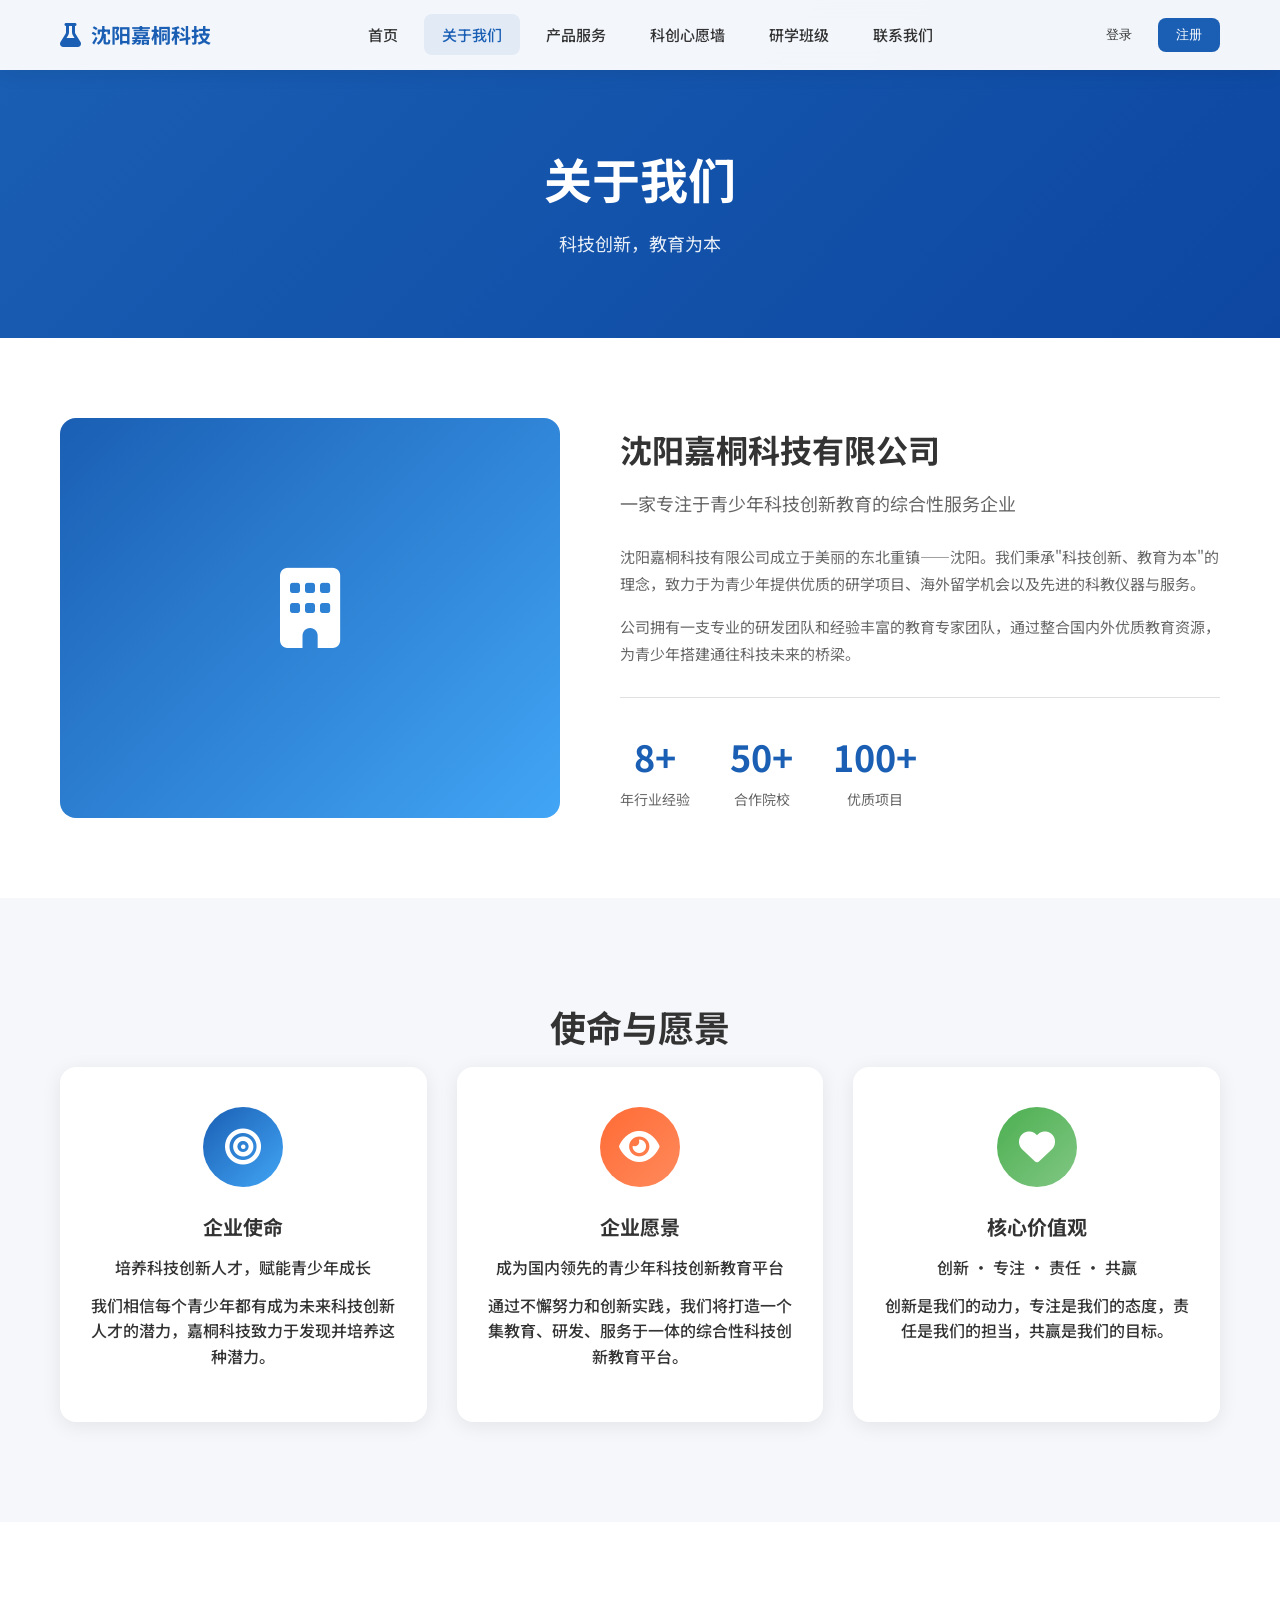
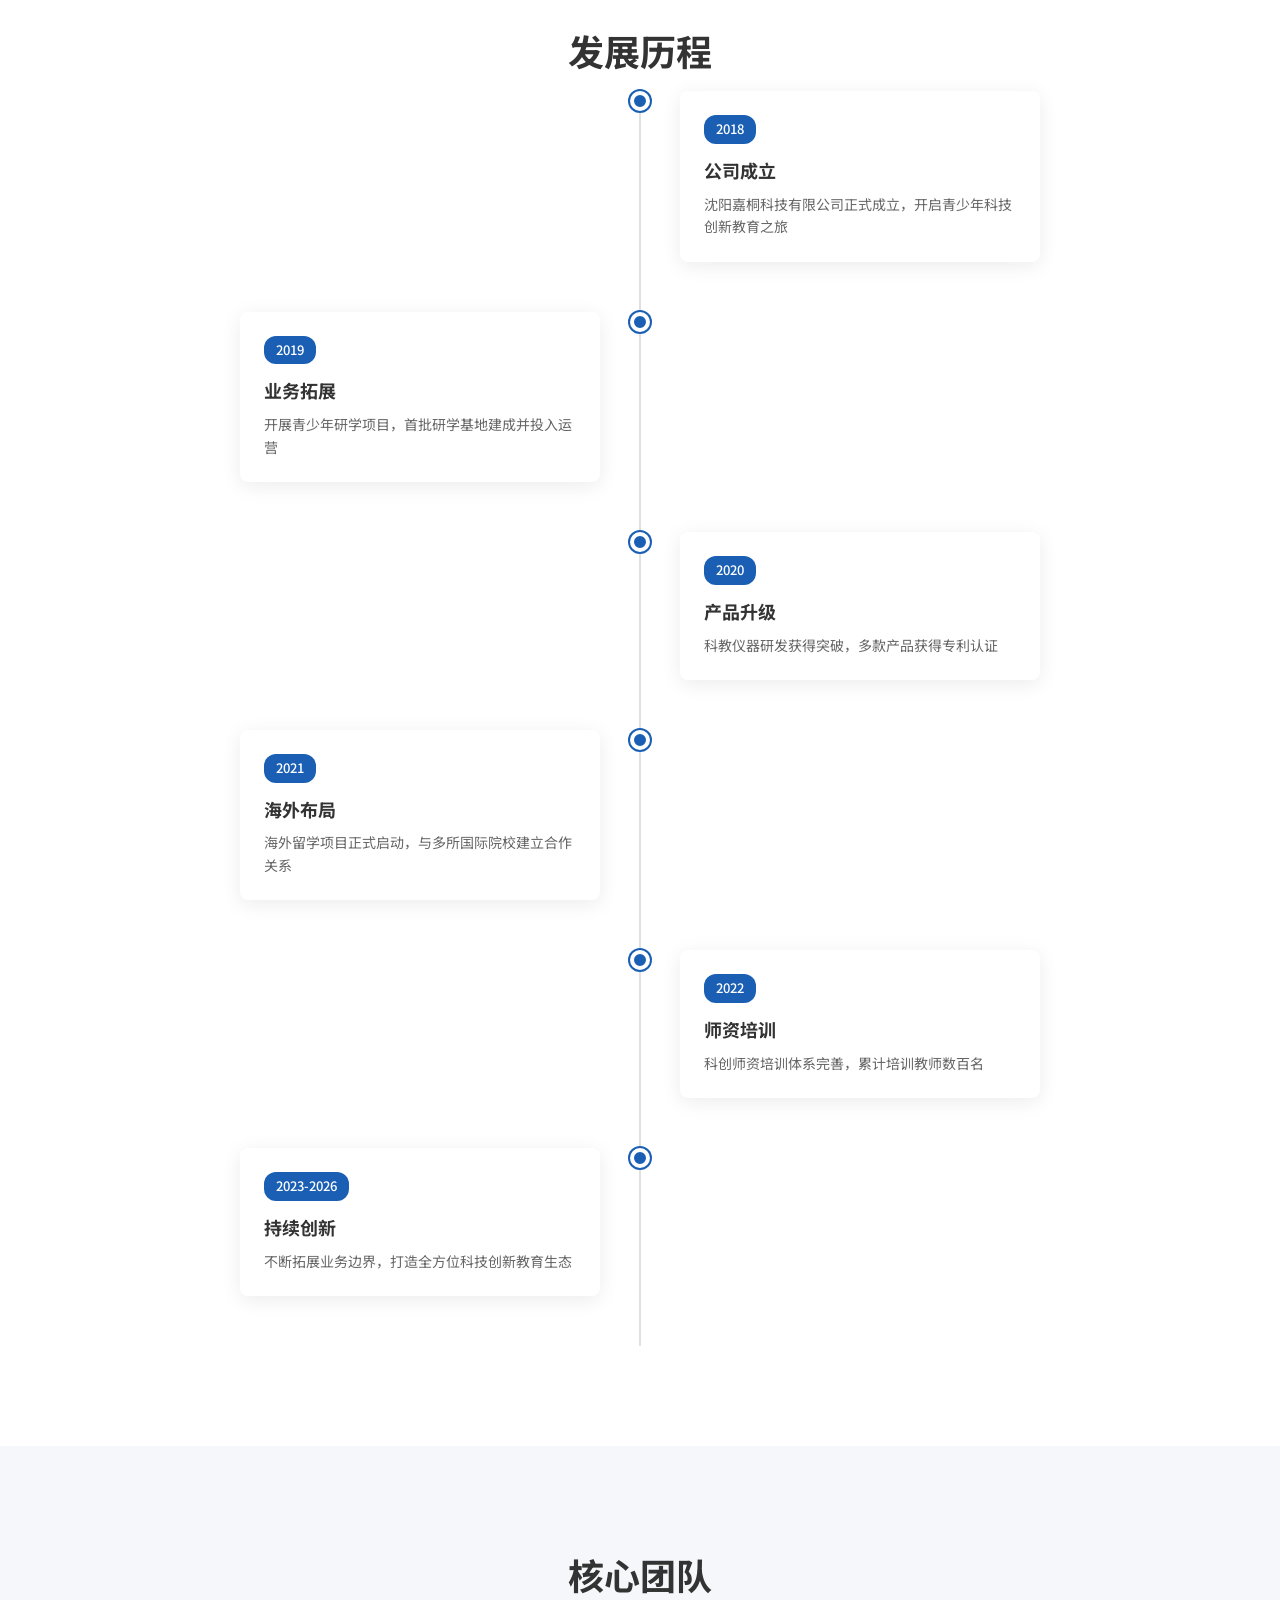
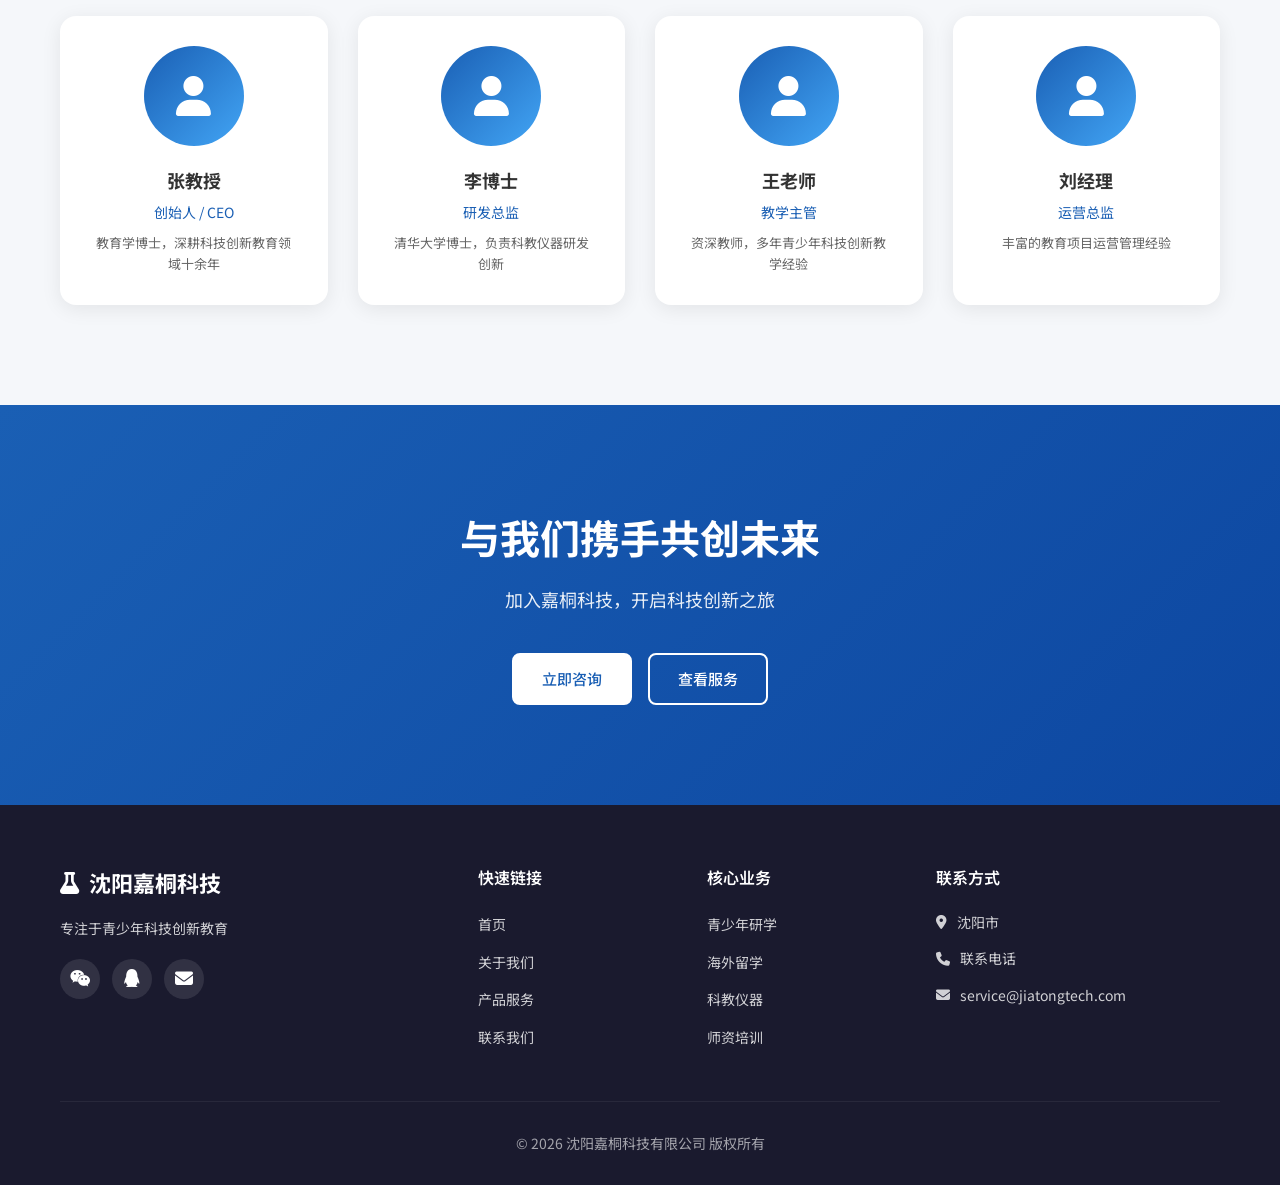
==== about.html @ 49ed222b "Add files via upload" ====
<!DOCTYPE html>
<html lang="zh-CN">
<head>
    <meta charset="UTF-8">
    <meta name="viewport" content="width=device-width, initial-scale=1.0">
    <title>关于我们 - 沈阳嘉桐科技有限公司</title>
    <link rel="stylesheet" href="style.css">
    <script src="https://imgcache.tencentcs.com/qcloud/tcb.js"></script>
    <link rel="stylesheet" href="https://cdnjs.cloudflare.com/ajax/libs/font-awesome/6.4.0/css/all.min.css">
    <link href="https://fonts.googleapis.com/css2?family=Noto+Sans+SC:wght@300;400;500;700&display=swap" rel="stylesheet">
</head>
<body>
    <!-- 导航栏 -->
    <nav class="navbar" id="navbar">
        <div class="container">
            <div class="nav-brand">
                <i class="fas fa-flask"></i>
                <span>沈阳嘉桐科技</span>
            </div>
            <ul class="nav-menu" id="navMenu">
                <li><a href="index.html">首页</a></li>
                <li><a href="about.html" class="active">关于我们</a></li>
                <li><a href="services.html">产品服务</a></li>
                <li><a href="wishwall.html">科创心愿墙</a></li>
                <li><a href="classes.html">研学班级</a></li>
                <li><a href="contact.html">联系我们</a></li>
            </ul>
            <div class="nav-auth" id="navAuth">
                <button class="btn-login" onclick="showLoginModal()">登录</button>
                <button class="btn-register" onclick="showRegisterModal()">注册</button>
            </div>
            <div class="nav-user" id="navUser" style="display: none;">
                <span class="user-name" id="userName"></span>
                <button class="btn-logout" onclick="logout()">退出</button>
            </div>
            <div class="nav-toggle" id="navToggle">
                <i class="fas fa-bars"></i>
            </div>
        </div>
    </nav>

    <!-- 页面头部 -->
    <section class="page-header">
        <div class="header-bg"></div>
        <div class="container">
            <h1>关于我们</h1>
            <p>科技创新，教育为本</p>
        </div>
    </section>

    <!-- 公司简介 -->
    <section class="about-intro">
        <div class="container">
            <div class="intro-grid">
                <div class="intro-image">
                    <div class="image-frame large">
                        <i class="fas fa-building"></i>
                    </div>
                </div>
                <div class="intro-content">
                    <h2>沈阳嘉桐科技有限公司</h2>
                    <p class="lead">一家专注于青少年科技创新教育的综合性服务企业</p>
                    <p>沈阳嘉桐科技有限公司成立于美丽的东北重镇——沈阳。我们秉承"科技创新、教育为本"的理念，致力于为青少年提供优质的研学项目、海外留学机会以及先进的科教仪器与服务。</p>
                    <p>公司拥有一支专业的研发团队和经验丰富的教育专家团队，通过整合国内外优质教育资源，为青少年搭建通往科技未来的桥梁。</p>
                    <div class="intro-stats">
                        <div class="intro-stat">
                            <span class="stat-num">8+</span>
                            <span class="stat-text">年行业经验</span>
                        </div>
                        <div class="intro-stat">
                            <span class="stat-num">50+</span>
                            <span class="stat-text">合作院校</span>
                        </div>
                        <div class="intro-stat">
                            <span class="stat-num">100+</span>
                            <span class="stat-text">优质项目</span>
                        </div>
                    </div>
                </div>
            </div>
        </div>
    </section>

    <!-- 使命愿景 -->
    <section class="about-values">
        <div class="container">
            <h2 class="section-title">使命与愿景</h2>
            <div class="values-grid">
                <div class="value-card">
                    <div class="value-icon"><i class="fas fa-bullseye"></i></div>
                    <h3>企业使命</h3>
                    <p>培养科技创新人才，赋能青少年成长</p>
                    <p class="value-desc">我们相信每个青少年都有成为未来科技创新人才的潜力，嘉桐科技致力于发现并培养这种潜力。</p>
                </div>
                <div class="value-card">
                    <div class="value-icon"><i class="fas fa-eye"></i></div>
                    <h3>企业愿景</h3>
                    <p>成为国内领先的青少年科技创新教育平台</p>
                    <p class="value-desc">通过不懈努力和创新实践，我们将打造一个集教育、研发、服务于一体的综合性科技创新教育平台。</p>
                </div>
                <div class="value-card">
                    <div class="value-icon"><i class="fas fa-heart"></i></div>
                    <h3>核心价值观</h3>
                    <p>创新 · 专注 · 责任 · 共赢</p>
                    <p class="value-desc">创新是我们的动力，专注是我们的态度，责任是我们的担当，共赢是我们的目标。</p>
                </div>
            </div>
        </div>
    </section>

    <!-- 发展历程 -->
    <section class="about-timeline">
        <div class="container">
            <h2 class="section-title">发展历程</h2>
            <div class="timeline">
                <div class="timeline-item">
                    <div class="timeline-dot"></div>
                    <div class="timeline-content">
                        <span class="timeline-year">2018</span>
                        <h3>公司成立</h3>
                        <p>沈阳嘉桐科技有限公司正式成立，开启青少年科技创新教育之旅</p>
                    </div>
                </div>
                <div class="timeline-item">
                    <div class="timeline-dot"></div>
                    <div class="timeline-content">
                        <span class="timeline-year">2019</span>
                        <h3>业务拓展</h3>
                        <p>开展青少年研学项目，首批研学基地建成并投入运营</p>
                    </div>
                </div>
                <div class="timeline-item">
                    <div class="timeline-dot"></div>
                    <div class="timeline-content">
                        <span class="timeline-year">2020</span>
                        <h3>产品升级</h3>
                        <p>科教仪器研发获得突破，多款产品获得专利认证</p>
                    </div>
                </div>
                <div class="timeline-item">
                    <div class="timeline-dot"></div>
                    <div class="timeline-content">
                        <span class="timeline-year">2021</span>
                        <h3>海外布局</h3>
                        <p>海外留学项目正式启动，与多所国际院校建立合作关系</p>
                    </div>
                </div>
                <div class="timeline-item">
                    <div class="timeline-dot"></div>
                    <div class="timeline-content">
                        <span class="timeline-year">2022</span>
                        <h3>师资培训</h3>
                        <p>科创师资培训体系完善，累计培训教师数百名</p>
                    </div>
                </div>
                <div class="timeline-item">
                    <div class="timeline-dot"></div>
                    <div class="timeline-content">
                        <span class="timeline-year">2023-2026</span>
                        <h3>持续创新</h3>
                        <p>不断拓展业务边界，打造全方位科技创新教育生态</p>
                    </div>
                </div>
            </div>
        </div>
    </section>

    <!-- 核心团队 -->
    <section class="about-team">
        <div class="container">
            <h2 class="section-title">核心团队</h2>
            <div class="team-grid">
                <div class="team-card">
                    <div class="team-avatar">
                        <i class="fas fa-user"></i>
                    </div>
                    <h3>张教授</h3>
                    <p class="team-position">创始人 / CEO</p>
                    <p class="team-desc">教育学博士，深耕科技创新教育领域十余年</p>
                </div>
                <div class="team-card">
                    <div class="team-avatar">
                        <i class="fas fa-user"></i>
                    </div>
                    <h3>李博士</h3>
                    <p class="team-position">研发总监</p>
                    <p class="team-desc">清华大学博士，负责科教仪器研发创新</p>
                </div>
                <div class="team-card">
                    <div class="team-avatar">
                        <i class="fas fa-user"></i>
                    </div>
                    <h3>王老师</h3>
                    <p class="team-position">教学主管</p>
                    <p class="team-desc">资深教师，多年青少年科技创新教学经验</p>
                </div>
                <div class="team-card">
                    <div class="team-avatar">
                        <i class="fas fa-user"></i>
                    </div>
                    <h3>刘经理</h3>
                    <p class="team-position">运营总监</p>
                    <p class="team-desc">丰富的教育项目运营管理经验</p>
                </div>
            </div>
        </div>
    </section>

    <!-- CTA -->
    <section class="cta">
        <div class="container">
            <h2>与我们携手共创未来</h2>
            <p>加入嘉桐科技，开启科技创新之旅</p>
            <div class="cta-btns">
                <a href="contact.html" class="btn btn-white">立即咨询</a>
                <a href="services.html" class="btn btn-outline-white">查看服务</a>
            </div>
        </div>
    </section>

    <!-- 页脚 -->
    <footer class="footer">
        <div class="container">
            <div class="footer-grid">
                <div class="footer-brand">
                    <h3><i class="fas fa-flask"></i> 沈阳嘉桐科技</h3>
                    <p>专注于青少年科技创新教育</p>
                    <div class="footer-social">
                        <a href="#"><i class="fab fa-weixin"></i></a>
                        <a href="#"><i class="fab fa-qq"></i></a>
                        <a href="#"><i class="fas fa-envelope"></i></a>
                    </div>
                </div>
                <div class="footer-links">
                    <h4>快速链接</h4>
                    <ul>
                        <li><a href="index.html">首页</a></li>
                        <li><a href="about.html">关于我们</a></li>
                        <li><a href="services.html">产品服务</a></li>
                        <li><a href="contact.html">联系我们</a></li>
                    </ul>
                </div>
                <div class="footer-links">
                    <h4>核心业务</h4>
                    <ul>
                        <li><a href="services.html">青少年研学</a></li>
                        <li><a href="services.html">海外留学</a></li>
                        <li><a href="services.html">科教仪器</a></li>
                        <li><a href="services.html">师资培训</a></li>
                    </ul>
                </div>
                <div class="footer-contact">
                    <h4>联系方式</h4>
                    <ul>
                        <li><i class="fas fa-map-marker-alt"></i> 沈阳市</li>
                        <li><i class="fas fa-phone"></i> 联系电话</li>
                        <li><i class="fas fa-envelope"></i> service@jiatongtech.com</li>
                    </ul>
                </div>
            </div>
            <div class="footer-bottom">
                <p>&copy; 2026 沈阳嘉桐科技有限公司 版权所有</p>
            </div>
        </div>
    </footer>

    <!-- 登录弹窗 -->
    <div class="modal" id="loginModal">
        <div class="modal-content">
            <span class="modal-close" onclick="closeLoginModal()">&times;</span>
            <h2>用户登录</h2>
            <form id="loginForm" onsubmit="handleLogin(event)">
                <div class="form-group">
                    <label>用户名</label>
                    <input type="text" id="loginUsername" required placeholder="请输入用户名">
                </div>
                <div class="form-group">
                    <label>密码</label>
                    <input type="password" id="loginPassword" required placeholder="请输入密码">
                </div>
                <button type="submit" class="btn btn-primary btn-block">登录</button>
            </form>
            <p class="modal-tip">还没有账号？<a href="#" onclick="switchToRegister()">立即注册</a></p>
        </div>
    </div>

    <!-- 注册弹窗 -->
    <div class="modal" id="registerModal">
        <div class="modal-content">
            <span class="modal-close" onclick="closeRegisterModal()">&times;</span>
            <h2>用户注册</h2>
            <form id="registerForm" onsubmit="handleRegister(event)">
                <div class="form-group">
                    <label>用户名</label>
                    <input type="text" id="registerUsername" required placeholder="请输入用户名" minlength="3">
                </div>
                <div class="form-group">
                    <label>邮箱</label>
                    <input type="email" id="registerEmail" required placeholder="请输入邮箱">
                </div>
                <div class="form-group">
                    <label>密码</label>
                    <input type="password" id="registerPassword" required placeholder="请输入密码" minlength="6">
                </div>
                <div class="form-group">
                    <label>确认密码</label>
                    <input type="password" id="registerConfirmPassword" required placeholder="请再次输入密码">
                </div>
                <button type="submit" class="btn btn-primary btn-block">注册</button>
            </form>
            <p class="modal-tip">已有账号？<a href="#" onclick="switchToLogin()">立即登录</a></p>
        </div>
    </div>

    <!-- 消息提示 -->
    <div class="toast" id="toast">
        <span class="toast-message"></span>
    </div>

    <script src="main.js"></script>
    <script>
        const app = tcb.init({
            env: 'jt-0323-3gedkxnrd4787354'
        });
        checkLoginStatus();
    </script>
</body>
</html>
---- style.css ----
/* ========================================
   沈阳嘉桐科技有限公司 - 企业官网样式
   ======================================== */

/* CSS 变量 */
:root {
    --primary-color: #1a5fb4;
    --primary-dark: #0d47a1;
    --primary-light: #42a5f5;
    --accent-color: #ff6b35;
    --accent-light: #ff8a5c;
    --success-color: #4caf50;
    --warning-color: #ff9800;
    --error-color: #f44336;
    --text-color: #333;
    --text-light: #666;
    --text-lighter: #999;
    --bg-color: #fff;
    --bg-light: #f5f7fa;
    --bg-dark: #1a1a2e;
    --border-color: #e0e0e0;
    --shadow: 0 4px 20px rgba(0, 0, 0, 0.08);
    --shadow-hover: 0 8px 30px rgba(0, 0, 0, 0.15);
    --radius: 8px;
    --radius-lg: 16px;
    --transition: all 0.3s ease;
}

/* 基础重置 */
* {
    margin: 0;
    padding: 0;
    box-sizing: border-box;
}

html {
    scroll-behavior: smooth;
}

body {
    font-family: 'Noto Sans SC', -apple-system, BlinkMacSystemFont, 'Segoe UI', sans-serif;
    color: var(--text-color);
    line-height: 1.6;
    background: var(--bg-color);
}

a {
    text-decoration: none;
    color: inherit;
}

ul {
    list-style: none;
}

img {
    max-width: 100%;
    height: auto;
}

/* 容器 */
.container {
    max-width: 1200px;
    margin: 0 auto;
    padding: 0 20px;
}

/* 按钮 */
.btn {
    display: inline-flex;
    align-items: center;
    justify-content: center;
    gap: 8px;
    padding: 12px 28px;
    font-size: 15px;
    font-weight: 500;
    border-radius: var(--radius);
    cursor: pointer;
    transition: var(--transition);
    border: 2px solid transparent;
}

.btn-primary {
    background: var(--primary-color);
    color: #fff;
    border-color: var(--primary-color);
}

.btn-primary:hover {
    background: var(--primary-dark);
    border-color: var(--primary-dark);
    transform: translateY(-2px);
    box-shadow: var(--shadow);
}

.btn-secondary {
    background: transparent;
    color: var(--primary-color);
    border-color: var(--primary-color);
}

.btn-secondary:hover {
    background: var(--primary-color);
    color: #fff;
}

.btn-accent {
    background: var(--accent-color);
    color: #fff;
    border-color: var(--accent-color);
}

.btn-accent:hover {
    background: var(--accent-light);
    border-color: var(--accent-light);
    transform: translateY(-2px);
}

.btn-outline {
    background: transparent;
    color: var(--text-color);
    border-color: var(--border-color);
}

.btn-outline:hover {
    border-color: var(--primary-color);
    color: var(--primary-color);
}

.btn-outline-white {
    background: transparent;
    color: #fff;
    border-color: #fff;
}

.btn-outline-white:hover {
    background: #fff;
    color: var(--primary-color);
}

.btn-white {
    background: #fff;
    color: var(--primary-color);
    border-color: #fff;
}

.btn-white:hover {
    background: var(--bg-light);
    transform: translateY(-2px);
}

.btn-block {
    width: 100%;
}

.btn-small {
    padding: 8px 16px;
    font-size: 13px;
}

/* 导航栏 */
.navbar {
    position: fixed;
    top: 0;
    left: 0;
    right: 0;
    z-index: 1000;
    background: rgba(255, 255, 255, 0.95);
    backdrop-filter: blur(10px);
    box-shadow: 0 2px 20px rgba(0, 0, 0, 0.08);
    transition: var(--transition);
}

.navbar.scrolled {
    box-shadow: 0 2px 20px rgba(0, 0, 0, 0.1);
}

.navbar .container {
    display: flex;
    align-items: center;
    justify-content: space-between;
    height: 70px;
}

.nav-brand {
    display: flex;
    align-items: center;
    gap: 10px;
    font-size: 20px;
    font-weight: 700;
    color: var(--primary-color);
}

.nav-brand i {
    font-size: 24px;
}

.nav-menu {
    display: flex;
    align-items: center;
    gap: 8px;
}

.nav-menu li a {
    padding: 10px 18px;
    font-size: 15px;
    font-weight: 500;
    color: var(--text-color);
    border-radius: var(--radius);
    transition: var(--transition);
}

.nav-menu li a:hover,
.nav-menu li a.active {
    color: var(--primary-color);
    background: rgba(26, 95, 180, 0.08);
}

.nav-auth {
    display: flex;
    align-items: center;
    gap: 10px;
}

.nav-auth .btn-login {
    background: transparent;
    color: var(--text-color);
    border: none;
    padding: 8px 16px;
}

.nav-auth .btn-login:hover {
    color: var(--primary-color);
}

.nav-auth .btn-register {
    background: var(--primary-color);
    color: #fff;
    border: none;
    padding: 8px 18px;
    border-radius: var(--radius);
}

.nav-auth .btn-register:hover {
    background: var(--primary-dark);
}

.nav-user {
    display: flex;
    align-items: center;
    gap: 12px;
}

.user-name {
    font-weight: 500;
    color: var(--primary-color);
}

.btn-logout {
    background: transparent;
    border: 1px solid var(--border-color);
    padding: 6px 14px;
    border-radius: var(--radius);
    cursor: pointer;
    transition: var(--transition);
}

.btn-logout:hover {
    border-color: var(--error-color);
    color: var(--error-color);
}

.nav-toggle {
    display: none;
    font-size: 24px;
    cursor: pointer;
}

/* Hero 区域 */
.hero {
    position: relative;
    height: 100vh;
    min-height: 600px;
    display: flex;
    align-items: center;
    justify-content: center;
    overflow: hidden;
}

.hero-bg {
    position: absolute;
    inset: 0;
    background: linear-gradient(135deg, #1a1a2e 0%, #16213e 50%, #0f3460 100%);
    background-size: 200% 200%;
    animation: gradientBG 15s ease infinite;
}

@keyframes gradientBG {
    0% { background-position: 0% 50%; }
    50% { background-position: 100% 50%; }
    100% { background-position: 0% 50%; }
}

.hero-bg::before {
    content: '';
    position: absolute;
    inset: 0;
    background: 
        radial-gradient(circle at 20% 80%, rgba(26, 95, 180, 0.3) 0%, transparent 50%),
        radial-gradient(circle at 80% 20%, rgba(255, 107, 53, 0.2) 0%, transparent 50%),
        radial-gradient(circle at 40% 40%, rgba(66, 165, 245, 0.2) 0%, transparent 40%);
}

.hero-content {
    position: relative;
    z-index: 1;
    text-align: center;
    color: #fff;
    padding: 0 20px;
}

.hero-title {
    font-size: 72px;
    font-weight: 800;
    line-height: 1.2;
    margin-bottom: 20px;
}

.title-line {
    display: block;
    opacity: 0;
    transform: translateY(30px);
    animation: fadeInUp 0.8s ease forwards;
}

.title-line:nth-child(2) {
    animation-delay: 0.2s;
}

@keyframes fadeInUp {
    to {
        opacity: 1;
        transform: translateY(0);
    }
}

.hero-subtitle {
    font-size: 28px;
    font-weight: 600;
    margin-bottom: 10px;
    opacity: 0;
    animation: fadeInUp 0.8s ease 0.4s forwards;
}

.hero-desc {
    font-size: 18px;
    opacity: 0.8;
    margin-bottom: 40px;
    opacity: 0;
    animation: fadeInUp 0.8s ease 0.6s forwards;
}

.hero-btns {
    display: flex;
    gap: 16px;
    justify-content: center;
    opacity: 0;
    animation: fadeInUp 0.8s ease 0.8s forwards;
}

.hero-scroll {
    position: absolute;
    bottom: 40px;
    left: 50%;
    transform: translateX(-50%);
    color: #fff;
    font-size: 24px;
    animation: bounce 2s infinite;
    opacity: 0.7;
}

@keyframes bounce {
    0%, 20%, 50%, 80%, 100% { transform: translateX(-50%) translateY(0); }
    40% { transform: translateX(-50%) translateY(-10px); }
    60% { transform: translateX(-50%) translateY(-5px); }
}

/* 区块标题 */
.section-title {
    font-size: 36px;
    font-weight: 700;
    text-align: center;
    margin-bottom: 12px;
    color: var(--text-color);
}

.section-subtitle {
    font-size: 16px;
    text-align: center;
    color: var(--text-light);
    margin-bottom: 50px;
}

/* 数据亮点 */
.stats {
    padding: 80px 0;
    background: var(--bg-light);
}

.stats-grid {
    display: grid;
    grid-template-columns: repeat(4, 1fr);
    gap: 30px;
}

.stat-item {
    text-align: center;
    padding: 30px;
    background: #fff;
    border-radius: var(--radius-lg);
    box-shadow: var(--shadow);
    transition: var(--transition);
}

.stat-item:hover {
    transform: translateY(-5px);
    box-shadow: var(--shadow-hover);
}

.stat-icon {
    font-size: 36px;
    color: var(--primary-color);
    margin-bottom: 16px;
}

.stat-number {
    font-size: 48px;
    font-weight: 800;
    color: var(--primary-color);
    margin-bottom: 8px;
}

.stat-label {
    font-size: 14px;
    color: var(--text-light);
}

/* 核心业务 */
.services-section {
    padding: 100px 0;
}

.services-grid {
    display: grid;
    grid-template-columns: repeat(3, 1fr);
    gap: 30px;
}

.service-card {
    padding: 40px 30px;
    background: #fff;
    border-radius: var(--radius-lg);
    box-shadow: var(--shadow);
    text-align: center;
    transition: var(--transition);
}

.service-card:hover {
    transform: translateY(-8px);
    box-shadow: var(--shadow-hover);
}

.service-icon {
    width: 80px;
    height: 80px;
    margin: 0 auto 24px;
    display: flex;
    align-items: center;
    justify-content: center;
    font-size: 32px;
    color: #fff;
    background: linear-gradient(135deg, var(--primary-color), var(--primary-light));
    border-radius: 50%;
}

.service-card:nth-child(2) .service-icon {
    background: linear-gradient(135deg, #ff6b35, #ff8a5c);
}

.service-card:nth-child(3) .service-icon {
    background: linear-gradient(135deg, #4caf50, #81c784);
}

.service-card:nth-child(4) .service-icon {
    background: linear-gradient(135deg, #9c27b0, #ba68c8);
}

.service-card:nth-child(5) .service-icon {
    background: linear-gradient(135deg, #ff9800, #ffb74d);
}

.service-card:nth-child(6) .service-icon {
    background: linear-gradient(135deg, #00bcd4, #4dd0e1);
}

.service-card h3 {
    font-size: 20px;
    font-weight: 600;
    margin-bottom: 12px;
}

.service-card p {
    font-size: 14px;
    color: var(--text-light);
    line-height: 1.8;
}

/* 心愿墙 */
.wishwall-section {
    padding: 100px 0;
    background: linear-gradient(135deg, #1a1a2e 0%, #16213e 100%);
}

.wishwall-banner {
    display: flex;
    align-items: center;
    justify-content: space-between;
    gap: 60px;
}

.wishwall-content {
    color: #fff;
}

.wishwall-content h2 {
    font-size: 40px;
    margin-bottom: 16px;
    display: flex;
    align-items: center;
    gap: 12px;
}

.wishwall-content p {
    font-size: 18px;
    opacity: 0.9;
    margin-bottom: 12px;
}

.wishwall-tagline {
    font-size: 14px;
    opacity: 0.7;
    margin-bottom: 30px;
}

.wishwall-preview {
    position: relative;
    width: 400px;
    height: 300px;
}

.wish-sticker {
    position: absolute;
    width: 140px;
    padding: 16px;
    background: linear-gradient(135deg, #fff 0%, #f8f9fa 100%);
    border-radius: var(--radius);
    box-shadow: 0 8px 25px rgba(0, 0, 0, 0.2);
    cursor: pointer;
    transition: var(--transition);
}

.wish-sticker:hover {
    transform: scale(1.1) !important;
    z-index: 10;
}

.wish-sticker.sticker-1 {
    top: 20px;
    left: 20px;
    transform: rotate(-5deg);
}

.wish-sticker.sticker-2 {
    top: 60px;
    right: 40px;
    transform: rotate(3deg);
}

.wish-sticker.sticker-3 {
    bottom: 40px;
    left: 80px;
    transform: rotate(-2deg);
}

.sticker-content h4 {
    font-size: 14px;
    font-weight: 600;
    margin-bottom: 6px;
    color: var(--text-color);
}

.sticker-content p {
    font-size: 12px;
    color: var(--text-light);
    margin-bottom: 8px;
}

.sticker-content i {
    font-size: 24px;
    color: var(--accent-color);
    margin-bottom: 8px;
}

.sticker-author {
    font-size: 11px;
    color: var(--text-lighter);
}

/* 关于我们预览 */
.about-preview {
    padding: 100px 0;
}

.about-grid {
    display: grid;
    grid-template-columns: 1fr 1fr;
    gap: 60px;
    align-items: center;
}

.about-content h2 {
    font-size: 36px;
    font-weight: 700;
    margin-bottom: 20px;
}

.about-content > p {
    font-size: 16px;
    color: var(--text-light);
    margin-bottom: 30px;
    line-height: 1.8;
}

.about-features {
    margin-bottom: 30px;
}

.feature-item {
    display: flex;
    align-items: flex-start;
    gap: 16px;
    margin-bottom: 24px;
}

.feature-item i {
    font-size: 24px;
    color: var(--primary-color);
    margin-top: 4px;
}

.feature-item h4 {
    font-size: 16px;
    font-weight: 600;
    margin-bottom: 6px;
}

.feature-item p {
    font-size: 14px;
    color: var(--text-light);
}

.about-image {
    display: flex;
    justify-content: center;
}

.image-frame {
    width: 350px;
    height: 350px;
    display: flex;
    flex-direction: column;
    align-items: center;
    justify-content: center;
    background: linear-gradient(135deg, var(--primary-color), var(--primary-light));
    border-radius: var(--radius-lg);
    color: #fff;
}

.image-frame i {
    font-size: 80px;
    margin-bottom: 20px;
}

.image-frame span {
    font-size: 24px;
    font-weight: 600;
}

/* 班级系统 */
.classes-section {
    padding: 100px 0;
    background: var(--bg-light);
}

.classes-grid {
    display: grid;
    grid-template-columns: repeat(4, 1fr);
    gap: 30px;
    margin-bottom: 40px;
}

.class-feature {
    text-align: center;
    padding: 30px;
    background: #fff;
    border-radius: var(--radius-lg);
    box-shadow: var(--shadow);
}

.feature-icon {
    width: 70px;
    height: 70px;
    margin: 0 auto 20px;
    display: flex;
    align-items: center;
    justify-content: center;
    font-size: 28px;
    color: #fff;
    background: var(--accent-color);
    border-radius: 50%;
}

.class-feature h3 {
    font-size: 18px;
    margin-bottom: 10px;
}

.class-feature p {
    font-size: 14px;
    color: var(--text-light);
}

.classes-cta {
    text-align: center;
}

/* CTA 区域 */
.cta {
    padding: 100px 0;
    background: linear-gradient(135deg, var(--primary-color), var(--primary-dark));
    text-align: center;
    color: #fff;
}

.cta h2 {
    font-size: 40px;
    font-weight: 700;
    margin-bottom: 16px;
}

.cta p {
    font-size: 18px;
    opacity: 0.9;
    margin-bottom: 40px;
}

.cta-btns {
    display: flex;
    gap: 16px;
    justify-content: center;
}

/* 页脚 */
.footer {
    padding: 60px 0 30px;
    background: var(--bg-dark);
    color: #fff;
}

.footer-grid {
    display: grid;
    grid-template-columns: 2fr 1fr 1fr 1.5fr;
    gap: 40px;
    margin-bottom: 40px;
}

.footer-brand h3 {
    font-size: 22px;
    margin-bottom: 16px;
    display: flex;
    align-items: center;
    gap: 10px;
}

.footer-brand p {
    font-size: 14px;
    opacity: 0.8;
    margin-bottom: 20px;
}

.footer-social {
    display: flex;
    gap: 12px;
}

.footer-social a {
    width: 40px;
    height: 40px;
    display: flex;
    align-items: center;
    justify-content: center;
    background: rgba(255, 255, 255, 0.1);
    border-radius: 50%;
    font-size: 18px;
    transition: var(--transition);
}

.footer-social a:hover {
    background: var(--primary-color);
}

.footer-links h4,
.footer-contact h4 {
    font-size: 16px;
    font-weight: 600;
    margin-bottom: 20px;
}

.footer-links ul li {
    margin-bottom: 12px;
}

.footer-links a {
    font-size: 14px;
    opacity: 0.8;
    transition: var(--transition);
}

.footer-links a:hover {
    opacity: 1;
    color: var(--primary-light);
}

.footer-contact ul li {
    display: flex;
    align-items: center;
    gap: 10px;
    font-size: 14px;
    margin-bottom: 14px;
    opacity: 0.8;
}

.footer-bottom {
    text-align: center;
    padding-top: 30px;
    border-top: 1px solid rgba(255, 255, 255, 0.1);
    font-size: 14px;
    opacity: 0.6;
}

/* 页面头部 */
.page-header {
    position: relative;
    padding: 140px 0 80px;
    background: linear-gradient(135deg, var(--primary-color), var(--primary-dark));
    text-align: center;
    color: #fff;
}

.page-header h1 {
    font-size: 48px;
    font-weight: 700;
    margin-bottom: 12px;
}

.page-header p {
    font-size: 18px;
    opacity: 0.9;
}

/* 表单 */
.form-group {
    margin-bottom: 20px;
}

.form-group label {
    display: block;
    font-size: 14px;
    font-weight: 500;
    margin-bottom: 8px;
    color: var(--text-color);
}

.form-group input,
.form-group textarea,
.form-group select {
    width: 100%;
    padding: 12px 16px;
    font-size: 15px;
    border: 1px solid var(--border-color);
    border-radius: var(--radius);
    transition: var(--transition);
    font-family: inherit;
}

.form-group input:focus,
.form-group textarea:focus,
.form-group select:focus {
    outline: none;
    border-color: var(--primary-color);
    box-shadow: 0 0 0 3px rgba(26, 95, 180, 0.1);
}

.form-group textarea {
    resize: vertical;
}

/* 弹窗 */
.modal {
    display: none;
    position: fixed;
    inset: 0;
    z-index: 2000;
    background: rgba(0, 0, 0, 0.6);
    align-items: center;
    justify-content: center;
    padding: 20px;
}

.modal.active {
    display: flex;
}

.modal-content {
    background: #fff;
    border-radius: var(--radius-lg);
    padding: 40px;
    width: 100%;
    max-width: 450px;
    max-height: 90vh;
    overflow-y: auto;
    position: relative;
    animation: modalIn 0.3s ease;
}

@keyframes modalIn {
    from {
        opacity: 0;
        transform: scale(0.9) translateY(20px);
    }
    to {
        opacity: 1;
        transform: scale(1) translateY(0);
    }
}

.modal-close {
    position: absolute;
    top: 16px;
    right: 16px;
    font-size: 24px;
    cursor: pointer;
    color: var(--text-light);
    transition: var(--transition);
}

.modal-close:hover {
    color: var(--text-color);
}

.modal-content h2 {
    font-size: 24px;
    font-weight: 600;
    margin-bottom: 24px;
    text-align: center;
}

.modal-tip {
    text-align: center;
    margin-top: 16px;
    font-size: 14px;
    color: var(--text-light);
}

.modal-tip a {
    color: var(--primary-color);
    font-weight: 500;
}

/* 消息提示 */
.toast {
    position: fixed;
    bottom: 30px;
    left: 50%;
    transform: translateX(-50%) translateY(100px);
    background: var(--bg-dark);
    color: #fff;
    padding: 14px 28px;
    border-radius: var(--radius);
    font-size: 14px;
    z-index: 3000;
    opacity: 0;
    transition: var(--transition);
}

.toast.show {
    transform: translateX(-50%) translateY(0);
    opacity: 1;
}

.toast.success {
    background: var(--success-color);
}

.toast.error {
    background: var(--error-color);
}

/* 响应式 */
@media (max-width: 992px) {
    .hero-title {
        font-size: 48px;
    }
    
    .stats-grid,
    .services-grid,
    .classes-grid {
        grid-template-columns: repeat(2, 1fr);
    }
    
    .about-grid {
        grid-template-columns: 1fr;
    }
    
    .footer-grid {
        grid-template-columns: repeat(2, 1fr);
    }
    
    .wishwall-banner {
        flex-direction: column;
        text-align: center;
    }
    
    .wishwall-preview {
        width: 100%;
        max-width: 400px;
    }
}

@media (max-width: 768px) {
    .nav-menu {
        position: fixed;
        top: 70px;
        left: 0;
        right: 0;
        background: #fff;
        flex-direction: column;
        padding: 20px;
        box-shadow: 0 4px 20px rgba(0, 0, 0, 0.1);
        transform: translateY(-100%);
        opacity: 0;
        pointer-events: none;
        transition: var(--transition);
    }
    
    .nav-menu.active {
        transform: translateY(0);
        opacity: 1;
        pointer-events: all;
    }
    
    .nav-toggle {
        display: block;
    }
    
    .hero-title {
        font-size: 36px;
    }
    
    .hero-subtitle {
        font-size: 20px;
    }
    
    .hero-btns {
        flex-direction: column;
        align-items: center;
    }
    
    .stats-grid,
    .services-grid,
    .classes-grid {
        grid-template-columns: 1fr;
    }
    
    .section-title {
        font-size: 28px;
    }
    
    .footer-grid {
        grid-template-columns: 1fr;
        text-align: center;
    }
    
    .footer-social {
        justify-content: center;
    }
    
    .modal-content {
        padding: 30px 20px;
    }
}

/* 心愿墙页面样式 */
.wishwall-header {
    background: linear-gradient(135deg, #ff6b35, #ff8a5c);
}

.wish-post-section {
    padding: 60px 0;
}

.wish-post-card {
    text-align: center;
    padding: 50px;
    background: linear-gradient(135deg, #fff, #f8f9fa);
    border-radius: var(--radius-lg);
    box-shadow: var(--shadow);
}

.wish-post-card h2 {
    font-size: 28px;
    margin-bottom: 12px;
}

.wish-post-card p {
    color: var(--text-light);
    margin-bottom: 24px;
}

.wishwall-grid {
    display: grid;
    grid-template-columns: repeat(auto-fill, minmax(280px, 1fr));
    gap: 30px;
    padding: 40px 0;
}

.wishwall-grid .wish-sticker {
    position: relative;
    transform: none !important;
    top: auto !important;
    left: auto !important;
    right: auto !important;
    bottom: auto !important;
}

.wish-detail-content {
    max-width: 600px;
}

.wish-detail {
    text-align: center;
}

.wish-detail-icon {
    width: 80px;
    height: 80px;
    margin: 0 auto 24px;
    display: flex;
    align-items: center;
    justify-content: center;
    font-size: 36px;
    color: #fff;
    background: var(--accent-color);
    border-radius: 50%;
}

.wish-detail h2 {
    font-size: 24px;
    margin-bottom: 16px;
}

.wish-detail-desc {
    font-size: 16px;
    color: var(--text-light);
    line-height: 1.8;
    margin-bottom: 20px;
}

.wish-detail-meta {
    display: flex;
    justify-content: center;
    gap: 20px;
    font-size: 14px;
    color: var(--text-lighter);
    margin-bottom: 30px;
}

.wish-invest-section {
    text-align: left;
    padding-top: 30px;
    border-top: 1px solid var(--border-color);
}

.wish-invest-section h3 {
    font-size: 18px;
    margin-bottom: 20px;
    display: flex;
    align-items: center;
    gap: 10px;
}

.invest-list {
    margin-bottom: 20px;
    max-height: 200px;
    overflow-y: auto;
}

.invest-item {
    padding: 12px;
    background: var(--bg-light);
    border-radius: var(--radius);
    margin-bottom: 10px;
}

.wish-tags {
    display: flex;
    flex-wrap: wrap;
    gap: 10px;
}

.wish-tag {
    display: flex;
    align-items: center;
    gap: 6px;
    padding: 8px 14px;
    background: var(--bg-light);
    border-radius: 20px;
    font-size: 13px;
    cursor: pointer;
    transition: var(--transition);
}

.wish-tag:hover {
    background: var(--primary-light);
    color: #fff;
}

.wish-tag input {
    display: none;
}

.wish-tag:has(input:checked) {
    background: var(--primary-color);
    color: #fff;
}

/* 班级页面样式 */
.classes-header {
    background: linear-gradient(135deg, #4caf50, #81c784);
}

.classes-login-tip {
    text-align: center;
    padding: 60px 0;
}

.tip-card {
    display: inline-block;
    padding: 40px;
    background: #fff;
    border-radius: var(--radius-lg);
    box-shadow: var(--shadow);
}

.tip-card i {
    font-size: 48px;
    color: var(--primary-color);
    margin-bottom: 20px;
}

.tip-card p {
    font-size: 16px;
    color: var(--text-light);
    margin-bottom: 24px;
}

.classes-container {
    padding: 40px 0;
}

.panel-header {
    display: flex;
    align-items: center;
    justify-content: space-between;
    margin-bottom: 30px;
}

.panel-header h2 {
    font-size: 24px;
    display: flex;
    align-items: center;
    gap: 10px;
}

.teacher-classes,
.student-classes {
    display: grid;
    grid-template-columns: repeat(auto-fill, minmax(300px, 1fr));
    gap: 20px;
}

.class-card {
    padding: 24px;
    background: #fff;
    border-radius: var(--radius-lg);
    box-shadow: var(--shadow);
    cursor: pointer;
    transition: var(--transition);
}

.class-card:hover {
    transform: translateY(-4px);
    box-shadow: var(--shadow-hover);
}

.class-card h3 {
    font-size: 18px;
    margin-bottom: 10px;
}

.class-card p {
    font-size: 14px;
    color: var(--text-light);
    margin-bottom: 16px;
}

.class-card-meta {
    display: flex;
    justify-content: space-between;
    font-size: 13px;
    color: var(--text-lighter);
}

.class-detail-content {
    max-width: 800px;
}

.class-tabs {
    display: flex;
    gap: 10px;
    margin: 24px 0;
    border-bottom: 1px solid var(--border-color);
    padding-bottom: 16px;
}

.class-tab-btn {
    padding: 10px 20px;
    background: none;
    border: none;
    font-size: 15px;
    font-weight: 500;
    color: var(--text-light);
    cursor: pointer;
    transition: var(--transition);
    border-radius: var(--radius);
}

.class-tab-btn:hover,
.class-tab-btn.active {
    background: var(--primary-color);
    color: #fff;
}

.class-tab-content {
    display: none;
}

.class-tab-content.active {
    display: block;
}

.homework-submit {
    margin-bottom: 40px;
}

.homework-submit h3,
.homework-list h3 {
    font-size: 18px;
    margin-bottom: 20px;
}

.homework-item {
    padding: 16px;
    background: var(--bg-light);
    border-radius: var(--radius);
    margin-bottom: 12px;
}

.homework-item h4 {
    font-size: 16px;
    margin-bottom: 8px;
}

.homework-item p {
    font-size: 14px;
    color: var(--text-light);
}

.file-upload {
    border: 2px dashed var(--border-color);
    border-radius: var(--radius);
    padding: 40px;
    text-align: center;
    cursor: pointer;
    transition: var(--transition);
}

.file-upload:hover {
    border-color: var(--primary-color);
    background: rgba(26, 95, 180, 0.05);
}

.file-upload input {
    display: none;
}

.file-upload-tip {
    display: flex;
    flex-direction: column;
    align-items: center;
    gap: 10px;
    color: var(--text-light);
}

.file-upload-tip i {
    font-size: 36px;
}

/* AI 助手 */
.ai-assistant {
    background: var(--bg-light);
    border-radius: var(--radius-lg);
    padding: 24px;
}

.ai-header {
    display: flex;
    align-items: center;
    gap: 12px;
    margin-bottom: 20px;
}

.ai-header i {
    font-size: 32px;
    color: var(--primary-color);
}

.ai-chat {
    height: 300px;
    overflow-y: auto;
    margin-bottom: 20px;
    padding: 16px;
    background: #fff;
    border-radius: var(--radius);
}

.ai-message {
    display: flex;
    gap: 12px;
    margin-bottom: 16px;
}

.ai-avatar {
    width: 40px;
    height: 40px;
    display: flex;
    align-items: center;
    justify-content: center;
    background: var(--primary-color);
    color: #fff;
    border-radius: 50%;
    flex-shrink: 0;
}

.ai-content {
    flex: 1;
    padding: 12px 16px;
    background: var(--bg-light);
    border-radius: var(--radius);
    font-size: 14px;
}

.ai-content ul {
    margin: 10px 0 0 20px;
    list-style: disc;
}

.ai-input {
    display: flex;
    gap: 10px;
}

.ai-input input {
    flex: 1;
    padding: 12px 16px;
    border: 1px solid var(--border-color);
    border-radius: var(--radius);
    font-size: 15px;
}

.ai-input .btn {
    padding: 12px 20px;
}

/* 成员列表 */
.members-list {
    display: grid;
    grid-template-columns: repeat(auto-fill, minmax(200px, 1fr));
    gap: 16px;
}

.member-item {
    display: flex;
    align-items: center;
    gap: 12px;
    padding: 16px;
    background: var(--bg-light);
    border-radius: var(--radius);
}

.member-avatar {
    width: 45px;
    height: 45px;
    display: flex;
    align-items: center;
    justify-content: center;
    background: var(--primary-color);
    color: #fff;
    border-radius: 50%;
    font-size: 18px;
}

.member-info h4 {
    font-size: 15px;
    margin-bottom: 4px;
}

.member-info span {
    font-size: 13px;
    color: var(--text-lighter);
}

/* 服务详情页 */
.services-detail {
    padding: 60px 0;
}

.services-tabs {
    display: flex;
    flex-wrap: wrap;
    gap: 12px;
    margin-bottom: 40px;
    justify-content: center;
}

.tab-btn {
    padding: 12px 24px;
    background: var(--bg-light);
    border: none;
    border-radius: var(--radius);
    font-size: 14px;
    font-weight: 500;
    color: var(--text-color);
    cursor: pointer;
    transition: var(--transition);
    display: flex;
    align-items: center;
    gap: 8px;
}

.tab-btn:hover,
.tab-btn.active {
    background: var(--primary-color);
    color: #fff;
}

.tab-content {
    display: none;
    animation: fadeIn 0.3s ease;
}

.tab-content.active {
    display: block;
}

@keyframes fadeIn {
    from { opacity: 0; }
    to { opacity: 1; }
}

.service-detail-grid {
    display: grid;
    grid-template-columns: 1fr 1fr;
    gap: 60px;
    align-items: center;
}

.service-detail-content h2 {
    font-size: 32px;
    margin-bottom: 16px;
}

.service-detail-content .lead {
    font-size: 18px;
    color: var(--text-light);
    margin-bottom: 24px;
}

.service-detail-content h3 {
    font-size: 18px;
    margin: 24px 0 16px;
}

.feature-list {
    margin-bottom: 30px;
}

.feature-list li {
    display: flex;
    align-items: center;
    gap: 10px;
    margin-bottom: 12px;
    font-size: 15px;
}

.feature-list li i {
    color: var(--success-color);
}

.service-process {
    padding: 100px 0;
    background: var(--bg-light);
}

.process-steps {
    display: grid;
    grid-template-columns: repeat(5, 1fr);
    gap: 20px;
}

.process-step {
    text-align: center;
    position: relative;
}

.process-step::after {
    content: '';
    position: absolute;
    top: 30px;
    right: -20px;
    width: 40px;
    height: 2px;
    background: var(--border-color);
}

.process-step:last-child::after {
    display: none;
}

.step-number {
    position: absolute;
    top: 0;
    left: 50%;
    transform: translateX(-50%);
    width: 30px;
    height: 30px;
    background: var(--primary-color);
    color: #fff;
    border-radius: 50%;
    display: flex;
    align-items: center;
    justify-content: center;
    font-size: 14px;
    font-weight: 600;
}

.step-icon {
    width: 70px;
    height: 70px;
    margin: 20px auto 16px;
    display: flex;
    align-items: center;
    justify-content: center;
    background: #fff;
    border-radius: 50%;
    font-size: 28px;
    color: var(--primary-color);
    box-shadow: var(--shadow);
}

.process-step h3 {
    font-size: 16px;
    margin-bottom: 8px;
}

.process-step p {
    font-size: 13px;
    color: var(--text-light);
}

/* 联系我们 */
.contact-section {
    padding: 80px 0;
}

.contact-grid {
    display: grid;
    grid-template-columns: 1fr 1fr;
    gap: 60px;
}

.contact-info h2 {
    font-size: 32px;
    margin-bottom: 16px;
}

.contact-info > p {
    font-size: 16px;
    color: var(--text-light);
    margin-bottom: 30px;
}

.contact-items {
    margin-bottom: 30px;
}

.contact-item {
    display: flex;
    align-items: flex-start;
    gap: 16px;
    margin-bottom: 24px;
}

.contact-icon {
    width: 50px;
    height: 50px;
    display: flex;
    align-items: center;
    justify-content: center;
    background: var(--primary-color);
    color: #fff;
    border-radius: 50%;
    font-size: 20px;
    flex-shrink: 0;
}

.contact-item h4 {
    font-size: 16px;
    margin-bottom: 6px;
}

.contact-item p {
    font-size: 14px;
    color: var(--text-light);
}

.contact-social {
    display: flex;
    gap: 12px;
}

.social-link {
    width: 45px;
    height: 45px;
    display: flex;
    align-items: center;
    justify-content: center;
    background: var(--bg-light);
    border-radius: 50%;
    font-size: 20px;
    transition: var(--transition);
}

.social-link:hover {
    background: var(--primary-color);
    color: #fff;
}

.contact-form-wrapper {
    padding: 40px;
    background: #fff;
    border-radius: var(--radius-lg);
    box-shadow: var(--shadow);
}

.contact-form-wrapper h2 {
    font-size: 24px;
    margin-bottom: 24px;
}

/* FAQ */
.faq-section {
    padding: 80px 0;
    background: var(--bg-light);
}

.faq-list {
    max-width: 800px;
    margin: 0 auto;
}

.faq-item {
    background: #fff;
    border-radius: var(--radius);
    margin-bottom: 12px;
    overflow: hidden;
}

.faq-question {
    width: 100%;
    padding: 20px 24px;
    background: none;
    border: none;
    display: flex;
    align-items: center;
    justify-content: space-between;
    font-size: 16px;
    font-weight: 500;
    text-align: left;
    cursor: pointer;
    transition: var(--transition);
}

.faq-question:hover {
    background: var(--bg-light);
}

.faq-question i {
    transition: var(--transition);
}

.faq-item.active .faq-question i {
    transform: rotate(180deg);
}

.faq-answer {
    max-height: 0;
    overflow: hidden;
    transition: max-height 0.3s ease;
}

.faq-item.active .faq-answer {
    max-height: 200px;
}

.faq-answer p {
    padding: 0 24px 20px;
    font-size: 15px;
    color: var(--text-light);
    line-height: 1.8;
}

/* 关于我们详情 */
.about-intro {
    padding: 80px 0;
}

.intro-grid {
    display: grid;
    grid-template-columns: 1fr 1.2fr;
    gap: 60px;
    align-items: center;
}

.intro-image .image-frame.large {
    width: 100%;
    height: 400px;
}

.intro-content h2 {
    font-size: 32px;
    margin-bottom: 12px;
}

.intro-content .lead {
    font-size: 18px;
    color: var(--text-light);
    margin-bottom: 24px;
}

.intro-content > p {
    font-size: 15px;
    color: var(--text-light);
    line-height: 1.8;
    margin-bottom: 16px;
}

.intro-stats {
    display: flex;
    gap: 40px;
    margin-top: 30px;
    padding-top: 30px;
    border-top: 1px solid var(--border-color);
}

.intro-stat {
    text-align: center;
}

.stat-num {
    display: block;
    font-size: 36px;
    font-weight: 700;
    color: var(--primary-color);
}

.stat-text {
    font-size: 14px;
    color: var(--text-light);
}

.about-values {
    padding: 100px 0;
    background: var(--bg-light);
}

.values-grid {
    display: grid;
    grid-template-columns: repeat(3, 1fr);
    gap: 30px;
}

.value-card {
    padding: 40px 30px;
    background: #fff;
    border-radius: var(--radius-lg);
    text-align: center;
    box-shadow: var(--shadow);
    transition: var(--transition);
}

.value-card:hover {
    transform: translateY(-5px);
    box-shadow: var(--shadow-hover);
}

.value-icon {
    width: 80px;
    height: 80px;
    margin: 0 auto 24px;
    display: flex;
    align-items: center;
    justify-content: center;
    font-size: 36px;
    color: #fff;
    background: linear-gradient(135deg, var(--primary-color), var(--primary-light));
    border-radius: 50%;
}

.value-card:nth-child(2) .value-icon {
    background: linear-gradient(135deg, var(--accent-color), var(--accent-light));
}

.value-card:nth-child(3) .value-icon {
    background: linear-gradient(135deg, #4caf50, #81c784);
}

.value-card h3 {
    font-size: 20px;
    margin-bottom: 12px;
}

.value-card > p {
    font-size: 16px;
    font-weight: 500;
    color: var(--text-color);
    margin-bottom: 12px;
}

.value-desc {
    font-size: 14px;
    color: var(--text-light);
}

/* 时间轴 */
.about-timeline {
    padding: 100px 0;
}

.timeline {
    position: relative;
    max-width: 800px;
    margin: 0 auto;
}

.timeline::before {
    content: '';
    position: absolute;
    left: 50%;
    transform: translateX(-50%);
    width: 2px;
    height: 100%;
    background: var(--border-color);
}

.timeline-item {
    position: relative;
    padding-bottom: 50px;
}

.timeline-dot {
    position: absolute;
    left: 50%;
    transform: translateX(-50%);
    width: 20px;
    height: 20px;
    background: var(--primary-color);
    border-radius: 50%;
    border: 4px solid #fff;
    box-shadow: 0 0 0 2px var(--primary-color);
}

.timeline-content {
    width: 45%;
    padding: 24px;
    background: #fff;
    border-radius: var(--radius);
    box-shadow: var(--shadow);
}

.timeline-item:nth-child(odd) .timeline-content {
    margin-left: auto;
}

.timeline-year {
    display: inline-block;
    padding: 4px 12px;
    background: var(--primary-color);
    color: #fff;
    font-size: 13px;
    font-weight: 500;
    border-radius: 12px;
    margin-bottom: 12px;
}

.timeline-content h3 {
    font-size: 18px;
    margin-bottom: 8px;
}

.timeline-content p {
    font-size: 14px;
    color: var(--text-light);
}

/* 团队 */
.about-team {
    padding: 100px 0;
    background: var(--bg-light);
}

.team-grid {
    display: grid;
    grid-template-columns: repeat(4, 1fr);
    gap: 30px;
}

.team-card {
    text-align: center;
    padding: 30px;
    background: #fff;
    border-radius: var(--radius-lg);
    box-shadow: var(--shadow);
}

.team-avatar {
    width: 100px;
    height: 100px;
    margin: 0 auto 20px;
    display: flex;
    align-items: center;
    justify-content: center;
    background: linear-gradient(135deg, var(--primary-color), var(--primary-light));
    border-radius: 50%;
    font-size: 40px;
    color: #fff;
}

.team-card h3 {
    font-size: 18px;
    margin-bottom: 6px;
}

.team-position {
    font-size: 14px;
    color: var(--primary-color);
    margin-bottom: 10px;
}

.team-desc {
    font-size: 13px;
    color: var(--text-light);
}

@media (max-width: 768px) {
    .service-detail-grid,
    .contact-grid,
    .intro-grid {
        grid-template-columns: 1fr;
    }
    
    .process-steps {
        grid-template-columns: 1fr;
    }
    
    .process-step::after {
        display: none;
    }
    
    .values-grid,
    .team-grid {
        grid-template-columns: repeat(2, 1fr);
    }
    
    .timeline::before {
        left: 20px;
    }
    
    .timeline-dot {
        left: 20px;
    }
    
    .timeline-content {
        width: calc(100% - 50px);
        margin-left: 50px !important;
    }
    
    .services-tabs {
        flex-direction: column;
    }
    
    .tab-btn {
        justify-content: center;
    }
}

@media (max-width: 576px) {
    .values-grid,
    .team-grid {
        grid-template-columns: 1fr;
    }
}
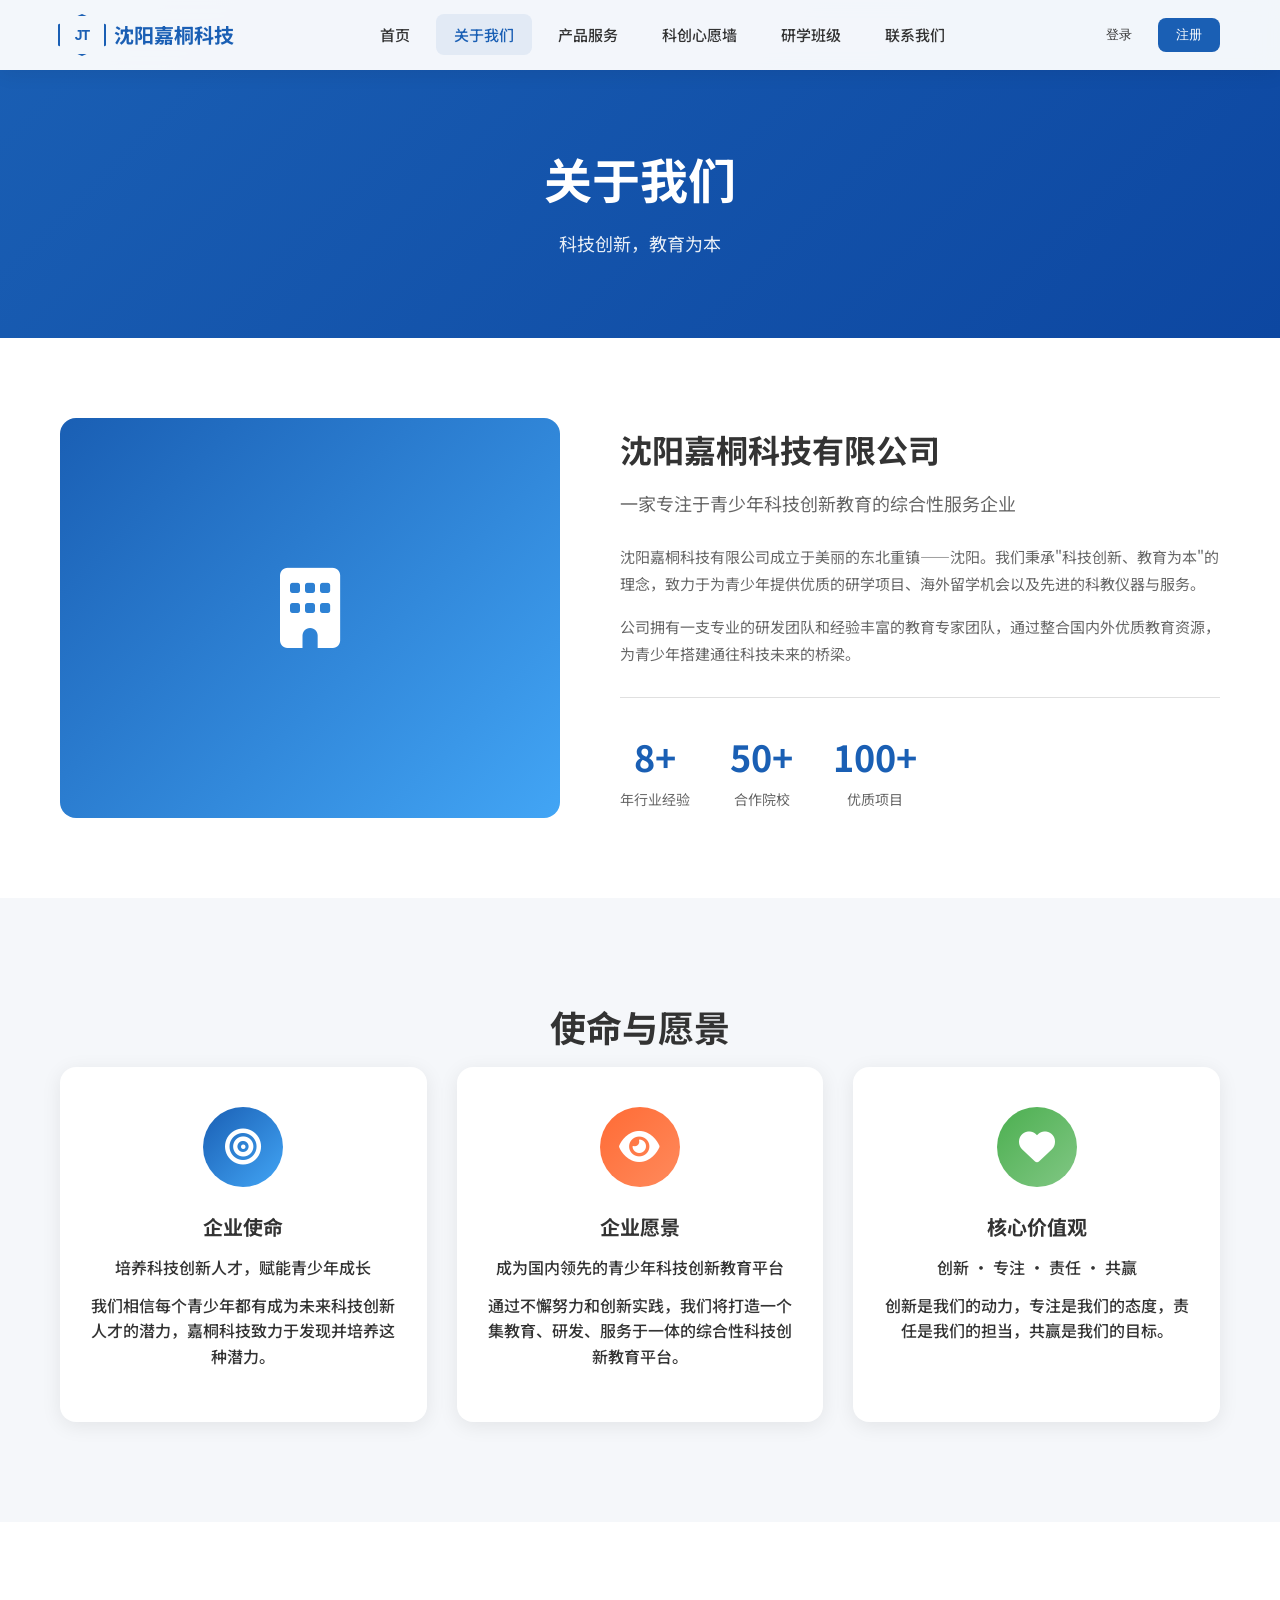
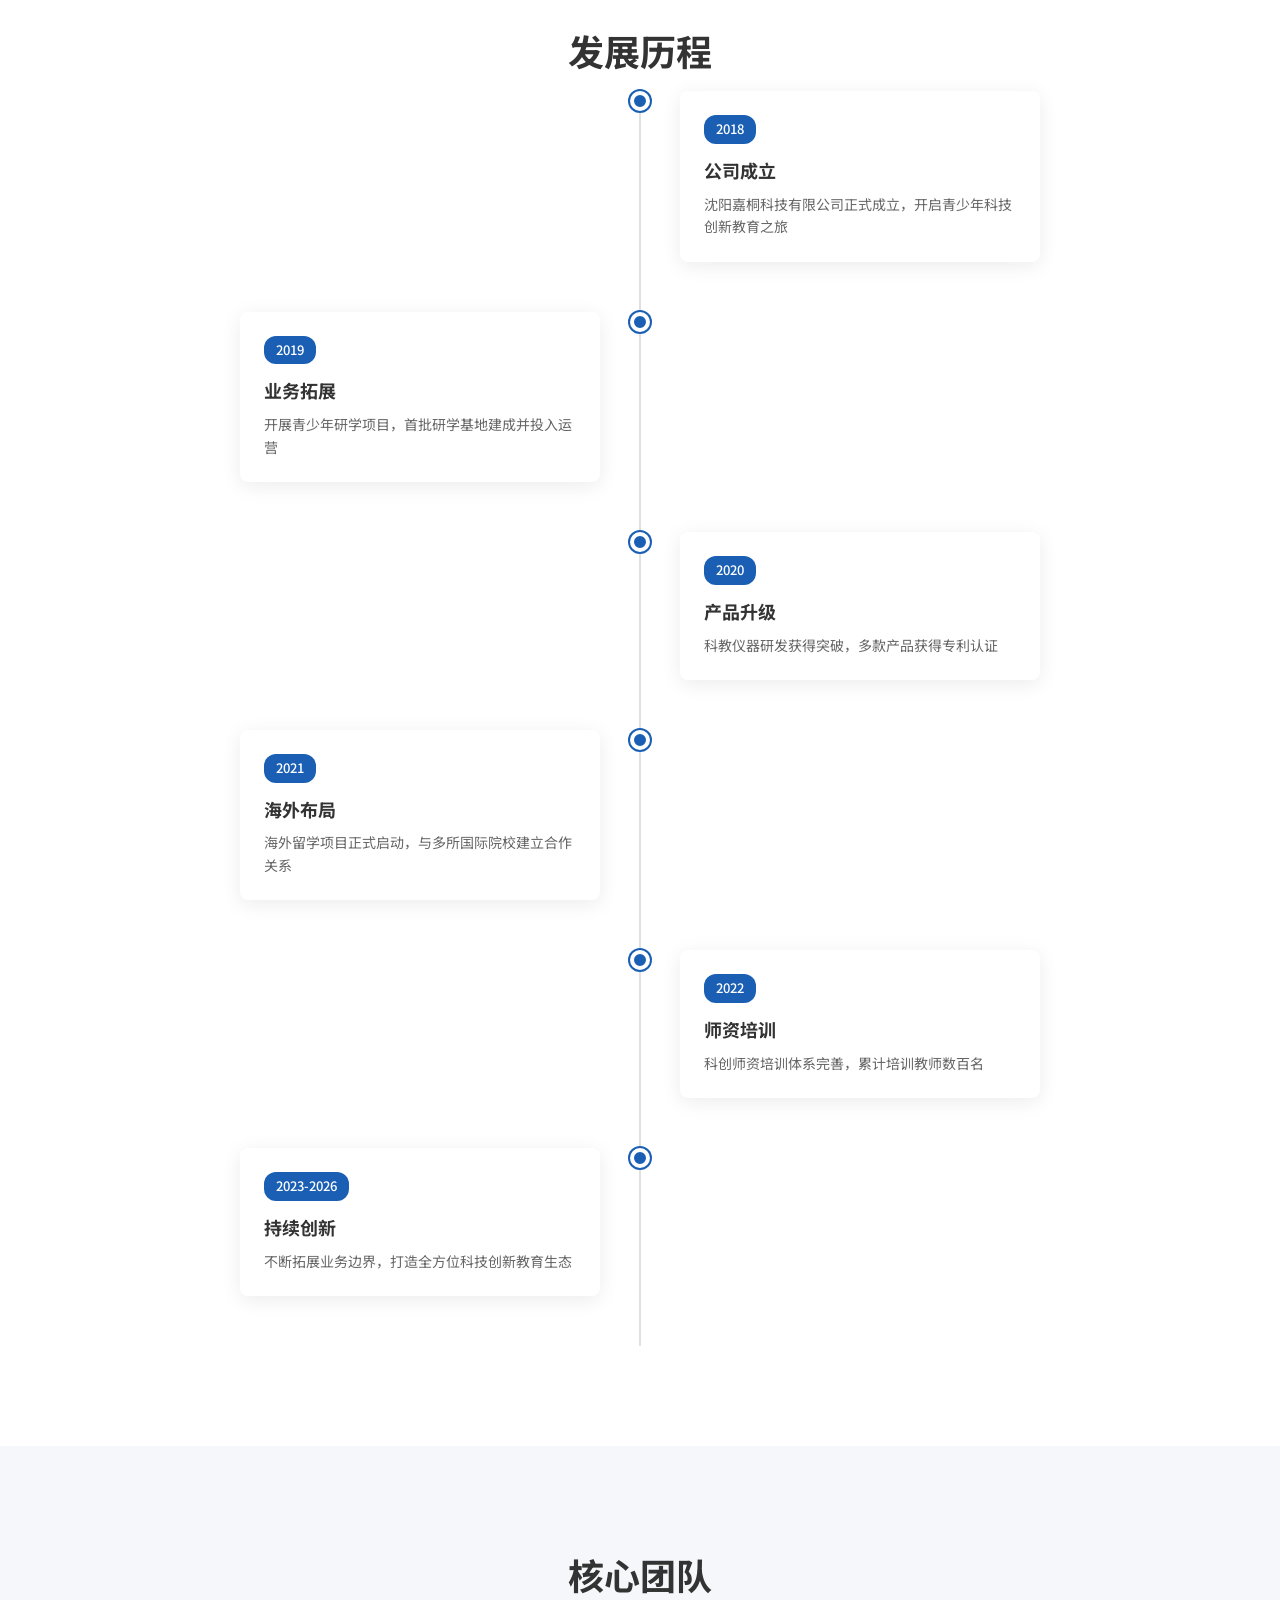
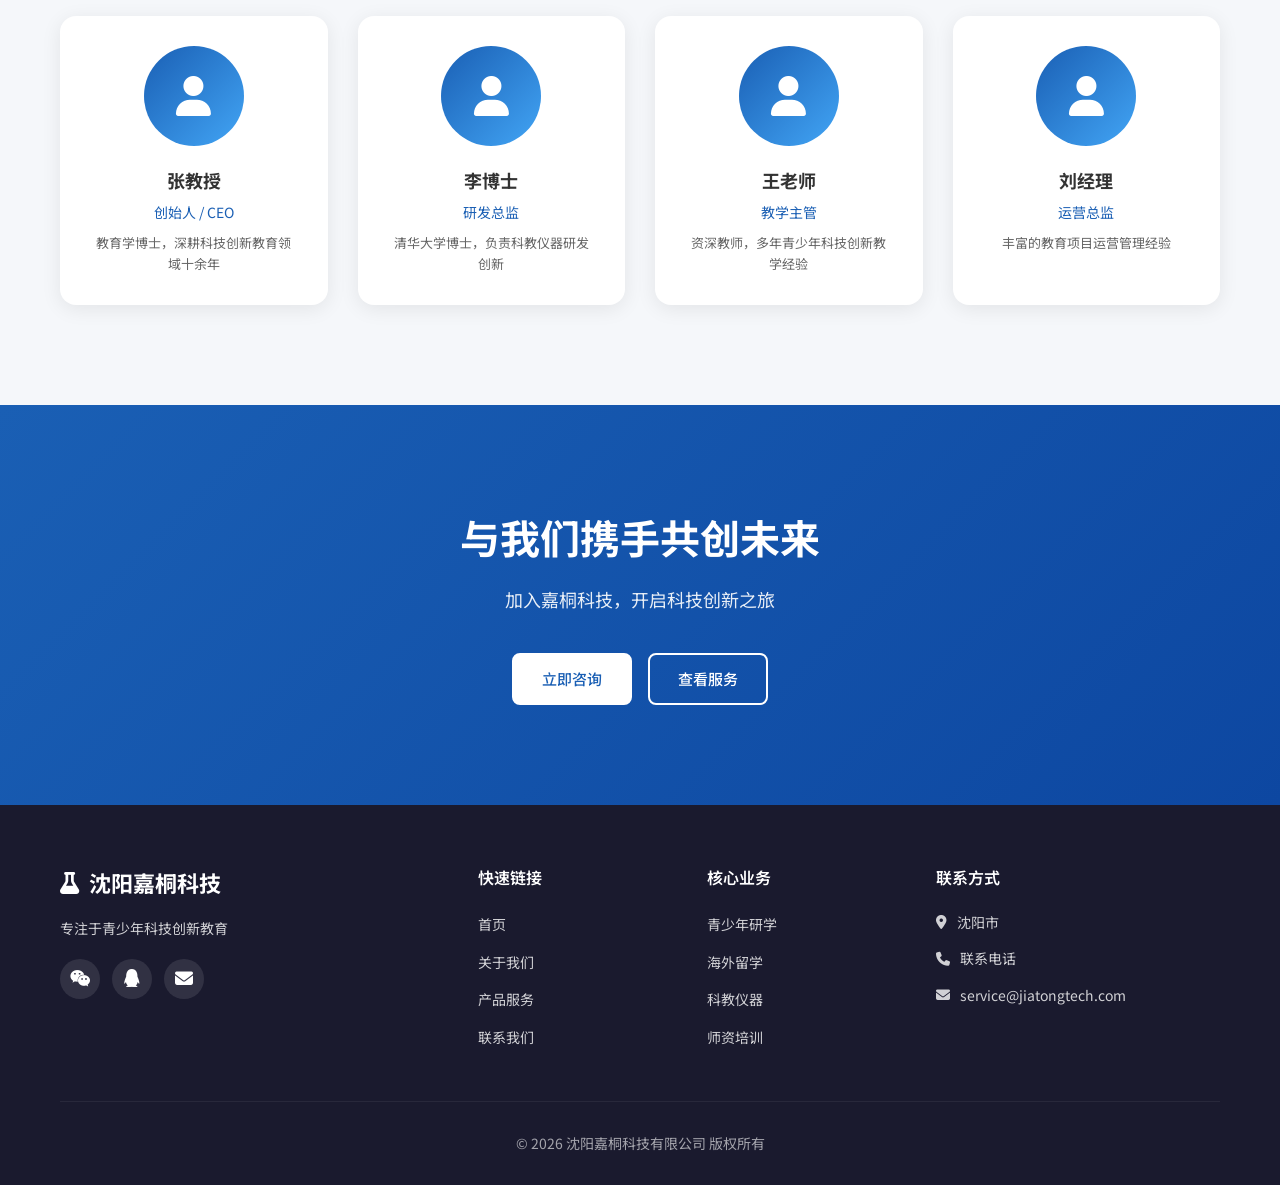
==== commit 337b11ed: "Add files via upload" ====
--- a/about.html
+++ b/about.html
@@ -14,7 +14,9 @@
     <nav class="navbar" id="navbar">
         <div class="container">
             <div class="nav-brand">
-                <i class="fas fa-flask"></i>
+                <div class="logo-hex">
+                    <span class="logo-jt">JT</span>
+                </div>
                 <span>沈阳嘉桐科技</span>
             </div>
             <ul class="nav-menu" id="navMenu">
@@ -308,7 +310,40 @@
                 </div>
                 <button type="submit" class="btn btn-primary btn-block">注册</button>
             </form>
-            <p class="modal-tip">已有账号？<a href="#" onclick="switchToLogin()">立即登录</a></p>
+            <p class="modal-tip">已有账号？<a href="#" onclick="switchToLogin()">立即登录</a> | <a href="#" onclick="showTeacherRegisterModal()">教师注册</a></p>
+        </div>
+    </div>
+
+    <!-- 教师注册弹窗 -->
+    <div class="modal" id="teacherRegisterModal">
+        <div class="modal-content">
+            <span class="modal-close" onclick="closeTeacherRegisterModal()">&times;</span>
+            <h2>教师注册</h2>
+            <form id="teacherRegisterForm" onsubmit="handleTeacherRegister(event)">
+                <div class="form-group">
+                    <label>用户名</label>
+                    <input type="text" id="teacherUsername" required placeholder="请输入用户名" minlength="2">
+                </div>
+                <div class="form-group">
+                    <label>邮箱</label>
+                    <input type="email" id="teacherEmail" required placeholder="请输入邮箱">
+                </div>
+                <div class="form-group">
+                    <label>密码</label>
+                    <input type="password" id="teacherPassword" required placeholder="请输入密码" minlength="6">
+                </div>
+                <div class="form-group">
+                    <label>确认密码</label>
+                    <input type="password" id="teacherConfirmPassword" required placeholder="请再次输入密码">
+                </div>
+                <div class="form-group">
+                    <label>教师码</label>
+                    <input type="text" id="teacherCode" required placeholder="请输入教师码">
+                    <small style="color: #999; font-size: 12px;">如无教师码请联系管理员</small>
+                </div>
+                <button type="submit" class="btn btn-primary btn-block">注册教师账号</button>
+            </form>
+            <p class="modal-tip"><a href="#" onclick="switchToRegister()">返回学员注册</a></p>
         </div>
     </div>
 
--- a/style.css
+++ b/style.css
@@ -118,13 +118,13 @@
 
 .btn-outline {
     background: transparent;
-    color: var(--text-color);
-    border-color: var(--border-color);
+    color: var(--primary-color);
+    border-color: var(--primary-color);
 }
 
 .btn-outline:hover {
-    border-color: var(--primary-color);
-    color: var(--primary-color);
+    background: var(--primary-color);
+    color: #fff;
 }
 
 .btn-outline-white {
@@ -189,6 +189,37 @@
     font-size: 20px;
     font-weight: 700;
     color: var(--primary-color);
+}
+
+/* 六边形 Logo - 宽比例设计 */
+.logo-hex {
+    width: 44px;
+    height: 38px;
+    position: relative;
+    display: flex;
+    align-items: center;
+    justify-content: center;
+}
+
+/* 六边形边框 */
+.logo-hex::before {
+    content: '';
+    position: absolute;
+    width: 100%;
+    height: 100%;
+    border: 2.5px solid var(--primary-color);
+    clip-path: polygon(50% 0%, 100% 25%, 100% 75%, 50% 100%, 0% 75%, 0% 25%);
+    background: transparent;
+}
+
+.logo-jt {
+    position: relative;
+    z-index: 1;
+    font-size: 14px;
+    font-weight: 700;
+    color: var(--primary-color);
+    letter-spacing: -1px;
+    font-family: 'Arial', 'Noto Sans SC', sans-serif;
 }
 
 .nav-brand i {
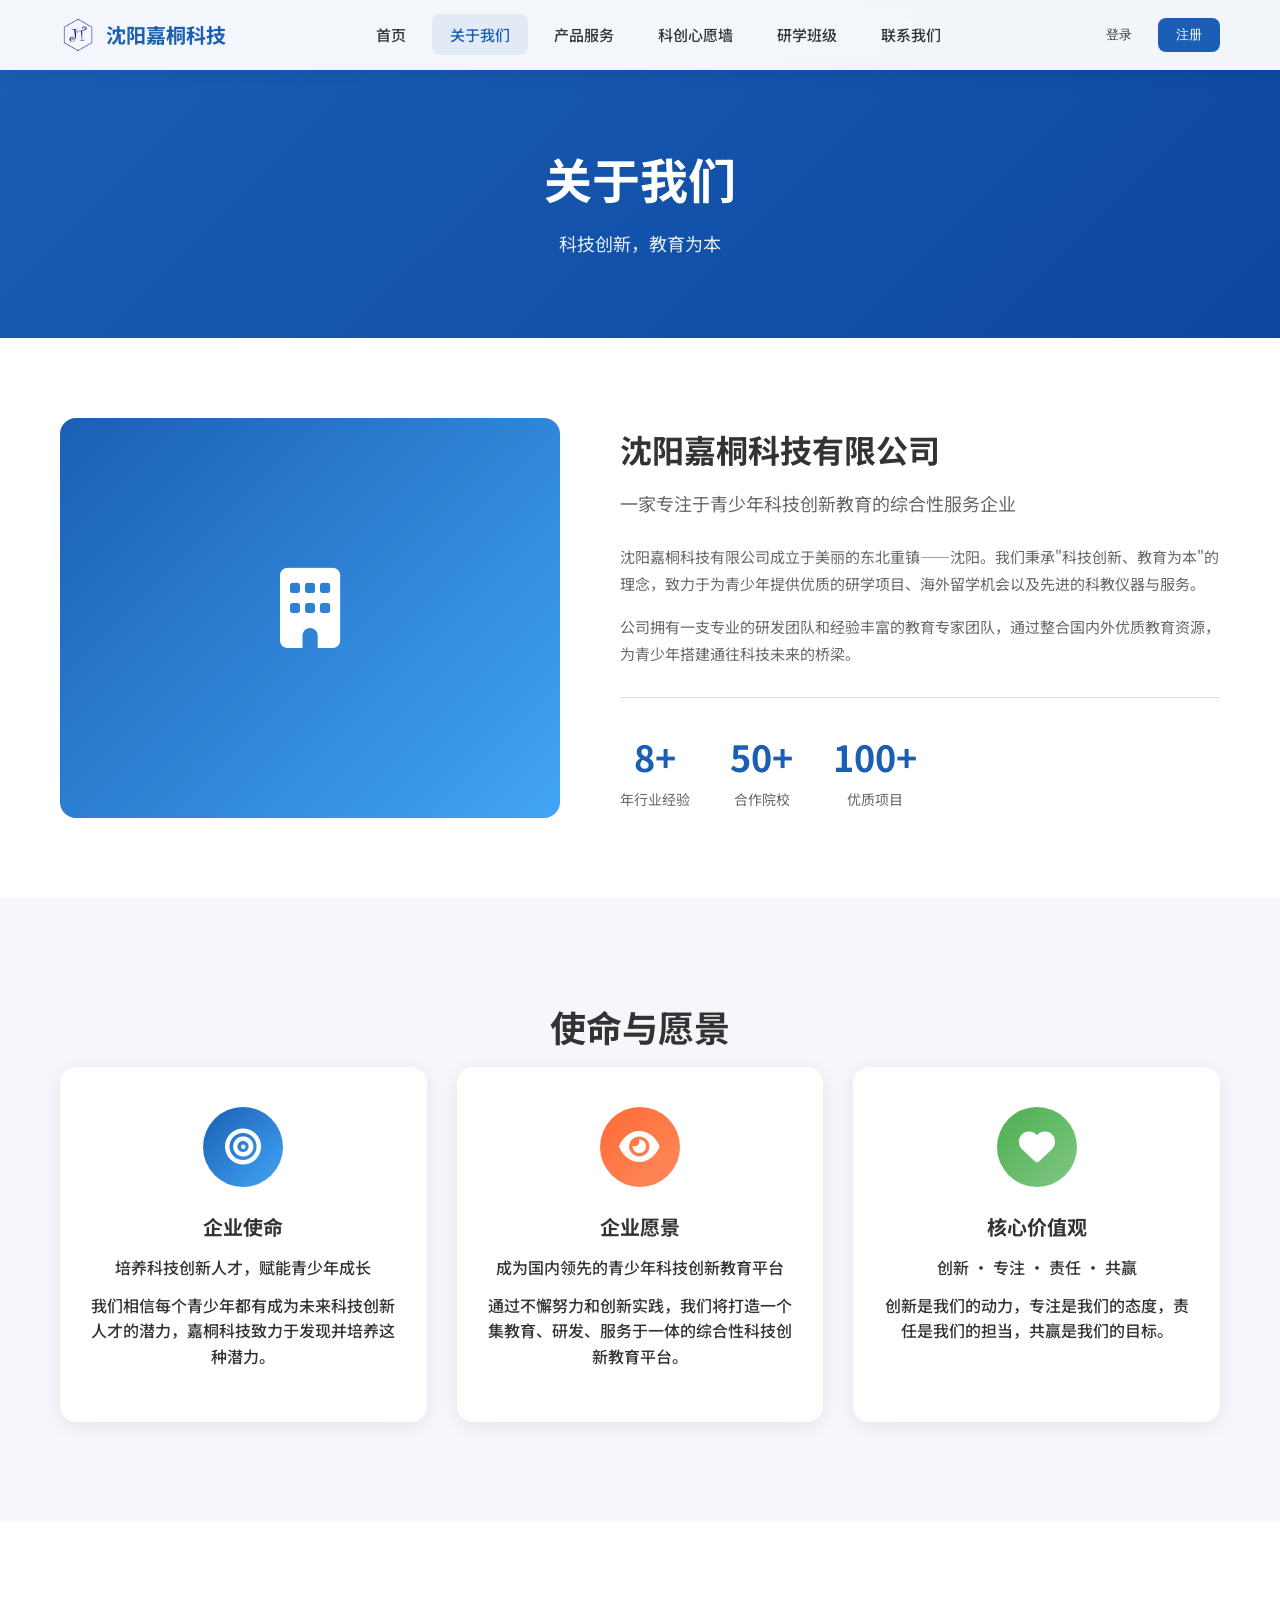
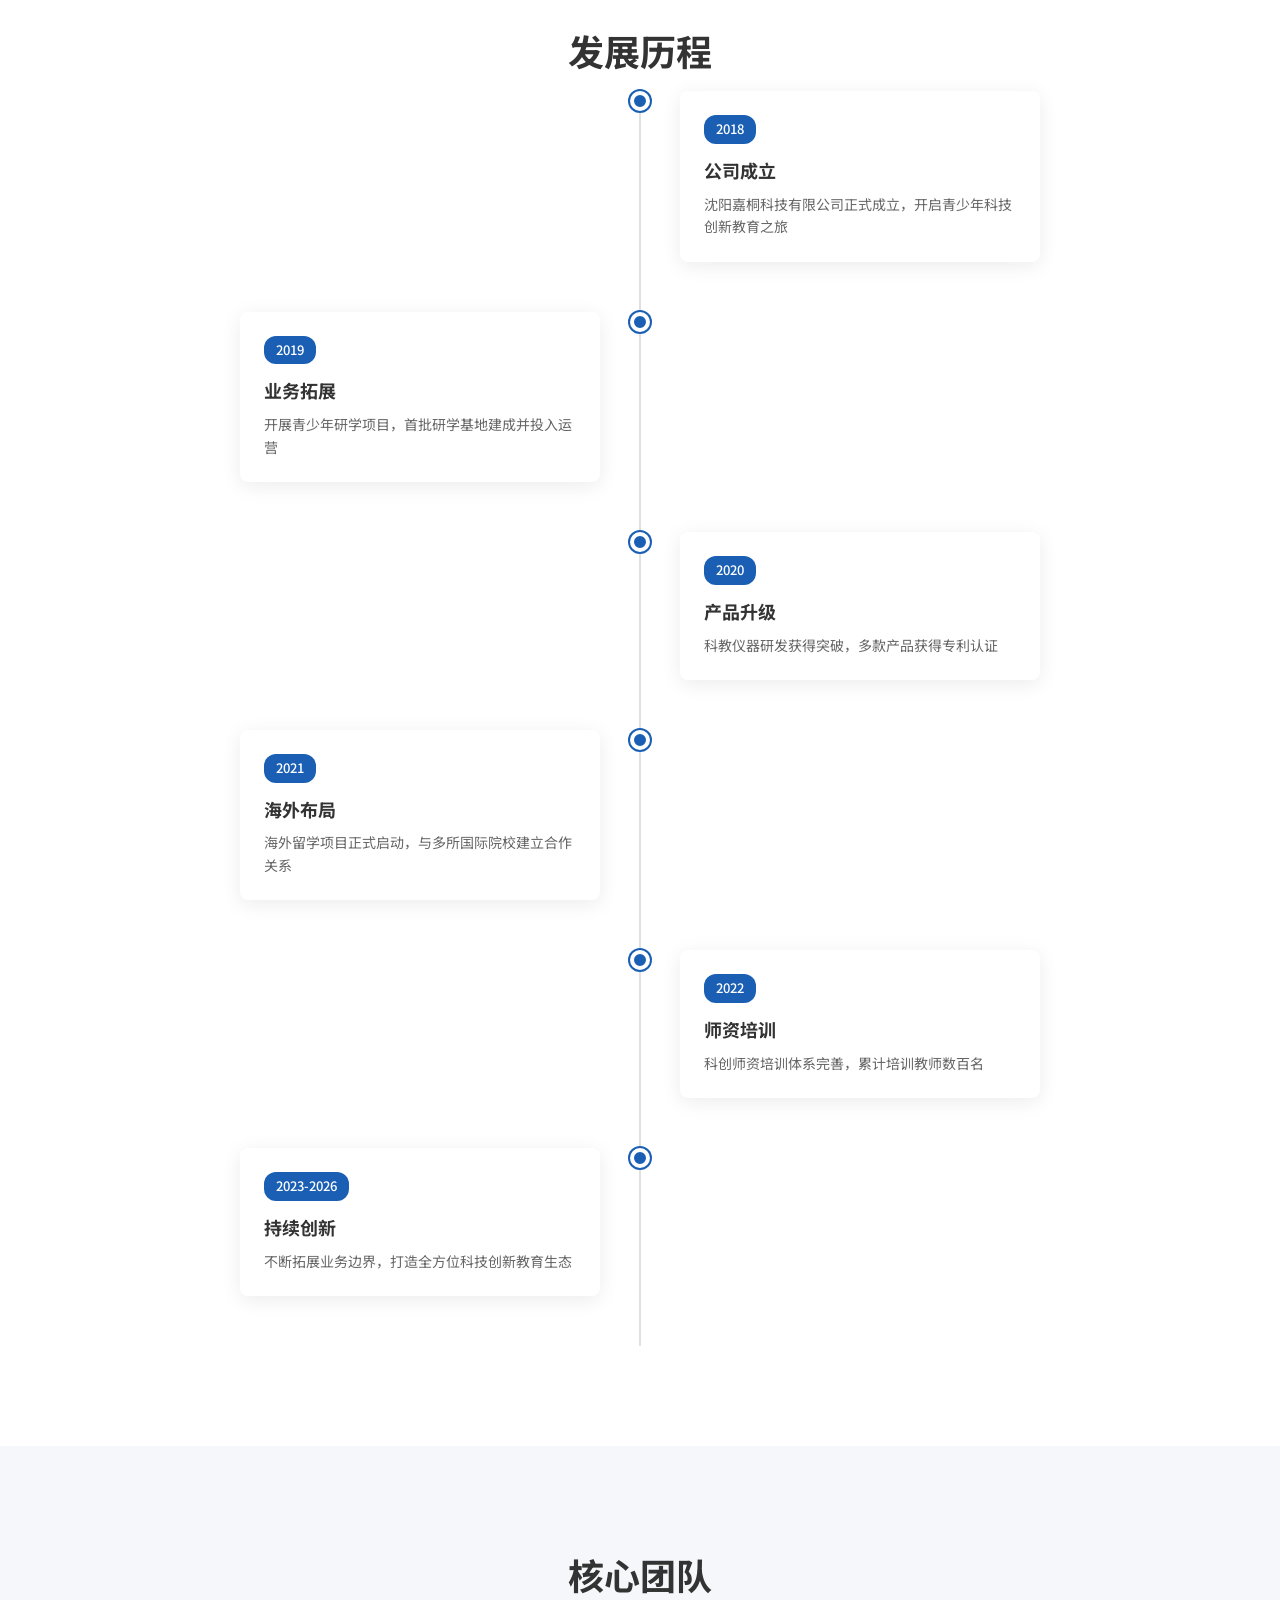
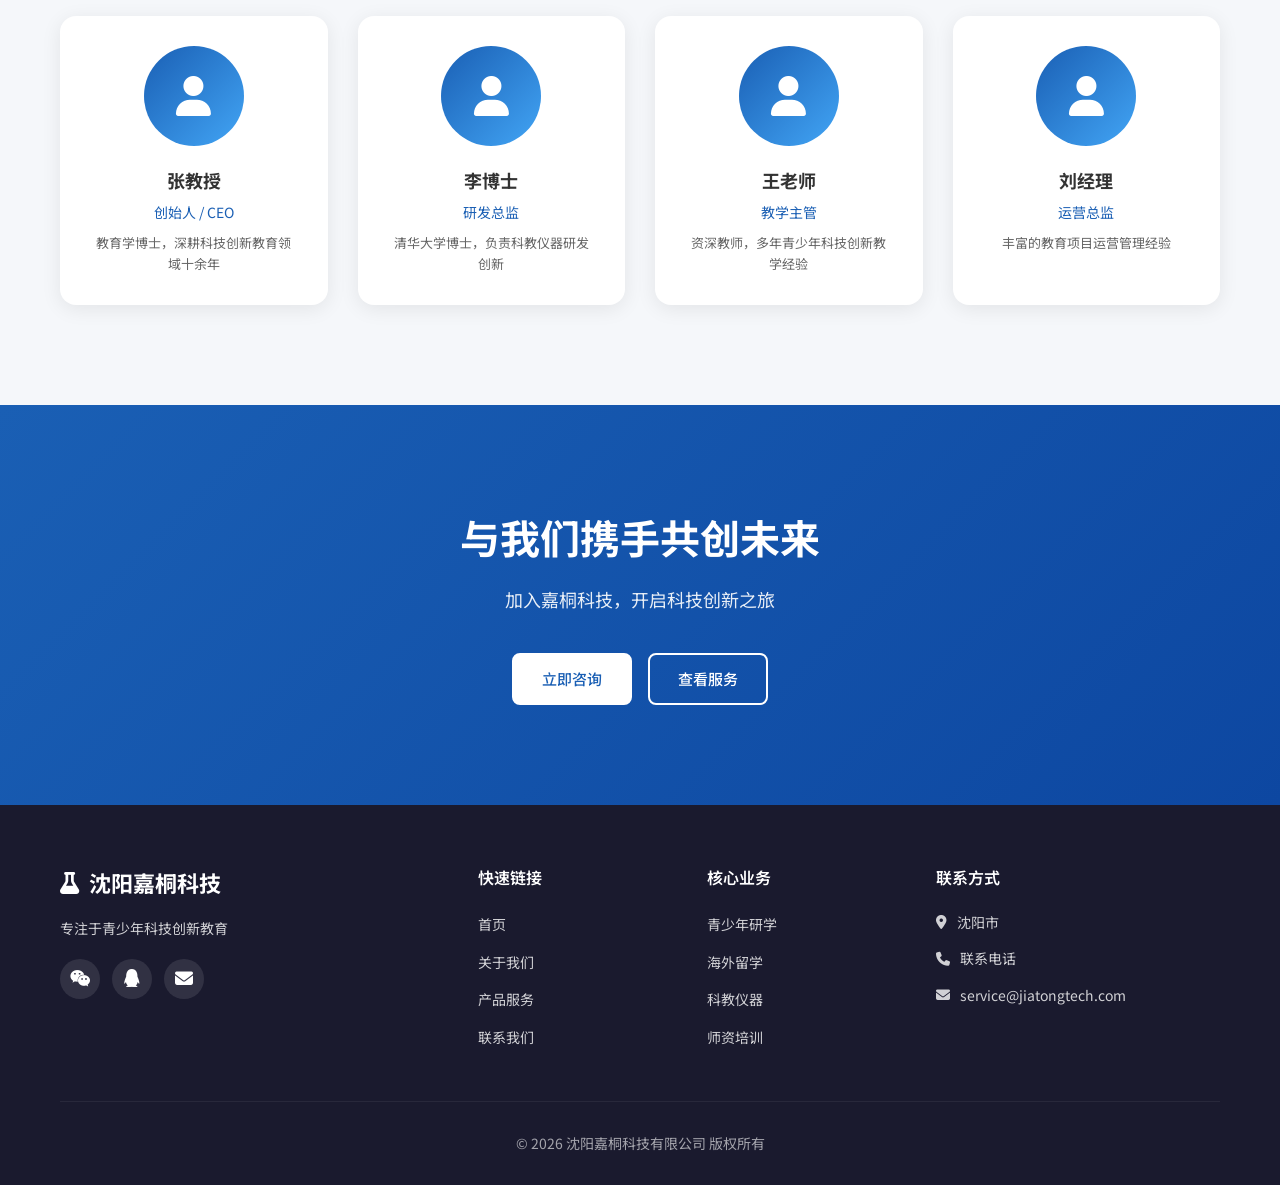
==== commit 4d5a2410: "Add files via upload" ====
--- a/about.html
+++ b/about.html
@@ -14,9 +14,7 @@
     <nav class="navbar" id="navbar">
         <div class="container">
             <div class="nav-brand">
-                <div class="logo-hex">
-                    <span class="logo-jt">JT</span>
-                </div>
+                <img src="logo.png" alt="嘉桐科技" class="nav-logo">
                 <span>沈阳嘉桐科技</span>
             </div>
             <ul class="nav-menu" id="navMenu">
--- a/style.css
+++ b/style.css
@@ -191,35 +191,11 @@
     color: var(--primary-color);
 }
 
-/* 六边形 Logo - 宽比例设计 */
-.logo-hex {
-    width: 44px;
-    height: 38px;
-    position: relative;
-    display: flex;
-    align-items: center;
-    justify-content: center;
-}
-
-/* 六边形边框 */
-.logo-hex::before {
-    content: '';
-    position: absolute;
-    width: 100%;
-    height: 100%;
-    border: 2.5px solid var(--primary-color);
-    clip-path: polygon(50% 0%, 100% 25%, 100% 75%, 50% 100%, 0% 75%, 0% 25%);
-    background: transparent;
-}
-
-.logo-jt {
-    position: relative;
-    z-index: 1;
-    font-size: 14px;
-    font-weight: 700;
-    color: var(--primary-color);
-    letter-spacing: -1px;
-    font-family: 'Arial', 'Noto Sans SC', sans-serif;
+/* Logo 图片样式 */
+.nav-logo {
+    height: 36px;
+    width: auto;
+    object-fit: contain;
 }
 
 .nav-brand i {
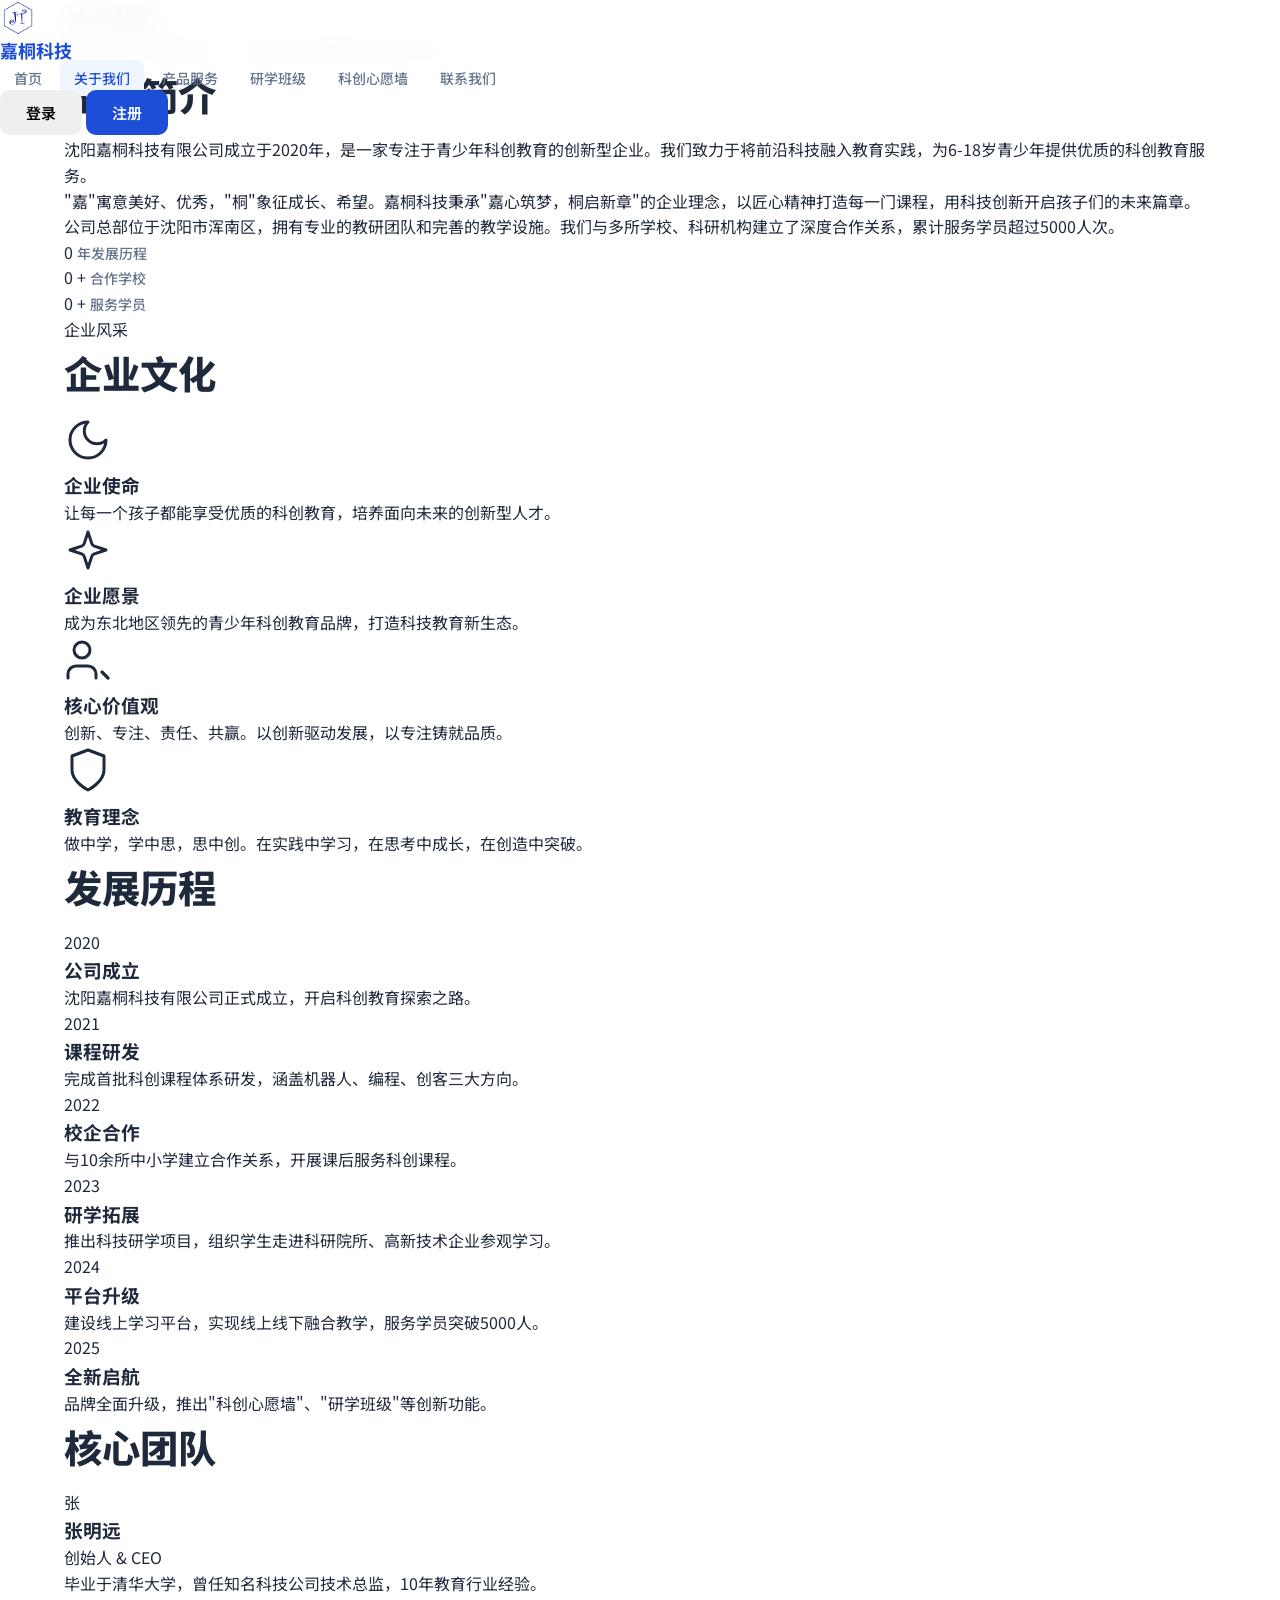
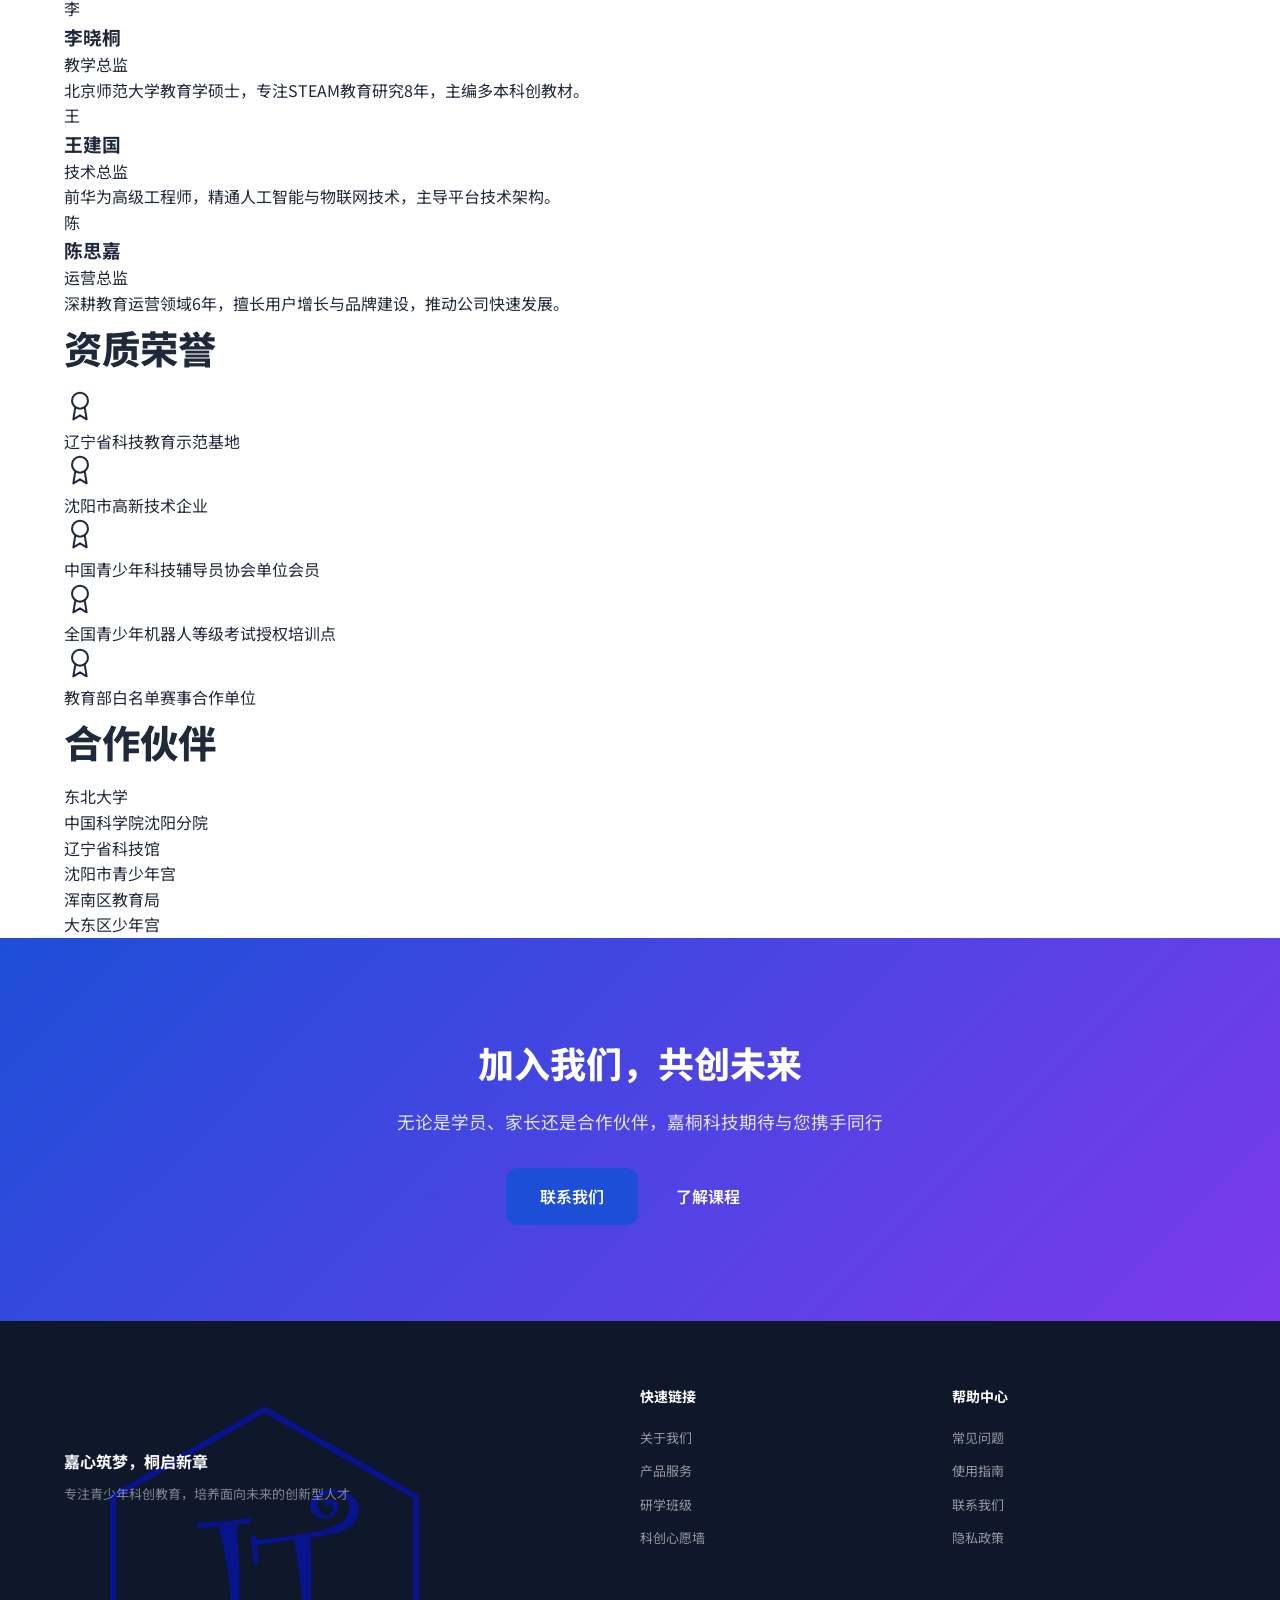
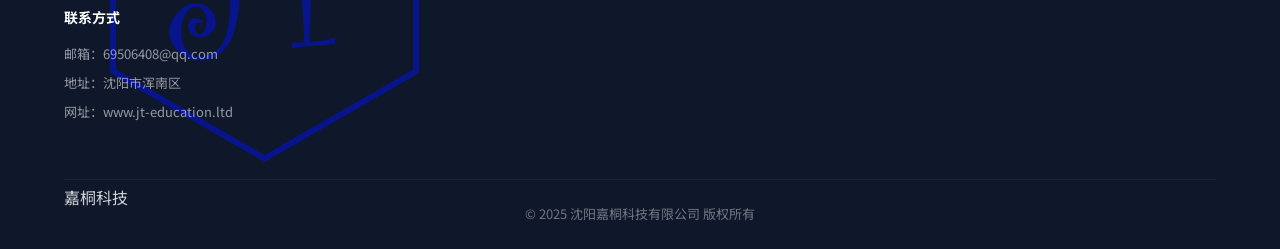
==== commit 015924db: "Add files via upload" ====
--- a/about.html
+++ b/about.html
@@ -4,161 +4,171 @@
     <meta charset="UTF-8">
     <meta name="viewport" content="width=device-width, initial-scale=1.0">
     <title>关于我们 - 沈阳嘉桐科技有限公司</title>
+    <meta name="description" content="了解沈阳嘉桐科技有限公司的企业文化、发展历程、核心团队和教育理念">
     <link rel="stylesheet" href="style.css">
-    <script src="https://imgcache.tencentcs.com/qcloud/tcb.js"></script>
-    <link rel="stylesheet" href="https://cdnjs.cloudflare.com/ajax/libs/font-awesome/6.4.0/css/all.min.css">
-    <link href="https://fonts.googleapis.com/css2?family=Noto+Sans+SC:wght@300;400;500;700&display=swap" rel="stylesheet">
+    <link rel="preconnect" href="https://fonts.googleapis.com">
+    <link rel="preconnect" href="https://fonts.gstatic.com" crossorigin>
+    <link href="https://fonts.googleapis.com/css2?family=Noto+Sans+SC:wght@300;400;500;700;900&display=swap" rel="stylesheet">
 </head>
 <body>
     <!-- 导航栏 -->
     <nav class="navbar" id="navbar">
-        <div class="container">
-            <div class="nav-brand">
+        <div class="nav-container">
+            <a href="index.html" class="nav-logo-link">
                 <img src="logo.png" alt="嘉桐科技" class="nav-logo">
-                <span>沈阳嘉桐科技</span>
-            </div>
+                <span class="nav-brand">嘉桐科技</span>
+            </a>
+            <button class="nav-toggle" id="navToggle" aria-label="打开菜单">
+                <span></span>
+                <span></span>
+                <span></span>
+            </button>
             <ul class="nav-menu" id="navMenu">
                 <li><a href="index.html">首页</a></li>
                 <li><a href="about.html" class="active">关于我们</a></li>
                 <li><a href="services.html">产品服务</a></li>
+                <li><a href="classes.html">研学班级</a></li>
                 <li><a href="wishwall.html">科创心愿墙</a></li>
-                <li><a href="classes.html">研学班级</a></li>
                 <li><a href="contact.html">联系我们</a></li>
             </ul>
-            <div class="nav-auth" id="navAuth">
-                <button class="btn-login" onclick="showLoginModal()">登录</button>
-                <button class="btn-register" onclick="showRegisterModal()">注册</button>
-            </div>
-            <div class="nav-user" id="navUser" style="display: none;">
-                <span class="user-name" id="userName"></span>
-                <button class="btn-logout" onclick="logout()">退出</button>
-            </div>
-            <div class="nav-toggle" id="navToggle">
-                <i class="fas fa-bars"></i>
+            <div class="nav-actions">
+                <button class="btn btn-outline" id="loginBtn">登录</button>
+                <button class="btn btn-primary" id="registerBtn">注册</button>
             </div>
         </div>
     </nav>
 
-    <!-- 页面头部 -->
+    <!-- 页面标题区 -->
     <section class="page-header">
-        <div class="header-bg"></div>
         <div class="container">
             <h1>关于我们</h1>
-            <p>科技创新，教育为本</p>
-        </div>
-    </section>
-
-    <!-- 公司简介 -->
-    <section class="about-intro">
-        <div class="container">
-            <div class="intro-grid">
-                <div class="intro-image">
-                    <div class="image-frame large">
-                        <i class="fas fa-building"></i>
-                    </div>
-                </div>
-                <div class="intro-content">
-                    <h2>沈阳嘉桐科技有限公司</h2>
-                    <p class="lead">一家专注于青少年科技创新教育的综合性服务企业</p>
-                    <p>沈阳嘉桐科技有限公司成立于美丽的东北重镇——沈阳。我们秉承"科技创新、教育为本"的理念，致力于为青少年提供优质的研学项目、海外留学机会以及先进的科教仪器与服务。</p>
-                    <p>公司拥有一支专业的研发团队和经验丰富的教育专家团队，通过整合国内外优质教育资源，为青少年搭建通往科技未来的桥梁。</p>
-                    <div class="intro-stats">
-                        <div class="intro-stat">
-                            <span class="stat-num">8+</span>
-                            <span class="stat-text">年行业经验</span>
+            <p class="page-subtitle">嘉心筑梦，桐启新章 —— 用科技点燃教育创新的火花</p>
+        </div>
+    </section>
+
+    <!-- 企业简介 -->
+    <section class="section about-intro">
+        <div class="container">
+            <div class="about-grid">
+                <div class="about-content">
+                    <h2 class="section-title">企业简介</h2>
+                    <p class="lead-text">
+                        沈阳嘉桐科技有限公司成立于2020年，是一家专注于青少年科创教育的创新型企业。我们致力于将前沿科技融入教育实践，为6-18岁青少年提供优质的科创教育服务。
+                    </p>
+                    <p>
+                        "嘉"寓意美好、优秀，"桐"象征成长、希望。嘉桐科技秉承"嘉心筑梦，桐启新章"的企业理念，以匠心精神打造每一门课程，用科技创新开启孩子们的未来篇章。
+                    </p>
+                    <p>
+                        公司总部位于沈阳市浑南区，拥有专业的教研团队和完善的教学设施。我们与多所学校、科研机构建立了深度合作关系，累计服务学员超过5000人次。
+                    </p>
+                    <div class="about-stats">
+                        <div class="stat-item">
+                            <span class="stat-number" data-target="5">0</span>
+                            <span class="stat-label">年发展历程</span>
                         </div>
-                        <div class="intro-stat">
-                            <span class="stat-num">50+</span>
-                            <span class="stat-text">合作院校</span>
+                        <div class="stat-item">
+                            <span class="stat-number" data-target="50">0</span>
+                            <span class="stat-suffix">+</span>
+                            <span class="stat-label">合作学校</span>
                         </div>
-                        <div class="intro-stat">
-                            <span class="stat-num">100+</span>
-                            <span class="stat-text">优质项目</span>
+                        <div class="stat-item">
+                            <span class="stat-number" data-target="5000">0</span>
+                            <span class="stat-suffix">+</span>
+                            <span class="stat-label">服务学员</span>
                         </div>
                     </div>
                 </div>
-            </div>
-        </div>
-    </section>
-
-    <!-- 使命愿景 -->
-    <section class="about-values">
-        <div class="container">
-            <h2 class="section-title">使命与愿景</h2>
-            <div class="values-grid">
-                <div class="value-card">
-                    <div class="value-icon"><i class="fas fa-bullseye"></i></div>
+                <div class="about-image">
+                    <div class="image-placeholder about-main-img">
+                        <span>企业风采</span>
+                    </div>
+                </div>
+            </div>
+        </div>
+    </section>
+
+    <!-- 企业文化 -->
+    <section class="section culture-section">
+        <div class="container">
+            <h2 class="section-title text-center">企业文化</h2>
+            <div class="culture-grid">
+                <div class="culture-card">
+                    <div class="culture-icon">
+                        <svg xmlns="http://www.w3.org/2000/svg" width="48" height="48" viewBox="0 0 24 24" fill="none" stroke="currentColor" stroke-width="1.5" stroke-linecap="round" stroke-linejoin="round"><path d="M12 3a6 6 0 0 0 9 9 9 9 0 1 1-9-9Z"/></svg>
+                    </div>
                     <h3>企业使命</h3>
-                    <p>培养科技创新人才，赋能青少年成长</p>
-                    <p class="value-desc">我们相信每个青少年都有成为未来科技创新人才的潜力，嘉桐科技致力于发现并培养这种潜力。</p>
-                </div>
-                <div class="value-card">
-                    <div class="value-icon"><i class="fas fa-eye"></i></div>
+                    <p>让每一个孩子都能享受优质的科创教育，培养面向未来的创新型人才。</p>
+                </div>
+                <div class="culture-card">
+                    <div class="culture-icon">
+                        <svg xmlns="http://www.w3.org/2000/svg" width="48" height="48" viewBox="0 0 24 24" fill="none" stroke="currentColor" stroke-width="1.5" stroke-linecap="round" stroke-linejoin="round"><path d="m12 3-1.912 5.813a2 2 0 0 1-1.275 1.275L3 12l5.813 1.912a2 2 0 0 1 1.275 1.275L12 21l1.912-5.813a2 2 0 0 1 1.275-1.275L21 12l-5.813-1.912a2 2 0 0 1-1.275-1.275L12 3Z"/></svg>
+                    </div>
                     <h3>企业愿景</h3>
-                    <p>成为国内领先的青少年科技创新教育平台</p>
-                    <p class="value-desc">通过不懈努力和创新实践，我们将打造一个集教育、研发、服务于一体的综合性科技创新教育平台。</p>
-                </div>
-                <div class="value-card">
-                    <div class="value-icon"><i class="fas fa-heart"></i></div>
+                    <p>成为东北地区领先的青少年科创教育品牌，打造科技教育新生态。</p>
+                </div>
+                <div class="culture-card">
+                    <div class="culture-icon">
+                        <svg xmlns="http://www.w3.org/2000/svg" width="48" height="48" viewBox="0 0 24 24" fill="none" stroke="currentColor" stroke-width="1.5" stroke-linecap="round" stroke-linejoin="round"><path d="M16 21v-2a4 4 0 0 0-4-4H6a4 4 0 0 0-4 4v2"/><circle cx="9" cy="7" r="4"/><path d="m22 21-3-3"/><path d="m19 18 3 3"/></svg>
+                    </div>
                     <h3>核心价值观</h3>
-                    <p>创新 · 专注 · 责任 · 共赢</p>
-                    <p class="value-desc">创新是我们的动力，专注是我们的态度，责任是我们的担当，共赢是我们的目标。</p>
+                    <p>创新、专注、责任、共赢。以创新驱动发展，以专注铸就品质。</p>
+                </div>
+                <div class="culture-card">
+                    <div class="culture-icon">
+                        <svg xmlns="http://www.w3.org/2000/svg" width="48" height="48" viewBox="0 0 24 24" fill="none" stroke="currentColor" stroke-width="1.5" stroke-linecap="round" stroke-linejoin="round"><path d="M12 22s8-4 8-10V5l-8-3-8 3v7c0 6 8 10 8 10z"/></svg>
+                    </div>
+                    <h3>教育理念</h3>
+                    <p>做中学，学中思，思中创。在实践中学习，在思考中成长，在创造中突破。</p>
                 </div>
             </div>
         </div>
     </section>
 
     <!-- 发展历程 -->
-    <section class="about-timeline">
-        <div class="container">
-            <h2 class="section-title">发展历程</h2>
+    <section class="section timeline-section">
+        <div class="container">
+            <h2 class="section-title text-center">发展历程</h2>
             <div class="timeline">
                 <div class="timeline-item">
-                    <div class="timeline-dot"></div>
-                    <div class="timeline-content">
-                        <span class="timeline-year">2018</span>
+                    <div class="timeline-year">2020</div>
+                    <div class="timeline-content">
                         <h3>公司成立</h3>
-                        <p>沈阳嘉桐科技有限公司正式成立，开启青少年科技创新教育之旅</p>
-                    </div>
-                </div>
-                <div class="timeline-item">
-                    <div class="timeline-dot"></div>
-                    <div class="timeline-content">
-                        <span class="timeline-year">2019</span>
-                        <h3>业务拓展</h3>
-                        <p>开展青少年研学项目，首批研学基地建成并投入运营</p>
-                    </div>
-                </div>
-                <div class="timeline-item">
-                    <div class="timeline-dot"></div>
-                    <div class="timeline-content">
-                        <span class="timeline-year">2020</span>
-                        <h3>产品升级</h3>
-                        <p>科教仪器研发获得突破，多款产品获得专利认证</p>
-                    </div>
-                </div>
-                <div class="timeline-item">
-                    <div class="timeline-dot"></div>
-                    <div class="timeline-content">
-                        <span class="timeline-year">2021</span>
-                        <h3>海外布局</h3>
-                        <p>海外留学项目正式启动，与多所国际院校建立合作关系</p>
-                    </div>
-                </div>
-                <div class="timeline-item">
-                    <div class="timeline-dot"></div>
-                    <div class="timeline-content">
-                        <span class="timeline-year">2022</span>
-                        <h3>师资培训</h3>
-                        <p>科创师资培训体系完善，累计培训教师数百名</p>
-                    </div>
-                </div>
-                <div class="timeline-item">
-                    <div class="timeline-dot"></div>
-                    <div class="timeline-content">
-                        <span class="timeline-year">2023-2026</span>
-                        <h3>持续创新</h3>
-                        <p>不断拓展业务边界，打造全方位科技创新教育生态</p>
+                        <p>沈阳嘉桐科技有限公司正式成立，开启科创教育探索之路。</p>
+                    </div>
+                </div>
+                <div class="timeline-item">
+                    <div class="timeline-year">2021</div>
+                    <div class="timeline-content">
+                        <h3>课程研发</h3>
+                        <p>完成首批科创课程体系研发，涵盖机器人、编程、创客三大方向。</p>
+                    </div>
+                </div>
+                <div class="timeline-item">
+                    <div class="timeline-year">2022</div>
+                    <div class="timeline-content">
+                        <h3>校企合作</h3>
+                        <p>与10余所中小学建立合作关系，开展课后服务科创课程。</p>
+                    </div>
+                </div>
+                <div class="timeline-item">
+                    <div class="timeline-year">2023</div>
+                    <div class="timeline-content">
+                        <h3>研学拓展</h3>
+                        <p>推出科技研学项目，组织学生走进科研院所、高新技术企业参观学习。</p>
+                    </div>
+                </div>
+                <div class="timeline-item">
+                    <div class="timeline-year">2024</div>
+                    <div class="timeline-content">
+                        <h3>平台升级</h3>
+                        <p>建设线上学习平台，实现线上线下融合教学，服务学员突破5000人。</p>
+                    </div>
+                </div>
+                <div class="timeline-item">
+                    <div class="timeline-year">2025</div>
+                    <div class="timeline-content">
+                        <h3>全新启航</h3>
+                        <p>品牌全面升级，推出"科创心愿墙"、"研学班级"等创新功能。</p>
                     </div>
                 </div>
             </div>
@@ -166,54 +176,110 @@
     </section>
 
     <!-- 核心团队 -->
-    <section class="about-team">
-        <div class="container">
-            <h2 class="section-title">核心团队</h2>
+    <section class="section team-section">
+        <div class="container">
+            <h2 class="section-title text-center">核心团队</h2>
             <div class="team-grid">
                 <div class="team-card">
                     <div class="team-avatar">
-                        <i class="fas fa-user"></i>
-                    </div>
-                    <h3>张教授</h3>
-                    <p class="team-position">创始人 / CEO</p>
-                    <p class="team-desc">教育学博士，深耕科技创新教育领域十余年</p>
+                        <div class="avatar-placeholder">张</div>
+                    </div>
+                    <h3>张明远</h3>
+                    <p class="team-role">创始人 & CEO</p>
+                    <p class="team-desc">毕业于清华大学，曾任知名科技公司技术总监，10年教育行业经验。</p>
                 </div>
                 <div class="team-card">
                     <div class="team-avatar">
-                        <i class="fas fa-user"></i>
-                    </div>
-                    <h3>李博士</h3>
-                    <p class="team-position">研发总监</p>
-                    <p class="team-desc">清华大学博士，负责科教仪器研发创新</p>
+                        <div class="avatar-placeholder">李</div>
+                    </div>
+                    <h3>李晓桐</h3>
+                    <p class="team-role">教学总监</p>
+                    <p class="team-desc">北京师范大学教育学硕士，专注STEAM教育研究8年，主编多本科创教材。</p>
                 </div>
                 <div class="team-card">
                     <div class="team-avatar">
-                        <i class="fas fa-user"></i>
-                    </div>
-                    <h3>王老师</h3>
-                    <p class="team-position">教学主管</p>
-                    <p class="team-desc">资深教师，多年青少年科技创新教学经验</p>
+                        <div class="avatar-placeholder">王</div>
+                    </div>
+                    <h3>王建国</h3>
+                    <p class="team-role">技术总监</p>
+                    <p class="team-desc">前华为高级工程师，精通人工智能与物联网技术，主导平台技术架构。</p>
                 </div>
                 <div class="team-card">
                     <div class="team-avatar">
-                        <i class="fas fa-user"></i>
-                    </div>
-                    <h3>刘经理</h3>
-                    <p class="team-position">运营总监</p>
-                    <p class="team-desc">丰富的教育项目运营管理经验</p>
-                </div>
+                        <div class="avatar-placeholder">陈</div>
+                    </div>
+                    <h3>陈思嘉</h3>
+                    <p class="team-role">运营总监</p>
+                    <p class="team-desc">深耕教育运营领域6年，擅长用户增长与品牌建设，推动公司快速发展。</p>
+                </div>
+            </div>
+        </div>
+    </section>
+
+    <!-- 资质荣誉 -->
+    <section class="section honors-section">
+        <div class="container">
+            <h2 class="section-title text-center">资质荣誉</h2>
+            <div class="honors-grid">
+                <div class="honor-item">
+                    <div class="honor-icon">
+                        <svg xmlns="http://www.w3.org/2000/svg" width="32" height="32" viewBox="0 0 24 24" fill="none" stroke="currentColor" stroke-width="1.5" stroke-linecap="round" stroke-linejoin="round"><circle cx="12" cy="8" r="6"/><path d="M15.477 12.89 17 22l-5-3-5 3 1.523-9.11"/></svg>
+                    </div>
+                    <span>辽宁省科技教育示范基地</span>
+                </div>
+                <div class="honor-item">
+                    <div class="honor-icon">
+                        <svg xmlns="http://www.w3.org/2000/svg" width="32" height="32" viewBox="0 0 24 24" fill="none" stroke="currentColor" stroke-width="1.5" stroke-linecap="round" stroke-linejoin="round"><circle cx="12" cy="8" r="6"/><path d="M15.477 12.89 17 22l-5-3-5 3 1.523-9.11"/></svg>
+                    </div>
+                    <span>沈阳市高新技术企业</span>
+                </div>
+                <div class="honor-item">
+                    <div class="honor-icon">
+                        <svg xmlns="http://www.w3.org/2000/svg" width="32" height="32" viewBox="0 0 24 24" fill="none" stroke="currentColor" stroke-width="1.5" stroke-linecap="round" stroke-linejoin="round"><circle cx="12" cy="8" r="6"/><path d="M15.477 12.89 17 22l-5-3-5 3 1.523-9.11"/></svg>
+                    </div>
+                    <span>中国青少年科技辅导员协会单位会员</span>
+                </div>
+                <div class="honor-item">
+                    <div class="honor-icon">
+                        <svg xmlns="http://www.w3.org/2000/svg" width="32" height="32" viewBox="0 0 24 24" fill="none" stroke="currentColor" stroke-width="1.5" stroke-linecap="round" stroke-linejoin="round"><circle cx="12" cy="8" r="6"/><path d="M15.477 12.89 17 22l-5-3-5 3 1.523-9.11"/></svg>
+                    </div>
+                    <span>全国青少年机器人等级考试授权培训点</span>
+                </div>
+                <div class="honor-item">
+                    <div class="honor-icon">
+                        <svg xmlns="http://www.w3.org/2000/svg" width="32" height="32" viewBox="0 0 24 24" fill="none" stroke="currentColor" stroke-width="1.5" stroke-linecap="round" stroke-linejoin="round"><circle cx="12" cy="8" r="6"/><path d="M15.477 12.89 17 22l-5-3-5 3 1.523-9.11"/></svg>
+                    </div>
+                    <span>教育部白名单赛事合作单位</span>
+                </div>
+            </div>
+        </div>
+    </section>
+
+    <!-- 合作伙伴 -->
+    <section class="section partners-section">
+        <div class="container">
+            <h2 class="section-title text-center">合作伙伴</h2>
+            <div class="partners-grid">
+                <div class="partner-logo">东北大学</div>
+                <div class="partner-logo">中国科学院沈阳分院</div>
+                <div class="partner-logo">辽宁省科技馆</div>
+                <div class="partner-logo">沈阳市青少年宫</div>
+                <div class="partner-logo">浑南区教育局</div>
+                <div class="partner-logo">大东区少年宫</div>
             </div>
         </div>
     </section>
 
     <!-- CTA -->
-    <section class="cta">
-        <div class="container">
-            <h2>与我们携手共创未来</h2>
-            <p>加入嘉桐科技，开启科技创新之旅</p>
-            <div class="cta-btns">
-                <a href="contact.html" class="btn btn-white">立即咨询</a>
-                <a href="services.html" class="btn btn-outline-white">查看服务</a>
+    <section class="section cta-section">
+        <div class="container">
+            <div class="cta-content">
+                <h2>加入我们，共创未来</h2>
+                <p>无论是学员、家长还是合作伙伴，嘉桐科技期待与您携手同行</p>
+                <div class="cta-buttons">
+                    <a href="contact.html" class="btn btn-primary btn-lg">联系我们</a>
+                    <a href="services.html" class="btn btn-outline btn-lg">了解课程</a>
+                </div>
             </div>
         </div>
     </section>
@@ -223,43 +289,40 @@
         <div class="container">
             <div class="footer-grid">
                 <div class="footer-brand">
-                    <h3><i class="fas fa-flask"></i> 沈阳嘉桐科技</h3>
-                    <p>专注于青少年科技创新教育</p>
-                    <div class="footer-social">
-                        <a href="#"><i class="fab fa-weixin"></i></a>
-                        <a href="#"><i class="fab fa-qq"></i></a>
-                        <a href="#"><i class="fas fa-envelope"></i></a>
-                    </div>
+                    <div class="footer-logo">
+                        <img src="logo.png" alt="嘉桐科技" class="footer-logo-img">
+                        <span>嘉桐科技</span>
+                    </div>
+                    <p class="footer-slogan">嘉心筑梦，桐启新章</p>
+                    <p class="footer-desc">专注青少年科创教育，培养面向未来的创新型人才</p>
                 </div>
                 <div class="footer-links">
                     <h4>快速链接</h4>
                     <ul>
-                        <li><a href="index.html">首页</a></li>
                         <li><a href="about.html">关于我们</a></li>
                         <li><a href="services.html">产品服务</a></li>
+                        <li><a href="classes.html">研学班级</a></li>
+                        <li><a href="wishwall.html">科创心愿墙</a></li>
+                    </ul>
+                </div>
+                <div class="footer-links">
+                    <h4>帮助中心</h4>
+                    <ul>
+                        <li><a href="#">常见问题</a></li>
+                        <li><a href="#">使用指南</a></li>
                         <li><a href="contact.html">联系我们</a></li>
-                    </ul>
-                </div>
-                <div class="footer-links">
-                    <h4>核心业务</h4>
-                    <ul>
-                        <li><a href="services.html">青少年研学</a></li>
-                        <li><a href="services.html">海外留学</a></li>
-                        <li><a href="services.html">科教仪器</a></li>
-                        <li><a href="services.html">师资培训</a></li>
+                        <li><a href="#">隐私政策</a></li>
                     </ul>
                 </div>
                 <div class="footer-contact">
                     <h4>联系方式</h4>
-                    <ul>
-                        <li><i class="fas fa-map-marker-alt"></i> 沈阳市</li>
-                        <li><i class="fas fa-phone"></i> 联系电话</li>
-                        <li><i class="fas fa-envelope"></i> service@jiatongtech.com</li>
-                    </ul>
+                    <p>邮箱：69506408@qq.com</p>
+                    <p>地址：沈阳市浑南区</p>
+                    <p>网址：www.jt-education.ltd</p>
                 </div>
             </div>
             <div class="footer-bottom">
-                <p>&copy; 2026 沈阳嘉桐科技有限公司 版权所有</p>
+                <p>&copy; 2025 沈阳嘉桐科技有限公司 版权所有</p>
             </div>
         </div>
     </footer>
@@ -267,95 +330,86 @@
     <!-- 登录弹窗 -->
     <div class="modal" id="loginModal">
         <div class="modal-content">
-            <span class="modal-close" onclick="closeLoginModal()">&times;</span>
+            <button class="modal-close" id="closeLoginModal">&times;</button>
             <h2>用户登录</h2>
-            <form id="loginForm" onsubmit="handleLogin(event)">
-                <div class="form-group">
-                    <label>用户名</label>
-                    <input type="text" id="loginUsername" required placeholder="请输入用户名">
-                </div>
-                <div class="form-group">
-                    <label>密码</label>
+            <form id="loginForm">
+                <div class="form-group">
+                    <label for="loginEmail">邮箱</label>
+                    <input type="email" id="loginEmail" required placeholder="请输入邮箱">
+                </div>
+                <div class="form-group">
+                    <label for="loginPassword">密码</label>
                     <input type="password" id="loginPassword" required placeholder="请输入密码">
+                </div>
+                <div class="form-group admin-code-group" style="display:none;">
+                    <label for="adminCode">管理员邀请码</label>
+                    <input type="text" id="adminCode" placeholder="管理员登录请输入邀请码">
                 </div>
                 <button type="submit" class="btn btn-primary btn-block">登录</button>
             </form>
-            <p class="modal-tip">还没有账号？<a href="#" onclick="switchToRegister()">立即注册</a></p>
+            <p class="form-footer">还没有账号？<a href="#" id="switchToRegister">立即注册</a></p>
         </div>
     </div>
 
     <!-- 注册弹窗 -->
     <div class="modal" id="registerModal">
         <div class="modal-content">
-            <span class="modal-close" onclick="closeRegisterModal()">&times;</span>
-            <h2>用户注册</h2>
-            <form id="registerForm" onsubmit="handleRegister(event)">
-                <div class="form-group">
-                    <label>用户名</label>
-                    <input type="text" id="registerUsername" required placeholder="请输入用户名" minlength="3">
-                </div>
-                <div class="form-group">
-                    <label>邮箱</label>
+            <button class="modal-close" id="closeRegisterModal">&times;</button>
+            <h2>学员注册</h2>
+            <form id="registerForm">
+                <div class="form-group">
+                    <label for="registerName">姓名</label>
+                    <input type="text" id="registerName" required placeholder="请输入姓名">
+                </div>
+                <div class="form-group">
+                    <label for="registerEmail">邮箱</label>
                     <input type="email" id="registerEmail" required placeholder="请输入邮箱">
                 </div>
                 <div class="form-group">
-                    <label>密码</label>
-                    <input type="password" id="registerPassword" required placeholder="请输入密码" minlength="6">
-                </div>
-                <div class="form-group">
-                    <label>确认密码</label>
-                    <input type="password" id="registerConfirmPassword" required placeholder="请再次输入密码">
+                    <label for="registerPassword">密码</label>
+                    <input type="password" id="registerPassword" required placeholder="请设置密码（至少6位）" minlength="6">
                 </div>
                 <button type="submit" class="btn btn-primary btn-block">注册</button>
             </form>
-            <p class="modal-tip">已有账号？<a href="#" onclick="switchToLogin()">立即登录</a> | <a href="#" onclick="showTeacherRegisterModal()">教师注册</a></p>
+            <p class="form-footer">已有账号？<a href="#" id="switchToLogin">立即登录</a></p>
+            <p class="form-footer"><a href="#" id="teacherRegisterLink">教师注册</a></p>
         </div>
     </div>
 
     <!-- 教师注册弹窗 -->
     <div class="modal" id="teacherRegisterModal">
         <div class="modal-content">
-            <span class="modal-close" onclick="closeTeacherRegisterModal()">&times;</span>
+            <button class="modal-close" id="closeTeacherModal">&times;</button>
             <h2>教师注册</h2>
-            <form id="teacherRegisterForm" onsubmit="handleTeacherRegister(event)">
-                <div class="form-group">
-                    <label>用户名</label>
-                    <input type="text" id="teacherUsername" required placeholder="请输入用户名" minlength="2">
-                </div>
-                <div class="form-group">
-                    <label>邮箱</label>
+            <form id="teacherRegisterForm">
+                <div class="form-group">
+                    <label for="teacherName">姓名</label>
+                    <input type="text" id="teacherName" required placeholder="请输入姓名">
+                </div>
+                <div class="form-group">
+                    <label for="teacherEmail">邮箱</label>
                     <input type="email" id="teacherEmail" required placeholder="请输入邮箱">
                 </div>
                 <div class="form-group">
-                    <label>密码</label>
-                    <input type="password" id="teacherPassword" required placeholder="请输入密码" minlength="6">
-                </div>
-                <div class="form-group">
-                    <label>确认密码</label>
-                    <input type="password" id="teacherConfirmPassword" required placeholder="请再次输入密码">
-                </div>
-                <div class="form-group">
-                    <label>教师码</label>
-                    <input type="text" id="teacherCode" required placeholder="请输入教师码">
-                    <small style="color: #999; font-size: 12px;">如无教师码请联系管理员</small>
-                </div>
-                <button type="submit" class="btn btn-primary btn-block">注册教师账号</button>
+                    <label for="teacherPassword">密码</label>
+                    <input type="password" id="teacherPassword" required placeholder="请设置密码（至少6位）" minlength="6">
+                </div>
+                <div class="form-group">
+                    <label for="teacherCode">教师邀请码</label>
+                    <input type="text" id="teacherCode" required placeholder="请输入教师邀请码">
+                </div>
+                <button type="submit" class="btn btn-primary btn-block">注册</button>
             </form>
-            <p class="modal-tip"><a href="#" onclick="switchToRegister()">返回学员注册</a></p>
+            <p class="form-footer"><a href="#" id="backToRegister">返回学员注册</a></p>
         </div>
     </div>
 
-    <!-- 消息提示 -->
-    <div class="toast" id="toast">
-        <span class="toast-message"></span>
-    </div>
-
+    <!-- Toast 提示 -->
+    <div class="toast" id="toast"></div>
+
+    <!-- 引入 CloudBase SDK -->
+    <script src="https://imgcache.qq.com/qcloud/tcbjs/1.10.0/tcb.js"></script>
+    <script src="cloudbase.js"></script>
     <script src="main.js"></script>
-    <script>
-        const app = tcb.init({
-            env: 'jt-0323-3gedkxnrd4787354'
-        });
-        checkLoginStatus();
-    </script>
 </body>
 </html>
--- a/style.css
+++ b/style.css
@@ -1,2159 +1,571 @@
-/* ========================================
-   沈阳嘉桐科技有限公司 - 企业官网样式
-   ======================================== */
-
-/* CSS 变量 */
+/* ================================================
+   沈阳嘉桐科技 - 全站样式
+   嘉心筑梦，桐启新章
+   ================================================ */
+
+/* ---------- CSS Variables ---------- */
 :root {
-    --primary-color: #1a5fb4;
-    --primary-dark: #0d47a1;
-    --primary-light: #42a5f5;
-    --accent-color: #ff6b35;
-    --accent-light: #ff8a5c;
-    --success-color: #4caf50;
-    --warning-color: #ff9800;
-    --error-color: #f44336;
-    --text-color: #333;
-    --text-light: #666;
-    --text-lighter: #999;
-    --bg-color: #fff;
-    --bg-light: #f5f7fa;
-    --bg-dark: #1a1a2e;
-    --border-color: #e0e0e0;
-    --shadow: 0 4px 20px rgba(0, 0, 0, 0.08);
-    --shadow-hover: 0 8px 30px rgba(0, 0, 0, 0.15);
-    --radius: 8px;
+    --primary: #1d4ed8;
+    --primary-light: #3b82f6;
+    --secondary: #7c3aed;
+    --accent: #f59e0b;
+    --success: #10b981;
+    --danger: #ef4444;
+    --warning: #f59e0b;
+    --text: #1e293b;
+    --text-muted: #64748b;
+    --bg: #f8fafc;
+    --white: #ffffff;
+    --border: #e2e8f0;
+    --shadow: 0 4px 20px rgba(0,0,0,0.08);
+    --shadow-lg: 0 8px 40px rgba(0,0,0,0.12);
+    --radius: 10px;
     --radius-lg: 16px;
-    --transition: all 0.3s ease;
-}
-
-/* 基础重置 */
-* {
-    margin: 0;
-    padding: 0;
-    box-sizing: border-box;
-}
-
-html {
-    scroll-behavior: smooth;
-}
-
+    --transition: all 0.25s ease;
+    --nav-height: 70px;
+}
+
+/* ---------- Reset ---------- */
+*, *::before, *::after { margin: 0; padding: 0; box-sizing: border-box; }
+html { scroll-behavior: smooth; }
 body {
-    font-family: 'Noto Sans SC', -apple-system, BlinkMacSystemFont, 'Segoe UI', sans-serif;
-    color: var(--text-color);
+    font-family: 'Noto Sans SC', -apple-system, BlinkMacSystemFont, sans-serif;
+    color: var(--text);
+    background: var(--white);
     line-height: 1.6;
-    background: var(--bg-color);
-}
-
-a {
-    text-decoration: none;
-    color: inherit;
-}
-
-ul {
-    list-style: none;
-}
-
-img {
-    max-width: 100%;
-    height: auto;
-}
-
-/* 容器 */
-.container {
-    max-width: 1200px;
-    margin: 0 auto;
-    padding: 0 20px;
-}
-
-/* 按钮 */
+    -webkit-font-smoothing: antialiased;
+}
+a { text-decoration: none; color: inherit; }
+img { max-width: 100%; display: block; }
+ul { list-style: none; }
+input, textarea, select, button { font-family: inherit; }
+
+/* ---------- Container ---------- */
+.container { max-width: 1200px; margin: 0 auto; padding: 0 1.5rem; }
+
+/* ====================================================
+   导航栏
+   ==================================================== */
+.navbar {
+    position: fixed; top: 0; left: 0; right: 0; z-index: 1000;
+    background: rgba(255,255,255,0.95);
+    backdrop-filter: blur(12px);
+    -webkit-backdrop-filter: blur(12px);
+    border-bottom: 1px solid transparent;
+    transition: var(--transition);
+    height: var(--nav-height);
+}
+.navbar.scrolled {
+    border-bottom-color: var(--border);
+    box-shadow: 0 2px 16px rgba(0,0,0,0.08);
+}
+.navbar .container {
+    display: flex; align-items: center;
+    justify-content: space-between; height: var(--nav-height);
+}
+.nav-brand {
+    display: flex; align-items: center; gap: 10px;
+    font-size: 18px; font-weight: 700; color: var(--primary);
+}
+.nav-logo { height: 36px; width: auto; }
+.brand-name { letter-spacing: 0.5px; }
+.nav-menu { display: flex; align-items: center; gap: 4px; }
+.nav-menu li a {
+    padding: 8px 14px; font-size: 14px; font-weight: 500;
+    color: var(--text-muted); border-radius: 8px; transition: var(--transition);
+}
+.nav-menu li a:hover, .nav-menu li a.active {
+    color: var(--primary); background: #eff6ff;
+}
+.nav-right { display: flex; align-items: center; gap: 8px; }
+.btn-login {
+    padding: 7px 16px; font-size: 14px; font-weight: 500;
+    color: var(--primary); background: transparent;
+    border: 1.5px solid var(--primary); border-radius: 8px;
+    cursor: pointer; transition: var(--transition);
+}
+.btn-login:hover { background: var(--primary); color: #fff; }
+.btn-register {
+    padding: 7px 16px; font-size: 14px; font-weight: 500;
+    color: #fff; background: var(--primary); border: none;
+    border-radius: 8px; cursor: pointer; transition: var(--transition);
+}
+.btn-register:hover { background: var(--primary-light); }
+.nav-user { display: flex; align-items: center; gap: 8px; }
+.user-name {
+    font-size: 14px; font-weight: 500; color: var(--text);
+    padding: 6px 10px; background: #f1f5f9; border-radius: 8px;
+    max-width: 120px; overflow: hidden; text-overflow: ellipsis; white-space: nowrap;
+}
+.btn-admin {
+    padding: 6px 12px; font-size: 13px; color: var(--secondary);
+    background: #f5f3ff; border-radius: 8px; font-weight: 500;
+}
+.btn-admin:hover { background: #ede9fe; }
+.btn-logout {
+    padding: 6px 12px; font-size: 13px; color: var(--text-muted);
+    background: transparent; border: 1px solid var(--border);
+    border-radius: 8px; cursor: pointer; transition: var(--transition);
+}
+.btn-logout:hover { border-color: var(--danger); color: var(--danger); }
+.nav-toggle {
+    display: none; cursor: pointer; font-size: 20px;
+    color: var(--text); padding: 4px;
+}
+
+/* ====================================================
+   首页 Hero
+   ==================================================== */
+.hero {
+    min-height: 100vh;
+    background: linear-gradient(135deg, #0f172a 0%, #1e1b4b 40%, #1d4ed8 100%);
+    position: relative; overflow: hidden;
+    display: flex; align-items: center; padding-top: var(--nav-height);
+}
+.hero-bg {
+    position: absolute; inset: 0;
+    background: radial-gradient(ellipse at 70% 50%, rgba(124,58,237,0.3) 0%, transparent 60%),
+                radial-gradient(ellipse at 20% 80%, rgba(29,78,216,0.4) 0%, transparent 50%);
+    pointer-events: none;
+}
+.hero-content { position: relative; z-index: 1; padding: 5rem 0; }
+.hero-badge {
+    display: inline-flex; align-items: center; gap: 8px;
+    background: rgba(255,255,255,0.1); border: 1px solid rgba(255,255,255,0.2);
+    color: rgba(255,255,255,0.9); padding: 6px 16px; border-radius: 20px;
+    font-size: 13px; font-weight: 500; margin-bottom: 1.5rem;
+    backdrop-filter: blur(8px);
+}
+.hero-title {
+    font-size: clamp(2.5rem, 6vw, 5rem);
+    font-weight: 900; color: #fff; line-height: 1.1;
+    margin-bottom: 1rem; letter-spacing: -1px;
+}
+.hero-title .line1 { color: #fff; }
+.hero-title .line-sep { color: rgba(255,255,255,0.4); }
+.hero-title .line2 {
+    background: linear-gradient(135deg, #60a5fa, #a78bfa);
+    -webkit-background-clip: text; -webkit-text-fill-color: transparent;
+    background-clip: text;
+}
+.hero-sub { font-size: 1.25rem; color: rgba(255,255,255,0.7); margin-bottom: 0.5rem; font-weight: 500; }
+.hero-desc { font-size: 1rem; color: rgba(255,255,255,0.5); margin-bottom: 2.5rem; }
+.hero-btns { display: flex; gap: 1rem; flex-wrap: wrap; }
+.hero-scroll {
+    position: absolute; bottom: 2rem; left: 50%;
+    transform: translateX(-50%); color: rgba(255,255,255,0.4);
+    font-size: 1.25rem; animation: bounce 2s infinite;
+}
+@keyframes bounce { 0%,100%{transform:translateX(-50%) translateY(0)} 50%{transform:translateX(-50%) translateY(8px)} }
+
+/* ====================================================
+   通用按钮
+   ==================================================== */
 .btn {
-    display: inline-flex;
-    align-items: center;
-    justify-content: center;
-    gap: 8px;
-    padding: 12px 28px;
-    font-size: 15px;
-    font-weight: 500;
-    border-radius: var(--radius);
-    cursor: pointer;
+    display: inline-flex; align-items: center; gap: 8px;
+    padding: 10px 24px; border: 2px solid transparent;
+    border-radius: var(--radius); font-weight: 600; font-size: 15px;
+    cursor: pointer; transition: var(--transition); white-space: nowrap;
+}
+.btn:hover { transform: translateY(-2px); }
+.btn:active { transform: translateY(0); }
+.btn-primary { background: var(--primary); color: #fff; border-color: var(--primary); }
+.btn-primary:hover { background: var(--primary-light); border-color: var(--primary-light); }
+.btn-outline-white { background: transparent; color: #fff; border-color: rgba(255,255,255,0.6); }
+.btn-outline-white:hover { background: rgba(255,255,255,0.15); border-color: #fff; }
+.btn-accent { background: var(--accent); color: #fff; border-color: var(--accent); }
+.btn-accent:hover { background: #d97706; border-color: #d97706; }
+.btn-white { background: #fff; color: var(--primary); border-color: #fff; }
+.btn-white:hover { background: #f1f5f9; }
+.btn-lg { padding: 14px 32px; font-size: 16px; border-radius: 12px; }
+.btn-sm { padding: 7px 16px; font-size: 13px; border-radius: 6px; }
+.btn-block { width: 100%; justify-content: center; }
+
+/* ====================================================
+   统计区
+   ==================================================== */
+.stats-section { background: var(--white); padding: 4rem 0; border-bottom: 1px solid var(--border); }
+.stats-grid { display: grid; grid-template-columns: repeat(4, 1fr); gap: 2rem; text-align: center; }
+.stat-item {}
+.stat-num { font-size: 2.75rem; font-weight: 900; color: var(--primary); line-height: 1; }
+.stat-label { font-size: 14px; color: var(--text-muted); margin-top: 0.5rem; font-weight: 500; }
+
+/* ====================================================
+   服务预览
+   ==================================================== */
+.services-preview { padding: 6rem 0; background: var(--bg); }
+.section-header { text-align: center; margin-bottom: 3rem; }
+.section-tag {
+    display: inline-block; background: #eff6ff; color: var(--primary);
+    padding: 4px 14px; border-radius: 20px; font-size: 13px;
+    font-weight: 600; margin-bottom: 0.75rem;
+}
+.section-title { font-size: clamp(1.75rem, 3vw, 2.5rem); font-weight: 800; color: var(--text); margin-bottom: 0.75rem; }
+.section-desc { color: var(--text-muted); font-size: 15px; }
+.services-grid { display: grid; grid-template-columns: repeat(4, 1fr); gap: 1.5rem; }
+.service-card {
+    background: var(--white); border-radius: var(--radius-lg);
+    padding: 2rem 1.5rem; text-align: center;
+    border: 1px solid var(--border); transition: var(--transition);
+}
+.service-card:hover { transform: translateY(-6px); box-shadow: var(--shadow-lg); border-color: var(--primary); }
+.service-icon {
+    width: 60px; height: 60px; margin: 0 auto 1.25rem;
+    background: linear-gradient(135deg, #eff6ff, #f5f3ff);
+    border-radius: 16px; display: flex; align-items: center;
+    justify-content: center; font-size: 1.5rem; color: var(--primary);
     transition: var(--transition);
-    border: 2px solid transparent;
-}
-
-.btn-primary {
-    background: var(--primary-color);
+}
+.service-card:hover .service-icon { background: linear-gradient(135deg, var(--primary), var(--secondary)); color: #fff; }
+.service-card h3 { font-size: 1.1rem; font-weight: 700; margin-bottom: 0.75rem; }
+.service-card p { font-size: 14px; color: var(--text-muted); margin-bottom: 1.25rem; line-height: 1.7; }
+.card-link { font-size: 13px; color: var(--primary); font-weight: 600; }
+.card-link i { transition: var(--transition); }
+.card-link:hover i { transform: translateX(4px); }
+
+/* ====================================================
+   特色功能
+   ==================================================== */
+.features-section { padding: 4rem 0; background: var(--white); }
+.features-grid { display: grid; grid-template-columns: 1fr 1fr; gap: 1.5rem; }
+.feature-card {
+    border-radius: var(--radius-lg); padding: 2.5rem;
+    display: flex; align-items: center; gap: 2rem;
+    transition: var(--transition); cursor: pointer;
+}
+.feature-card:hover { transform: translateY(-4px); box-shadow: var(--shadow-lg); }
+.wishwall-card { background: linear-gradient(135deg, #fef9c3, #fef3c7); border: 1px solid #fde68a; }
+.classes-card { background: linear-gradient(135deg, #eff6ff, #dbeafe); border: 1px solid #bfdbfe; }
+.feature-icon { font-size: 2.5rem; flex-shrink: 0; }
+.wishwall-card .feature-icon { color: #d97706; }
+.classes-card .feature-icon { color: var(--primary); }
+.feature-text h3 { font-size: 1.25rem; font-weight: 700; margin-bottom: 0.5rem; }
+.feature-text p { font-size: 14px; color: var(--text-muted); margin-bottom: 1rem; line-height: 1.6; }
+
+/* ====================================================
+   新闻区
+   ==================================================== */
+.news-section { padding: 6rem 0; background: var(--bg); }
+.news-grid { display: grid; grid-template-columns: 1fr 1fr 1fr; gap: 1.5rem; }
+.news-card {
+    background: var(--white); border-radius: var(--radius-lg);
+    padding: 1.75rem; border: 1px solid var(--border);
+    transition: var(--transition);
+}
+.news-card:hover { transform: translateY(-4px); box-shadow: var(--shadow); }
+.news-card.featured { border-color: var(--primary); border-left: 4px solid var(--primary); }
+.news-tag {
+    display: inline-block; background: #eff6ff; color: var(--primary);
+    padding: 3px 10px; border-radius: 20px; font-size: 12px;
+    font-weight: 600; margin-bottom: 0.75rem;
+}
+.news-card h3 { font-size: 15px; font-weight: 700; margin-bottom: 0.75rem; line-height: 1.5; }
+.news-card p { font-size: 13px; color: var(--text-muted); line-height: 1.7; margin-bottom: 1rem; }
+.news-footer { display: flex; align-items: center; justify-content: space-between; }
+.news-date { font-size: 12px; color: var(--text-muted); }
+.news-link { font-size: 13px; color: var(--primary); font-weight: 600; }
+
+/* ====================================================
+   CTA 区
+   ==================================================== */
+.cta-section {
+    padding: 6rem 0; text-align: center;
+    background: linear-gradient(135deg, var(--primary), var(--secondary));
     color: #fff;
-    border-color: var(--primary-color);
-}
-
-.btn-primary:hover {
-    background: var(--primary-dark);
-    border-color: var(--primary-dark);
-    transform: translateY(-2px);
-    box-shadow: var(--shadow);
-}
-
-.btn-secondary {
-    background: transparent;
-    color: var(--primary-color);
-    border-color: var(--primary-color);
-}
-
-.btn-secondary:hover {
-    background: var(--primary-color);
-    color: #fff;
-}
-
-.btn-accent {
-    background: var(--accent-color);
-    color: #fff;
-    border-color: var(--accent-color);
-}
-
-.btn-accent:hover {
-    background: var(--accent-light);
-    border-color: var(--accent-light);
-    transform: translateY(-2px);
-}
-
-.btn-outline {
-    background: transparent;
-    color: var(--primary-color);
-    border-color: var(--primary-color);
-}
-
-.btn-outline:hover {
-    background: var(--primary-color);
-    color: #fff;
-}
-
-.btn-outline-white {
-    background: transparent;
-    color: #fff;
-    border-color: #fff;
-}
-
-.btn-outline-white:hover {
-    background: #fff;
-    color: var(--primary-color);
-}
-
-.btn-white {
-    background: #fff;
-    color: var(--primary-color);
-    border-color: #fff;
-}
-
-.btn-white:hover {
-    background: var(--bg-light);
-    transform: translateY(-2px);
-}
-
-.btn-block {
-    width: 100%;
-}
-
-.btn-small {
-    padding: 8px 16px;
-    font-size: 13px;
-}
-
-/* 导航栏 */
-.navbar {
-    position: fixed;
-    top: 0;
-    left: 0;
-    right: 0;
-    z-index: 1000;
-    background: rgba(255, 255, 255, 0.95);
-    backdrop-filter: blur(10px);
-    box-shadow: 0 2px 20px rgba(0, 0, 0, 0.08);
+}
+.cta-section h2 { font-size: 2.25rem; font-weight: 800; margin-bottom: 1rem; }
+.cta-section p { font-size: 1.1rem; opacity: 0.85; margin-bottom: 2rem; }
+
+/* ====================================================
+   页脚
+   ==================================================== */
+.footer { background: #0f172a; color: rgba(255,255,255,0.8); padding: 4rem 0 0; }
+.footer-grid { display: grid; grid-template-columns: 2fr 1fr 1fr; gap: 3rem; margin-bottom: 3rem; }
+.footer-logo { height: 48px; margin-bottom: 1rem; }
+.footer-slogan { font-size: 1rem; font-weight: 700; color: #fff; margin-bottom: 0.5rem; }
+.footer-desc { font-size: 13px; opacity: 0.6; line-height: 1.7; }
+.footer-links h4, .footer-contact h4 { font-size: 14px; font-weight: 700; color: #fff; margin-bottom: 1rem; }
+.footer-links ul li { margin-bottom: 0.5rem; }
+.footer-links ul li a { font-size: 13px; opacity: 0.7; transition: var(--transition); }
+.footer-links ul li a:hover { opacity: 1; color: #60a5fa; }
+.footer-contact p { font-size: 13px; opacity: 0.7; margin-bottom: 0.5rem; display: flex; align-items: center; gap: 8px; }
+.footer-bottom { border-top: 1px solid rgba(255,255,255,0.1); padding: 1.5rem 0; text-align: center; font-size: 13px; opacity: 0.5; }
+
+/* ====================================================
+   页面通用 Hero
+   ==================================================== */
+.page-hero {
+    padding: calc(var(--nav-height) + 4rem) 0 4rem;
+    position: relative; overflow: hidden; text-align: center; color: #fff;
+}
+.page-hero-bg { position: absolute; inset: 0; }
+.page-hero .container { position: relative; z-index: 1; }
+.page-hero h1 { font-size: clamp(2rem, 4vw, 3rem); font-weight: 800; margin-bottom: 0.75rem; }
+.page-hero p { font-size: 1rem; opacity: 0.85; }
+.wishwall-hero .page-hero-bg { background: linear-gradient(135deg, #f59e0b, #ef4444); }
+.classes-hero .page-hero-bg { background: linear-gradient(135deg, #1d4ed8, #7c3aed); }
+.contact-hero .page-hero-bg { background: linear-gradient(135deg, #059669, #1d4ed8); }
+
+/* ====================================================
+   心愿墙
+   ==================================================== */
+.wish-action-bar { background: var(--bg); padding: 2rem 0; border-bottom: 1px solid var(--border); }
+.wish-action-content {
+    display: flex; align-items: center; justify-content: space-between;
+    gap: 1.5rem; flex-wrap: wrap; margin-bottom: 1rem;
+}
+.wish-action-content h3 { font-size: 1.1rem; font-weight: 700; }
+.wish-action-content p { font-size: 13px; color: var(--text-muted); margin-top: 4px; }
+.wish-notice {
+    background: #fef9c3; border: 1px solid #fde68a; border-radius: 8px;
+    padding: 0.75rem 1rem; font-size: 13px; color: #92400e;
+    display: flex; align-items: center; gap: 8px;
+}
+
+.wishwall-section { padding: 3rem 0 5rem; background: var(--white); }
+.wishwall-grid {
+    display: grid;
+    grid-template-columns: repeat(auto-fill, minmax(260px, 1fr));
+    gap: 1.5rem;
+}
+.wish-sticker {
+    background: var(--white); border-radius: var(--radius-lg);
+    padding: 1.5rem; border: 1px solid var(--border);
+    box-shadow: var(--shadow); cursor: pointer;
+    transform: rotate(var(--rot, 0deg));
     transition: var(--transition);
 }
-
-.navbar.scrolled {
-    box-shadow: 0 2px 20px rgba(0, 0, 0, 0.1);
-}
-
-.navbar .container {
-    display: flex;
-    align-items: center;
-    justify-content: space-between;
-    height: 70px;
-}
-
-.nav-brand {
-    display: flex;
-    align-items: center;
-    gap: 10px;
-    font-size: 20px;
-    font-weight: 700;
-    color: var(--primary-color);
-}
-
-/* Logo 图片样式 */
-.nav-logo {
-    height: 36px;
-    width: auto;
-    object-fit: contain;
-}
-
-.nav-brand i {
-    font-size: 24px;
-}
-
-.nav-menu {
-    display: flex;
-    align-items: center;
-    gap: 8px;
-}
-
-.nav-menu li a {
-    padding: 10px 18px;
-    font-size: 15px;
-    font-weight: 500;
-    color: var(--text-color);
-    border-radius: var(--radius);
-    transition: var(--transition);
-}
-
-.nav-menu li a:hover,
-.nav-menu li a.active {
-    color: var(--primary-color);
-    background: rgba(26, 95, 180, 0.08);
-}
-
-.nav-auth {
-    display: flex;
-    align-items: center;
-    gap: 10px;
-}
-
-.nav-auth .btn-login {
-    background: transparent;
-    color: var(--text-color);
-    border: none;
-    padding: 8px 16px;
-}
-
-.nav-auth .btn-login:hover {
-    color: var(--primary-color);
-}
-
-.nav-auth .btn-register {
-    background: var(--primary-color);
-    color: #fff;
-    border: none;
-    padding: 8px 18px;
-    border-radius: var(--radius);
-}
-
-.nav-auth .btn-register:hover {
-    background: var(--primary-dark);
-}
-
-.nav-user {
-    display: flex;
-    align-items: center;
-    gap: 12px;
-}
-
-.user-name {
-    font-weight: 500;
-    color: var(--primary-color);
-}
-
-.btn-logout {
-    background: transparent;
-    border: 1px solid var(--border-color);
-    padding: 6px 14px;
-    border-radius: var(--radius);
-    cursor: pointer;
-    transition: var(--transition);
-}
-
-.btn-logout:hover {
-    border-color: var(--error-color);
-    color: var(--error-color);
-}
-
-.nav-toggle {
-    display: none;
-    font-size: 24px;
-    cursor: pointer;
-}
-
-/* Hero 区域 */
-.hero {
-    position: relative;
-    height: 100vh;
-    min-height: 600px;
-    display: flex;
-    align-items: center;
-    justify-content: center;
-    overflow: hidden;
-}
-
-.hero-bg {
-    position: absolute;
-    inset: 0;
-    background: linear-gradient(135deg, #1a1a2e 0%, #16213e 50%, #0f3460 100%);
-    background-size: 200% 200%;
-    animation: gradientBG 15s ease infinite;
-}
-
-@keyframes gradientBG {
-    0% { background-position: 0% 50%; }
-    50% { background-position: 100% 50%; }
-    100% { background-position: 0% 50%; }
-}
-
-.hero-bg::before {
-    content: '';
-    position: absolute;
-    inset: 0;
-    background: 
-        radial-gradient(circle at 20% 80%, rgba(26, 95, 180, 0.3) 0%, transparent 50%),
-        radial-gradient(circle at 80% 20%, rgba(255, 107, 53, 0.2) 0%, transparent 50%),
-        radial-gradient(circle at 40% 40%, rgba(66, 165, 245, 0.2) 0%, transparent 40%);
-}
-
-.hero-content {
-    position: relative;
-    z-index: 1;
-    text-align: center;
-    color: #fff;
-    padding: 0 20px;
-}
-
-.hero-title {
-    font-size: 72px;
-    font-weight: 800;
-    line-height: 1.2;
-    margin-bottom: 20px;
-}
-
-.title-line {
-    display: block;
-    opacity: 0;
-    transform: translateY(30px);
-    animation: fadeInUp 0.8s ease forwards;
-}
-
-.title-line:nth-child(2) {
-    animation-delay: 0.2s;
-}
-
-@keyframes fadeInUp {
-    to {
-        opacity: 1;
-        transform: translateY(0);
-    }
-}
-
-.hero-subtitle {
-    font-size: 28px;
-    font-weight: 600;
-    margin-bottom: 10px;
-    opacity: 0;
-    animation: fadeInUp 0.8s ease 0.4s forwards;
-}
-
-.hero-desc {
-    font-size: 18px;
-    opacity: 0.8;
-    margin-bottom: 40px;
-    opacity: 0;
-    animation: fadeInUp 0.8s ease 0.6s forwards;
-}
-
-.hero-btns {
-    display: flex;
-    gap: 16px;
-    justify-content: center;
-    opacity: 0;
-    animation: fadeInUp 0.8s ease 0.8s forwards;
-}
-
-.hero-scroll {
-    position: absolute;
-    bottom: 40px;
-    left: 50%;
-    transform: translateX(-50%);
-    color: #fff;
-    font-size: 24px;
-    animation: bounce 2s infinite;
-    opacity: 0.7;
-}
-
-@keyframes bounce {
-    0%, 20%, 50%, 80%, 100% { transform: translateX(-50%) translateY(0); }
-    40% { transform: translateX(-50%) translateY(-10px); }
-    60% { transform: translateX(-50%) translateY(-5px); }
-}
-
-/* 区块标题 */
-.section-title {
-    font-size: 36px;
-    font-weight: 700;
-    text-align: center;
-    margin-bottom: 12px;
-    color: var(--text-color);
-}
-
-.section-subtitle {
-    font-size: 16px;
-    text-align: center;
-    color: var(--text-light);
-    margin-bottom: 50px;
-}
-
-/* 数据亮点 */
-.stats {
-    padding: 80px 0;
-    background: var(--bg-light);
-}
-
-.stats-grid {
-    display: grid;
-    grid-template-columns: repeat(4, 1fr);
-    gap: 30px;
-}
-
-.stat-item {
-    text-align: center;
-    padding: 30px;
-    background: #fff;
-    border-radius: var(--radius-lg);
-    box-shadow: var(--shadow);
-    transition: var(--transition);
-}
-
-.stat-item:hover {
-    transform: translateY(-5px);
-    box-shadow: var(--shadow-hover);
-}
-
-.stat-icon {
-    font-size: 36px;
-    color: var(--primary-color);
-    margin-bottom: 16px;
-}
-
-.stat-number {
-    font-size: 48px;
-    font-weight: 800;
-    color: var(--primary-color);
-    margin-bottom: 8px;
-}
-
-.stat-label {
-    font-size: 14px;
-    color: var(--text-light);
-}
-
-/* 核心业务 */
-.services-section {
-    padding: 100px 0;
-}
-
-.services-grid {
-    display: grid;
-    grid-template-columns: repeat(3, 1fr);
-    gap: 30px;
-}
-
-.service-card {
-    padding: 40px 30px;
-    background: #fff;
-    border-radius: var(--radius-lg);
-    box-shadow: var(--shadow);
-    text-align: center;
-    transition: var(--transition);
-}
-
-.service-card:hover {
-    transform: translateY(-8px);
-    box-shadow: var(--shadow-hover);
-}
-
-.service-icon {
-    width: 80px;
-    height: 80px;
-    margin: 0 auto 24px;
-    display: flex;
-    align-items: center;
-    justify-content: center;
-    font-size: 32px;
-    color: #fff;
-    background: linear-gradient(135deg, var(--primary-color), var(--primary-light));
-    border-radius: 50%;
-}
-
-.service-card:nth-child(2) .service-icon {
-    background: linear-gradient(135deg, #ff6b35, #ff8a5c);
-}
-
-.service-card:nth-child(3) .service-icon {
-    background: linear-gradient(135deg, #4caf50, #81c784);
-}
-
-.service-card:nth-child(4) .service-icon {
-    background: linear-gradient(135deg, #9c27b0, #ba68c8);
-}
-
-.service-card:nth-child(5) .service-icon {
-    background: linear-gradient(135deg, #ff9800, #ffb74d);
-}
-
-.service-card:nth-child(6) .service-icon {
-    background: linear-gradient(135deg, #00bcd4, #4dd0e1);
-}
-
-.service-card h3 {
-    font-size: 20px;
-    font-weight: 600;
-    margin-bottom: 12px;
-}
-
-.service-card p {
-    font-size: 14px;
-    color: var(--text-light);
-    line-height: 1.8;
-}
-
-/* 心愿墙 */
-.wishwall-section {
-    padding: 100px 0;
-    background: linear-gradient(135deg, #1a1a2e 0%, #16213e 100%);
-}
-
-.wishwall-banner {
-    display: flex;
-    align-items: center;
-    justify-content: space-between;
-    gap: 60px;
-}
-
-.wishwall-content {
-    color: #fff;
-}
-
-.wishwall-content h2 {
-    font-size: 40px;
-    margin-bottom: 16px;
-    display: flex;
-    align-items: center;
-    gap: 12px;
-}
-
-.wishwall-content p {
-    font-size: 18px;
-    opacity: 0.9;
-    margin-bottom: 12px;
-}
-
-.wishwall-tagline {
-    font-size: 14px;
-    opacity: 0.7;
-    margin-bottom: 30px;
-}
-
-.wishwall-preview {
-    position: relative;
-    width: 400px;
-    height: 300px;
-}
-
-.wish-sticker {
-    position: absolute;
-    width: 140px;
-    padding: 16px;
-    background: linear-gradient(135deg, #fff 0%, #f8f9fa 100%);
-    border-radius: var(--radius);
-    box-shadow: 0 8px 25px rgba(0, 0, 0, 0.2);
-    cursor: pointer;
-    transition: var(--transition);
-}
-
-.wish-sticker:hover {
-    transform: scale(1.1) !important;
-    z-index: 10;
-}
-
-.wish-sticker.sticker-1 {
-    top: 20px;
-    left: 20px;
-    transform: rotate(-5deg);
-}
-
-.wish-sticker.sticker-2 {
-    top: 60px;
-    right: 40px;
-    transform: rotate(3deg);
-}
-
-.wish-sticker.sticker-3 {
-    bottom: 40px;
-    left: 80px;
-    transform: rotate(-2deg);
-}
-
-.sticker-content h4 {
-    font-size: 14px;
-    font-weight: 600;
-    margin-bottom: 6px;
-    color: var(--text-color);
-}
-
-.sticker-content p {
-    font-size: 12px;
-    color: var(--text-light);
-    margin-bottom: 8px;
-}
-
-.sticker-content i {
-    font-size: 24px;
-    color: var(--accent-color);
-    margin-bottom: 8px;
-}
-
-.sticker-author {
-    font-size: 11px;
-    color: var(--text-lighter);
-}
-
-/* 关于我们预览 */
-.about-preview {
-    padding: 100px 0;
-}
-
-.about-grid {
-    display: grid;
-    grid-template-columns: 1fr 1fr;
-    gap: 60px;
-    align-items: center;
-}
-
-.about-content h2 {
-    font-size: 36px;
-    font-weight: 700;
-    margin-bottom: 20px;
-}
-
-.about-content > p {
-    font-size: 16px;
-    color: var(--text-light);
-    margin-bottom: 30px;
-    line-height: 1.8;
-}
-
-.about-features {
-    margin-bottom: 30px;
-}
-
-.feature-item {
-    display: flex;
-    align-items: flex-start;
-    gap: 16px;
-    margin-bottom: 24px;
-}
-
-.feature-item i {
-    font-size: 24px;
-    color: var(--primary-color);
-    margin-top: 4px;
-}
-
-.feature-item h4 {
-    font-size: 16px;
-    font-weight: 600;
-    margin-bottom: 6px;
-}
-
-.feature-item p {
-    font-size: 14px;
-    color: var(--text-light);
-}
-
-.about-image {
-    display: flex;
-    justify-content: center;
-}
-
-.image-frame {
-    width: 350px;
-    height: 350px;
-    display: flex;
-    flex-direction: column;
-    align-items: center;
-    justify-content: center;
-    background: linear-gradient(135deg, var(--primary-color), var(--primary-light));
-    border-radius: var(--radius-lg);
-    color: #fff;
-}
-
-.image-frame i {
-    font-size: 80px;
-    margin-bottom: 20px;
-}
-
-.image-frame span {
-    font-size: 24px;
-    font-weight: 600;
-}
-
-/* 班级系统 */
-.classes-section {
-    padding: 100px 0;
-    background: var(--bg-light);
-}
-
-.classes-grid {
-    display: grid;
-    grid-template-columns: repeat(4, 1fr);
-    gap: 30px;
-    margin-bottom: 40px;
-}
-
-.class-feature {
-    text-align: center;
-    padding: 30px;
-    background: #fff;
-    border-radius: var(--radius-lg);
-    box-shadow: var(--shadow);
-}
-
-.feature-icon {
-    width: 70px;
-    height: 70px;
-    margin: 0 auto 20px;
-    display: flex;
-    align-items: center;
-    justify-content: center;
-    font-size: 28px;
-    color: #fff;
-    background: var(--accent-color);
-    border-radius: 50%;
-}
-
-.class-feature h3 {
-    font-size: 18px;
-    margin-bottom: 10px;
-}
-
-.class-feature p {
-    font-size: 14px;
-    color: var(--text-light);
-}
-
-.classes-cta {
-    text-align: center;
-}
-
-/* CTA 区域 */
-.cta {
-    padding: 100px 0;
-    background: linear-gradient(135deg, var(--primary-color), var(--primary-dark));
-    text-align: center;
-    color: #fff;
-}
-
-.cta h2 {
-    font-size: 40px;
-    font-weight: 700;
-    margin-bottom: 16px;
-}
-
-.cta p {
-    font-size: 18px;
-    opacity: 0.9;
-    margin-bottom: 40px;
-}
-
-.cta-btns {
-    display: flex;
-    gap: 16px;
-    justify-content: center;
-}
-
-/* 页脚 */
-.footer {
-    padding: 60px 0 30px;
-    background: var(--bg-dark);
-    color: #fff;
-}
-
-.footer-grid {
-    display: grid;
-    grid-template-columns: 2fr 1fr 1fr 1.5fr;
-    gap: 40px;
-    margin-bottom: 40px;
-}
-
-.footer-brand h3 {
-    font-size: 22px;
-    margin-bottom: 16px;
-    display: flex;
-    align-items: center;
-    gap: 10px;
-}
-
-.footer-brand p {
-    font-size: 14px;
-    opacity: 0.8;
-    margin-bottom: 20px;
-}
-
-.footer-social {
-    display: flex;
-    gap: 12px;
-}
-
-.footer-social a {
-    width: 40px;
-    height: 40px;
-    display: flex;
-    align-items: center;
-    justify-content: center;
-    background: rgba(255, 255, 255, 0.1);
-    border-radius: 50%;
-    font-size: 18px;
-    transition: var(--transition);
-}
-
-.footer-social a:hover {
-    background: var(--primary-color);
-}
-
-.footer-links h4,
-.footer-contact h4 {
-    font-size: 16px;
-    font-weight: 600;
-    margin-bottom: 20px;
-}
-
-.footer-links ul li {
-    margin-bottom: 12px;
-}
-
-.footer-links a {
-    font-size: 14px;
-    opacity: 0.8;
-    transition: var(--transition);
-}
-
-.footer-links a:hover {
-    opacity: 1;
-    color: var(--primary-light);
-}
-
-.footer-contact ul li {
-    display: flex;
-    align-items: center;
-    gap: 10px;
-    font-size: 14px;
-    margin-bottom: 14px;
-    opacity: 0.8;
-}
-
-.footer-bottom {
-    text-align: center;
-    padding-top: 30px;
-    border-top: 1px solid rgba(255, 255, 255, 0.1);
-    font-size: 14px;
-    opacity: 0.6;
-}
-
-/* 页面头部 */
-.page-header {
-    position: relative;
-    padding: 140px 0 80px;
-    background: linear-gradient(135deg, var(--primary-color), var(--primary-dark));
-    text-align: center;
-    color: #fff;
-}
-
-.page-header h1 {
-    font-size: 48px;
-    font-weight: 700;
-    margin-bottom: 12px;
-}
-
-.page-header p {
-    font-size: 18px;
-    opacity: 0.9;
-}
-
-/* 表单 */
-.form-group {
-    margin-bottom: 20px;
-}
-
+.wish-sticker:hover { transform: rotate(0deg) translateY(-6px) scale(1.02); box-shadow: var(--shadow-lg); z-index: 1; }
+.sticker-icon { font-size: 2rem; margin-bottom: 0.75rem; }
+.sticker-title { font-size: 15px; font-weight: 700; margin-bottom: 0.5rem; line-height: 1.4; }
+.sticker-desc { font-size: 13px; color: var(--text-muted); line-height: 1.6; margin-bottom: 0.75rem; }
+.sticker-tags { display: flex; flex-wrap: wrap; gap: 4px; margin-bottom: 0.75rem; }
+.wish-tag, .sticker-tags .wish-tag {
+    background: #eff6ff; color: var(--primary);
+    padding: 2px 8px; border-radius: 20px; font-size: 12px; font-weight: 500;
+}
+.sticker-footer { display: flex; justify-content: space-between; align-items: center; }
+.sticker-author, .sticker-date { font-size: 12px; color: var(--text-muted); }
+
+/* 创意详情 */
+.wish-detail h2 { font-size: 1.5rem; font-weight: 800; margin-bottom: 1rem; }
+.wish-detail-meta { display: flex; gap: 1rem; margin-bottom: 1rem; font-size: 13px; color: var(--text-muted); }
+.wish-detail-tags { margin-bottom: 1.25rem; display: flex; gap: 6px; flex-wrap: wrap; }
+.wish-detail-content { font-size: 15px; line-height: 1.8; color: var(--text); white-space: pre-wrap; }
+
+/* ====================================================
+   班级系统
+   ==================================================== */
+.classes-action-bar { background: var(--bg); padding: 2rem 0; border-bottom: 1px solid var(--border); }
+.classes-action-content { display: flex; justify-content: space-between; align-items: center; gap: 1.5rem; flex-wrap: wrap; }
+.action-tips { display: flex; gap: 2rem; flex-wrap: wrap; }
+.tip-item { display: flex; align-items: center; gap: 10px; font-size: 14px; color: var(--text-muted); }
+.tip-item i { color: var(--primary); font-size: 1.25rem; }
+.action-btns { display: flex; gap: 0.75rem; }
+
+.classes-section { padding: 3rem 0 5rem; }
+#classesContainer { display: grid; grid-template-columns: repeat(auto-fill, minmax(300px, 1fr)); gap: 1.5rem; }
+.class-card {
+    background: var(--white); border-radius: var(--radius-lg);
+    border: 1px solid var(--border); overflow: hidden;
+    box-shadow: var(--shadow); transition: var(--transition);
+}
+.class-card:hover { transform: translateY(-4px); box-shadow: var(--shadow-lg); }
+.class-header { padding: 1.5rem 1.5rem 0; }
+.class-subject-badge {
+    display: inline-block; background: linear-gradient(135deg, var(--primary), var(--secondary));
+    color: #fff; padding: 3px 10px; border-radius: 20px;
+    font-size: 12px; font-weight: 600; margin-bottom: 0.5rem;
+}
+.class-card h3 { font-size: 1.1rem; font-weight: 700; }
+.class-desc { padding: 0.75rem 1.5rem; font-size: 13px; color: var(--text-muted); line-height: 1.6; }
+.class-info { padding: 0 1.5rem 1rem; display: flex; gap: 1rem; font-size: 13px; color: var(--text-muted); }
+.class-info span { display: flex; align-items: center; gap: 5px; }
+.class-card .btn { margin: 0 1.5rem 1.5rem; }
+
+/* 登录提示 / 空状态 */
+.login-required, .empty-tip {
+    text-align: center; padding: 5rem 2rem; color: var(--text-muted);
+    grid-column: 1 / -1;
+}
+.login-required i, .empty-tip i { font-size: 3rem; margin-bottom: 1rem; color: var(--border); display: block; }
+.login-required p, .empty-tip p { font-size: 1rem; margin-bottom: 1.5rem; }
+
+/* ====================================================
+   联系页
+   ==================================================== */
+.contact-section { padding: 5rem 0; }
+.contact-grid { display: grid; grid-template-columns: 1fr 1.4fr; gap: 4rem; }
+.contact-info-panel h2 { font-size: 1.5rem; font-weight: 800; margin-bottom: 0.75rem; }
+.contact-info-panel > p { font-size: 14px; color: var(--text-muted); margin-bottom: 2rem; line-height: 1.7; }
+.contact-items { display: flex; flex-direction: column; gap: 1.25rem; }
+.contact-item { display: flex; align-items: flex-start; gap: 1rem; }
+.contact-icon-wrap {
+    width: 44px; height: 44px; flex-shrink: 0;
+    background: linear-gradient(135deg, var(--primary), var(--secondary));
+    border-radius: 10px; display: flex; align-items: center;
+    justify-content: center; color: #fff; font-size: 1rem;
+}
+.contact-item h4 { font-size: 14px; font-weight: 700; margin-bottom: 2px; }
+.contact-item p { font-size: 13px; color: var(--text-muted); }
+.contact-form-panel h2 { font-size: 1.5rem; font-weight: 800; margin-bottom: 1.5rem; }
+.form-row { display: grid; grid-template-columns: 1fr 1fr; gap: 1rem; }
+
+.faq-section { padding: 5rem 0; background: var(--bg); }
+.faq-list { max-width: 780px; margin: 0 auto; display: flex; flex-direction: column; gap: 0.75rem; }
+.faq-item { background: var(--white); border-radius: var(--radius); border: 1px solid var(--border); overflow: hidden; }
+.faq-question {
+    width: 100%; display: flex; justify-content: space-between; align-items: center;
+    padding: 1.125rem 1.5rem; background: none; border: none; cursor: pointer;
+    font-size: 15px; font-weight: 600; text-align: left; transition: var(--transition);
+}
+.faq-question:hover { background: #f8fafc; }
+.faq-question i { font-size: 14px; color: var(--text-muted); transition: var(--transition); flex-shrink: 0; }
+.faq-item.open .faq-question i { transform: rotate(180deg); color: var(--primary); }
+.faq-answer { max-height: 0; overflow: hidden; transition: max-height 0.3s ease; }
+.faq-item.open .faq-answer { max-height: 200px; }
+.faq-answer p { padding: 0 1.5rem 1.25rem; font-size: 14px; color: var(--text-muted); line-height: 1.7; }
+
+/* ====================================================
+   表单样式
+   ==================================================== */
+.form-group { margin-bottom: 1.25rem; }
 .form-group label {
-    display: block;
-    font-size: 14px;
-    font-weight: 500;
-    margin-bottom: 8px;
-    color: var(--text-color);
-}
-
+    display: block; font-size: 14px; font-weight: 600;
+    color: var(--text); margin-bottom: 6px;
+}
+.form-group label i { color: var(--primary); width: 16px; }
 .form-group input,
 .form-group textarea,
 .form-group select {
-    width: 100%;
-    padding: 12px 16px;
-    font-size: 15px;
-    border: 1px solid var(--border-color);
-    border-radius: var(--radius);
-    transition: var(--transition);
-    font-family: inherit;
-}
-
+    width: 100%; padding: 11px 14px;
+    border: 1.5px solid var(--border); border-radius: var(--radius);
+    font-size: 14px; color: var(--text);
+    background: var(--white); transition: var(--transition);
+    outline: none;
+}
 .form-group input:focus,
 .form-group textarea:focus,
-.form-group select:focus {
-    outline: none;
-    border-color: var(--primary-color);
-    box-shadow: 0 0 0 3px rgba(26, 95, 180, 0.1);
-}
-
-.form-group textarea {
-    resize: vertical;
-}
-
-/* 弹窗 */
+.form-group select:focus { border-color: var(--primary); box-shadow: 0 0 0 3px rgba(29,78,216,0.1); }
+.form-group textarea { resize: vertical; min-height: 100px; }
+.form-group small { font-size: 12px; color: var(--text-muted); margin-top: 4px; display: block; }
+.required { color: var(--danger); }
+
+/* 标签多选框 */
+.tag-checkboxes { display: flex; flex-wrap: wrap; gap: 8px; }
+.tag-check {
+    display: flex; align-items: center; gap: 6px;
+    padding: 6px 12px; border: 1.5px solid var(--border);
+    border-radius: 20px; font-size: 13px; font-weight: 500;
+    cursor: pointer; transition: var(--transition);
+}
+.tag-check:hover { border-color: var(--primary); color: var(--primary); }
+.tag-check input[type="checkbox"] { display: none; }
+.tag-check:has(input:checked) {
+    background: #eff6ff; border-color: var(--primary); color: var(--primary);
+}
+
+/* ====================================================
+   弹窗
+   ==================================================== */
 .modal {
-    display: none;
-    position: fixed;
-    inset: 0;
-    z-index: 2000;
-    background: rgba(0, 0, 0, 0.6);
-    align-items: center;
-    justify-content: center;
-    padding: 20px;
-}
-
-.modal.active {
-    display: flex;
-}
-
+    display: none; position: fixed; inset: 0; z-index: 2000;
+    background: rgba(0,0,0,0.5); backdrop-filter: blur(4px);
+    align-items: center; justify-content: center; padding: 1rem;
+}
+.modal.active { display: flex; animation: fadeIn 0.2s ease; }
+@keyframes fadeIn { from{opacity:0} to{opacity:1} }
 .modal-content {
-    background: #fff;
-    border-radius: var(--radius-lg);
-    padding: 40px;
-    width: 100%;
-    max-width: 450px;
-    max-height: 90vh;
-    overflow-y: auto;
-    position: relative;
-    animation: modalIn 0.3s ease;
-}
-
-@keyframes modalIn {
-    from {
-        opacity: 0;
-        transform: scale(0.9) translateY(20px);
-    }
-    to {
-        opacity: 1;
-        transform: scale(1) translateY(0);
-    }
-}
-
+    background: var(--white); border-radius: var(--radius-lg);
+    padding: 2rem; width: 100%; max-width: 420px;
+    position: relative; max-height: 90vh; overflow-y: auto;
+    animation: slideUp 0.25s ease;
+    box-shadow: 0 20px 60px rgba(0,0,0,0.2);
+}
+.modal-lg { max-width: 580px; }
+@keyframes slideUp { from{transform:translateY(20px);opacity:0} to{transform:translateY(0);opacity:1} }
 .modal-close {
-    position: absolute;
-    top: 16px;
-    right: 16px;
-    font-size: 24px;
-    cursor: pointer;
-    color: var(--text-light);
-    transition: var(--transition);
-}
-
-.modal-close:hover {
-    color: var(--text-color);
-}
-
-.modal-content h2 {
-    font-size: 24px;
-    font-weight: 600;
-    margin-bottom: 24px;
-    text-align: center;
-}
-
-.modal-tip {
-    text-align: center;
-    margin-top: 16px;
-    font-size: 14px;
-    color: var(--text-light);
-}
-
-.modal-tip a {
-    color: var(--primary-color);
-    font-weight: 500;
-}
-
-/* 消息提示 */
+    position: absolute; top: 1rem; right: 1.25rem;
+    font-size: 1.5rem; color: var(--text-muted); cursor: pointer;
+    line-height: 1; transition: var(--transition);
+}
+.modal-close:hover { color: var(--danger); transform: rotate(90deg); }
+.modal-header { text-align: center; margin-bottom: 1.5rem; }
+.modal-header h2 { font-size: 1.5rem; font-weight: 800; }
+.modal-logo { height: 48px; margin: 0 auto 0.75rem; }
+.modal-tip { text-align: center; font-size: 13px; color: var(--text-muted); margin-top: 1rem; }
+.modal-tip a { color: var(--primary); font-weight: 600; }
+.modal-desc { font-size: 13px; color: var(--text-muted); margin-bottom: 1.5rem; line-height: 1.6; }
+
+/* ====================================================
+   Toast 提示
+   ==================================================== */
 .toast {
-    position: fixed;
-    bottom: 30px;
-    left: 50%;
-    transform: translateX(-50%) translateY(100px);
-    background: var(--bg-dark);
-    color: #fff;
-    padding: 14px 28px;
-    border-radius: var(--radius);
-    font-size: 14px;
-    z-index: 3000;
-    opacity: 0;
-    transition: var(--transition);
-}
-
-.toast.show {
-    transform: translateX(-50%) translateY(0);
-    opacity: 1;
-}
-
-.toast.success {
-    background: var(--success-color);
-}
-
-.toast.error {
-    background: var(--error-color);
-}
-
-/* 响应式 */
-@media (max-width: 992px) {
-    .hero-title {
-        font-size: 48px;
-    }
-    
-    .stats-grid,
-    .services-grid,
-    .classes-grid {
-        grid-template-columns: repeat(2, 1fr);
-    }
-    
-    .about-grid {
-        grid-template-columns: 1fr;
-    }
-    
-    .footer-grid {
-        grid-template-columns: repeat(2, 1fr);
-    }
-    
-    .wishwall-banner {
-        flex-direction: column;
-        text-align: center;
-    }
-    
-    .wishwall-preview {
-        width: 100%;
-        max-width: 400px;
-    }
+    position: fixed; bottom: 2rem; right: 2rem; z-index: 9999;
+    padding: 0.875rem 1.25rem; border-radius: 10px; color: #fff;
+    font-size: 14px; font-weight: 500; opacity: 0; pointer-events: none;
+    transform: translateY(10px); transition: all 0.3s;
+    display: flex; align-items: center; gap: 8px;
+    max-width: 320px; box-shadow: 0 4px 20px rgba(0,0,0,0.2);
+}
+.toast.show { opacity: 1; transform: translateY(0); pointer-events: auto; }
+.toast-success { background: var(--success); }
+.toast-error   { background: var(--danger); }
+.toast-warning { background: var(--warning); }
+.toast-info    { background: var(--primary); }
+
+/* ====================================================
+   加载状态
+   ==================================================== */
+.loading-spinner {
+    text-align: center; padding: 4rem; color: var(--text-muted);
+    font-size: 15px; grid-column: 1 / -1;
+}
+.loading-spinner i { font-size: 1.5rem; margin-bottom: 0.5rem; display: block; color: var(--primary); }
+
+/* ====================================================
+   移动端响应式
+   ==================================================== */
+@media (max-width: 1024px) {
+    .services-grid { grid-template-columns: repeat(2, 1fr); }
+    .stats-grid { grid-template-columns: repeat(2, 1fr); }
+    .news-grid { grid-template-columns: 1fr 1fr; }
+    .footer-grid { grid-template-columns: 1fr 1fr; }
 }
 
 @media (max-width: 768px) {
     .nav-menu {
-        position: fixed;
-        top: 70px;
-        left: 0;
-        right: 0;
-        background: #fff;
-        flex-direction: column;
-        padding: 20px;
-        box-shadow: 0 4px 20px rgba(0, 0, 0, 0.1);
-        transform: translateY(-100%);
-        opacity: 0;
-        pointer-events: none;
-        transition: var(--transition);
+        display: none; position: fixed; top: var(--nav-height); left: 0; right: 0;
+        background: var(--white); border-bottom: 1px solid var(--border);
+        flex-direction: column; padding: 1rem; gap: 4px;
+        box-shadow: 0 8px 20px rgba(0,0,0,0.1);
     }
-    
-    .nav-menu.active {
-        transform: translateY(0);
-        opacity: 1;
-        pointer-events: all;
-    }
-    
-    .nav-toggle {
-        display: block;
-    }
-    
-    .hero-title {
-        font-size: 36px;
-    }
-    
-    .hero-subtitle {
-        font-size: 20px;
-    }
-    
-    .hero-btns {
-        flex-direction: column;
-        align-items: center;
-    }
-    
-    .stats-grid,
-    .services-grid,
-    .classes-grid {
-        grid-template-columns: 1fr;
-    }
-    
-    .section-title {
-        font-size: 28px;
-    }
-    
-    .footer-grid {
-        grid-template-columns: 1fr;
-        text-align: center;
-    }
-    
-    .footer-social {
-        justify-content: center;
-    }
-    
-    .modal-content {
-        padding: 30px 20px;
-    }
-}
-
-/* 心愿墙页面样式 */
-.wishwall-header {
-    background: linear-gradient(135deg, #ff6b35, #ff8a5c);
-}
-
-.wish-post-section {
-    padding: 60px 0;
-}
-
-.wish-post-card {
-    text-align: center;
-    padding: 50px;
-    background: linear-gradient(135deg, #fff, #f8f9fa);
-    border-radius: var(--radius-lg);
-    box-shadow: var(--shadow);
-}
-
-.wish-post-card h2 {
-    font-size: 28px;
-    margin-bottom: 12px;
-}
-
-.wish-post-card p {
-    color: var(--text-light);
-    margin-bottom: 24px;
-}
-
-.wishwall-grid {
-    display: grid;
-    grid-template-columns: repeat(auto-fill, minmax(280px, 1fr));
-    gap: 30px;
-    padding: 40px 0;
-}
-
-.wishwall-grid .wish-sticker {
-    position: relative;
-    transform: none !important;
-    top: auto !important;
-    left: auto !important;
-    right: auto !important;
-    bottom: auto !important;
-}
-
-.wish-detail-content {
-    max-width: 600px;
-}
-
-.wish-detail {
-    text-align: center;
-}
-
-.wish-detail-icon {
-    width: 80px;
-    height: 80px;
-    margin: 0 auto 24px;
-    display: flex;
-    align-items: center;
-    justify-content: center;
-    font-size: 36px;
-    color: #fff;
-    background: var(--accent-color);
-    border-radius: 50%;
-}
-
-.wish-detail h2 {
-    font-size: 24px;
-    margin-bottom: 16px;
-}
-
-.wish-detail-desc {
-    font-size: 16px;
-    color: var(--text-light);
-    line-height: 1.8;
-    margin-bottom: 20px;
-}
-
-.wish-detail-meta {
-    display: flex;
-    justify-content: center;
-    gap: 20px;
-    font-size: 14px;
-    color: var(--text-lighter);
-    margin-bottom: 30px;
-}
-
-.wish-invest-section {
-    text-align: left;
-    padding-top: 30px;
-    border-top: 1px solid var(--border-color);
-}
-
-.wish-invest-section h3 {
-    font-size: 18px;
-    margin-bottom: 20px;
-    display: flex;
-    align-items: center;
-    gap: 10px;
-}
-
-.invest-list {
-    margin-bottom: 20px;
-    max-height: 200px;
-    overflow-y: auto;
-}
-
-.invest-item {
-    padding: 12px;
-    background: var(--bg-light);
-    border-radius: var(--radius);
-    margin-bottom: 10px;
-}
-
-.wish-tags {
-    display: flex;
-    flex-wrap: wrap;
-    gap: 10px;
-}
-
-.wish-tag {
-    display: flex;
-    align-items: center;
-    gap: 6px;
-    padding: 8px 14px;
-    background: var(--bg-light);
-    border-radius: 20px;
-    font-size: 13px;
-    cursor: pointer;
-    transition: var(--transition);
-}
-
-.wish-tag:hover {
-    background: var(--primary-light);
-    color: #fff;
-}
-
-.wish-tag input {
-    display: none;
-}
-
-.wish-tag:has(input:checked) {
-    background: var(--primary-color);
-    color: #fff;
-}
-
-/* 班级页面样式 */
-.classes-header {
-    background: linear-gradient(135deg, #4caf50, #81c784);
-}
-
-.classes-login-tip {
-    text-align: center;
-    padding: 60px 0;
-}
-
-.tip-card {
-    display: inline-block;
-    padding: 40px;
-    background: #fff;
-    border-radius: var(--radius-lg);
-    box-shadow: var(--shadow);
-}
-
-.tip-card i {
-    font-size: 48px;
-    color: var(--primary-color);
-    margin-bottom: 20px;
-}
-
-.tip-card p {
-    font-size: 16px;
-    color: var(--text-light);
-    margin-bottom: 24px;
-}
-
-.classes-container {
-    padding: 40px 0;
-}
-
-.panel-header {
-    display: flex;
-    align-items: center;
-    justify-content: space-between;
-    margin-bottom: 30px;
-}
-
-.panel-header h2 {
-    font-size: 24px;
-    display: flex;
-    align-items: center;
-    gap: 10px;
-}
-
-.teacher-classes,
-.student-classes {
-    display: grid;
-    grid-template-columns: repeat(auto-fill, minmax(300px, 1fr));
-    gap: 20px;
-}
-
-.class-card {
-    padding: 24px;
-    background: #fff;
-    border-radius: var(--radius-lg);
-    box-shadow: var(--shadow);
-    cursor: pointer;
-    transition: var(--transition);
-}
-
-.class-card:hover {
-    transform: translateY(-4px);
-    box-shadow: var(--shadow-hover);
-}
-
-.class-card h3 {
-    font-size: 18px;
-    margin-bottom: 10px;
-}
-
-.class-card p {
-    font-size: 14px;
-    color: var(--text-light);
-    margin-bottom: 16px;
-}
-
-.class-card-meta {
-    display: flex;
-    justify-content: space-between;
-    font-size: 13px;
-    color: var(--text-lighter);
-}
-
-.class-detail-content {
-    max-width: 800px;
-}
-
-.class-tabs {
-    display: flex;
-    gap: 10px;
-    margin: 24px 0;
-    border-bottom: 1px solid var(--border-color);
-    padding-bottom: 16px;
-}
-
-.class-tab-btn {
-    padding: 10px 20px;
-    background: none;
-    border: none;
-    font-size: 15px;
-    font-weight: 500;
-    color: var(--text-light);
-    cursor: pointer;
-    transition: var(--transition);
-    border-radius: var(--radius);
-}
-
-.class-tab-btn:hover,
-.class-tab-btn.active {
-    background: var(--primary-color);
-    color: #fff;
-}
-
-.class-tab-content {
-    display: none;
-}
-
-.class-tab-content.active {
-    display: block;
-}
-
-.homework-submit {
-    margin-bottom: 40px;
-}
-
-.homework-submit h3,
-.homework-list h3 {
-    font-size: 18px;
-    margin-bottom: 20px;
-}
-
-.homework-item {
-    padding: 16px;
-    background: var(--bg-light);
-    border-radius: var(--radius);
-    margin-bottom: 12px;
-}
-
-.homework-item h4 {
-    font-size: 16px;
-    margin-bottom: 8px;
-}
-
-.homework-item p {
-    font-size: 14px;
-    color: var(--text-light);
-}
-
-.file-upload {
-    border: 2px dashed var(--border-color);
-    border-radius: var(--radius);
-    padding: 40px;
-    text-align: center;
-    cursor: pointer;
-    transition: var(--transition);
-}
-
-.file-upload:hover {
-    border-color: var(--primary-color);
-    background: rgba(26, 95, 180, 0.05);
-}
-
-.file-upload input {
-    display: none;
-}
-
-.file-upload-tip {
-    display: flex;
-    flex-direction: column;
-    align-items: center;
-    gap: 10px;
-    color: var(--text-light);
-}
-
-.file-upload-tip i {
-    font-size: 36px;
-}
-
-/* AI 助手 */
-.ai-assistant {
-    background: var(--bg-light);
-    border-radius: var(--radius-lg);
-    padding: 24px;
-}
-
-.ai-header {
-    display: flex;
-    align-items: center;
-    gap: 12px;
-    margin-bottom: 20px;
-}
-
-.ai-header i {
-    font-size: 32px;
-    color: var(--primary-color);
-}
-
-.ai-chat {
-    height: 300px;
-    overflow-y: auto;
-    margin-bottom: 20px;
-    padding: 16px;
-    background: #fff;
-    border-radius: var(--radius);
-}
-
-.ai-message {
-    display: flex;
-    gap: 12px;
-    margin-bottom: 16px;
-}
-
-.ai-avatar {
-    width: 40px;
-    height: 40px;
-    display: flex;
-    align-items: center;
-    justify-content: center;
-    background: var(--primary-color);
-    color: #fff;
-    border-radius: 50%;
-    flex-shrink: 0;
-}
-
-.ai-content {
-    flex: 1;
-    padding: 12px 16px;
-    background: var(--bg-light);
-    border-radius: var(--radius);
-    font-size: 14px;
-}
-
-.ai-content ul {
-    margin: 10px 0 0 20px;
-    list-style: disc;
-}
-
-.ai-input {
-    display: flex;
-    gap: 10px;
-}
-
-.ai-input input {
-    flex: 1;
-    padding: 12px 16px;
-    border: 1px solid var(--border-color);
-    border-radius: var(--radius);
-    font-size: 15px;
-}
-
-.ai-input .btn {
-    padding: 12px 20px;
-}
-
-/* 成员列表 */
-.members-list {
-    display: grid;
-    grid-template-columns: repeat(auto-fill, minmax(200px, 1fr));
-    gap: 16px;
-}
-
-.member-item {
-    display: flex;
-    align-items: center;
-    gap: 12px;
-    padding: 16px;
-    background: var(--bg-light);
-    border-radius: var(--radius);
-}
-
-.member-avatar {
-    width: 45px;
-    height: 45px;
-    display: flex;
-    align-items: center;
-    justify-content: center;
-    background: var(--primary-color);
-    color: #fff;
-    border-radius: 50%;
-    font-size: 18px;
-}
-
-.member-info h4 {
-    font-size: 15px;
-    margin-bottom: 4px;
-}
-
-.member-info span {
-    font-size: 13px;
-    color: var(--text-lighter);
-}
-
-/* 服务详情页 */
-.services-detail {
-    padding: 60px 0;
-}
-
-.services-tabs {
-    display: flex;
-    flex-wrap: wrap;
-    gap: 12px;
-    margin-bottom: 40px;
-    justify-content: center;
-}
-
-.tab-btn {
-    padding: 12px 24px;
-    background: var(--bg-light);
-    border: none;
-    border-radius: var(--radius);
-    font-size: 14px;
-    font-weight: 500;
-    color: var(--text-color);
-    cursor: pointer;
-    transition: var(--transition);
-    display: flex;
-    align-items: center;
-    gap: 8px;
-}
-
-.tab-btn:hover,
-.tab-btn.active {
-    background: var(--primary-color);
-    color: #fff;
-}
-
-.tab-content {
-    display: none;
-    animation: fadeIn 0.3s ease;
-}
-
-.tab-content.active {
-    display: block;
-}
-
-@keyframes fadeIn {
-    from { opacity: 0; }
-    to { opacity: 1; }
-}
-
-.service-detail-grid {
-    display: grid;
-    grid-template-columns: 1fr 1fr;
-    gap: 60px;
-    align-items: center;
-}
-
-.service-detail-content h2 {
-    font-size: 32px;
-    margin-bottom: 16px;
-}
-
-.service-detail-content .lead {
-    font-size: 18px;
-    color: var(--text-light);
-    margin-bottom: 24px;
-}
-
-.service-detail-content h3 {
-    font-size: 18px;
-    margin: 24px 0 16px;
-}
-
-.feature-list {
-    margin-bottom: 30px;
-}
-
-.feature-list li {
-    display: flex;
-    align-items: center;
-    gap: 10px;
-    margin-bottom: 12px;
-    font-size: 15px;
-}
-
-.feature-list li i {
-    color: var(--success-color);
-}
-
-.service-process {
-    padding: 100px 0;
-    background: var(--bg-light);
-}
-
-.process-steps {
-    display: grid;
-    grid-template-columns: repeat(5, 1fr);
-    gap: 20px;
-}
-
-.process-step {
-    text-align: center;
-    position: relative;
-}
-
-.process-step::after {
-    content: '';
-    position: absolute;
-    top: 30px;
-    right: -20px;
-    width: 40px;
-    height: 2px;
-    background: var(--border-color);
-}
-
-.process-step:last-child::after {
-    display: none;
-}
-
-.step-number {
-    position: absolute;
-    top: 0;
-    left: 50%;
-    transform: translateX(-50%);
-    width: 30px;
-    height: 30px;
-    background: var(--primary-color);
-    color: #fff;
-    border-radius: 50%;
-    display: flex;
-    align-items: center;
-    justify-content: center;
-    font-size: 14px;
-    font-weight: 600;
-}
-
-.step-icon {
-    width: 70px;
-    height: 70px;
-    margin: 20px auto 16px;
-    display: flex;
-    align-items: center;
-    justify-content: center;
-    background: #fff;
-    border-radius: 50%;
-    font-size: 28px;
-    color: var(--primary-color);
-    box-shadow: var(--shadow);
-}
-
-.process-step h3 {
-    font-size: 16px;
-    margin-bottom: 8px;
-}
-
-.process-step p {
-    font-size: 13px;
-    color: var(--text-light);
-}
-
-/* 联系我们 */
-.contact-section {
-    padding: 80px 0;
-}
-
-.contact-grid {
-    display: grid;
-    grid-template-columns: 1fr 1fr;
-    gap: 60px;
-}
-
-.contact-info h2 {
-    font-size: 32px;
-    margin-bottom: 16px;
-}
-
-.contact-info > p {
-    font-size: 16px;
-    color: var(--text-light);
-    margin-bottom: 30px;
-}
-
-.contact-items {
-    margin-bottom: 30px;
-}
-
-.contact-item {
-    display: flex;
-    align-items: flex-start;
-    gap: 16px;
-    margin-bottom: 24px;
-}
-
-.contact-icon {
-    width: 50px;
-    height: 50px;
-    display: flex;
-    align-items: center;
-    justify-content: center;
-    background: var(--primary-color);
-    color: #fff;
-    border-radius: 50%;
-    font-size: 20px;
-    flex-shrink: 0;
-}
-
-.contact-item h4 {
-    font-size: 16px;
-    margin-bottom: 6px;
-}
-
-.contact-item p {
-    font-size: 14px;
-    color: var(--text-light);
-}
-
-.contact-social {
-    display: flex;
-    gap: 12px;
-}
-
-.social-link {
-    width: 45px;
-    height: 45px;
-    display: flex;
-    align-items: center;
-    justify-content: center;
-    background: var(--bg-light);
-    border-radius: 50%;
-    font-size: 20px;
-    transition: var(--transition);
-}
-
-.social-link:hover {
-    background: var(--primary-color);
-    color: #fff;
-}
-
-.contact-form-wrapper {
-    padding: 40px;
-    background: #fff;
-    border-radius: var(--radius-lg);
-    box-shadow: var(--shadow);
-}
-
-.contact-form-wrapper h2 {
-    font-size: 24px;
-    margin-bottom: 24px;
-}
-
-/* FAQ */
-.faq-section {
-    padding: 80px 0;
-    background: var(--bg-light);
-}
-
-.faq-list {
-    max-width: 800px;
-    margin: 0 auto;
-}
-
-.faq-item {
-    background: #fff;
-    border-radius: var(--radius);
-    margin-bottom: 12px;
-    overflow: hidden;
-}
-
-.faq-question {
-    width: 100%;
-    padding: 20px 24px;
-    background: none;
-    border: none;
-    display: flex;
-    align-items: center;
-    justify-content: space-between;
-    font-size: 16px;
-    font-weight: 500;
-    text-align: left;
-    cursor: pointer;
-    transition: var(--transition);
-}
-
-.faq-question:hover {
-    background: var(--bg-light);
-}
-
-.faq-question i {
-    transition: var(--transition);
-}
-
-.faq-item.active .faq-question i {
-    transform: rotate(180deg);
-}
-
-.faq-answer {
-    max-height: 0;
-    overflow: hidden;
-    transition: max-height 0.3s ease;
-}
-
-.faq-item.active .faq-answer {
-    max-height: 200px;
-}
-
-.faq-answer p {
-    padding: 0 24px 20px;
-    font-size: 15px;
-    color: var(--text-light);
-    line-height: 1.8;
-}
-
-/* 关于我们详情 */
-.about-intro {
-    padding: 80px 0;
-}
-
-.intro-grid {
-    display: grid;
-    grid-template-columns: 1fr 1.2fr;
-    gap: 60px;
-    align-items: center;
-}
-
-.intro-image .image-frame.large {
-    width: 100%;
-    height: 400px;
-}
-
-.intro-content h2 {
-    font-size: 32px;
-    margin-bottom: 12px;
-}
-
-.intro-content .lead {
-    font-size: 18px;
-    color: var(--text-light);
-    margin-bottom: 24px;
-}
-
-.intro-content > p {
-    font-size: 15px;
-    color: var(--text-light);
-    line-height: 1.8;
-    margin-bottom: 16px;
-}
-
-.intro-stats {
-    display: flex;
-    gap: 40px;
-    margin-top: 30px;
-    padding-top: 30px;
-    border-top: 1px solid var(--border-color);
-}
-
-.intro-stat {
-    text-align: center;
-}
-
-.stat-num {
-    display: block;
-    font-size: 36px;
-    font-weight: 700;
-    color: var(--primary-color);
-}
-
-.stat-text {
-    font-size: 14px;
-    color: var(--text-light);
-}
-
-.about-values {
-    padding: 100px 0;
-    background: var(--bg-light);
-}
-
-.values-grid {
-    display: grid;
-    grid-template-columns: repeat(3, 1fr);
-    gap: 30px;
-}
-
-.value-card {
-    padding: 40px 30px;
-    background: #fff;
-    border-radius: var(--radius-lg);
-    text-align: center;
-    box-shadow: var(--shadow);
-    transition: var(--transition);
-}
-
-.value-card:hover {
-    transform: translateY(-5px);
-    box-shadow: var(--shadow-hover);
-}
-
-.value-icon {
-    width: 80px;
-    height: 80px;
-    margin: 0 auto 24px;
-    display: flex;
-    align-items: center;
-    justify-content: center;
-    font-size: 36px;
-    color: #fff;
-    background: linear-gradient(135deg, var(--primary-color), var(--primary-light));
-    border-radius: 50%;
-}
-
-.value-card:nth-child(2) .value-icon {
-    background: linear-gradient(135deg, var(--accent-color), var(--accent-light));
-}
-
-.value-card:nth-child(3) .value-icon {
-    background: linear-gradient(135deg, #4caf50, #81c784);
-}
-
-.value-card h3 {
-    font-size: 20px;
-    margin-bottom: 12px;
-}
-
-.value-card > p {
-    font-size: 16px;
-    font-weight: 500;
-    color: var(--text-color);
-    margin-bottom: 12px;
-}
-
-.value-desc {
-    font-size: 14px;
-    color: var(--text-light);
-}
-
-/* 时间轴 */
-.about-timeline {
-    padding: 100px 0;
-}
-
-.timeline {
-    position: relative;
-    max-width: 800px;
-    margin: 0 auto;
-}
-
-.timeline::before {
-    content: '';
-    position: absolute;
-    left: 50%;
-    transform: translateX(-50%);
-    width: 2px;
-    height: 100%;
-    background: var(--border-color);
-}
-
-.timeline-item {
-    position: relative;
-    padding-bottom: 50px;
-}
-
-.timeline-dot {
-    position: absolute;
-    left: 50%;
-    transform: translateX(-50%);
-    width: 20px;
-    height: 20px;
-    background: var(--primary-color);
-    border-radius: 50%;
-    border: 4px solid #fff;
-    box-shadow: 0 0 0 2px var(--primary-color);
-}
-
-.timeline-content {
-    width: 45%;
-    padding: 24px;
-    background: #fff;
-    border-radius: var(--radius);
-    box-shadow: var(--shadow);
-}
-
-.timeline-item:nth-child(odd) .timeline-content {
-    margin-left: auto;
-}
-
-.timeline-year {
-    display: inline-block;
-    padding: 4px 12px;
-    background: var(--primary-color);
-    color: #fff;
-    font-size: 13px;
-    font-weight: 500;
-    border-radius: 12px;
-    margin-bottom: 12px;
-}
-
-.timeline-content h3 {
-    font-size: 18px;
-    margin-bottom: 8px;
-}
-
-.timeline-content p {
-    font-size: 14px;
-    color: var(--text-light);
-}
-
-/* 团队 */
-.about-team {
-    padding: 100px 0;
-    background: var(--bg-light);
-}
-
-.team-grid {
-    display: grid;
-    grid-template-columns: repeat(4, 1fr);
-    gap: 30px;
-}
-
-.team-card {
-    text-align: center;
-    padding: 30px;
-    background: #fff;
-    border-radius: var(--radius-lg);
-    box-shadow: var(--shadow);
-}
-
-.team-avatar {
-    width: 100px;
-    height: 100px;
-    margin: 0 auto 20px;
-    display: flex;
-    align-items: center;
-    justify-content: center;
-    background: linear-gradient(135deg, var(--primary-color), var(--primary-light));
-    border-radius: 50%;
-    font-size: 40px;
-    color: #fff;
-}
-
-.team-card h3 {
-    font-size: 18px;
-    margin-bottom: 6px;
-}
-
-.team-position {
-    font-size: 14px;
-    color: var(--primary-color);
-    margin-bottom: 10px;
-}
-
-.team-desc {
-    font-size: 13px;
-    color: var(--text-light);
-}
-
-@media (max-width: 768px) {
-    .service-detail-grid,
-    .contact-grid,
-    .intro-grid {
-        grid-template-columns: 1fr;
-    }
-    
-    .process-steps {
-        grid-template-columns: 1fr;
-    }
-    
-    .process-step::after {
-        display: none;
-    }
-    
-    .values-grid,
-    .team-grid {
-        grid-template-columns: repeat(2, 1fr);
-    }
-    
-    .timeline::before {
-        left: 20px;
-    }
-    
-    .timeline-dot {
-        left: 20px;
-    }
-    
-    .timeline-content {
-        width: calc(100% - 50px);
-        margin-left: 50px !important;
-    }
-    
-    .services-tabs {
-        flex-direction: column;
-    }
-    
-    .tab-btn {
-        justify-content: center;
-    }
-}
-
-@media (max-width: 576px) {
-    .values-grid,
-    .team-grid {
-        grid-template-columns: 1fr;
-    }
-}
+    .nav-menu.active { display: flex; }
+    .nav-menu li a { display: block; padding: 10px 16px; }
+    .nav-toggle { display: block; }
+    .brand-name { display: none; }
+
+    .hero-title { font-size: 2.5rem; }
+    .hero-btns { flex-direction: column; }
+
+    .features-grid { grid-template-columns: 1fr; }
+    .feature-card { flex-direction: column; text-align: center; }
+
+    .services-grid { grid-template-columns: 1fr; }
+    .news-grid { grid-template-columns: 1fr; }
+
+    .contact-grid { grid-template-columns: 1fr; gap: 2rem; }
+    .form-row { grid-template-columns: 1fr; }
+
+    .footer-grid { grid-template-columns: 1fr; gap: 2rem; }
+    .stats-grid { grid-template-columns: repeat(2, 1fr); gap: 1.5rem; }
+}
+
+@media (max-width: 480px) {
+    .hero-title { font-size: 2rem; }
+    .stats-grid { grid-template-columns: repeat(2, 1fr); }
+    .wishwall-grid { grid-template-columns: 1fr; }
+    #classesContainer { grid-template-columns: 1fr; }
+    .btn-lg { padding: 12px 24px; font-size: 15px; }
+    .modal-content { padding: 1.5rem; }
+}
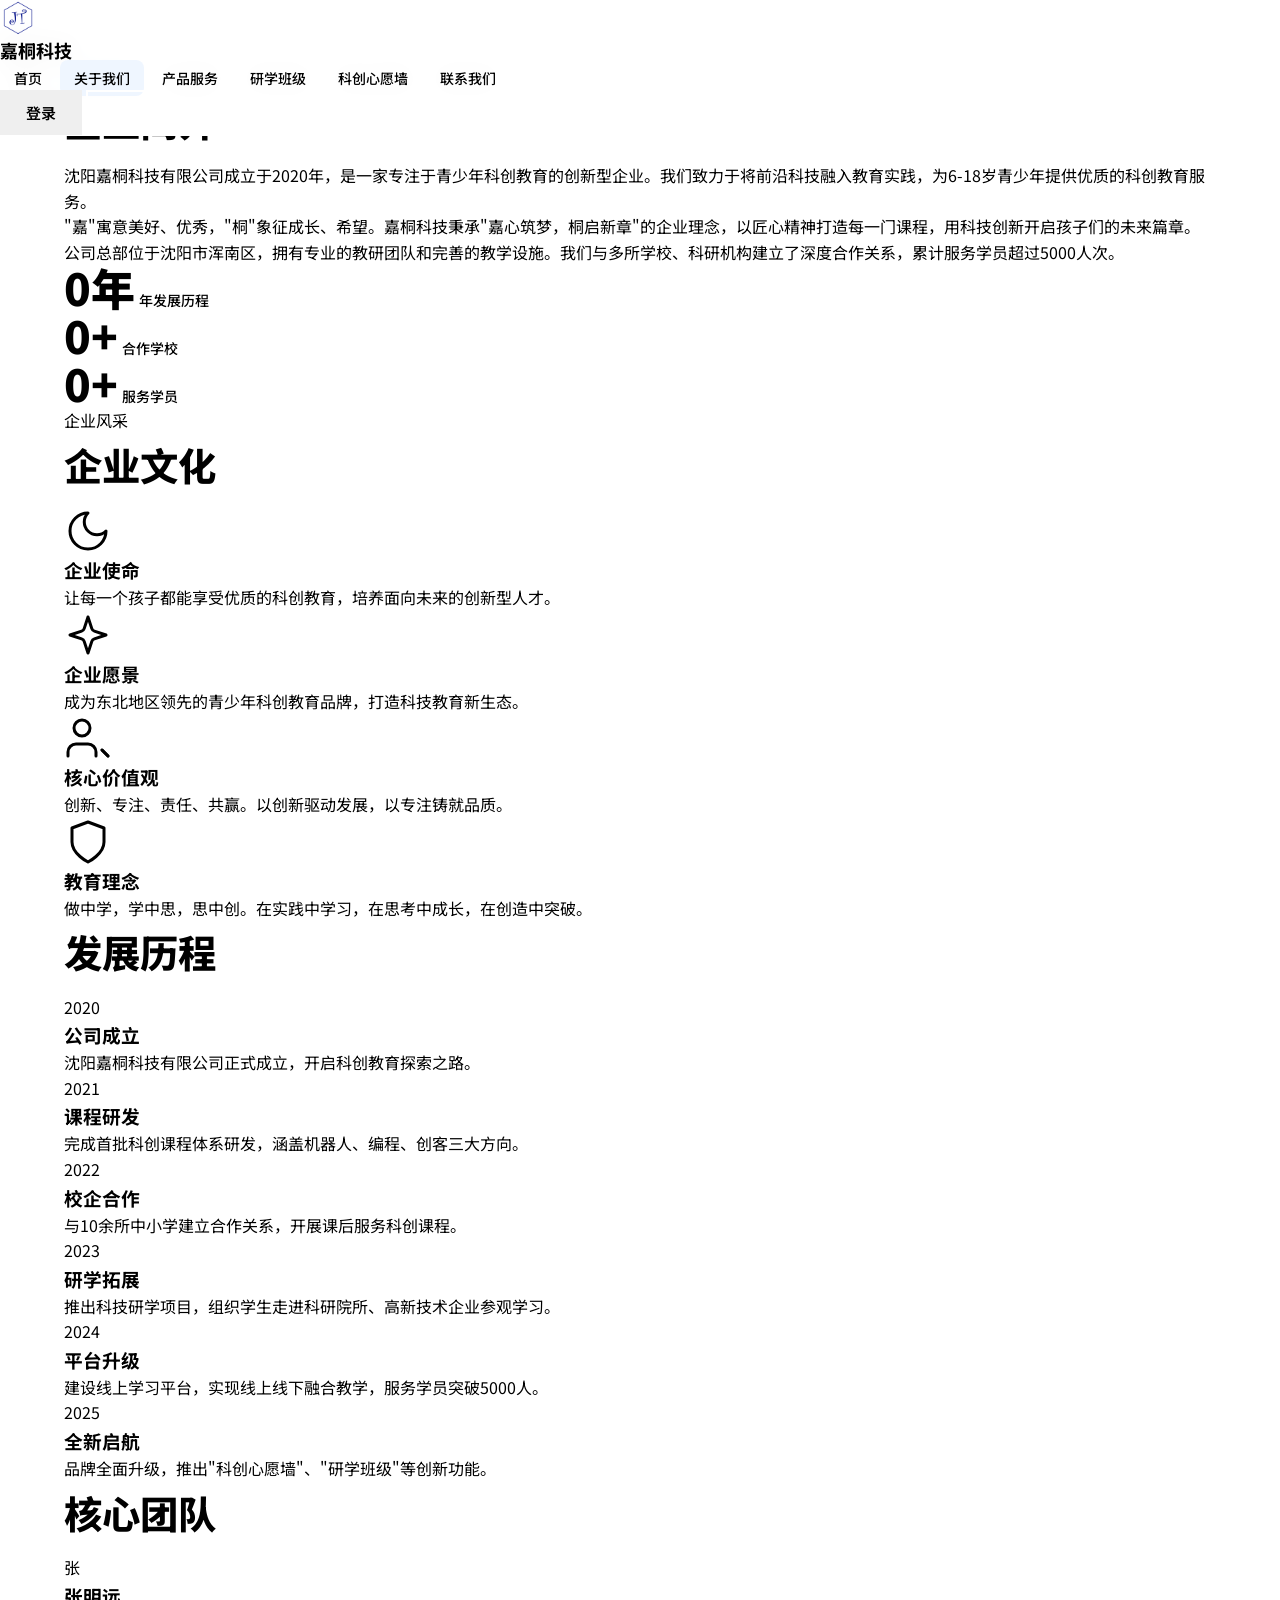
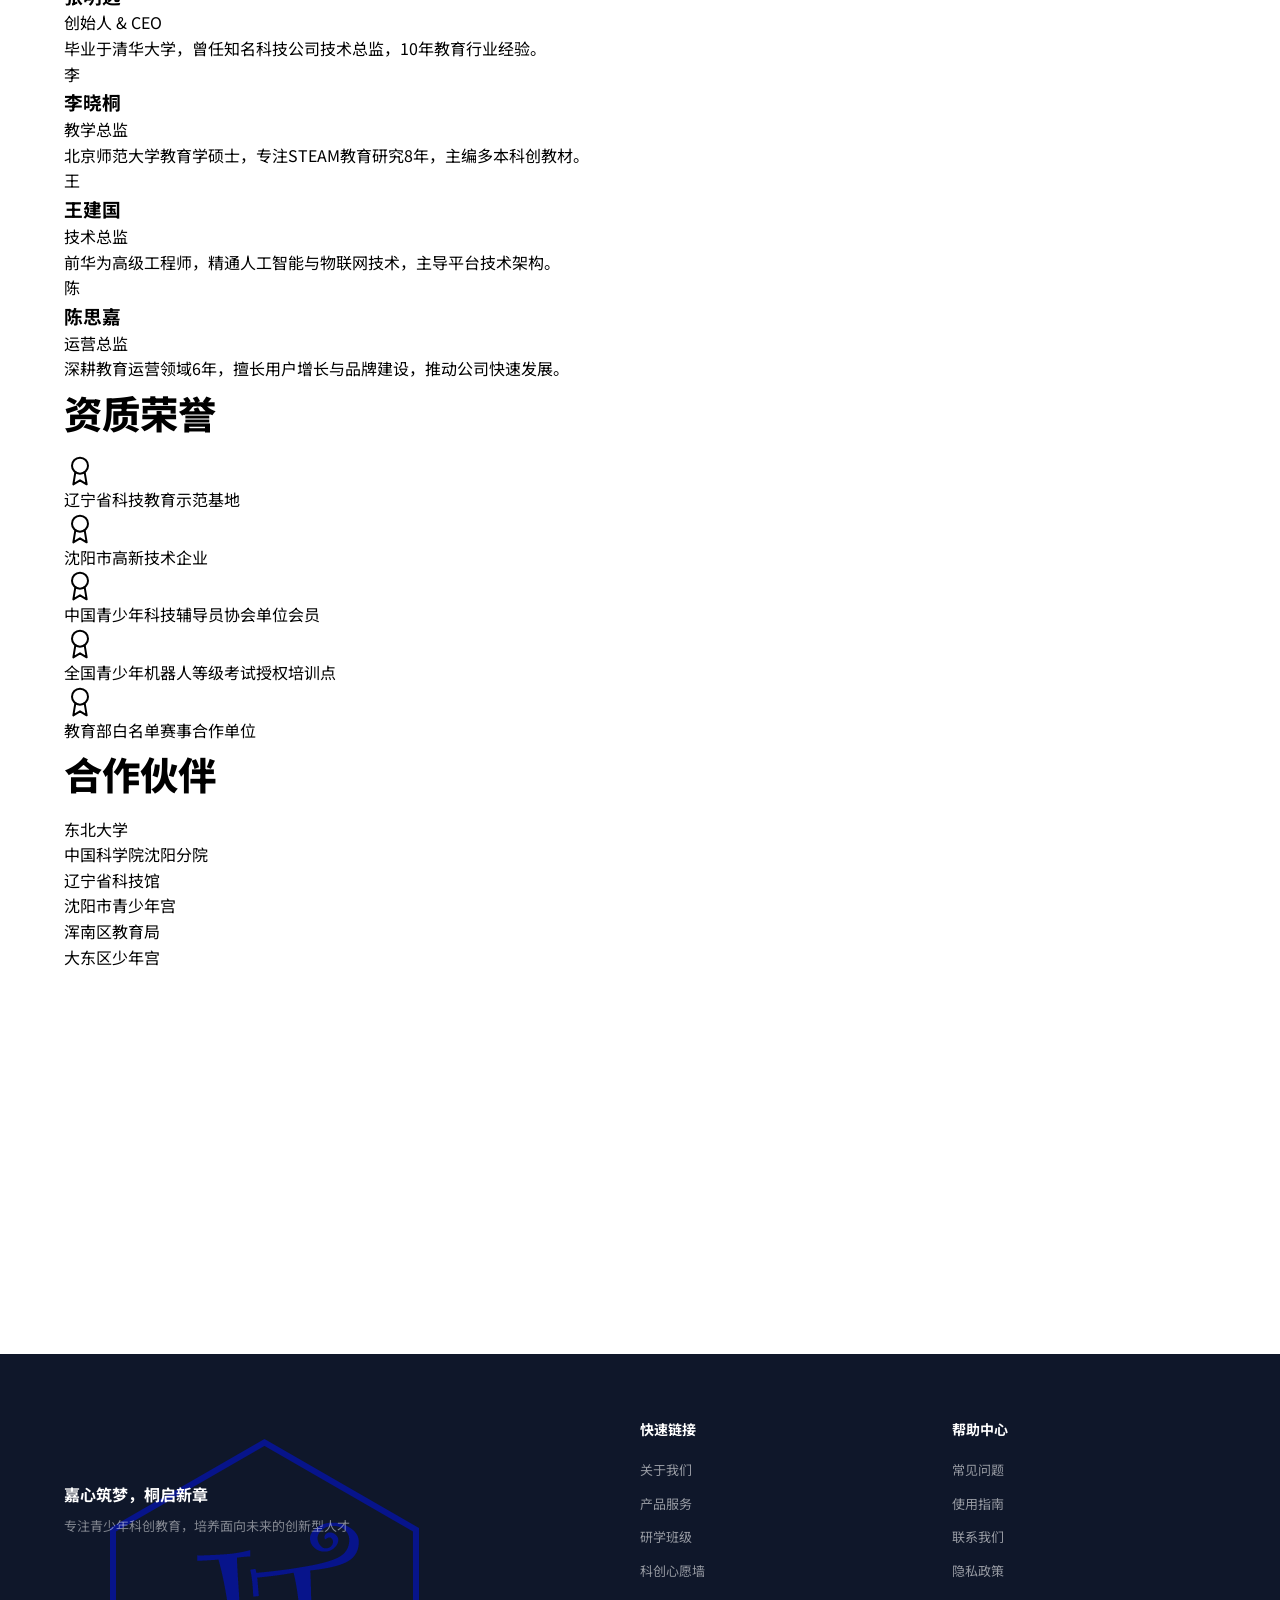
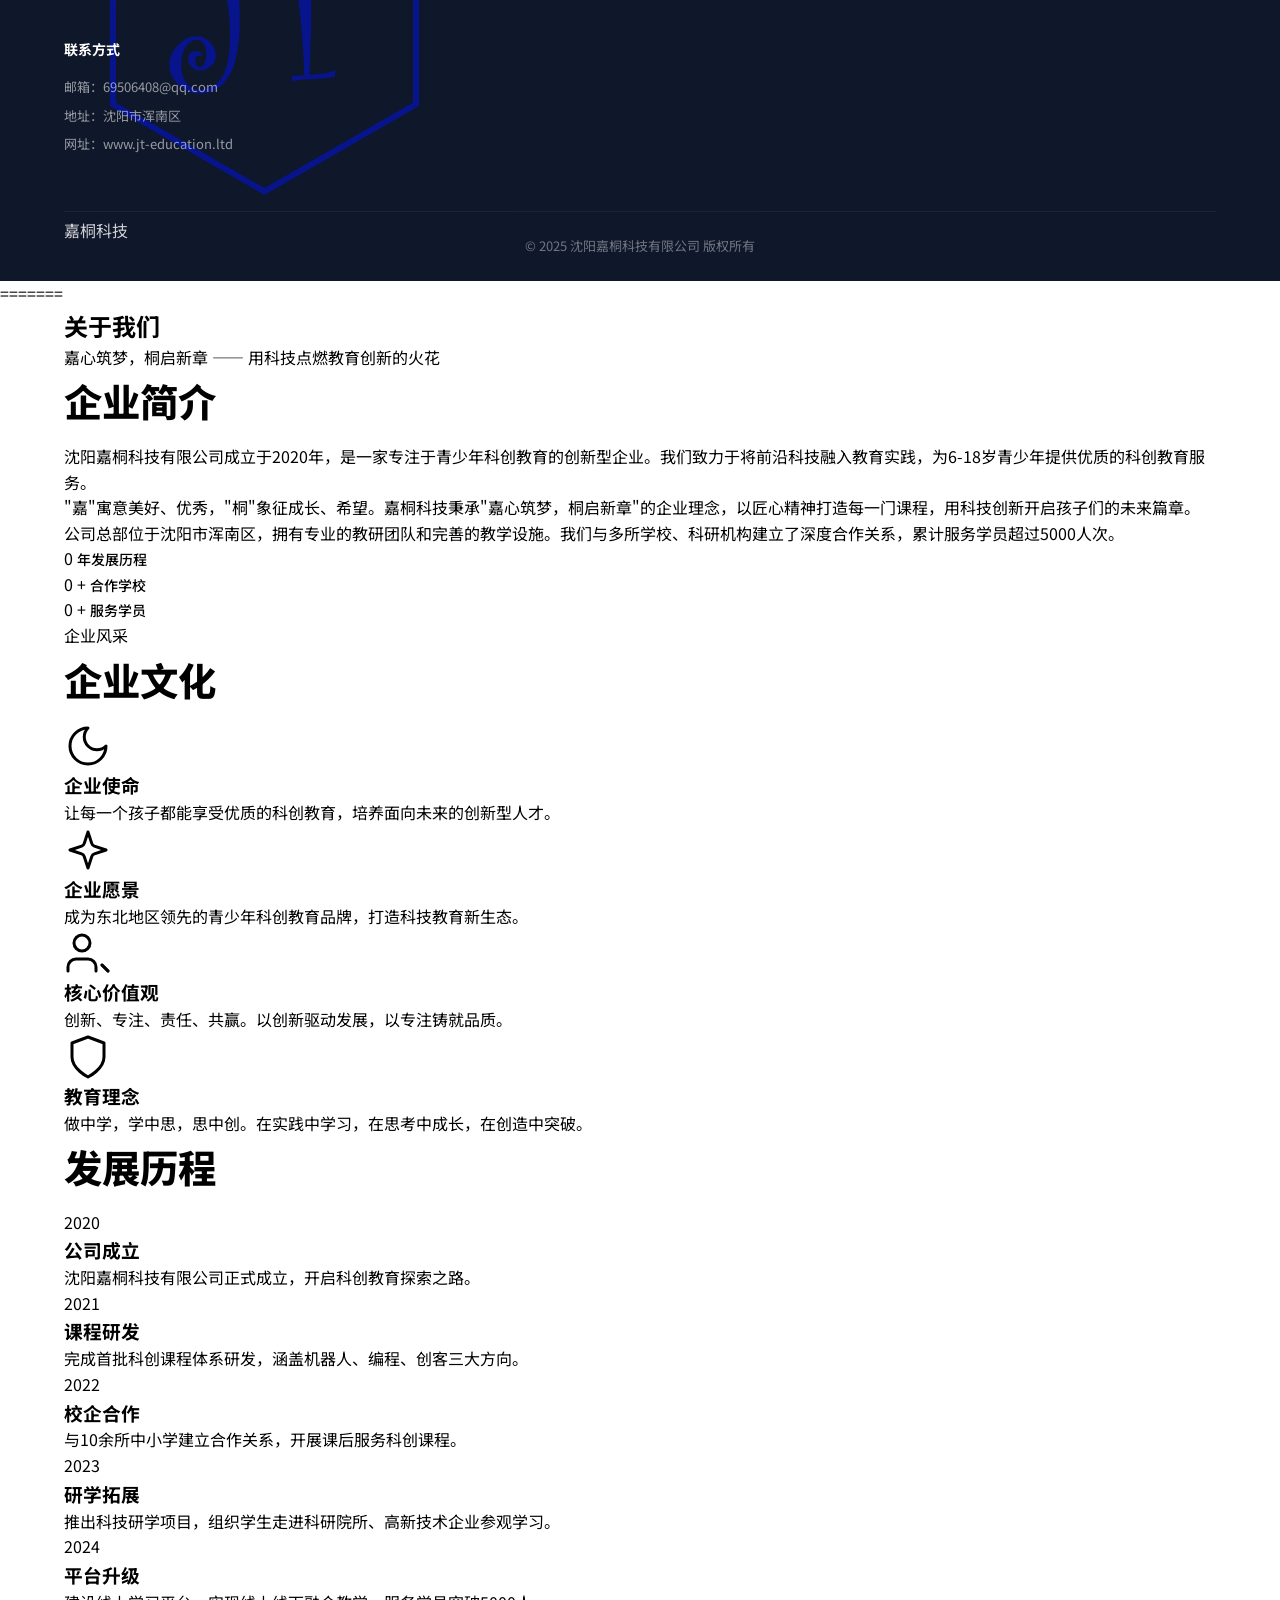
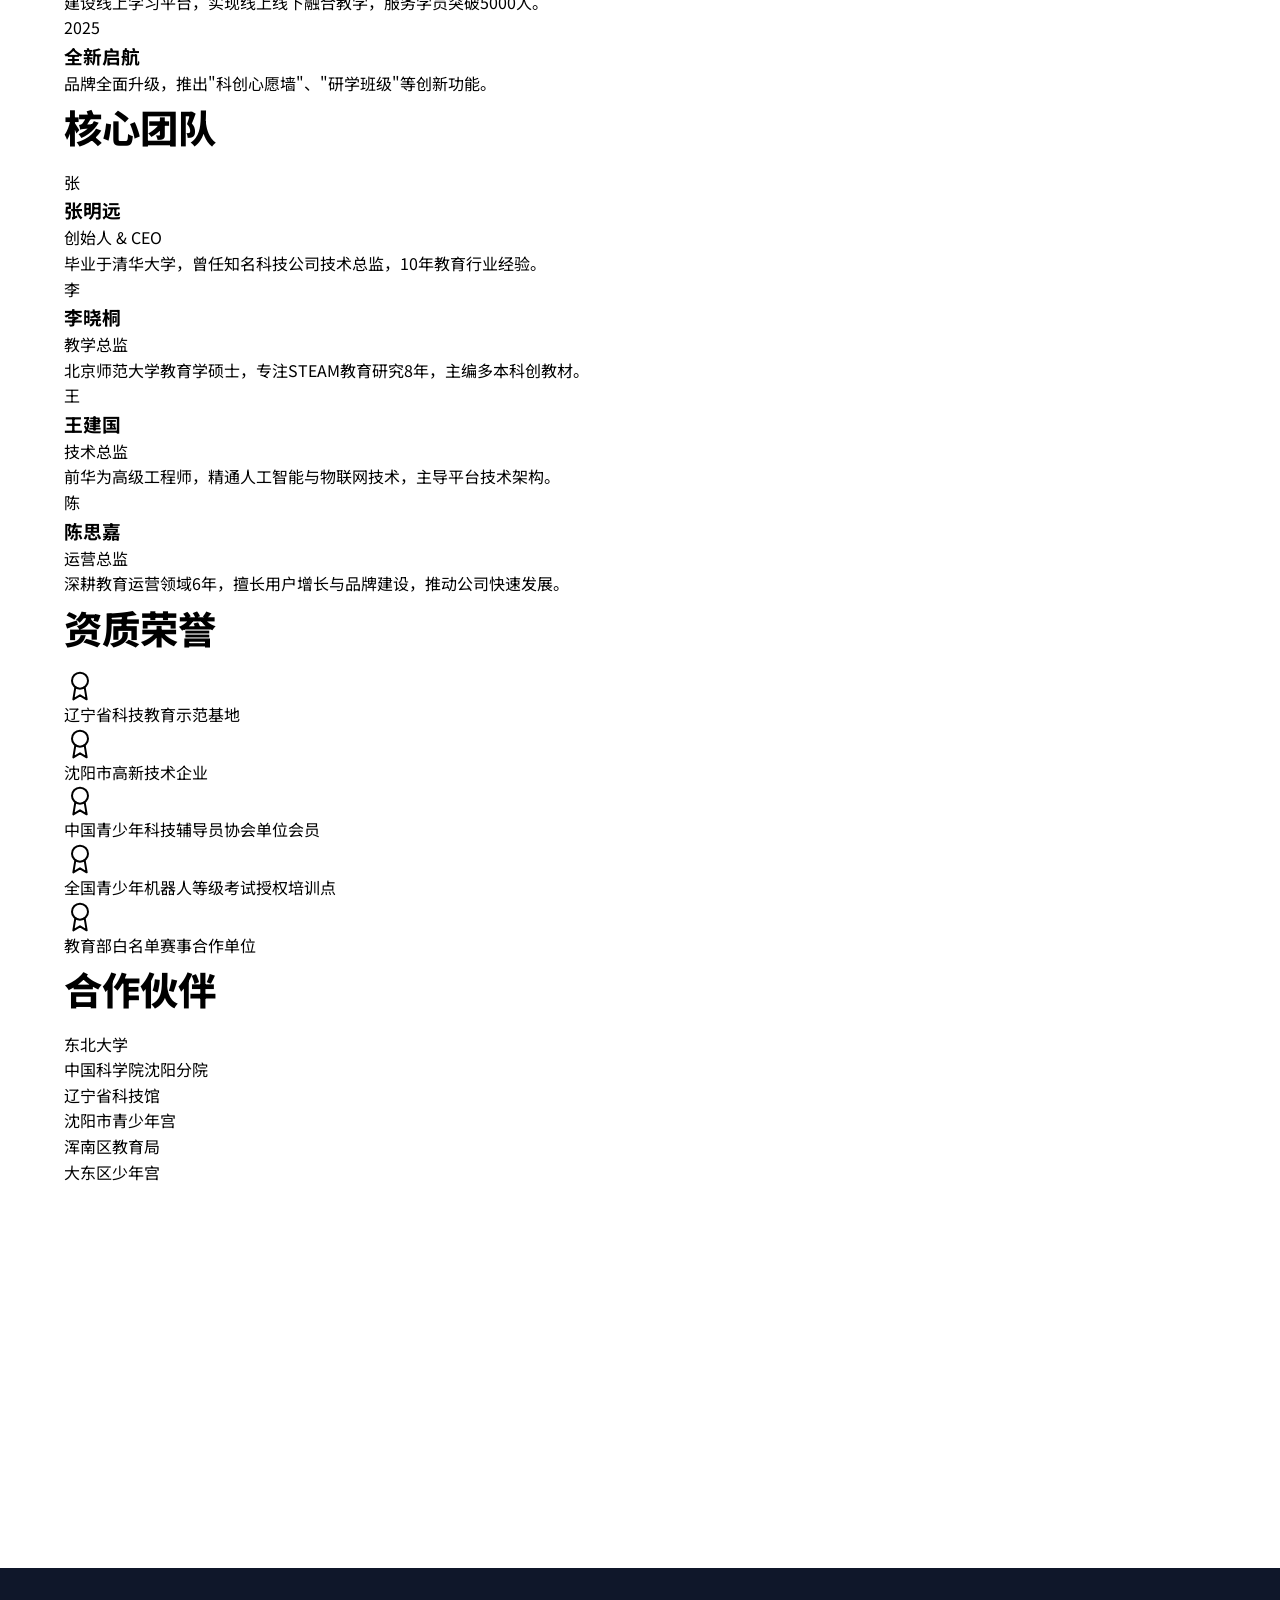
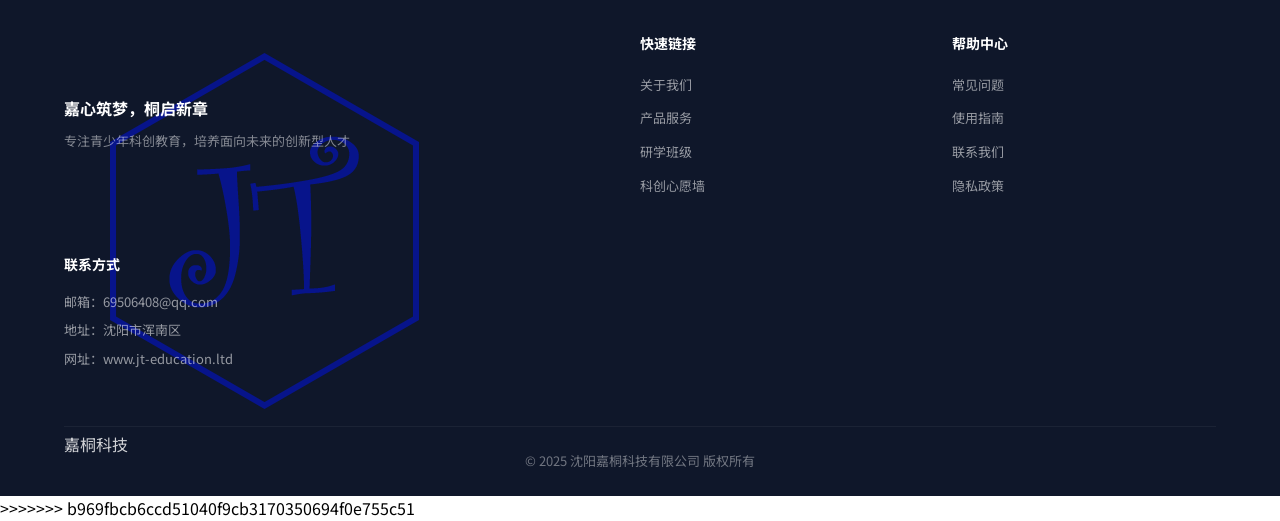
==== commit fd5f14b4: "Add files via upload" ====
--- a/about.html
+++ b/about.html
@@ -1,3 +1,418 @@
+<<<<<<< HEAD
+<!DOCTYPE html>
+<html lang="zh-CN">
+<head>
+    <meta charset="UTF-8">
+    <meta name="viewport" content="width=device-width, initial-scale=1.0">
+    <title>关于我们 - 沈阳嘉桐科技有限公司</title>
+    <meta name="description" content="了解沈阳嘉桐科技有限公司的企业文化、发展历程、核心团队和教育理念">
+    <link rel="stylesheet" href="style.css">
+    <link rel="preconnect" href="https://fonts.googleapis.com">
+    <link rel="preconnect" href="https://fonts.gstatic.com" crossorigin>
+    <link href="https://fonts.googleapis.com/css2?family=Noto+Sans+SC:wght@300;400;500;700;900&display=swap" rel="stylesheet">
+</head>
+<body>
+    <!-- 导航栏 -->
+    <nav class="navbar" id="navbar">
+        <div class="nav-container">
+            <a href="index.html" class="nav-logo-link">
+                <img src="logo.png" alt="嘉桐科技" class="nav-logo">
+                <span class="nav-brand">嘉桐科技</span>
+            </a>
+            <button class="nav-toggle" id="navToggle" aria-label="打开菜单">
+                <span></span>
+                <span></span>
+                <span></span>
+            </button>
+            <ul class="nav-menu" id="navMenu">
+                <li><a href="index.html">首页</a></li>
+                <li><a href="about.html" class="active">关于我们</a></li>
+                <li><a href="services.html">产品服务</a></li>
+                <li><a href="classes.html">研学班级</a></li>
+                <li><a href="wishwall.html">科创心愿墙</a></li>
+                <li><a href="contact.html">联系我们</a></li>
+            </ul>
+            <div class="nav-actions">
+                <button class="btn btn-outline" id="loginBtn">登录</button>
+                <button class="btn btn-primary" id="registerBtn">注册</button>
+            </div>
+        </div>
+    </nav>
+
+    <!-- 页面标题区 -->
+    <section class="page-header">
+        <div class="container">
+            <h1>关于我们</h1>
+            <p class="page-subtitle">嘉心筑梦，桐启新章 —— 用科技点燃教育创新的火花</p>
+        </div>
+    </section>
+
+    <!-- 企业简介 -->
+    <section class="section about-intro">
+        <div class="container">
+            <div class="about-grid">
+                <div class="about-content">
+                    <h2 class="section-title">企业简介</h2>
+                    <p class="lead-text">
+                        沈阳嘉桐科技有限公司成立于2020年，是一家专注于青少年科创教育的创新型企业。我们致力于将前沿科技融入教育实践，为6-18岁青少年提供优质的科创教育服务。
+                    </p>
+                    <p>
+                        "嘉"寓意美好、优秀，"桐"象征成长、希望。嘉桐科技秉承"嘉心筑梦，桐启新章"的企业理念，以匠心精神打造每一门课程，用科技创新开启孩子们的未来篇章。
+                    </p>
+                    <p>
+                        公司总部位于沈阳市浑南区，拥有专业的教研团队和完善的教学设施。我们与多所学校、科研机构建立了深度合作关系，累计服务学员超过5000人次。
+                    </p>
+                    <div class="about-stats">
+                        <div class="stat-item">
+                            <span class="stat-num" data-target="5" data-suffix="年">0年</span>
+                            <span class="stat-label">年发展历程</span>
+                        </div>
+                        <div class="stat-item">
+                            <span class="stat-num" data-target="50" data-suffix="+">0+</span>
+                            <span class="stat-label">合作学校</span>
+                        </div>
+                        <div class="stat-item">
+                            <span class="stat-num" data-target="5000" data-suffix="+">0+</span>
+                            <span class="stat-label">服务学员</span>
+                        </div>
+                    </div>
+                </div>
+                <div class="about-image">
+                    <div class="image-placeholder about-main-img">
+                        <span>企业风采</span>
+                    </div>
+                </div>
+            </div>
+        </div>
+    </section>
+
+    <!-- 企业文化 -->
+    <section class="section culture-section">
+        <div class="container">
+            <h2 class="section-title text-center">企业文化</h2>
+            <div class="culture-grid">
+                <div class="culture-card">
+                    <div class="culture-icon">
+                        <svg xmlns="http://www.w3.org/2000/svg" width="48" height="48" viewBox="0 0 24 24" fill="none" stroke="currentColor" stroke-width="1.5" stroke-linecap="round" stroke-linejoin="round"><path d="M12 3a6 6 0 0 0 9 9 9 9 0 1 1-9-9Z"/></svg>
+                    </div>
+                    <h3>企业使命</h3>
+                    <p>让每一个孩子都能享受优质的科创教育，培养面向未来的创新型人才。</p>
+                </div>
+                <div class="culture-card">
+                    <div class="culture-icon">
+                        <svg xmlns="http://www.w3.org/2000/svg" width="48" height="48" viewBox="0 0 24 24" fill="none" stroke="currentColor" stroke-width="1.5" stroke-linecap="round" stroke-linejoin="round"><path d="m12 3-1.912 5.813a2 2 0 0 1-1.275 1.275L3 12l5.813 1.912a2 2 0 0 1 1.275 1.275L12 21l1.912-5.813a2 2 0 0 1 1.275-1.275L21 12l-5.813-1.912a2 2 0 0 1-1.275-1.275L12 3Z"/></svg>
+                    </div>
+                    <h3>企业愿景</h3>
+                    <p>成为东北地区领先的青少年科创教育品牌，打造科技教育新生态。</p>
+                </div>
+                <div class="culture-card">
+                    <div class="culture-icon">
+                        <svg xmlns="http://www.w3.org/2000/svg" width="48" height="48" viewBox="0 0 24 24" fill="none" stroke="currentColor" stroke-width="1.5" stroke-linecap="round" stroke-linejoin="round"><path d="M16 21v-2a4 4 0 0 0-4-4H6a4 4 0 0 0-4 4v2"/><circle cx="9" cy="7" r="4"/><path d="m22 21-3-3"/><path d="m19 18 3 3"/></svg>
+                    </div>
+                    <h3>核心价值观</h3>
+                    <p>创新、专注、责任、共赢。以创新驱动发展，以专注铸就品质。</p>
+                </div>
+                <div class="culture-card">
+                    <div class="culture-icon">
+                        <svg xmlns="http://www.w3.org/2000/svg" width="48" height="48" viewBox="0 0 24 24" fill="none" stroke="currentColor" stroke-width="1.5" stroke-linecap="round" stroke-linejoin="round"><path d="M12 22s8-4 8-10V5l-8-3-8 3v7c0 6 8 10 8 10z"/></svg>
+                    </div>
+                    <h3>教育理念</h3>
+                    <p>做中学，学中思，思中创。在实践中学习，在思考中成长，在创造中突破。</p>
+                </div>
+            </div>
+        </div>
+    </section>
+
+    <!-- 发展历程 -->
+    <section class="section timeline-section">
+        <div class="container">
+            <h2 class="section-title text-center">发展历程</h2>
+            <div class="timeline">
+                <div class="timeline-item">
+                    <div class="timeline-year">2020</div>
+                    <div class="timeline-content">
+                        <h3>公司成立</h3>
+                        <p>沈阳嘉桐科技有限公司正式成立，开启科创教育探索之路。</p>
+                    </div>
+                </div>
+                <div class="timeline-item">
+                    <div class="timeline-year">2021</div>
+                    <div class="timeline-content">
+                        <h3>课程研发</h3>
+                        <p>完成首批科创课程体系研发，涵盖机器人、编程、创客三大方向。</p>
+                    </div>
+                </div>
+                <div class="timeline-item">
+                    <div class="timeline-year">2022</div>
+                    <div class="timeline-content">
+                        <h3>校企合作</h3>
+                        <p>与10余所中小学建立合作关系，开展课后服务科创课程。</p>
+                    </div>
+                </div>
+                <div class="timeline-item">
+                    <div class="timeline-year">2023</div>
+                    <div class="timeline-content">
+                        <h3>研学拓展</h3>
+                        <p>推出科技研学项目，组织学生走进科研院所、高新技术企业参观学习。</p>
+                    </div>
+                </div>
+                <div class="timeline-item">
+                    <div class="timeline-year">2024</div>
+                    <div class="timeline-content">
+                        <h3>平台升级</h3>
+                        <p>建设线上学习平台，实现线上线下融合教学，服务学员突破5000人。</p>
+                    </div>
+                </div>
+                <div class="timeline-item">
+                    <div class="timeline-year">2025</div>
+                    <div class="timeline-content">
+                        <h3>全新启航</h3>
+                        <p>品牌全面升级，推出"科创心愿墙"、"研学班级"等创新功能。</p>
+                    </div>
+                </div>
+            </div>
+        </div>
+    </section>
+
+    <!-- 核心团队 -->
+    <section class="section team-section">
+        <div class="container">
+            <h2 class="section-title text-center">核心团队</h2>
+            <div class="team-grid">
+                <div class="team-card">
+                    <div class="team-avatar">
+                        <div class="avatar-placeholder">张</div>
+                    </div>
+                    <h3>张明远</h3>
+                    <p class="team-role">创始人 & CEO</p>
+                    <p class="team-desc">毕业于清华大学，曾任知名科技公司技术总监，10年教育行业经验。</p>
+                </div>
+                <div class="team-card">
+                    <div class="team-avatar">
+                        <div class="avatar-placeholder">李</div>
+                    </div>
+                    <h3>李晓桐</h3>
+                    <p class="team-role">教学总监</p>
+                    <p class="team-desc">北京师范大学教育学硕士，专注STEAM教育研究8年，主编多本科创教材。</p>
+                </div>
+                <div class="team-card">
+                    <div class="team-avatar">
+                        <div class="avatar-placeholder">王</div>
+                    </div>
+                    <h3>王建国</h3>
+                    <p class="team-role">技术总监</p>
+                    <p class="team-desc">前华为高级工程师，精通人工智能与物联网技术，主导平台技术架构。</p>
+                </div>
+                <div class="team-card">
+                    <div class="team-avatar">
+                        <div class="avatar-placeholder">陈</div>
+                    </div>
+                    <h3>陈思嘉</h3>
+                    <p class="team-role">运营总监</p>
+                    <p class="team-desc">深耕教育运营领域6年，擅长用户增长与品牌建设，推动公司快速发展。</p>
+                </div>
+            </div>
+        </div>
+    </section>
+
+    <!-- 资质荣誉 -->
+    <section class="section honors-section">
+        <div class="container">
+            <h2 class="section-title text-center">资质荣誉</h2>
+            <div class="honors-grid">
+                <div class="honor-item">
+                    <div class="honor-icon">
+                        <svg xmlns="http://www.w3.org/2000/svg" width="32" height="32" viewBox="0 0 24 24" fill="none" stroke="currentColor" stroke-width="1.5" stroke-linecap="round" stroke-linejoin="round"><circle cx="12" cy="8" r="6"/><path d="M15.477 12.89 17 22l-5-3-5 3 1.523-9.11"/></svg>
+                    </div>
+                    <span>辽宁省科技教育示范基地</span>
+                </div>
+                <div class="honor-item">
+                    <div class="honor-icon">
+                        <svg xmlns="http://www.w3.org/2000/svg" width="32" height="32" viewBox="0 0 24 24" fill="none" stroke="currentColor" stroke-width="1.5" stroke-linecap="round" stroke-linejoin="round"><circle cx="12" cy="8" r="6"/><path d="M15.477 12.89 17 22l-5-3-5 3 1.523-9.11"/></svg>
+                    </div>
+                    <span>沈阳市高新技术企业</span>
+                </div>
+                <div class="honor-item">
+                    <div class="honor-icon">
+                        <svg xmlns="http://www.w3.org/2000/svg" width="32" height="32" viewBox="0 0 24 24" fill="none" stroke="currentColor" stroke-width="1.5" stroke-linecap="round" stroke-linejoin="round"><circle cx="12" cy="8" r="6"/><path d="M15.477 12.89 17 22l-5-3-5 3 1.523-9.11"/></svg>
+                    </div>
+                    <span>中国青少年科技辅导员协会单位会员</span>
+                </div>
+                <div class="honor-item">
+                    <div class="honor-icon">
+                        <svg xmlns="http://www.w3.org/2000/svg" width="32" height="32" viewBox="0 0 24 24" fill="none" stroke="currentColor" stroke-width="1.5" stroke-linecap="round" stroke-linejoin="round"><circle cx="12" cy="8" r="6"/><path d="M15.477 12.89 17 22l-5-3-5 3 1.523-9.11"/></svg>
+                    </div>
+                    <span>全国青少年机器人等级考试授权培训点</span>
+                </div>
+                <div class="honor-item">
+                    <div class="honor-icon">
+                        <svg xmlns="http://www.w3.org/2000/svg" width="32" height="32" viewBox="0 0 24 24" fill="none" stroke="currentColor" stroke-width="1.5" stroke-linecap="round" stroke-linejoin="round"><circle cx="12" cy="8" r="6"/><path d="M15.477 12.89 17 22l-5-3-5 3 1.523-9.11"/></svg>
+                    </div>
+                    <span>教育部白名单赛事合作单位</span>
+                </div>
+            </div>
+        </div>
+    </section>
+
+    <!-- 合作伙伴 -->
+    <section class="section partners-section">
+        <div class="container">
+            <h2 class="section-title text-center">合作伙伴</h2>
+            <div class="partners-grid">
+                <div class="partner-logo">东北大学</div>
+                <div class="partner-logo">中国科学院沈阳分院</div>
+                <div class="partner-logo">辽宁省科技馆</div>
+                <div class="partner-logo">沈阳市青少年宫</div>
+                <div class="partner-logo">浑南区教育局</div>
+                <div class="partner-logo">大东区少年宫</div>
+            </div>
+        </div>
+    </section>
+
+    <!-- CTA -->
+    <section class="section cta-section">
+        <div class="container">
+            <div class="cta-content">
+                <h2>加入我们，共创未来</h2>
+                <p>无论是学员、家长还是合作伙伴，嘉桐科技期待与您携手同行</p>
+                <div class="cta-buttons">
+                    <a href="contact.html" class="btn btn-primary btn-lg">联系我们</a>
+                    <a href="services.html" class="btn btn-outline btn-lg">了解课程</a>
+                </div>
+            </div>
+        </div>
+    </section>
+
+    <!-- 页脚 -->
+    <footer class="footer">
+        <div class="container">
+            <div class="footer-grid">
+                <div class="footer-brand">
+                    <div class="footer-logo">
+                        <img src="logo.png" alt="嘉桐科技" class="footer-logo-img">
+                        <span>嘉桐科技</span>
+                    </div>
+                    <p class="footer-slogan">嘉心筑梦，桐启新章</p>
+                    <p class="footer-desc">专注青少年科创教育，培养面向未来的创新型人才</p>
+                </div>
+                <div class="footer-links">
+                    <h4>快速链接</h4>
+                    <ul>
+                        <li><a href="about.html">关于我们</a></li>
+                        <li><a href="services.html">产品服务</a></li>
+                        <li><a href="classes.html">研学班级</a></li>
+                        <li><a href="wishwall.html">科创心愿墙</a></li>
+                    </ul>
+                </div>
+                <div class="footer-links">
+                    <h4>帮助中心</h4>
+                    <ul>
+                        <li><a href="#">常见问题</a></li>
+                        <li><a href="#">使用指南</a></li>
+                        <li><a href="contact.html">联系我们</a></li>
+                        <li><a href="#">隐私政策</a></li>
+                    </ul>
+                </div>
+                <div class="footer-contact">
+                    <h4>联系方式</h4>
+                    <p>邮箱：69506408@qq.com</p>
+                    <p>地址：沈阳市浑南区</p>
+                    <p>网址：www.jt-education.ltd</p>
+                </div>
+            </div>
+            <div class="footer-bottom">
+                <p>&copy; 2025 沈阳嘉桐科技有限公司 版权所有</p>
+            </div>
+        </div>
+    </footer>
+
+    <!-- 登录弹窗 -->
+    <div class="modal" id="loginModal">
+        <div class="modal-content">
+            <button class="modal-close" id="closeLoginModal">&times;</button>
+            <h2>用户登录</h2>
+            <form id="loginForm">
+                <div class="form-group">
+                    <label for="loginEmail">邮箱</label>
+                    <input type="email" id="loginEmail" required placeholder="请输入邮箱">
+                </div>
+                <div class="form-group">
+                    <label for="loginPassword">密码</label>
+                    <input type="password" id="loginPassword" required placeholder="请输入密码">
+                </div>
+                <div class="form-group admin-code-group" style="display:none;">
+                    <label for="adminCode">管理员邀请码</label>
+                    <input type="text" id="adminCode" placeholder="管理员登录请输入邀请码">
+                </div>
+                <button type="submit" class="btn btn-primary btn-block">登录</button>
+            </form>
+            <p class="form-footer">还没有账号？<a href="#" id="switchToRegister">立即注册</a></p>
+        </div>
+    </div>
+
+    <!-- 注册弹窗 -->
+    <div class="modal" id="registerModal">
+        <div class="modal-content">
+            <button class="modal-close" id="closeRegisterModal">&times;</button>
+            <h2>学员注册</h2>
+            <form id="registerForm">
+                <div class="form-group">
+                    <label for="registerName">姓名</label>
+                    <input type="text" id="registerName" required placeholder="请输入姓名">
+                </div>
+                <div class="form-group">
+                    <label for="registerEmail">邮箱</label>
+                    <input type="email" id="registerEmail" required placeholder="请输入邮箱">
+                </div>
+                <div class="form-group">
+                    <label for="registerPassword">密码</label>
+                    <input type="password" id="registerPassword" required placeholder="请设置密码（至少6位）" minlength="6">
+                </div>
+                <button type="submit" class="btn btn-primary btn-block">注册</button>
+            </form>
+            <p class="form-footer">已有账号？<a href="#" id="switchToLogin">立即登录</a></p>
+            <p class="form-footer"><a href="#" id="teacherRegisterLink">教师注册</a></p>
+        </div>
+    </div>
+
+    <!-- 教师注册弹窗 -->
+    <div class="modal" id="teacherRegisterModal">
+        <div class="modal-content">
+            <button class="modal-close" id="closeTeacherModal">&times;</button>
+            <h2>教师注册</h2>
+            <form id="teacherRegisterForm">
+                <div class="form-group">
+                    <label for="teacherName">姓名</label>
+                    <input type="text" id="teacherName" required placeholder="请输入姓名">
+                </div>
+                <div class="form-group">
+                    <label for="teacherEmail">邮箱</label>
+                    <input type="email" id="teacherEmail" required placeholder="请输入邮箱">
+                </div>
+                <div class="form-group">
+                    <label for="teacherPassword">密码</label>
+                    <input type="password" id="teacherPassword" required placeholder="请设置密码（至少6位）" minlength="6">
+                </div>
+                <div class="form-group">
+                    <label for="teacherCode">教师邀请码</label>
+                    <input type="text" id="teacherCode" required placeholder="请输入教师邀请码">
+                </div>
+                <button type="submit" class="btn btn-primary btn-block">注册</button>
+            </form>
+            <p class="form-footer"><a href="#" id="backToRegister">返回学员注册</a></p>
+        </div>
+    </div>
+
+    <!-- Toast 提示 -->
+    <div class="toast" id="toast"></div>
+
+    <!-- 引入 CloudBase SDK -->
+    <script src="https://imgcache.qq.com/qcloud/tcbjs/1.10.0/tcb.js"></script>
+    <script src="cloudbase.js"></script>
+    <script src="main.js"></script>
+</body>
+</html>
+=======
 <!DOCTYPE html>
 <html lang="zh-CN">
 <head>
@@ -413,3 +828,4 @@
     <script src="main.js"></script>
 </body>
 </html>
+>>>>>>> b969fbcb6ccd51040f9cb3170350694f0e755c51
--- a/style.css
+++ b/style.css
@@ -1,3 +1,576 @@
+<<<<<<< HEAD
+/* ================================================
+   沈阳嘉桐科技 - 全站样式
+   嘉心筑梦，桐启新章
+   ================================================ */
+
+/* ---------- CSS Variables ---------- */
+:root {
+    --primary: #1d4ed8;
+    --primary-light: #3b82f6;
+    --secondary: #7c3aed;
+    --accent: #f59e0b;
+    --success: #10b981;
+    --danger: #ef4444;
+    --warning: #f59e0b;
+    --text: #1e293b;
+    --text-muted: #64748b;
+    --bg: #f8fafc;
+    --white: #ffffff;
+    --border: #e2e8f0;
+    --shadow: 0 4px 20px rgba(0,0,0,0.08);
+    --shadow-lg: 0 8px 40px rgba(0,0,0,0.12);
+    --radius: 10px;
+    --radius-lg: 16px;
+    --transition: all 0.25s ease;
+    --nav-height: 70px;
+}
+
+/* ---------- Reset ---------- */
+*, *::before, *::after { margin: 0; padding: 0; box-sizing: border-box; }
+html { scroll-behavior: smooth; }
+body {
+    font-family: 'Noto Sans SC', -apple-system, BlinkMacSystemFont, sans-serif;
+    color: var(--text);
+    background: var(--white);
+    line-height: 1.6;
+    -webkit-font-smoothing: antialiased;
+}
+a { text-decoration: none; color: inherit; }
+img { max-width: 100%; display: block; }
+ul { list-style: none; }
+input, textarea, select, button { font-family: inherit; }
+
+/* ---------- Container ---------- */
+.container { max-width: 1200px; margin: 0 auto; padding: 0 1.5rem; }
+
+/* ====================================================
+   导航栏
+   ==================================================== */
+.navbar {
+    position: fixed; top: 0; left: 0; right: 0; z-index: 1000;
+    background: rgba(255,255,255,0.95);
+    backdrop-filter: blur(12px);
+    -webkit-backdrop-filter: blur(12px);
+    border-bottom: 1px solid transparent;
+    transition: var(--transition);
+    height: var(--nav-height);
+}
+.navbar.scrolled {
+    border-bottom-color: var(--border);
+    box-shadow: 0 2px 16px rgba(0,0,0,0.08);
+}
+.navbar .container {
+    display: flex; align-items: center;
+    justify-content: space-between; height: var(--nav-height);
+}
+.nav-brand {
+    display: flex; align-items: center; gap: 10px;
+    font-size: 18px; font-weight: 700; color: var(--primary);
+}
+.nav-logo { height: 36px; width: auto; }
+.brand-name { letter-spacing: 0.5px; }
+.nav-menu { display: flex; align-items: center; gap: 4px; }
+.nav-menu li a {
+    padding: 8px 14px; font-size: 14px; font-weight: 500;
+    color: var(--text-muted); border-radius: 8px; transition: var(--transition);
+}
+.nav-menu li a:hover, .nav-menu li a.active {
+    color: var(--primary); background: #eff6ff;
+}
+.nav-right { display: flex; align-items: center; gap: 8px; }
+.btn-login {
+    padding: 7px 16px; font-size: 14px; font-weight: 500;
+    color: var(--primary); background: transparent;
+    border: 1.5px solid var(--primary); border-radius: 8px;
+    cursor: pointer; transition: var(--transition);
+}
+.btn-login:hover { background: var(--primary); color: #fff; }
+.btn-register {
+    padding: 7px 16px; font-size: 14px; font-weight: 500;
+    color: #fff; background: var(--primary); border: none;
+    border-radius: 8px; cursor: pointer; transition: var(--transition);
+}
+.btn-register:hover { background: var(--primary-light); }
+.nav-user { display: flex; align-items: center; gap: 8px; }
+.user-name {
+    font-size: 14px; font-weight: 500; color: var(--text);
+    padding: 6px 10px; background: #f1f5f9; border-radius: 8px;
+    max-width: 120px; overflow: hidden; text-overflow: ellipsis; white-space: nowrap;
+}
+.btn-admin {
+    padding: 6px 12px; font-size: 13px; color: var(--secondary);
+    background: #f5f3ff; border-radius: 8px; font-weight: 500;
+}
+.btn-admin:hover { background: #ede9fe; }
+.btn-logout {
+    padding: 6px 12px; font-size: 13px; color: var(--text-muted);
+    background: transparent; border: 1px solid var(--border);
+    border-radius: 8px; cursor: pointer; transition: var(--transition);
+}
+.btn-logout:hover { border-color: var(--danger); color: var(--danger); }
+.nav-toggle {
+    display: none; cursor: pointer; font-size: 20px;
+    color: var(--text); padding: 4px;
+}
+
+/* ====================================================
+   首页 Hero
+   ==================================================== */
+.hero {
+    min-height: 100vh;
+    background: linear-gradient(135deg, #0f172a 0%, #1e1b4b 40%, #1d4ed8 100%);
+    position: relative; overflow: hidden;
+    display: flex; align-items: center; padding-top: var(--nav-height);
+}
+.hero-bg {
+    position: absolute; inset: 0;
+    background: radial-gradient(ellipse at 70% 50%, rgba(124,58,237,0.3) 0%, transparent 60%),
+                radial-gradient(ellipse at 20% 80%, rgba(29,78,216,0.4) 0%, transparent 50%);
+    pointer-events: none;
+}
+.hero-content { position: relative; z-index: 1; padding: 5rem 0; }
+.hero-badge {
+    display: inline-flex; align-items: center; gap: 8px;
+    background: rgba(255,255,255,0.1); border: 1px solid rgba(255,255,255,0.2);
+    color: rgba(255,255,255,0.9); padding: 6px 16px; border-radius: 20px;
+    font-size: 13px; font-weight: 500; margin-bottom: 1.5rem;
+    backdrop-filter: blur(8px);
+}
+.hero-title {
+    font-size: clamp(2.5rem, 6vw, 5rem);
+    font-weight: 900; color: #fff; line-height: 1.1;
+    margin-bottom: 1rem; letter-spacing: -1px;
+}
+.hero-title .line1 { color: #fff; }
+.hero-title .line-sep { color: rgba(255,255,255,0.4); }
+.hero-title .line2 {
+    background: linear-gradient(135deg, #60a5fa, #a78bfa);
+    -webkit-background-clip: text; -webkit-text-fill-color: transparent;
+    background-clip: text;
+}
+.hero-sub { font-size: 1.25rem; color: rgba(255,255,255,0.7); margin-bottom: 0.5rem; font-weight: 500; }
+.hero-desc { font-size: 1rem; color: rgba(255,255,255,0.5); margin-bottom: 2.5rem; }
+.hero-btns { display: flex; gap: 1rem; flex-wrap: wrap; }
+.hero-scroll {
+    position: absolute; bottom: 2rem; left: 50%;
+    transform: translateX(-50%); color: rgba(255,255,255,0.4);
+    font-size: 1.25rem; animation: bounce 2s infinite;
+}
+@keyframes bounce { 0%,100%{transform:translateX(-50%) translateY(0)} 50%{transform:translateX(-50%) translateY(8px)} }
+
+/* ====================================================
+   通用按钮
+   ==================================================== */
+.btn {
+    display: inline-flex; align-items: center; gap: 8px;
+    padding: 10px 24px; border: 2px solid transparent;
+    border-radius: var(--radius); font-weight: 600; font-size: 15px;
+    cursor: pointer; transition: var(--transition); white-space: nowrap;
+}
+.btn:hover { transform: translateY(-2px); }
+.btn:active { transform: translateY(0); }
+.btn-primary { background: var(--primary); color: #fff; border-color: var(--primary); }
+.btn-primary:hover { background: var(--primary-light); border-color: var(--primary-light); }
+.btn-outline-white { background: transparent; color: #fff; border-color: rgba(255,255,255,0.6); }
+.btn-outline-white:hover { background: rgba(255,255,255,0.15); border-color: #fff; }
+.btn-accent { background: var(--accent); color: #fff; border-color: var(--accent); }
+.btn-accent:hover { background: #d97706; border-color: #d97706; }
+.btn-white { background: #fff; color: var(--primary); border-color: #fff; }
+.btn-white:hover { background: #f1f5f9; }
+.btn-lg { padding: 14px 32px; font-size: 16px; border-radius: 12px; }
+.btn-sm { padding: 7px 16px; font-size: 13px; border-radius: 6px; }
+.btn-block { width: 100%; justify-content: center; }
+
+/* ====================================================
+   统计区
+   ==================================================== */
+.stats-section { background: var(--white); padding: 4rem 0; border-bottom: 1px solid var(--border); }
+.stats-grid { display: grid; grid-template-columns: repeat(4, 1fr); gap: 2rem; text-align: center; }
+.stat-item {}
+.stat-num { font-size: 2.75rem; font-weight: 900; color: var(--primary); line-height: 1; }
+.stat-label { font-size: 14px; color: var(--text-muted); margin-top: 0.5rem; font-weight: 500; }
+
+/* ====================================================
+   服务预览
+   ==================================================== */
+.services-preview { padding: 6rem 0; background: var(--bg); }
+.section-header { text-align: center; margin-bottom: 3rem; }
+.section-tag {
+    display: inline-block; background: #eff6ff; color: var(--primary);
+    padding: 4px 14px; border-radius: 20px; font-size: 13px;
+    font-weight: 600; margin-bottom: 0.75rem;
+}
+.section-title { font-size: clamp(1.75rem, 3vw, 2.5rem); font-weight: 800; color: var(--text); margin-bottom: 0.75rem; }
+.section-desc { color: var(--text-muted); font-size: 15px; }
+.services-grid { display: grid; grid-template-columns: repeat(4, 1fr); gap: 1.5rem; }
+.service-card {
+    background: var(--white); border-radius: var(--radius-lg);
+    padding: 2rem 1.5rem; text-align: center;
+    border: 1px solid var(--border); transition: var(--transition);
+}
+.service-card:hover { transform: translateY(-6px); box-shadow: var(--shadow-lg); border-color: var(--primary); }
+.service-icon {
+    width: 60px; height: 60px; margin: 0 auto 1.25rem;
+    background: linear-gradient(135deg, #eff6ff, #f5f3ff);
+    border-radius: 16px; display: flex; align-items: center;
+    justify-content: center; font-size: 1.5rem; color: var(--primary);
+    transition: var(--transition);
+}
+.service-card:hover .service-icon { background: linear-gradient(135deg, var(--primary), var(--secondary)); color: #fff; }
+.service-card h3 { font-size: 1.1rem; font-weight: 700; margin-bottom: 0.75rem; }
+.service-card p { font-size: 14px; color: var(--text-muted); margin-bottom: 1.25rem; line-height: 1.7; }
+.card-link { font-size: 13px; color: var(--primary); font-weight: 600; }
+.card-link i { transition: var(--transition); }
+.card-link:hover i { transform: translateX(4px); }
+
+/* ====================================================
+   特色功能
+   ==================================================== */
+.features-section { padding: 4rem 0; background: var(--white); }
+.features-grid { display: grid; grid-template-columns: 1fr 1fr; gap: 1.5rem; }
+.feature-card {
+    border-radius: var(--radius-lg); padding: 2.5rem;
+    display: flex; align-items: center; gap: 2rem;
+    transition: var(--transition); cursor: pointer;
+}
+.feature-card:hover { transform: translateY(-4px); box-shadow: var(--shadow-lg); }
+.wishwall-card { background: linear-gradient(135deg, #fef9c3, #fef3c7); border: 1px solid #fde68a; }
+.classes-card { background: linear-gradient(135deg, #eff6ff, #dbeafe); border: 1px solid #bfdbfe; }
+.feature-icon { font-size: 2.5rem; flex-shrink: 0; }
+.wishwall-card .feature-icon { color: #d97706; }
+.classes-card .feature-icon { color: var(--primary); }
+.feature-text h3 { font-size: 1.25rem; font-weight: 700; margin-bottom: 0.5rem; }
+.feature-text p { font-size: 14px; color: var(--text-muted); margin-bottom: 1rem; line-height: 1.6; }
+
+/* ====================================================
+   新闻区
+   ==================================================== */
+.news-section { padding: 6rem 0; background: var(--bg); }
+.news-grid { display: grid; grid-template-columns: 1fr 1fr 1fr; gap: 1.5rem; }
+.news-card {
+    background: var(--white); border-radius: var(--radius-lg);
+    padding: 1.75rem; border: 1px solid var(--border);
+    transition: var(--transition);
+}
+.news-card:hover { transform: translateY(-4px); box-shadow: var(--shadow); }
+.news-card.featured { border-color: var(--primary); border-left: 4px solid var(--primary); }
+.news-tag {
+    display: inline-block; background: #eff6ff; color: var(--primary);
+    padding: 3px 10px; border-radius: 20px; font-size: 12px;
+    font-weight: 600; margin-bottom: 0.75rem;
+}
+.news-card h3 { font-size: 15px; font-weight: 700; margin-bottom: 0.75rem; line-height: 1.5; }
+.news-card p { font-size: 13px; color: var(--text-muted); line-height: 1.7; margin-bottom: 1rem; }
+.news-footer { display: flex; align-items: center; justify-content: space-between; }
+.news-date { font-size: 12px; color: var(--text-muted); }
+.news-link { font-size: 13px; color: var(--primary); font-weight: 600; }
+
+/* ====================================================
+   CTA 区
+   ==================================================== */
+.cta-section {
+    padding: 6rem 0; text-align: center;
+    background: linear-gradient(135deg, var(--primary), var(--secondary));
+    color: #fff;
+}
+.cta-section h2 { font-size: 2.25rem; font-weight: 800; margin-bottom: 1rem; }
+.cta-section p { font-size: 1.1rem; opacity: 0.85; margin-bottom: 2rem; }
+
+/* ====================================================
+   页脚
+   ==================================================== */
+.footer { background: #0f172a; color: rgba(255,255,255,0.8); padding: 4rem 0 0; }
+.footer-grid { display: grid; grid-template-columns: 2fr 1fr 1fr; gap: 3rem; margin-bottom: 3rem; }
+.footer-logo { height: 48px; margin-bottom: 1rem; }
+.footer-slogan { font-size: 1rem; font-weight: 700; color: #fff; margin-bottom: 0.5rem; }
+.footer-desc { font-size: 13px; opacity: 0.6; line-height: 1.7; }
+.footer-links h4, .footer-contact h4 { font-size: 14px; font-weight: 700; color: #fff; margin-bottom: 1rem; }
+.footer-links ul li { margin-bottom: 0.5rem; }
+.footer-links ul li a { font-size: 13px; opacity: 0.7; transition: var(--transition); }
+.footer-links ul li a:hover { opacity: 1; color: #60a5fa; }
+.footer-contact p { font-size: 13px; opacity: 0.7; margin-bottom: 0.5rem; display: flex; align-items: center; gap: 8px; }
+.footer-bottom { border-top: 1px solid rgba(255,255,255,0.1); padding: 1.5rem 0; text-align: center; font-size: 13px; opacity: 0.5; }
+
+/* ====================================================
+   页面通用 Hero
+   ==================================================== */
+.page-hero {
+    padding: calc(var(--nav-height) + 4rem) 0 4rem;
+    position: relative; overflow: hidden; text-align: center; color: #fff;
+}
+.page-hero-bg { position: absolute; inset: 0; }
+.page-hero .container { position: relative; z-index: 1; }
+.page-hero h1 { font-size: clamp(2rem, 4vw, 3rem); font-weight: 800; margin-bottom: 0.75rem; }
+.page-hero p { font-size: 1rem; opacity: 0.85; }
+.wishwall-hero .page-hero-bg { background: linear-gradient(135deg, #f59e0b, #ef4444); }
+.classes-hero .page-hero-bg { background: linear-gradient(135deg, #1d4ed8, #7c3aed); }
+.contact-hero .page-hero-bg { background: linear-gradient(135deg, #059669, #1d4ed8); }
+
+/* ====================================================
+   心愿墙
+   ==================================================== */
+.wish-action-bar { background: var(--bg); padding: 2rem 0; border-bottom: 1px solid var(--border); }
+.wish-action-content {
+    display: flex; align-items: center; justify-content: space-between;
+    gap: 1.5rem; flex-wrap: wrap; margin-bottom: 1rem;
+}
+.wish-action-content h3 { font-size: 1.1rem; font-weight: 700; }
+.wish-action-content p { font-size: 13px; color: var(--text-muted); margin-top: 4px; }
+.wish-notice {
+    background: #fef9c3; border: 1px solid #fde68a; border-radius: 8px;
+    padding: 0.75rem 1rem; font-size: 13px; color: #92400e;
+    display: flex; align-items: center; gap: 8px;
+}
+
+.wishwall-section { padding: 3rem 0 5rem; background: var(--white); }
+.wishwall-grid {
+    display: grid;
+    grid-template-columns: repeat(auto-fill, minmax(260px, 1fr));
+    gap: 1.5rem;
+}
+.wish-sticker {
+    background: var(--white); border-radius: var(--radius-lg);
+    padding: 1.5rem; border: 1px solid var(--border);
+    box-shadow: var(--shadow); cursor: pointer;
+    transform: rotate(var(--rot, 0deg));
+    transition: var(--transition);
+}
+.wish-sticker:hover { transform: rotate(0deg) translateY(-6px) scale(1.02); box-shadow: var(--shadow-lg); z-index: 1; }
+.sticker-icon { font-size: 2rem; margin-bottom: 0.75rem; }
+.sticker-title { font-size: 15px; font-weight: 700; margin-bottom: 0.5rem; line-height: 1.4; }
+.sticker-desc { font-size: 13px; color: var(--text-muted); line-height: 1.6; margin-bottom: 0.75rem; }
+.sticker-tags { display: flex; flex-wrap: wrap; gap: 4px; margin-bottom: 0.75rem; }
+.wish-tag, .sticker-tags .wish-tag {
+    background: #eff6ff; color: var(--primary);
+    padding: 2px 8px; border-radius: 20px; font-size: 12px; font-weight: 500;
+}
+.sticker-footer { display: flex; justify-content: space-between; align-items: center; }
+.sticker-author, .sticker-date { font-size: 12px; color: var(--text-muted); }
+
+/* 创意详情 */
+.wish-detail h2 { font-size: 1.5rem; font-weight: 800; margin-bottom: 1rem; }
+.wish-detail-meta { display: flex; gap: 1rem; margin-bottom: 1rem; font-size: 13px; color: var(--text-muted); }
+.wish-detail-tags { margin-bottom: 1.25rem; display: flex; gap: 6px; flex-wrap: wrap; }
+.wish-detail-content { font-size: 15px; line-height: 1.8; color: var(--text); white-space: pre-wrap; }
+
+/* ====================================================
+   班级系统
+   ==================================================== */
+.classes-action-bar { background: var(--bg); padding: 2rem 0; border-bottom: 1px solid var(--border); }
+.classes-action-content { display: flex; justify-content: space-between; align-items: center; gap: 1.5rem; flex-wrap: wrap; }
+.action-tips { display: flex; gap: 2rem; flex-wrap: wrap; }
+.tip-item { display: flex; align-items: center; gap: 10px; font-size: 14px; color: var(--text-muted); }
+.tip-item i { color: var(--primary); font-size: 1.25rem; }
+.action-btns { display: flex; gap: 0.75rem; }
+
+.classes-section { padding: 3rem 0 5rem; }
+#classesContainer { display: grid; grid-template-columns: repeat(auto-fill, minmax(300px, 1fr)); gap: 1.5rem; }
+.class-card {
+    background: var(--white); border-radius: var(--radius-lg);
+    border: 1px solid var(--border); overflow: hidden;
+    box-shadow: var(--shadow); transition: var(--transition);
+}
+.class-card:hover { transform: translateY(-4px); box-shadow: var(--shadow-lg); }
+.class-header { padding: 1.5rem 1.5rem 0; }
+.class-subject-badge {
+    display: inline-block; background: linear-gradient(135deg, var(--primary), var(--secondary));
+    color: #fff; padding: 3px 10px; border-radius: 20px;
+    font-size: 12px; font-weight: 600; margin-bottom: 0.5rem;
+}
+.class-card h3 { font-size: 1.1rem; font-weight: 700; }
+.class-desc { padding: 0.75rem 1.5rem; font-size: 13px; color: var(--text-muted); line-height: 1.6; }
+.class-info { padding: 0 1.5rem 1rem; display: flex; gap: 1rem; font-size: 13px; color: var(--text-muted); }
+.class-info span { display: flex; align-items: center; gap: 5px; }
+.class-card .btn { margin: 0 1.5rem 1.5rem; }
+
+/* 登录提示 / 空状态 */
+.login-required, .empty-tip {
+    text-align: center; padding: 5rem 2rem; color: var(--text-muted);
+    grid-column: 1 / -1;
+}
+.login-required i, .empty-tip i { font-size: 3rem; margin-bottom: 1rem; color: var(--border); display: block; }
+.login-required p, .empty-tip p { font-size: 1rem; margin-bottom: 1.5rem; }
+
+/* ====================================================
+   联系页
+   ==================================================== */
+.contact-section { padding: 5rem 0; }
+.contact-grid { display: grid; grid-template-columns: 1fr 1.4fr; gap: 4rem; }
+.contact-info-panel h2 { font-size: 1.5rem; font-weight: 800; margin-bottom: 0.75rem; }
+.contact-info-panel > p { font-size: 14px; color: var(--text-muted); margin-bottom: 2rem; line-height: 1.7; }
+.contact-items { display: flex; flex-direction: column; gap: 1.25rem; }
+.contact-item { display: flex; align-items: flex-start; gap: 1rem; }
+.contact-icon-wrap {
+    width: 44px; height: 44px; flex-shrink: 0;
+    background: linear-gradient(135deg, var(--primary), var(--secondary));
+    border-radius: 10px; display: flex; align-items: center;
+    justify-content: center; color: #fff; font-size: 1rem;
+}
+.contact-item h4 { font-size: 14px; font-weight: 700; margin-bottom: 2px; }
+.contact-item p { font-size: 13px; color: var(--text-muted); }
+.contact-form-panel h2 { font-size: 1.5rem; font-weight: 800; margin-bottom: 1.5rem; }
+.form-row { display: grid; grid-template-columns: 1fr 1fr; gap: 1rem; }
+
+.faq-section { padding: 5rem 0; background: var(--bg); }
+.faq-list { max-width: 780px; margin: 0 auto; display: flex; flex-direction: column; gap: 0.75rem; }
+.faq-item { background: var(--white); border-radius: var(--radius); border: 1px solid var(--border); overflow: hidden; }
+.faq-question {
+    width: 100%; display: flex; justify-content: space-between; align-items: center;
+    padding: 1.125rem 1.5rem; background: none; border: none; cursor: pointer;
+    font-size: 15px; font-weight: 600; text-align: left; transition: var(--transition);
+}
+.faq-question:hover { background: #f8fafc; }
+.faq-question i { font-size: 14px; color: var(--text-muted); transition: var(--transition); flex-shrink: 0; }
+.faq-item.open .faq-question i { transform: rotate(180deg); color: var(--primary); }
+.faq-answer { max-height: 0; overflow: hidden; transition: max-height 0.3s ease; }
+.faq-item.open .faq-answer { max-height: 200px; }
+.faq-answer p { padding: 0 1.5rem 1.25rem; font-size: 14px; color: var(--text-muted); line-height: 1.7; }
+
+/* ====================================================
+   表单样式
+   ==================================================== */
+.form-group { margin-bottom: 1.25rem; }
+.form-group label {
+    display: block; font-size: 14px; font-weight: 600;
+    color: var(--text); margin-bottom: 6px;
+}
+.form-group label i { color: var(--primary); width: 16px; }
+.form-group input,
+.form-group textarea,
+.form-group select {
+    width: 100%; padding: 11px 14px;
+    border: 1.5px solid var(--border); border-radius: var(--radius);
+    font-size: 14px; color: var(--text);
+    background: var(--white); transition: var(--transition);
+    outline: none;
+}
+.form-group input:focus,
+.form-group textarea:focus,
+.form-group select:focus { border-color: var(--primary); box-shadow: 0 0 0 3px rgba(29,78,216,0.1); }
+.form-group textarea { resize: vertical; min-height: 100px; }
+.form-group small { font-size: 12px; color: var(--text-muted); margin-top: 4px; display: block; }
+.required { color: var(--danger); }
+
+/* 标签多选框 */
+.tag-checkboxes { display: flex; flex-wrap: wrap; gap: 8px; }
+.tag-check {
+    display: flex; align-items: center; gap: 6px;
+    padding: 6px 12px; border: 1.5px solid var(--border);
+    border-radius: 20px; font-size: 13px; font-weight: 500;
+    cursor: pointer; transition: var(--transition);
+}
+.tag-check:hover { border-color: var(--primary); color: var(--primary); }
+.tag-check input[type="checkbox"] { display: none; }
+.tag-check:has(input:checked) {
+    background: #eff6ff; border-color: var(--primary); color: var(--primary);
+}
+
+/* ====================================================
+   弹窗
+   ==================================================== */
+.modal {
+    display: none; position: fixed; inset: 0; z-index: 2000;
+    background: rgba(0,0,0,0.5); backdrop-filter: blur(4px);
+    align-items: center; justify-content: center; padding: 1rem;
+}
+.modal.active { display: flex; animation: fadeIn 0.2s ease; }
+@keyframes fadeIn { from{opacity:0} to{opacity:1} }
+.modal-content {
+    background: var(--white); border-radius: var(--radius-lg);
+    padding: 2rem; width: 100%; max-width: 420px;
+    position: relative; max-height: 90vh; overflow-y: auto;
+    animation: slideUp 0.25s ease;
+    box-shadow: 0 20px 60px rgba(0,0,0,0.2);
+}
+.modal-lg { max-width: 580px; }
+@keyframes slideUp { from{transform:translateY(20px);opacity:0} to{transform:translateY(0);opacity:1} }
+.modal-close {
+    position: absolute; top: 1rem; right: 1.25rem;
+    font-size: 1.5rem; color: var(--text-muted); cursor: pointer;
+    line-height: 1; transition: var(--transition);
+}
+.modal-close:hover { color: var(--danger); transform: rotate(90deg); }
+.modal-header { text-align: center; margin-bottom: 1.5rem; }
+.modal-header h2 { font-size: 1.5rem; font-weight: 800; }
+.modal-logo { height: 48px; margin: 0 auto 0.75rem; }
+.modal-tip { text-align: center; font-size: 13px; color: var(--text-muted); margin-top: 1rem; }
+.modal-tip a { color: var(--primary); font-weight: 600; }
+.modal-desc { font-size: 13px; color: var(--text-muted); margin-bottom: 1.5rem; line-height: 1.6; }
+
+/* ====================================================
+   Toast 提示
+   ==================================================== */
+.toast {
+    position: fixed; bottom: 2rem; right: 2rem; z-index: 9999;
+    padding: 0.875rem 1.25rem; border-radius: 10px; color: #fff;
+    font-size: 14px; font-weight: 500; opacity: 0; pointer-events: none;
+    transform: translateY(10px); transition: all 0.3s;
+    display: flex; align-items: center; gap: 8px;
+    max-width: 320px; box-shadow: 0 4px 20px rgba(0,0,0,0.2);
+}
+.toast.show { opacity: 1; transform: translateY(0); pointer-events: auto; }
+.toast-success { background: var(--success); }
+.toast-error   { background: var(--danger); }
+.toast-warning { background: var(--warning); }
+.toast-info    { background: var(--primary); }
+
+/* ====================================================
+   加载状态
+   ==================================================== */
+.loading-spinner {
+    text-align: center; padding: 4rem; color: var(--text-muted);
+    font-size: 15px; grid-column: 1 / -1;
+}
+.loading-spinner i { font-size: 1.5rem; margin-bottom: 0.5rem; display: block; color: var(--primary); }
+
+/* ====================================================
+   移动端响应式
+   ==================================================== */
+@media (max-width: 1024px) {
+    .services-grid { grid-template-columns: repeat(2, 1fr); }
+    .stats-grid { grid-template-columns: repeat(2, 1fr); }
+    .news-grid { grid-template-columns: 1fr 1fr; }
+    .footer-grid { grid-template-columns: 1fr 1fr; }
+}
+
+@media (max-width: 768px) {
+    .nav-menu {
+        display: none; position: fixed; top: var(--nav-height); left: 0; right: 0;
+        background: var(--white); border-bottom: 1px solid var(--border);
+        flex-direction: column; padding: 1rem; gap: 4px;
+        box-shadow: 0 8px 20px rgba(0,0,0,0.1);
+    }
+    .nav-menu.active { display: flex; }
+    .nav-menu li a { display: block; padding: 10px 16px; }
+    .nav-toggle { display: block; }
+    .brand-name { display: none; }
+
+    .hero-title { font-size: 2.5rem; }
+    .hero-btns { flex-direction: column; }
+
+    .features-grid { grid-template-columns: 1fr; }
+    .feature-card { flex-direction: column; text-align: center; }
+
+    .services-grid { grid-template-columns: 1fr; }
+    .news-grid { grid-template-columns: 1fr; }
+
+    .contact-grid { grid-template-columns: 1fr; gap: 2rem; }
+    .form-row { grid-template-columns: 1fr; }
+
+    .footer-grid { grid-template-columns: 1fr; gap: 2rem; }
+    .stats-grid { grid-template-columns: repeat(2, 1fr); gap: 1.5rem; }
+}
+
+@media (max-width: 480px) {
+    .hero-title { font-size: 2rem; }
+    .stats-grid { grid-template-columns: repeat(2, 1fr); }
+    .wishwall-grid { grid-template-columns: 1fr; }
+    #classesContainer { grid-template-columns: 1fr; }
+    .btn-lg { padding: 12px 24px; font-size: 15px; }
+    .modal-content { padding: 1.5rem; }
+}
+=======
 /* ================================================
    沈阳嘉桐科技 - 全站样式
    嘉心筑梦，桐启新章
@@ -569,3 +1142,4 @@
     .btn-lg { padding: 12px 24px; font-size: 15px; }
     .modal-content { padding: 1.5rem; }
 }
+>>>>>>> b969fbcb6ccd51040f9cb3170350694f0e755c51
--- a/style.css
+++ b/style.css
@@ -1,3 +1,576 @@
+<<<<<<< HEAD
+/* ================================================
+   沈阳嘉桐科技 - 全站样式
+   嘉心筑梦，桐启新章
+   ================================================ */
+
+/* ---------- CSS Variables ---------- */
+:root {
+    --primary: #1d4ed8;
+    --primary-light: #3b82f6;
+    --secondary: #7c3aed;
+    --accent: #f59e0b;
+    --success: #10b981;
+    --danger: #ef4444;
+    --warning: #f59e0b;
+    --text: #1e293b;
+    --text-muted: #64748b;
+    --bg: #f8fafc;
+    --white: #ffffff;
+    --border: #e2e8f0;
+    --shadow: 0 4px 20px rgba(0,0,0,0.08);
+    --shadow-lg: 0 8px 40px rgba(0,0,0,0.12);
+    --radius: 10px;
+    --radius-lg: 16px;
+    --transition: all 0.25s ease;
+    --nav-height: 70px;
+}
+
+/* ---------- Reset ---------- */
+*, *::before, *::after { margin: 0; padding: 0; box-sizing: border-box; }
+html { scroll-behavior: smooth; }
+body {
+    font-family: 'Noto Sans SC', -apple-system, BlinkMacSystemFont, sans-serif;
+    color: var(--text);
+    background: var(--white);
+    line-height: 1.6;
+    -webkit-font-smoothing: antialiased;
+}
+a { text-decoration: none; color: inherit; }
+img { max-width: 100%; display: block; }
+ul { list-style: none; }
+input, textarea, select, button { font-family: inherit; }
+
+/* ---------- Container ---------- */
+.container { max-width: 1200px; margin: 0 auto; padding: 0 1.5rem; }
+
+/* ====================================================
+   导航栏
+   ==================================================== */
+.navbar {
+    position: fixed; top: 0; left: 0; right: 0; z-index: 1000;
+    background: rgba(255,255,255,0.95);
+    backdrop-filter: blur(12px);
+    -webkit-backdrop-filter: blur(12px);
+    border-bottom: 1px solid transparent;
+    transition: var(--transition);
+    height: var(--nav-height);
+}
+.navbar.scrolled {
+    border-bottom-color: var(--border);
+    box-shadow: 0 2px 16px rgba(0,0,0,0.08);
+}
+.navbar .container {
+    display: flex; align-items: center;
+    justify-content: space-between; height: var(--nav-height);
+}
+.nav-brand {
+    display: flex; align-items: center; gap: 10px;
+    font-size: 18px; font-weight: 700; color: var(--primary);
+}
+.nav-logo { height: 36px; width: auto; }
+.brand-name { letter-spacing: 0.5px; }
+.nav-menu { display: flex; align-items: center; gap: 4px; }
+.nav-menu li a {
+    padding: 8px 14px; font-size: 14px; font-weight: 500;
+    color: var(--text-muted); border-radius: 8px; transition: var(--transition);
+}
+.nav-menu li a:hover, .nav-menu li a.active {
+    color: var(--primary); background: #eff6ff;
+}
+.nav-right { display: flex; align-items: center; gap: 8px; }
+.btn-login {
+    padding: 7px 16px; font-size: 14px; font-weight: 500;
+    color: var(--primary); background: transparent;
+    border: 1.5px solid var(--primary); border-radius: 8px;
+    cursor: pointer; transition: var(--transition);
+}
+.btn-login:hover { background: var(--primary); color: #fff; }
+.btn-register {
+    padding: 7px 16px; font-size: 14px; font-weight: 500;
+    color: #fff; background: var(--primary); border: none;
+    border-radius: 8px; cursor: pointer; transition: var(--transition);
+}
+.btn-register:hover { background: var(--primary-light); }
+.nav-user { display: flex; align-items: center; gap: 8px; }
+.user-name {
+    font-size: 14px; font-weight: 500; color: var(--text);
+    padding: 6px 10px; background: #f1f5f9; border-radius: 8px;
+    max-width: 120px; overflow: hidden; text-overflow: ellipsis; white-space: nowrap;
+}
+.btn-admin {
+    padding: 6px 12px; font-size: 13px; color: var(--secondary);
+    background: #f5f3ff; border-radius: 8px; font-weight: 500;
+}
+.btn-admin:hover { background: #ede9fe; }
+.btn-logout {
+    padding: 6px 12px; font-size: 13px; color: var(--text-muted);
+    background: transparent; border: 1px solid var(--border);
+    border-radius: 8px; cursor: pointer; transition: var(--transition);
+}
+.btn-logout:hover { border-color: var(--danger); color: var(--danger); }
+.nav-toggle {
+    display: none; cursor: pointer; font-size: 20px;
+    color: var(--text); padding: 4px;
+}
+
+/* ====================================================
+   首页 Hero
+   ==================================================== */
+.hero {
+    min-height: 100vh;
+    background: linear-gradient(135deg, #0f172a 0%, #1e1b4b 40%, #1d4ed8 100%);
+    position: relative; overflow: hidden;
+    display: flex; align-items: center; padding-top: var(--nav-height);
+}
+.hero-bg {
+    position: absolute; inset: 0;
+    background: radial-gradient(ellipse at 70% 50%, rgba(124,58,237,0.3) 0%, transparent 60%),
+                radial-gradient(ellipse at 20% 80%, rgba(29,78,216,0.4) 0%, transparent 50%);
+    pointer-events: none;
+}
+.hero-content { position: relative; z-index: 1; padding: 5rem 0; }
+.hero-badge {
+    display: inline-flex; align-items: center; gap: 8px;
+    background: rgba(255,255,255,0.1); border: 1px solid rgba(255,255,255,0.2);
+    color: rgba(255,255,255,0.9); padding: 6px 16px; border-radius: 20px;
+    font-size: 13px; font-weight: 500; margin-bottom: 1.5rem;
+    backdrop-filter: blur(8px);
+}
+.hero-title {
+    font-size: clamp(2.5rem, 6vw, 5rem);
+    font-weight: 900; color: #fff; line-height: 1.1;
+    margin-bottom: 1rem; letter-spacing: -1px;
+}
+.hero-title .line1 { color: #fff; }
+.hero-title .line-sep { color: rgba(255,255,255,0.4); }
+.hero-title .line2 {
+    background: linear-gradient(135deg, #60a5fa, #a78bfa);
+    -webkit-background-clip: text; -webkit-text-fill-color: transparent;
+    background-clip: text;
+}
+.hero-sub { font-size: 1.25rem; color: rgba(255,255,255,0.7); margin-bottom: 0.5rem; font-weight: 500; }
+.hero-desc { font-size: 1rem; color: rgba(255,255,255,0.5); margin-bottom: 2.5rem; }
+.hero-btns { display: flex; gap: 1rem; flex-wrap: wrap; }
+.hero-scroll {
+    position: absolute; bottom: 2rem; left: 50%;
+    transform: translateX(-50%); color: rgba(255,255,255,0.4);
+    font-size: 1.25rem; animation: bounce 2s infinite;
+}
+@keyframes bounce { 0%,100%{transform:translateX(-50%) translateY(0)} 50%{transform:translateX(-50%) translateY(8px)} }
+
+/* ====================================================
+   通用按钮
+   ==================================================== */
+.btn {
+    display: inline-flex; align-items: center; gap: 8px;
+    padding: 10px 24px; border: 2px solid transparent;
+    border-radius: var(--radius); font-weight: 600; font-size: 15px;
+    cursor: pointer; transition: var(--transition); white-space: nowrap;
+}
+.btn:hover { transform: translateY(-2px); }
+.btn:active { transform: translateY(0); }
+.btn-primary { background: var(--primary); color: #fff; border-color: var(--primary); }
+.btn-primary:hover { background: var(--primary-light); border-color: var(--primary-light); }
+.btn-outline-white { background: transparent; color: #fff; border-color: rgba(255,255,255,0.6); }
+.btn-outline-white:hover { background: rgba(255,255,255,0.15); border-color: #fff; }
+.btn-accent { background: var(--accent); color: #fff; border-color: var(--accent); }
+.btn-accent:hover { background: #d97706; border-color: #d97706; }
+.btn-white { background: #fff; color: var(--primary); border-color: #fff; }
+.btn-white:hover { background: #f1f5f9; }
+.btn-lg { padding: 14px 32px; font-size: 16px; border-radius: 12px; }
+.btn-sm { padding: 7px 16px; font-size: 13px; border-radius: 6px; }
+.btn-block { width: 100%; justify-content: center; }
+
+/* ====================================================
+   统计区
+   ==================================================== */
+.stats-section { background: var(--white); padding: 4rem 0; border-bottom: 1px solid var(--border); }
+.stats-grid { display: grid; grid-template-columns: repeat(4, 1fr); gap: 2rem; text-align: center; }
+.stat-item {}
+.stat-num { font-size: 2.75rem; font-weight: 900; color: var(--primary); line-height: 1; }
+.stat-label { font-size: 14px; color: var(--text-muted); margin-top: 0.5rem; font-weight: 500; }
+
+/* ====================================================
+   服务预览
+   ==================================================== */
+.services-preview { padding: 6rem 0; background: var(--bg); }
+.section-header { text-align: center; margin-bottom: 3rem; }
+.section-tag {
+    display: inline-block; background: #eff6ff; color: var(--primary);
+    padding: 4px 14px; border-radius: 20px; font-size: 13px;
+    font-weight: 600; margin-bottom: 0.75rem;
+}
+.section-title { font-size: clamp(1.75rem, 3vw, 2.5rem); font-weight: 800; color: var(--text); margin-bottom: 0.75rem; }
+.section-desc { color: var(--text-muted); font-size: 15px; }
+.services-grid { display: grid; grid-template-columns: repeat(4, 1fr); gap: 1.5rem; }
+.service-card {
+    background: var(--white); border-radius: var(--radius-lg);
+    padding: 2rem 1.5rem; text-align: center;
+    border: 1px solid var(--border); transition: var(--transition);
+}
+.service-card:hover { transform: translateY(-6px); box-shadow: var(--shadow-lg); border-color: var(--primary); }
+.service-icon {
+    width: 60px; height: 60px; margin: 0 auto 1.25rem;
+    background: linear-gradient(135deg, #eff6ff, #f5f3ff);
+    border-radius: 16px; display: flex; align-items: center;
+    justify-content: center; font-size: 1.5rem; color: var(--primary);
+    transition: var(--transition);
+}
+.service-card:hover .service-icon { background: linear-gradient(135deg, var(--primary), var(--secondary)); color: #fff; }
+.service-card h3 { font-size: 1.1rem; font-weight: 700; margin-bottom: 0.75rem; }
+.service-card p { font-size: 14px; color: var(--text-muted); margin-bottom: 1.25rem; line-height: 1.7; }
+.card-link { font-size: 13px; color: var(--primary); font-weight: 600; }
+.card-link i { transition: var(--transition); }
+.card-link:hover i { transform: translateX(4px); }
+
+/* ====================================================
+   特色功能
+   ==================================================== */
+.features-section { padding: 4rem 0; background: var(--white); }
+.features-grid { display: grid; grid-template-columns: 1fr 1fr; gap: 1.5rem; }
+.feature-card {
+    border-radius: var(--radius-lg); padding: 2.5rem;
+    display: flex; align-items: center; gap: 2rem;
+    transition: var(--transition); cursor: pointer;
+}
+.feature-card:hover { transform: translateY(-4px); box-shadow: var(--shadow-lg); }
+.wishwall-card { background: linear-gradient(135deg, #fef9c3, #fef3c7); border: 1px solid #fde68a; }
+.classes-card { background: linear-gradient(135deg, #eff6ff, #dbeafe); border: 1px solid #bfdbfe; }
+.feature-icon { font-size: 2.5rem; flex-shrink: 0; }
+.wishwall-card .feature-icon { color: #d97706; }
+.classes-card .feature-icon { color: var(--primary); }
+.feature-text h3 { font-size: 1.25rem; font-weight: 700; margin-bottom: 0.5rem; }
+.feature-text p { font-size: 14px; color: var(--text-muted); margin-bottom: 1rem; line-height: 1.6; }
+
+/* ====================================================
+   新闻区
+   ==================================================== */
+.news-section { padding: 6rem 0; background: var(--bg); }
+.news-grid { display: grid; grid-template-columns: 1fr 1fr 1fr; gap: 1.5rem; }
+.news-card {
+    background: var(--white); border-radius: var(--radius-lg);
+    padding: 1.75rem; border: 1px solid var(--border);
+    transition: var(--transition);
+}
+.news-card:hover { transform: translateY(-4px); box-shadow: var(--shadow); }
+.news-card.featured { border-color: var(--primary); border-left: 4px solid var(--primary); }
+.news-tag {
+    display: inline-block; background: #eff6ff; color: var(--primary);
+    padding: 3px 10px; border-radius: 20px; font-size: 12px;
+    font-weight: 600; margin-bottom: 0.75rem;
+}
+.news-card h3 { font-size: 15px; font-weight: 700; margin-bottom: 0.75rem; line-height: 1.5; }
+.news-card p { font-size: 13px; color: var(--text-muted); line-height: 1.7; margin-bottom: 1rem; }
+.news-footer { display: flex; align-items: center; justify-content: space-between; }
+.news-date { font-size: 12px; color: var(--text-muted); }
+.news-link { font-size: 13px; color: var(--primary); font-weight: 600; }
+
+/* ====================================================
+   CTA 区
+   ==================================================== */
+.cta-section {
+    padding: 6rem 0; text-align: center;
+    background: linear-gradient(135deg, var(--primary), var(--secondary));
+    color: #fff;
+}
+.cta-section h2 { font-size: 2.25rem; font-weight: 800; margin-bottom: 1rem; }
+.cta-section p { font-size: 1.1rem; opacity: 0.85; margin-bottom: 2rem; }
+
+/* ====================================================
+   页脚
+   ==================================================== */
+.footer { background: #0f172a; color: rgba(255,255,255,0.8); padding: 4rem 0 0; }
+.footer-grid { display: grid; grid-template-columns: 2fr 1fr 1fr; gap: 3rem; margin-bottom: 3rem; }
+.footer-logo { height: 48px; margin-bottom: 1rem; }
+.footer-slogan { font-size: 1rem; font-weight: 700; color: #fff; margin-bottom: 0.5rem; }
+.footer-desc { font-size: 13px; opacity: 0.6; line-height: 1.7; }
+.footer-links h4, .footer-contact h4 { font-size: 14px; font-weight: 700; color: #fff; margin-bottom: 1rem; }
+.footer-links ul li { margin-bottom: 0.5rem; }
+.footer-links ul li a { font-size: 13px; opacity: 0.7; transition: var(--transition); }
+.footer-links ul li a:hover { opacity: 1; color: #60a5fa; }
+.footer-contact p { font-size: 13px; opacity: 0.7; margin-bottom: 0.5rem; display: flex; align-items: center; gap: 8px; }
+.footer-bottom { border-top: 1px solid rgba(255,255,255,0.1); padding: 1.5rem 0; text-align: center; font-size: 13px; opacity: 0.5; }
+
+/* ====================================================
+   页面通用 Hero
+   ==================================================== */
+.page-hero {
+    padding: calc(var(--nav-height) + 4rem) 0 4rem;
+    position: relative; overflow: hidden; text-align: center; color: #fff;
+}
+.page-hero-bg { position: absolute; inset: 0; }
+.page-hero .container { position: relative; z-index: 1; }
+.page-hero h1 { font-size: clamp(2rem, 4vw, 3rem); font-weight: 800; margin-bottom: 0.75rem; }
+.page-hero p { font-size: 1rem; opacity: 0.85; }
+.wishwall-hero .page-hero-bg { background: linear-gradient(135deg, #f59e0b, #ef4444); }
+.classes-hero .page-hero-bg { background: linear-gradient(135deg, #1d4ed8, #7c3aed); }
+.contact-hero .page-hero-bg { background: linear-gradient(135deg, #059669, #1d4ed8); }
+
+/* ====================================================
+   心愿墙
+   ==================================================== */
+.wish-action-bar { background: var(--bg); padding: 2rem 0; border-bottom: 1px solid var(--border); }
+.wish-action-content {
+    display: flex; align-items: center; justify-content: space-between;
+    gap: 1.5rem; flex-wrap: wrap; margin-bottom: 1rem;
+}
+.wish-action-content h3 { font-size: 1.1rem; font-weight: 700; }
+.wish-action-content p { font-size: 13px; color: var(--text-muted); margin-top: 4px; }
+.wish-notice {
+    background: #fef9c3; border: 1px solid #fde68a; border-radius: 8px;
+    padding: 0.75rem 1rem; font-size: 13px; color: #92400e;
+    display: flex; align-items: center; gap: 8px;
+}
+
+.wishwall-section { padding: 3rem 0 5rem; background: var(--white); }
+.wishwall-grid {
+    display: grid;
+    grid-template-columns: repeat(auto-fill, minmax(260px, 1fr));
+    gap: 1.5rem;
+}
+.wish-sticker {
+    background: var(--white); border-radius: var(--radius-lg);
+    padding: 1.5rem; border: 1px solid var(--border);
+    box-shadow: var(--shadow); cursor: pointer;
+    transform: rotate(var(--rot, 0deg));
+    transition: var(--transition);
+}
+.wish-sticker:hover { transform: rotate(0deg) translateY(-6px) scale(1.02); box-shadow: var(--shadow-lg); z-index: 1; }
+.sticker-icon { font-size: 2rem; margin-bottom: 0.75rem; }
+.sticker-title { font-size: 15px; font-weight: 700; margin-bottom: 0.5rem; line-height: 1.4; }
+.sticker-desc { font-size: 13px; color: var(--text-muted); line-height: 1.6; margin-bottom: 0.75rem; }
+.sticker-tags { display: flex; flex-wrap: wrap; gap: 4px; margin-bottom: 0.75rem; }
+.wish-tag, .sticker-tags .wish-tag {
+    background: #eff6ff; color: var(--primary);
+    padding: 2px 8px; border-radius: 20px; font-size: 12px; font-weight: 500;
+}
+.sticker-footer { display: flex; justify-content: space-between; align-items: center; }
+.sticker-author, .sticker-date { font-size: 12px; color: var(--text-muted); }
+
+/* 创意详情 */
+.wish-detail h2 { font-size: 1.5rem; font-weight: 800; margin-bottom: 1rem; }
+.wish-detail-meta { display: flex; gap: 1rem; margin-bottom: 1rem; font-size: 13px; color: var(--text-muted); }
+.wish-detail-tags { margin-bottom: 1.25rem; display: flex; gap: 6px; flex-wrap: wrap; }
+.wish-detail-content { font-size: 15px; line-height: 1.8; color: var(--text); white-space: pre-wrap; }
+
+/* ====================================================
+   班级系统
+   ==================================================== */
+.classes-action-bar { background: var(--bg); padding: 2rem 0; border-bottom: 1px solid var(--border); }
+.classes-action-content { display: flex; justify-content: space-between; align-items: center; gap: 1.5rem; flex-wrap: wrap; }
+.action-tips { display: flex; gap: 2rem; flex-wrap: wrap; }
+.tip-item { display: flex; align-items: center; gap: 10px; font-size: 14px; color: var(--text-muted); }
+.tip-item i { color: var(--primary); font-size: 1.25rem; }
+.action-btns { display: flex; gap: 0.75rem; }
+
+.classes-section { padding: 3rem 0 5rem; }
+#classesContainer { display: grid; grid-template-columns: repeat(auto-fill, minmax(300px, 1fr)); gap: 1.5rem; }
+.class-card {
+    background: var(--white); border-radius: var(--radius-lg);
+    border: 1px solid var(--border); overflow: hidden;
+    box-shadow: var(--shadow); transition: var(--transition);
+}
+.class-card:hover { transform: translateY(-4px); box-shadow: var(--shadow-lg); }
+.class-header { padding: 1.5rem 1.5rem 0; }
+.class-subject-badge {
+    display: inline-block; background: linear-gradient(135deg, var(--primary), var(--secondary));
+    color: #fff; padding: 3px 10px; border-radius: 20px;
+    font-size: 12px; font-weight: 600; margin-bottom: 0.5rem;
+}
+.class-card h3 { font-size: 1.1rem; font-weight: 700; }
+.class-desc { padding: 0.75rem 1.5rem; font-size: 13px; color: var(--text-muted); line-height: 1.6; }
+.class-info { padding: 0 1.5rem 1rem; display: flex; gap: 1rem; font-size: 13px; color: var(--text-muted); }
+.class-info span { display: flex; align-items: center; gap: 5px; }
+.class-card .btn { margin: 0 1.5rem 1.5rem; }
+
+/* 登录提示 / 空状态 */
+.login-required, .empty-tip {
+    text-align: center; padding: 5rem 2rem; color: var(--text-muted);
+    grid-column: 1 / -1;
+}
+.login-required i, .empty-tip i { font-size: 3rem; margin-bottom: 1rem; color: var(--border); display: block; }
+.login-required p, .empty-tip p { font-size: 1rem; margin-bottom: 1.5rem; }
+
+/* ====================================================
+   联系页
+   ==================================================== */
+.contact-section { padding: 5rem 0; }
+.contact-grid { display: grid; grid-template-columns: 1fr 1.4fr; gap: 4rem; }
+.contact-info-panel h2 { font-size: 1.5rem; font-weight: 800; margin-bottom: 0.75rem; }
+.contact-info-panel > p { font-size: 14px; color: var(--text-muted); margin-bottom: 2rem; line-height: 1.7; }
+.contact-items { display: flex; flex-direction: column; gap: 1.25rem; }
+.contact-item { display: flex; align-items: flex-start; gap: 1rem; }
+.contact-icon-wrap {
+    width: 44px; height: 44px; flex-shrink: 0;
+    background: linear-gradient(135deg, var(--primary), var(--secondary));
+    border-radius: 10px; display: flex; align-items: center;
+    justify-content: center; color: #fff; font-size: 1rem;
+}
+.contact-item h4 { font-size: 14px; font-weight: 700; margin-bottom: 2px; }
+.contact-item p { font-size: 13px; color: var(--text-muted); }
+.contact-form-panel h2 { font-size: 1.5rem; font-weight: 800; margin-bottom: 1.5rem; }
+.form-row { display: grid; grid-template-columns: 1fr 1fr; gap: 1rem; }
+
+.faq-section { padding: 5rem 0; background: var(--bg); }
+.faq-list { max-width: 780px; margin: 0 auto; display: flex; flex-direction: column; gap: 0.75rem; }
+.faq-item { background: var(--white); border-radius: var(--radius); border: 1px solid var(--border); overflow: hidden; }
+.faq-question {
+    width: 100%; display: flex; justify-content: space-between; align-items: center;
+    padding: 1.125rem 1.5rem; background: none; border: none; cursor: pointer;
+    font-size: 15px; font-weight: 600; text-align: left; transition: var(--transition);
+}
+.faq-question:hover { background: #f8fafc; }
+.faq-question i { font-size: 14px; color: var(--text-muted); transition: var(--transition); flex-shrink: 0; }
+.faq-item.open .faq-question i { transform: rotate(180deg); color: var(--primary); }
+.faq-answer { max-height: 0; overflow: hidden; transition: max-height 0.3s ease; }
+.faq-item.open .faq-answer { max-height: 200px; }
+.faq-answer p { padding: 0 1.5rem 1.25rem; font-size: 14px; color: var(--text-muted); line-height: 1.7; }
+
+/* ====================================================
+   表单样式
+   ==================================================== */
+.form-group { margin-bottom: 1.25rem; }
+.form-group label {
+    display: block; font-size: 14px; font-weight: 600;
+    color: var(--text); margin-bottom: 6px;
+}
+.form-group label i { color: var(--primary); width: 16px; }
+.form-group input,
+.form-group textarea,
+.form-group select {
+    width: 100%; padding: 11px 14px;
+    border: 1.5px solid var(--border); border-radius: var(--radius);
+    font-size: 14px; color: var(--text);
+    background: var(--white); transition: var(--transition);
+    outline: none;
+}
+.form-group input:focus,
+.form-group textarea:focus,
+.form-group select:focus { border-color: var(--primary); box-shadow: 0 0 0 3px rgba(29,78,216,0.1); }
+.form-group textarea { resize: vertical; min-height: 100px; }
+.form-group small { font-size: 12px; color: var(--text-muted); margin-top: 4px; display: block; }
+.required { color: var(--danger); }
+
+/* 标签多选框 */
+.tag-checkboxes { display: flex; flex-wrap: wrap; gap: 8px; }
+.tag-check {
+    display: flex; align-items: center; gap: 6px;
+    padding: 6px 12px; border: 1.5px solid var(--border);
+    border-radius: 20px; font-size: 13px; font-weight: 500;
+    cursor: pointer; transition: var(--transition);
+}
+.tag-check:hover { border-color: var(--primary); color: var(--primary); }
+.tag-check input[type="checkbox"] { display: none; }
+.tag-check:has(input:checked) {
+    background: #eff6ff; border-color: var(--primary); color: var(--primary);
+}
+
+/* ====================================================
+   弹窗
+   ==================================================== */
+.modal {
+    display: none; position: fixed; inset: 0; z-index: 2000;
+    background: rgba(0,0,0,0.5); backdrop-filter: blur(4px);
+    align-items: center; justify-content: center; padding: 1rem;
+}
+.modal.active { display: flex; animation: fadeIn 0.2s ease; }
+@keyframes fadeIn { from{opacity:0} to{opacity:1} }
+.modal-content {
+    background: var(--white); border-radius: var(--radius-lg);
+    padding: 2rem; width: 100%; max-width: 420px;
+    position: relative; max-height: 90vh; overflow-y: auto;
+    animation: slideUp 0.25s ease;
+    box-shadow: 0 20px 60px rgba(0,0,0,0.2);
+}
+.modal-lg { max-width: 580px; }
+@keyframes slideUp { from{transform:translateY(20px);opacity:0} to{transform:translateY(0);opacity:1} }
+.modal-close {
+    position: absolute; top: 1rem; right: 1.25rem;
+    font-size: 1.5rem; color: var(--text-muted); cursor: pointer;
+    line-height: 1; transition: var(--transition);
+}
+.modal-close:hover { color: var(--danger); transform: rotate(90deg); }
+.modal-header { text-align: center; margin-bottom: 1.5rem; }
+.modal-header h2 { font-size: 1.5rem; font-weight: 800; }
+.modal-logo { height: 48px; margin: 0 auto 0.75rem; }
+.modal-tip { text-align: center; font-size: 13px; color: var(--text-muted); margin-top: 1rem; }
+.modal-tip a { color: var(--primary); font-weight: 600; }
+.modal-desc { font-size: 13px; color: var(--text-muted); margin-bottom: 1.5rem; line-height: 1.6; }
+
+/* ====================================================
+   Toast 提示
+   ==================================================== */
+.toast {
+    position: fixed; bottom: 2rem; right: 2rem; z-index: 9999;
+    padding: 0.875rem 1.25rem; border-radius: 10px; color: #fff;
+    font-size: 14px; font-weight: 500; opacity: 0; pointer-events: none;
+    transform: translateY(10px); transition: all 0.3s;
+    display: flex; align-items: center; gap: 8px;
+    max-width: 320px; box-shadow: 0 4px 20px rgba(0,0,0,0.2);
+}
+.toast.show { opacity: 1; transform: translateY(0); pointer-events: auto; }
+.toast-success { background: var(--success); }
+.toast-error   { background: var(--danger); }
+.toast-warning { background: var(--warning); }
+.toast-info    { background: var(--primary); }
+
+/* ====================================================
+   加载状态
+   ==================================================== */
+.loading-spinner {
+    text-align: center; padding: 4rem; color: var(--text-muted);
+    font-size: 15px; grid-column: 1 / -1;
+}
+.loading-spinner i { font-size: 1.5rem; margin-bottom: 0.5rem; display: block; color: var(--primary); }
+
+/* ====================================================
+   移动端响应式
+   ==================================================== */
+@media (max-width: 1024px) {
+    .services-grid { grid-template-columns: repeat(2, 1fr); }
+    .stats-grid { grid-template-columns: repeat(2, 1fr); }
+    .news-grid { grid-template-columns: 1fr 1fr; }
+    .footer-grid { grid-template-columns: 1fr 1fr; }
+}
+
+@media (max-width: 768px) {
+    .nav-menu {
+        display: none; position: fixed; top: var(--nav-height); left: 0; right: 0;
+        background: var(--white); border-bottom: 1px solid var(--border);
+        flex-direction: column; padding: 1rem; gap: 4px;
+        box-shadow: 0 8px 20px rgba(0,0,0,0.1);
+    }
+    .nav-menu.active { display: flex; }
+    .nav-menu li a { display: block; padding: 10px 16px; }
+    .nav-toggle { display: block; }
+    .brand-name { display: none; }
+
+    .hero-title { font-size: 2.5rem; }
+    .hero-btns { flex-direction: column; }
+
+    .features-grid { grid-template-columns: 1fr; }
+    .feature-card { flex-direction: column; text-align: center; }
+
+    .services-grid { grid-template-columns: 1fr; }
+    .news-grid { grid-template-columns: 1fr; }
+
+    .contact-grid { grid-template-columns: 1fr; gap: 2rem; }
+    .form-row { grid-template-columns: 1fr; }
+
+    .footer-grid { grid-template-columns: 1fr; gap: 2rem; }
+    .stats-grid { grid-template-columns: repeat(2, 1fr); gap: 1.5rem; }
+}
+
+@media (max-width: 480px) {
+    .hero-title { font-size: 2rem; }
+    .stats-grid { grid-template-columns: repeat(2, 1fr); }
+    .wishwall-grid { grid-template-columns: 1fr; }
+    #classesContainer { grid-template-columns: 1fr; }
+    .btn-lg { padding: 12px 24px; font-size: 15px; }
+    .modal-content { padding: 1.5rem; }
+}
+=======
 /* ================================================
    沈阳嘉桐科技 - 全站样式
    嘉心筑梦，桐启新章
@@ -569,3 +1142,4 @@
     .btn-lg { padding: 12px 24px; font-size: 15px; }
     .modal-content { padding: 1.5rem; }
 }
+>>>>>>> b969fbcb6ccd51040f9cb3170350694f0e755c51
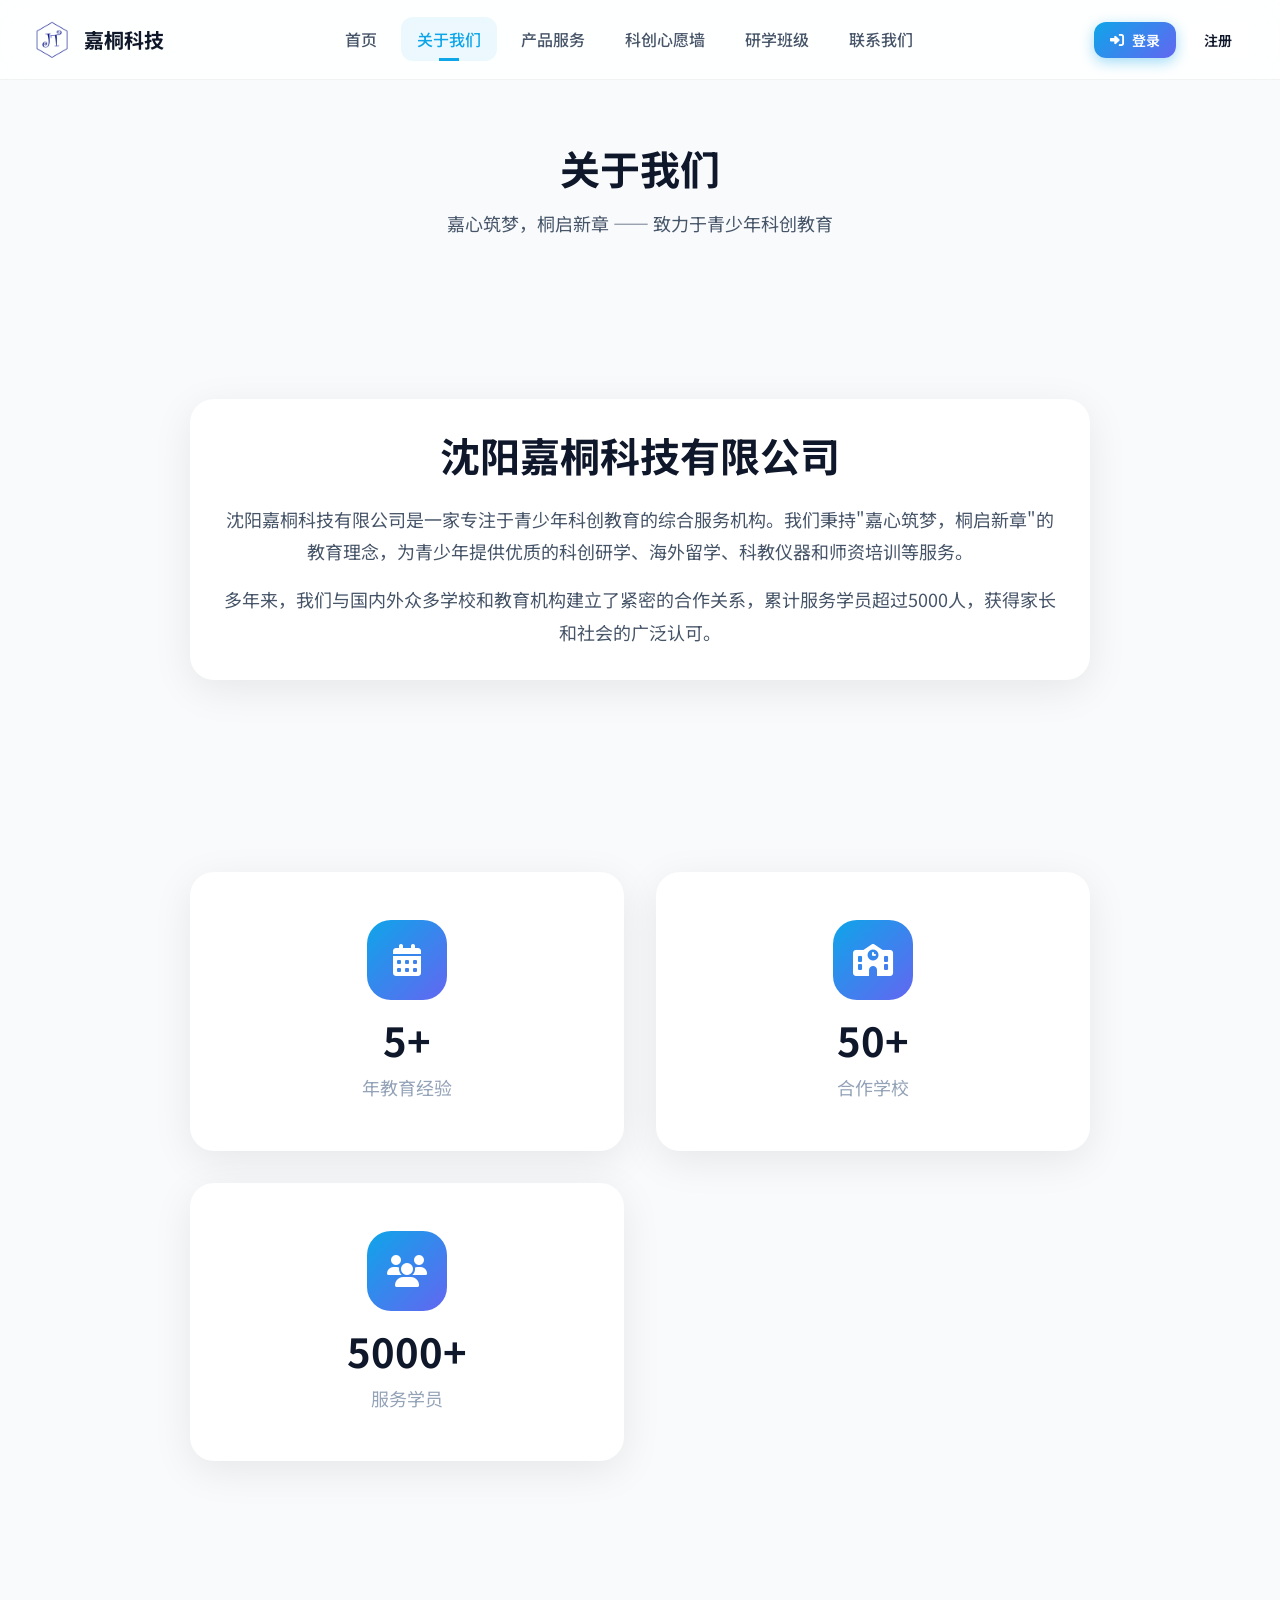
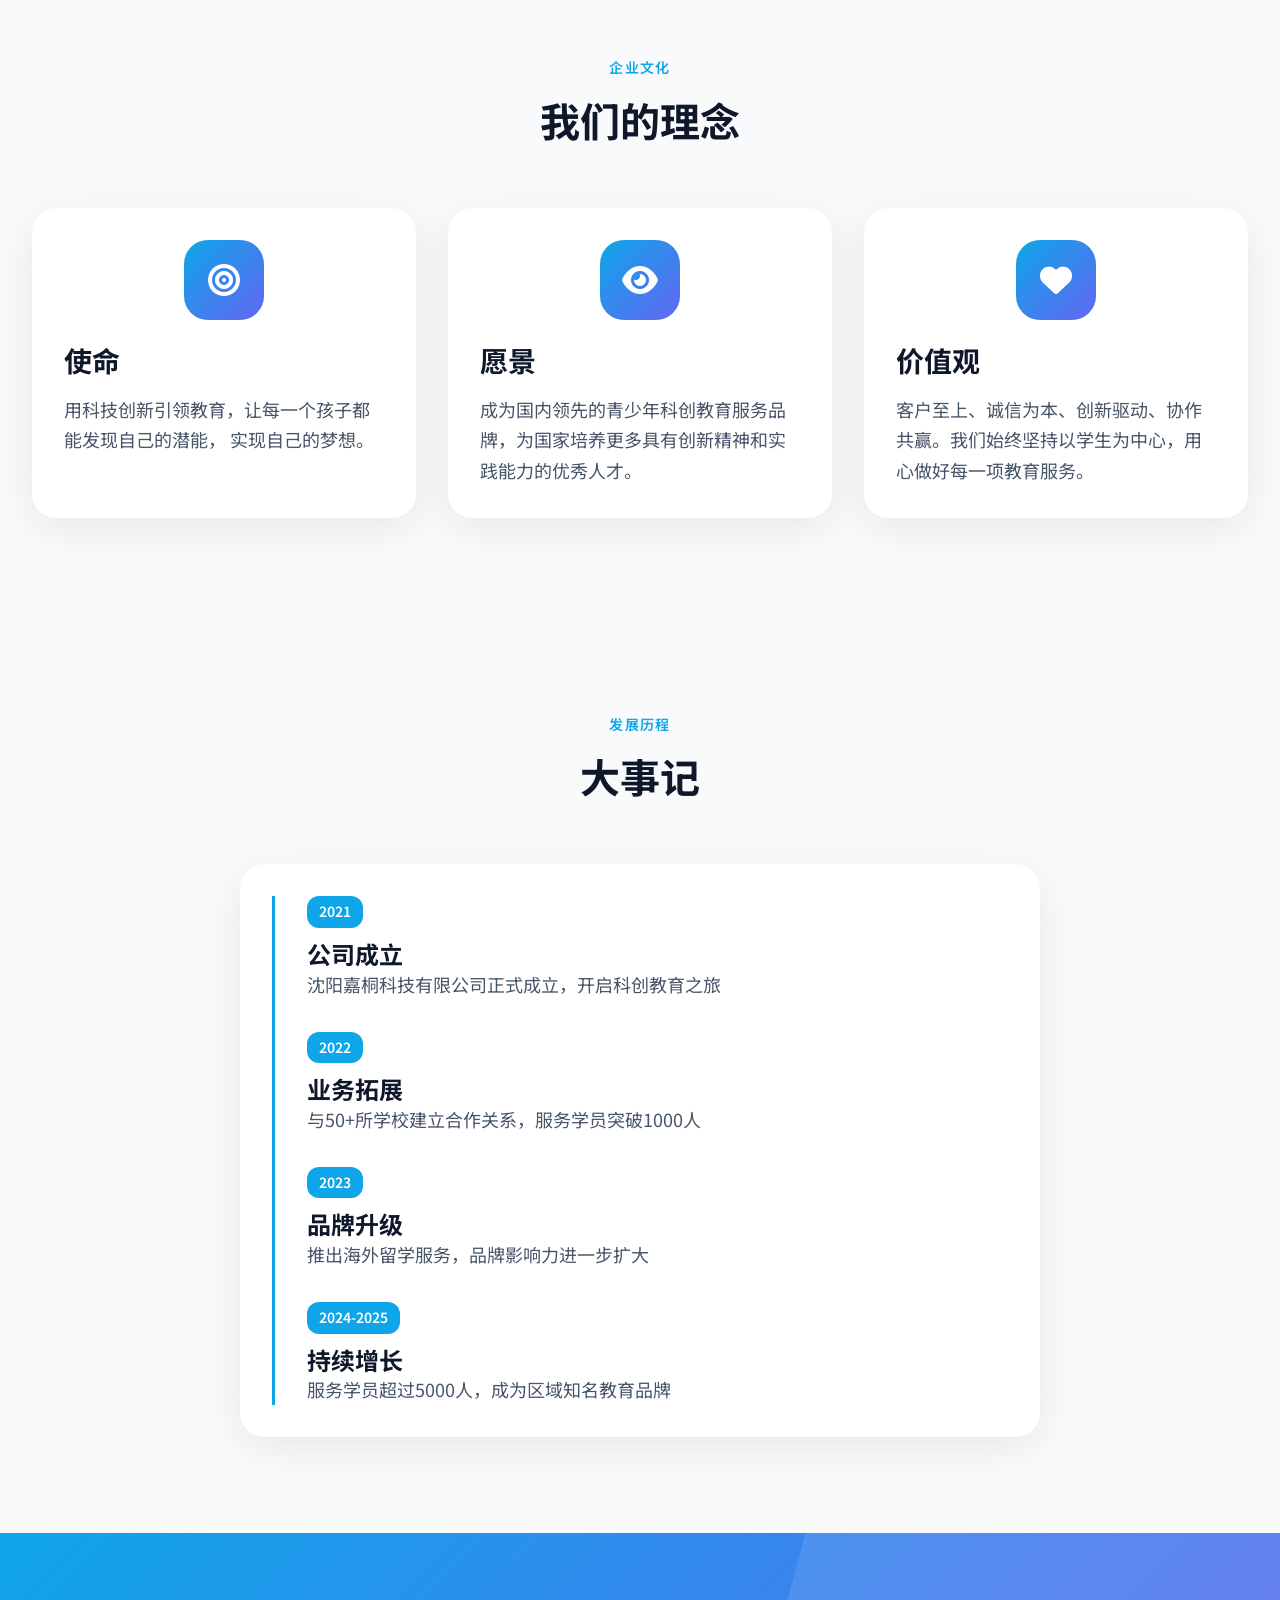
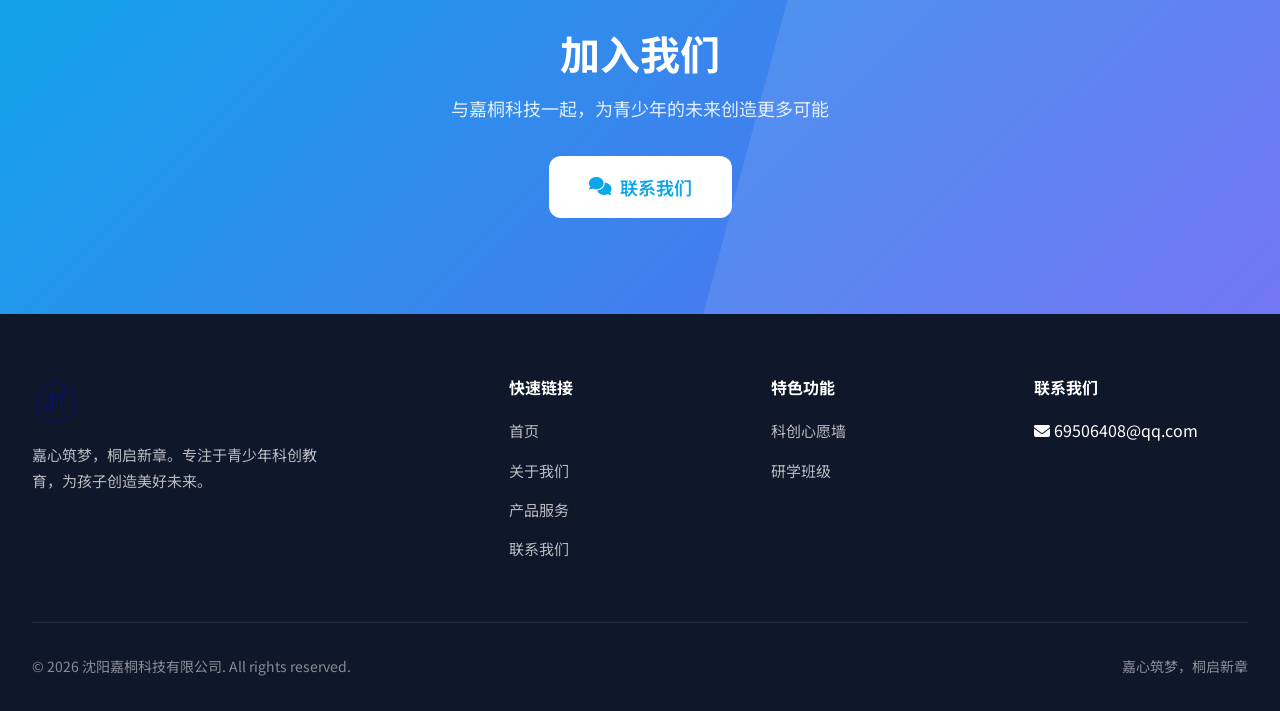
==== commit 2a981e97: "Add files via upload" ====
--- a/about.html
+++ b/about.html
@@ -1,831 +1,298 @@
-<<<<<<< HEAD
 <!DOCTYPE html>
 <html lang="zh-CN">
 <head>
     <meta charset="UTF-8">
     <meta name="viewport" content="width=device-width, initial-scale=1.0">
     <title>关于我们 - 沈阳嘉桐科技有限公司</title>
-    <meta name="description" content="了解沈阳嘉桐科技有限公司的企业文化、发展历程、核心团队和教育理念">
+    <meta name="description" content="了解沈阳嘉桐科技的发展历程、团队和理念">
     <link rel="stylesheet" href="style.css">
-    <link rel="preconnect" href="https://fonts.googleapis.com">
-    <link rel="preconnect" href="https://fonts.gstatic.com" crossorigin>
+    <link rel="stylesheet" href="https://cdnjs.cloudflare.com/ajax/libs/font-awesome/6.4.0/css/all.min.css">
     <link href="https://fonts.googleapis.com/css2?family=Noto+Sans+SC:wght@300;400;500;700;900&display=swap" rel="stylesheet">
+    <script src="https://imgcache.qq.com/qcloud/tcbjs/1.10.0/tcb.js"></script>
 </head>
 <body>
-    <!-- 导航栏 -->
-    <nav class="navbar" id="navbar">
-        <div class="nav-container">
-            <a href="index.html" class="nav-logo-link">
+
+<!-- 导航栏 -->
+<nav class="navbar" id="navbar">
+    <div class="container">
+        <a href="index.html" class="nav-brand">
+            <img src="logo.png" alt="嘉桐科技" class="nav-logo">
+            <span>嘉桐科技</span>
+        </a>
+        <ul class="nav-menu" id="navMenu">
+            <li><a href="index.html">首页</a></li>
+            <li><a href="about.html" class="active">关于我们</a></li>
+            <li><a href="services.html">产品服务</a></li>
+            <li><a href="wishwall.html">科创心愿墙</a></li>
+            <li><a href="classes.html">研学班级</a></li>
+            <li><a href="contact.html">联系我们</a></li>
+        </ul>
+        <div class="nav-actions">
+            <button class="btn btn-primary btn-sm" onclick="showLoginModal()">
+                <i class="fas fa-sign-in-alt"></i> 登录
+            </button>
+            <button class="btn btn-secondary btn-sm" onclick="showRegisterModal()">注册</button>
+            <div class="nav-toggle" id="navToggle">
+                <i class="fas fa-bars"></i>
+            </div>
+        </div>
+    </div>
+</nav>
+
+<!-- 页面头部 -->
+<header class="page-header">
+    <div class="container">
+        <h1>关于我们</h1>
+        <p>嘉心筑梦，桐启新章 —— 致力于青少年科创教育</p>
+    </div>
+</header>
+
+<!-- 企业简介 -->
+<section class="section">
+    <div class="container">
+        <div class="card" style="max-width: 900px; margin: 0 auto; text-align: center;">
+            <h2 style="margin-bottom: 1.5rem;">沈阳嘉桐科技有限公司</h2>
+            <p style="font-size: 1.125rem; color: var(--text-light); line-height: 1.8;">
+                沈阳嘉桐科技有限公司是一家专注于青少年科创教育的综合服务机构。我们秉持"嘉心筑梦，桐启新章"的教育理念，为青少年提供优质的科创研学、海外留学、科教仪器和师资培训等服务。
+            </p>
+            <p style="font-size: 1.125rem; color: var(--text-light); line-height: 1.8; margin-top: 1rem;">
+                多年来，我们与国内外众多学校和教育机构建立了紧密的合作关系，累计服务学员超过5000人，获得家长和社会的广泛认可。
+            </p>
+        </div>
+    </div>
+</section>
+
+<!-- 统计数据 -->
+<section class="section" style="background: var(--bg);">
+    <div class="container">
+        <div class="card-grid" style="max-width: 900px; margin: 0 auto;">
+            <div class="card" style="text-align: center; padding: 3rem 2rem;">
+                <div class="feature-icon" style="margin: 0 auto 1rem;">
+                    <i class="fas fa-calendar-alt"></i>
+                </div>
+                <h3 style="font-size: 2.5rem; margin-bottom: 0.5rem;">5+</h3>
+                <p style="color: var(--text-muted);">年教育经验</p>
+            </div>
+            <div class="card" style="text-align: center; padding: 3rem 2rem;">
+                <div class="feature-icon" style="margin: 0 auto 1rem;">
+                    <i class="fas fa-school"></i>
+                </div>
+                <h3 style="font-size: 2.5rem; margin-bottom: 0.5rem;">50+</h3>
+                <p style="color: var(--text-muted);">合作学校</p>
+            </div>
+            <div class="card" style="text-align: center; padding: 3rem 2rem;">
+                <div class="feature-icon" style="margin: 0 auto 1rem;">
+                    <i class="fas fa-users"></i>
+                </div>
+                <h3 style="font-size: 2.5rem; margin-bottom: 0.5rem;">5000+</h3>
+                <p style="color: var(--text-muted);">服务学员</p>
+            </div>
+        </div>
+    </div>
+</section>
+
+<!-- 企业文化 -->
+<section class="section">
+    <div class="container">
+        <div class="section-header">
+            <span class="section-label">企业文化</span>
+            <h2>我们的理念</h2>
+        </div>
+        <div class="card-grid">
+            <div class="card">
+                <div class="feature-icon">
+                    <i class="fas fa-bullseye"></i>
+                </div>
+                <h3>使命</h3>
+                <p style="color: var(--text-light); margin-top: 1rem;">
+                    用科技创新引领教育，让每一个孩子都能发现自己的潜能， 实现自己的梦想。
+                </p>
+            </div>
+            <div class="card">
+                <div class="feature-icon">
+                    <i class="fas fa-eye"></i>
+                </div>
+                <h3>愿景</h3>
+                <p style="color: var(--text-light); margin-top: 1rem;">
+                    成为国内领先的青少年科创教育服务品牌，为国家培养更多具有创新精神和实践能力的优秀人才。
+                </p>
+            </div>
+            <div class="card">
+                <div class="feature-icon">
+                    <i class="fas fa-heart"></i>
+                </div>
+                <h3>价值观</h3>
+                <p style="color: var(--text-light); margin-top: 1rem;">
+                    客户至上、诚信为本、创新驱动、协作共赢。我们始终坚持以学生为中心，用心做好每一项教育服务。
+                </p>
+            </div>
+        </div>
+    </div>
+</section>
+
+<!-- 发展历程 -->
+<section class="section" style="background: var(--bg);">
+    <div class="container">
+        <div class="section-header">
+            <span class="section-label">发展历程</span>
+            <h2>大事记</h2>
+        </div>
+        <div class="card" style="max-width: 800px; margin: 0 auto;">
+            <div style="border-left: 3px solid var(--primary); padding-left: 2rem;">
+                <div style="margin-bottom: 2rem;">
+                    <span style="display: inline-block; background: var(--primary); color: white; padding: 0.25rem 0.75rem; border-radius: var(--radius); font-size: 0.875rem; font-weight: 600;">2021</span>
+                    <h4 style="margin-top: 0.75rem;">公司成立</h4>
+                    <p style="color: var(--text-light);">沈阳嘉桐科技有限公司正式成立，开启科创教育之旅</p>
+                </div>
+                <div style="margin-bottom: 2rem;">
+                    <span style="display: inline-block; background: var(--primary); color: white; padding: 0.25rem 0.75rem; border-radius: var(--radius); font-size: 0.875rem; font-weight: 600;">2022</span>
+                    <h4 style="margin-top: 0.75rem;">业务拓展</h4>
+                    <p style="color: var(--text-light);">与50+所学校建立合作关系，服务学员突破1000人</p>
+                </div>
+                <div style="margin-bottom: 2rem;">
+                    <span style="display: inline-block; background: var(--primary); color: white; padding: 0.25rem 0.75rem; border-radius: var(--radius); font-size: 0.875rem; font-weight: 600;">2023</span>
+                    <h4 style="margin-top: 0.75rem;">品牌升级</h4>
+                    <p style="color: var(--text-light);">推出海外留学服务，品牌影响力进一步扩大</p>
+                </div>
+                <div>
+                    <span style="display: inline-block; background: var(--primary); color: white; padding: 0.25rem 0.75rem; border-radius: var(--radius); font-size: 0.875rem; font-weight: 600;">2024-2025</span>
+                    <h4 style="margin-top: 0.75rem;">持续增长</h4>
+                    <p style="color: var(--text-light);">服务学员超过5000人，成为区域知名教育品牌</p>
+                </div>
+            </div>
+        </div>
+    </div>
+</section>
+
+<!-- CTA -->
+<section class="cta">
+    <div class="container">
+        <div class="cta-content">
+            <h2>加入我们</h2>
+            <p>与嘉桐科技一起，为青少年的未来创造更多可能</p>
+            <a href="contact.html" class="btn btn-lg">
+                <i class="fas fa-comments"></i> 联系我们
+            </a>
+        </div>
+    </div>
+</section>
+
+<!-- 页脚 -->
+<footer class="footer">
+    <div class="container">
+        <div class="footer-content">
+            <div class="footer-brand">
                 <img src="logo.png" alt="嘉桐科技" class="nav-logo">
-                <span class="nav-brand">嘉桐科技</span>
-            </a>
-            <button class="nav-toggle" id="navToggle" aria-label="打开菜单">
-                <span></span>
-                <span></span>
-                <span></span>
-            </button>
-            <ul class="nav-menu" id="navMenu">
-                <li><a href="index.html">首页</a></li>
-                <li><a href="about.html" class="active">关于我们</a></li>
-                <li><a href="services.html">产品服务</a></li>
-                <li><a href="classes.html">研学班级</a></li>
-                <li><a href="wishwall.html">科创心愿墙</a></li>
-                <li><a href="contact.html">联系我们</a></li>
-            </ul>
-            <div class="nav-actions">
-                <button class="btn btn-outline" id="loginBtn">登录</button>
-                <button class="btn btn-primary" id="registerBtn">注册</button>
-            </div>
-        </div>
-    </nav>
-
-    <!-- 页面标题区 -->
-    <section class="page-header">
-        <div class="container">
-            <h1>关于我们</h1>
-            <p class="page-subtitle">嘉心筑梦，桐启新章 —— 用科技点燃教育创新的火花</p>
-        </div>
-    </section>
-
-    <!-- 企业简介 -->
-    <section class="section about-intro">
-        <div class="container">
-            <div class="about-grid">
-                <div class="about-content">
-                    <h2 class="section-title">企业简介</h2>
-                    <p class="lead-text">
-                        沈阳嘉桐科技有限公司成立于2020年，是一家专注于青少年科创教育的创新型企业。我们致力于将前沿科技融入教育实践，为6-18岁青少年提供优质的科创教育服务。
-                    </p>
-                    <p>
-                        "嘉"寓意美好、优秀，"桐"象征成长、希望。嘉桐科技秉承"嘉心筑梦，桐启新章"的企业理念，以匠心精神打造每一门课程，用科技创新开启孩子们的未来篇章。
-                    </p>
-                    <p>
-                        公司总部位于沈阳市浑南区，拥有专业的教研团队和完善的教学设施。我们与多所学校、科研机构建立了深度合作关系，累计服务学员超过5000人次。
-                    </p>
-                    <div class="about-stats">
-                        <div class="stat-item">
-                            <span class="stat-num" data-target="5" data-suffix="年">0年</span>
-                            <span class="stat-label">年发展历程</span>
-                        </div>
-                        <div class="stat-item">
-                            <span class="stat-num" data-target="50" data-suffix="+">0+</span>
-                            <span class="stat-label">合作学校</span>
-                        </div>
-                        <div class="stat-item">
-                            <span class="stat-num" data-target="5000" data-suffix="+">0+</span>
-                            <span class="stat-label">服务学员</span>
-                        </div>
-                    </div>
-                </div>
-                <div class="about-image">
-                    <div class="image-placeholder about-main-img">
-                        <span>企业风采</span>
-                    </div>
-                </div>
-            </div>
-        </div>
-    </section>
-
-    <!-- 企业文化 -->
-    <section class="section culture-section">
-        <div class="container">
-            <h2 class="section-title text-center">企业文化</h2>
-            <div class="culture-grid">
-                <div class="culture-card">
-                    <div class="culture-icon">
-                        <svg xmlns="http://www.w3.org/2000/svg" width="48" height="48" viewBox="0 0 24 24" fill="none" stroke="currentColor" stroke-width="1.5" stroke-linecap="round" stroke-linejoin="round"><path d="M12 3a6 6 0 0 0 9 9 9 9 0 1 1-9-9Z"/></svg>
-                    </div>
-                    <h3>企业使命</h3>
-                    <p>让每一个孩子都能享受优质的科创教育，培养面向未来的创新型人才。</p>
-                </div>
-                <div class="culture-card">
-                    <div class="culture-icon">
-                        <svg xmlns="http://www.w3.org/2000/svg" width="48" height="48" viewBox="0 0 24 24" fill="none" stroke="currentColor" stroke-width="1.5" stroke-linecap="round" stroke-linejoin="round"><path d="m12 3-1.912 5.813a2 2 0 0 1-1.275 1.275L3 12l5.813 1.912a2 2 0 0 1 1.275 1.275L12 21l1.912-5.813a2 2 0 0 1 1.275-1.275L21 12l-5.813-1.912a2 2 0 0 1-1.275-1.275L12 3Z"/></svg>
-                    </div>
-                    <h3>企业愿景</h3>
-                    <p>成为东北地区领先的青少年科创教育品牌，打造科技教育新生态。</p>
-                </div>
-                <div class="culture-card">
-                    <div class="culture-icon">
-                        <svg xmlns="http://www.w3.org/2000/svg" width="48" height="48" viewBox="0 0 24 24" fill="none" stroke="currentColor" stroke-width="1.5" stroke-linecap="round" stroke-linejoin="round"><path d="M16 21v-2a4 4 0 0 0-4-4H6a4 4 0 0 0-4 4v2"/><circle cx="9" cy="7" r="4"/><path d="m22 21-3-3"/><path d="m19 18 3 3"/></svg>
-                    </div>
-                    <h3>核心价值观</h3>
-                    <p>创新、专注、责任、共赢。以创新驱动发展，以专注铸就品质。</p>
-                </div>
-                <div class="culture-card">
-                    <div class="culture-icon">
-                        <svg xmlns="http://www.w3.org/2000/svg" width="48" height="48" viewBox="0 0 24 24" fill="none" stroke="currentColor" stroke-width="1.5" stroke-linecap="round" stroke-linejoin="round"><path d="M12 22s8-4 8-10V5l-8-3-8 3v7c0 6 8 10 8 10z"/></svg>
-                    </div>
-                    <h3>教育理念</h3>
-                    <p>做中学，学中思，思中创。在实践中学习，在思考中成长，在创造中突破。</p>
-                </div>
-            </div>
-        </div>
-    </section>
-
-    <!-- 发展历程 -->
-    <section class="section timeline-section">
-        <div class="container">
-            <h2 class="section-title text-center">发展历程</h2>
-            <div class="timeline">
-                <div class="timeline-item">
-                    <div class="timeline-year">2020</div>
-                    <div class="timeline-content">
-                        <h3>公司成立</h3>
-                        <p>沈阳嘉桐科技有限公司正式成立，开启科创教育探索之路。</p>
-                    </div>
-                </div>
-                <div class="timeline-item">
-                    <div class="timeline-year">2021</div>
-                    <div class="timeline-content">
-                        <h3>课程研发</h3>
-                        <p>完成首批科创课程体系研发，涵盖机器人、编程、创客三大方向。</p>
-                    </div>
-                </div>
-                <div class="timeline-item">
-                    <div class="timeline-year">2022</div>
-                    <div class="timeline-content">
-                        <h3>校企合作</h3>
-                        <p>与10余所中小学建立合作关系，开展课后服务科创课程。</p>
-                    </div>
-                </div>
-                <div class="timeline-item">
-                    <div class="timeline-year">2023</div>
-                    <div class="timeline-content">
-                        <h3>研学拓展</h3>
-                        <p>推出科技研学项目，组织学生走进科研院所、高新技术企业参观学习。</p>
-                    </div>
-                </div>
-                <div class="timeline-item">
-                    <div class="timeline-year">2024</div>
-                    <div class="timeline-content">
-                        <h3>平台升级</h3>
-                        <p>建设线上学习平台，实现线上线下融合教学，服务学员突破5000人。</p>
-                    </div>
-                </div>
-                <div class="timeline-item">
-                    <div class="timeline-year">2025</div>
-                    <div class="timeline-content">
-                        <h3>全新启航</h3>
-                        <p>品牌全面升级，推出"科创心愿墙"、"研学班级"等创新功能。</p>
-                    </div>
-                </div>
-            </div>
-        </div>
-    </section>
-
-    <!-- 核心团队 -->
-    <section class="section team-section">
-        <div class="container">
-            <h2 class="section-title text-center">核心团队</h2>
-            <div class="team-grid">
-                <div class="team-card">
-                    <div class="team-avatar">
-                        <div class="avatar-placeholder">张</div>
-                    </div>
-                    <h3>张明远</h3>
-                    <p class="team-role">创始人 & CEO</p>
-                    <p class="team-desc">毕业于清华大学，曾任知名科技公司技术总监，10年教育行业经验。</p>
-                </div>
-                <div class="team-card">
-                    <div class="team-avatar">
-                        <div class="avatar-placeholder">李</div>
-                    </div>
-                    <h3>李晓桐</h3>
-                    <p class="team-role">教学总监</p>
-                    <p class="team-desc">北京师范大学教育学硕士，专注STEAM教育研究8年，主编多本科创教材。</p>
-                </div>
-                <div class="team-card">
-                    <div class="team-avatar">
-                        <div class="avatar-placeholder">王</div>
-                    </div>
-                    <h3>王建国</h3>
-                    <p class="team-role">技术总监</p>
-                    <p class="team-desc">前华为高级工程师，精通人工智能与物联网技术，主导平台技术架构。</p>
-                </div>
-                <div class="team-card">
-                    <div class="team-avatar">
-                        <div class="avatar-placeholder">陈</div>
-                    </div>
-                    <h3>陈思嘉</h3>
-                    <p class="team-role">运营总监</p>
-                    <p class="team-desc">深耕教育运营领域6年，擅长用户增长与品牌建设，推动公司快速发展。</p>
-                </div>
-            </div>
-        </div>
-    </section>
-
-    <!-- 资质荣誉 -->
-    <section class="section honors-section">
-        <div class="container">
-            <h2 class="section-title text-center">资质荣誉</h2>
-            <div class="honors-grid">
-                <div class="honor-item">
-                    <div class="honor-icon">
-                        <svg xmlns="http://www.w3.org/2000/svg" width="32" height="32" viewBox="0 0 24 24" fill="none" stroke="currentColor" stroke-width="1.5" stroke-linecap="round" stroke-linejoin="round"><circle cx="12" cy="8" r="6"/><path d="M15.477 12.89 17 22l-5-3-5 3 1.523-9.11"/></svg>
-                    </div>
-                    <span>辽宁省科技教育示范基地</span>
-                </div>
-                <div class="honor-item">
-                    <div class="honor-icon">
-                        <svg xmlns="http://www.w3.org/2000/svg" width="32" height="32" viewBox="0 0 24 24" fill="none" stroke="currentColor" stroke-width="1.5" stroke-linecap="round" stroke-linejoin="round"><circle cx="12" cy="8" r="6"/><path d="M15.477 12.89 17 22l-5-3-5 3 1.523-9.11"/></svg>
-                    </div>
-                    <span>沈阳市高新技术企业</span>
-                </div>
-                <div class="honor-item">
-                    <div class="honor-icon">
-                        <svg xmlns="http://www.w3.org/2000/svg" width="32" height="32" viewBox="0 0 24 24" fill="none" stroke="currentColor" stroke-width="1.5" stroke-linecap="round" stroke-linejoin="round"><circle cx="12" cy="8" r="6"/><path d="M15.477 12.89 17 22l-5-3-5 3 1.523-9.11"/></svg>
-                    </div>
-                    <span>中国青少年科技辅导员协会单位会员</span>
-                </div>
-                <div class="honor-item">
-                    <div class="honor-icon">
-                        <svg xmlns="http://www.w3.org/2000/svg" width="32" height="32" viewBox="0 0 24 24" fill="none" stroke="currentColor" stroke-width="1.5" stroke-linecap="round" stroke-linejoin="round"><circle cx="12" cy="8" r="6"/><path d="M15.477 12.89 17 22l-5-3-5 3 1.523-9.11"/></svg>
-                    </div>
-                    <span>全国青少年机器人等级考试授权培训点</span>
-                </div>
-                <div class="honor-item">
-                    <div class="honor-icon">
-                        <svg xmlns="http://www.w3.org/2000/svg" width="32" height="32" viewBox="0 0 24 24" fill="none" stroke="currentColor" stroke-width="1.5" stroke-linecap="round" stroke-linejoin="round"><circle cx="12" cy="8" r="6"/><path d="M15.477 12.89 17 22l-5-3-5 3 1.523-9.11"/></svg>
-                    </div>
-                    <span>教育部白名单赛事合作单位</span>
-                </div>
-            </div>
-        </div>
-    </section>
-
-    <!-- 合作伙伴 -->
-    <section class="section partners-section">
-        <div class="container">
-            <h2 class="section-title text-center">合作伙伴</h2>
-            <div class="partners-grid">
-                <div class="partner-logo">东北大学</div>
-                <div class="partner-logo">中国科学院沈阳分院</div>
-                <div class="partner-logo">辽宁省科技馆</div>
-                <div class="partner-logo">沈阳市青少年宫</div>
-                <div class="partner-logo">浑南区教育局</div>
-                <div class="partner-logo">大东区少年宫</div>
-            </div>
-        </div>
-    </section>
-
-    <!-- CTA -->
-    <section class="section cta-section">
-        <div class="container">
-            <div class="cta-content">
-                <h2>加入我们，共创未来</h2>
-                <p>无论是学员、家长还是合作伙伴，嘉桐科技期待与您携手同行</p>
-                <div class="cta-buttons">
-                    <a href="contact.html" class="btn btn-primary btn-lg">联系我们</a>
-                    <a href="services.html" class="btn btn-outline btn-lg">了解课程</a>
-                </div>
-            </div>
-        </div>
-    </section>
-
-    <!-- 页脚 -->
-    <footer class="footer">
-        <div class="container">
-            <div class="footer-grid">
-                <div class="footer-brand">
-                    <div class="footer-logo">
-                        <img src="logo.png" alt="嘉桐科技" class="footer-logo-img">
-                        <span>嘉桐科技</span>
-                    </div>
-                    <p class="footer-slogan">嘉心筑梦，桐启新章</p>
-                    <p class="footer-desc">专注青少年科创教育，培养面向未来的创新型人才</p>
-                </div>
-                <div class="footer-links">
-                    <h4>快速链接</h4>
-                    <ul>
-                        <li><a href="about.html">关于我们</a></li>
-                        <li><a href="services.html">产品服务</a></li>
-                        <li><a href="classes.html">研学班级</a></li>
-                        <li><a href="wishwall.html">科创心愿墙</a></li>
-                    </ul>
-                </div>
-                <div class="footer-links">
-                    <h4>帮助中心</h4>
-                    <ul>
-                        <li><a href="#">常见问题</a></li>
-                        <li><a href="#">使用指南</a></li>
-                        <li><a href="contact.html">联系我们</a></li>
-                        <li><a href="#">隐私政策</a></li>
-                    </ul>
-                </div>
-                <div class="footer-contact">
-                    <h4>联系方式</h4>
-                    <p>邮箱：69506408@qq.com</p>
-                    <p>地址：沈阳市浑南区</p>
-                    <p>网址：www.jt-education.ltd</p>
-                </div>
-            </div>
-            <div class="footer-bottom">
-                <p>&copy; 2025 沈阳嘉桐科技有限公司 版权所有</p>
-            </div>
-        </div>
-    </footer>
-
-    <!-- 登录弹窗 -->
-    <div class="modal" id="loginModal">
-        <div class="modal-content">
-            <button class="modal-close" id="closeLoginModal">&times;</button>
-            <h2>用户登录</h2>
-            <form id="loginForm">
-                <div class="form-group">
-                    <label for="loginEmail">邮箱</label>
-                    <input type="email" id="loginEmail" required placeholder="请输入邮箱">
-                </div>
-                <div class="form-group">
-                    <label for="loginPassword">密码</label>
-                    <input type="password" id="loginPassword" required placeholder="请输入密码">
-                </div>
-                <div class="form-group admin-code-group" style="display:none;">
-                    <label for="adminCode">管理员邀请码</label>
-                    <input type="text" id="adminCode" placeholder="管理员登录请输入邀请码">
-                </div>
-                <button type="submit" class="btn btn-primary btn-block">登录</button>
+                <p>嘉心筑梦，桐启新章。专注于青少年科创教育，为孩子创造美好未来。</p>
+            </div>
+            <div class="footer-links">
+                <h4>快速链接</h4>
+                <ul>
+                    <li><a href="index.html">首页</a></li>
+                    <li><a href="about.html">关于我们</a></li>
+                    <li><a href="services.html">产品服务</a></li>
+                    <li><a href="contact.html">联系我们</a></li>
+                </ul>
+            </div>
+            <div class="footer-links">
+                <h4>特色功能</h4>
+                <ul>
+                    <li><a href="wishwall.html">科创心愿墙</a></li>
+                    <li><a href="classes.html">研学班级</a></li>
+                </ul>
+            </div>
+            <div class="footer-links">
+                <h4>联系我们</h4>
+                <ul>
+                    <li><i class="fas fa-envelope"></i> 69506408@qq.com</li>
+                </ul>
+            </div>
+        </div>
+        <div class="footer-bottom">
+            <span>&copy; 2026 沈阳嘉桐科技有限公司. All rights reserved.</span>
+            <span>嘉心筑梦，桐启新章</span>
+        </div>
+    </div>
+</footer>
+
+<!-- 登录弹窗 -->
+<div class="modal-overlay" id="loginModal">
+    <div class="modal">
+        <div class="modal-header">
+            <h3>欢迎回来</h3>
+            <button class="modal-close" onclick="closeModal('loginModal')">&times;</button>
+        </div>
+        <div class="modal-body">
+            <div class="modal-tabs">
+                <button class="modal-tab active" onclick="switchTab('login')">登录</button>
+                <button class="modal-tab" onclick="switchTab('register')">注册</button>
+                <button class="modal-tab" onclick="switchTab('teacher')">教师注册</button>
+            </div>
+            
+            <form id="loginForm" onsubmit="handleLogin(event)">
+                <div class="form-group">
+                    <label class="form-label">邮箱</label>
+                    <input type="email" class="form-input" id="loginEmail" placeholder="请输入邮箱" required>
+                </div>
+                <div class="form-group">
+                    <label class="form-label">密码</label>
+                    <input type="password" class="form-input" id="loginPassword" placeholder="请输入密码" required>
+                </div>
+                <button type="submit" class="btn btn-primary" style="width: 100%;">
+                    <i class="fas fa-sign-in-alt"></i> 登录
+                </button>
             </form>
-            <p class="form-footer">还没有账号？<a href="#" id="switchToRegister">立即注册</a></p>
-        </div>
-    </div>
-
-    <!-- 注册弹窗 -->
-    <div class="modal" id="registerModal">
-        <div class="modal-content">
-            <button class="modal-close" id="closeRegisterModal">&times;</button>
-            <h2>学员注册</h2>
-            <form id="registerForm">
-                <div class="form-group">
-                    <label for="registerName">姓名</label>
-                    <input type="text" id="registerName" required placeholder="请输入姓名">
-                </div>
-                <div class="form-group">
-                    <label for="registerEmail">邮箱</label>
-                    <input type="email" id="registerEmail" required placeholder="请输入邮箱">
-                </div>
-                <div class="form-group">
-                    <label for="registerPassword">密码</label>
-                    <input type="password" id="registerPassword" required placeholder="请设置密码（至少6位）" minlength="6">
-                </div>
-                <button type="submit" class="btn btn-primary btn-block">注册</button>
+            
+            <form id="registerForm" class="hidden" onsubmit="handleRegister(event)">
+                <div class="form-group">
+                    <label class="form-label">昵称</label>
+                    <input type="text" class="form-input" id="registerName" placeholder="请输入昵称" required>
+                </div>
+                <div class="form-group">
+                    <label class="form-label">邮箱</label>
+                    <input type="email" class="form-input" id="registerEmail" placeholder="请输入邮箱" required>
+                </div>
+                <div class="form-group">
+                    <label class="form-label">密码</label>
+                    <input type="password" class="form-input" id="registerPassword" placeholder="请输入密码（至少6位）" required minlength="6">
+                </div>
+                <button type="submit" class="btn btn-primary" style="width: 100%;">
+                    <i class="fas fa-user-plus"></i> 注册
+                </button>
             </form>
-            <p class="form-footer">已有账号？<a href="#" id="switchToLogin">立即登录</a></p>
-            <p class="form-footer"><a href="#" id="teacherRegisterLink">教师注册</a></p>
-        </div>
-    </div>
-
-    <!-- 教师注册弹窗 -->
-    <div class="modal" id="teacherRegisterModal">
-        <div class="modal-content">
-            <button class="modal-close" id="closeTeacherModal">&times;</button>
-            <h2>教师注册</h2>
-            <form id="teacherRegisterForm">
-                <div class="form-group">
-                    <label for="teacherName">姓名</label>
-                    <input type="text" id="teacherName" required placeholder="请输入姓名">
-                </div>
-                <div class="form-group">
-                    <label for="teacherEmail">邮箱</label>
-                    <input type="email" id="teacherEmail" required placeholder="请输入邮箱">
-                </div>
-                <div class="form-group">
-                    <label for="teacherPassword">密码</label>
-                    <input type="password" id="teacherPassword" required placeholder="请设置密码（至少6位）" minlength="6">
-                </div>
-                <div class="form-group">
-                    <label for="teacherCode">教师邀请码</label>
-                    <input type="text" id="teacherCode" required placeholder="请输入教师邀请码">
-                </div>
-                <button type="submit" class="btn btn-primary btn-block">注册</button>
+            
+            <form id="teacherForm" class="hidden" onsubmit="handleTeacherRegister(event)">
+                <div class="form-group">
+                    <label class="form-label">昵称</label>
+                    <input type="text" class="form-input" id="teacherName" placeholder="请输入昵称" required>
+                </div>
+                <div class="form-group">
+                    <label class="form-label">邮箱</label>
+                    <input type="email" class="form-input" id="teacherEmail" placeholder="请输入邮箱" required>
+                </div>
+                <div class="form-group">
+                    <label class="form-label">密码</label>
+                    <input type="password" class="form-input" id="teacherPassword" placeholder="请输入密码（至少6位）" required minlength="6">
+                </div>
+                <div class="form-group">
+                    <label class="form-label">确认密码</label>
+                    <input type="password" class="form-input" id="teacherConfirmPassword" placeholder="请再次输入密码" required>
+                </div>
+                <div class="form-group">
+                    <label class="form-label">教师码</label>
+                    <input type="text" class="form-input" id="teacherCode" placeholder="请输入教师码" required>
+                </div>
+                <button type="submit" class="btn btn-primary" style="width: 100%;">
+                    <i class="fas fa-chalkboard-teacher"></i> 教师注册
+                </button>
             </form>
-            <p class="form-footer"><a href="#" id="backToRegister">返回学员注册</a></p>
-        </div>
-    </div>
-
-    <!-- Toast 提示 -->
-    <div class="toast" id="toast"></div>
-
-    <!-- 引入 CloudBase SDK -->
-    <script src="https://imgcache.qq.com/qcloud/tcbjs/1.10.0/tcb.js"></script>
-    <script src="cloudbase.js"></script>
-    <script src="main.js"></script>
+        </div>
+    </div>
+</div>
+
+<div class="toast-container" id="toastContainer"></div>
+
+<script src="cloudbase.js"></script>
+<script src="main.js"></script>
 </body>
 </html>
-=======
-<!DOCTYPE html>
-<html lang="zh-CN">
-<head>
-    <meta charset="UTF-8">
-    <meta name="viewport" content="width=device-width, initial-scale=1.0">
-    <title>关于我们 - 沈阳嘉桐科技有限公司</title>
-    <meta name="description" content="了解沈阳嘉桐科技有限公司的企业文化、发展历程、核心团队和教育理念">
-    <link rel="stylesheet" href="style.css">
-    <link rel="preconnect" href="https://fonts.googleapis.com">
-    <link rel="preconnect" href="https://fonts.gstatic.com" crossorigin>
-    <link href="https://fonts.googleapis.com/css2?family=Noto+Sans+SC:wght@300;400;500;700;900&display=swap" rel="stylesheet">
-</head>
-<body>
-    <!-- 导航栏 -->
-    <nav class="navbar" id="navbar">
-        <div class="nav-container">
-            <a href="index.html" class="nav-logo-link">
-                <img src="logo.png" alt="嘉桐科技" class="nav-logo">
-                <span class="nav-brand">嘉桐科技</span>
-            </a>
-            <button class="nav-toggle" id="navToggle" aria-label="打开菜单">
-                <span></span>
-                <span></span>
-                <span></span>
-            </button>
-            <ul class="nav-menu" id="navMenu">
-                <li><a href="index.html">首页</a></li>
-                <li><a href="about.html" class="active">关于我们</a></li>
-                <li><a href="services.html">产品服务</a></li>
-                <li><a href="classes.html">研学班级</a></li>
-                <li><a href="wishwall.html">科创心愿墙</a></li>
-                <li><a href="contact.html">联系我们</a></li>
-            </ul>
-            <div class="nav-actions">
-                <button class="btn btn-outline" id="loginBtn">登录</button>
-                <button class="btn btn-primary" id="registerBtn">注册</button>
-            </div>
-        </div>
-    </nav>
-
-    <!-- 页面标题区 -->
-    <section class="page-header">
-        <div class="container">
-            <h1>关于我们</h1>
-            <p class="page-subtitle">嘉心筑梦，桐启新章 —— 用科技点燃教育创新的火花</p>
-        </div>
-    </section>
-
-    <!-- 企业简介 -->
-    <section class="section about-intro">
-        <div class="container">
-            <div class="about-grid">
-                <div class="about-content">
-                    <h2 class="section-title">企业简介</h2>
-                    <p class="lead-text">
-                        沈阳嘉桐科技有限公司成立于2020年，是一家专注于青少年科创教育的创新型企业。我们致力于将前沿科技融入教育实践，为6-18岁青少年提供优质的科创教育服务。
-                    </p>
-                    <p>
-                        "嘉"寓意美好、优秀，"桐"象征成长、希望。嘉桐科技秉承"嘉心筑梦，桐启新章"的企业理念，以匠心精神打造每一门课程，用科技创新开启孩子们的未来篇章。
-                    </p>
-                    <p>
-                        公司总部位于沈阳市浑南区，拥有专业的教研团队和完善的教学设施。我们与多所学校、科研机构建立了深度合作关系，累计服务学员超过5000人次。
-                    </p>
-                    <div class="about-stats">
-                        <div class="stat-item">
-                            <span class="stat-number" data-target="5">0</span>
-                            <span class="stat-label">年发展历程</span>
-                        </div>
-                        <div class="stat-item">
-                            <span class="stat-number" data-target="50">0</span>
-                            <span class="stat-suffix">+</span>
-                            <span class="stat-label">合作学校</span>
-                        </div>
-                        <div class="stat-item">
-                            <span class="stat-number" data-target="5000">0</span>
-                            <span class="stat-suffix">+</span>
-                            <span class="stat-label">服务学员</span>
-                        </div>
-                    </div>
-                </div>
-                <div class="about-image">
-                    <div class="image-placeholder about-main-img">
-                        <span>企业风采</span>
-                    </div>
-                </div>
-            </div>
-        </div>
-    </section>
-
-    <!-- 企业文化 -->
-    <section class="section culture-section">
-        <div class="container">
-            <h2 class="section-title text-center">企业文化</h2>
-            <div class="culture-grid">
-                <div class="culture-card">
-                    <div class="culture-icon">
-                        <svg xmlns="http://www.w3.org/2000/svg" width="48" height="48" viewBox="0 0 24 24" fill="none" stroke="currentColor" stroke-width="1.5" stroke-linecap="round" stroke-linejoin="round"><path d="M12 3a6 6 0 0 0 9 9 9 9 0 1 1-9-9Z"/></svg>
-                    </div>
-                    <h3>企业使命</h3>
-                    <p>让每一个孩子都能享受优质的科创教育，培养面向未来的创新型人才。</p>
-                </div>
-                <div class="culture-card">
-                    <div class="culture-icon">
-                        <svg xmlns="http://www.w3.org/2000/svg" width="48" height="48" viewBox="0 0 24 24" fill="none" stroke="currentColor" stroke-width="1.5" stroke-linecap="round" stroke-linejoin="round"><path d="m12 3-1.912 5.813a2 2 0 0 1-1.275 1.275L3 12l5.813 1.912a2 2 0 0 1 1.275 1.275L12 21l1.912-5.813a2 2 0 0 1 1.275-1.275L21 12l-5.813-1.912a2 2 0 0 1-1.275-1.275L12 3Z"/></svg>
-                    </div>
-                    <h3>企业愿景</h3>
-                    <p>成为东北地区领先的青少年科创教育品牌，打造科技教育新生态。</p>
-                </div>
-                <div class="culture-card">
-                    <div class="culture-icon">
-                        <svg xmlns="http://www.w3.org/2000/svg" width="48" height="48" viewBox="0 0 24 24" fill="none" stroke="currentColor" stroke-width="1.5" stroke-linecap="round" stroke-linejoin="round"><path d="M16 21v-2a4 4 0 0 0-4-4H6a4 4 0 0 0-4 4v2"/><circle cx="9" cy="7" r="4"/><path d="m22 21-3-3"/><path d="m19 18 3 3"/></svg>
-                    </div>
-                    <h3>核心价值观</h3>
-                    <p>创新、专注、责任、共赢。以创新驱动发展，以专注铸就品质。</p>
-                </div>
-                <div class="culture-card">
-                    <div class="culture-icon">
-                        <svg xmlns="http://www.w3.org/2000/svg" width="48" height="48" viewBox="0 0 24 24" fill="none" stroke="currentColor" stroke-width="1.5" stroke-linecap="round" stroke-linejoin="round"><path d="M12 22s8-4 8-10V5l-8-3-8 3v7c0 6 8 10 8 10z"/></svg>
-                    </div>
-                    <h3>教育理念</h3>
-                    <p>做中学，学中思，思中创。在实践中学习，在思考中成长，在创造中突破。</p>
-                </div>
-            </div>
-        </div>
-    </section>
-
-    <!-- 发展历程 -->
-    <section class="section timeline-section">
-        <div class="container">
-            <h2 class="section-title text-center">发展历程</h2>
-            <div class="timeline">
-                <div class="timeline-item">
-                    <div class="timeline-year">2020</div>
-                    <div class="timeline-content">
-                        <h3>公司成立</h3>
-                        <p>沈阳嘉桐科技有限公司正式成立，开启科创教育探索之路。</p>
-                    </div>
-                </div>
-                <div class="timeline-item">
-                    <div class="timeline-year">2021</div>
-                    <div class="timeline-content">
-                        <h3>课程研发</h3>
-                        <p>完成首批科创课程体系研发，涵盖机器人、编程、创客三大方向。</p>
-                    </div>
-                </div>
-                <div class="timeline-item">
-                    <div class="timeline-year">2022</div>
-                    <div class="timeline-content">
-                        <h3>校企合作</h3>
-                        <p>与10余所中小学建立合作关系，开展课后服务科创课程。</p>
-                    </div>
-                </div>
-                <div class="timeline-item">
-                    <div class="timeline-year">2023</div>
-                    <div class="timeline-content">
-                        <h3>研学拓展</h3>
-                        <p>推出科技研学项目，组织学生走进科研院所、高新技术企业参观学习。</p>
-                    </div>
-                </div>
-                <div class="timeline-item">
-                    <div class="timeline-year">2024</div>
-                    <div class="timeline-content">
-                        <h3>平台升级</h3>
-                        <p>建设线上学习平台，实现线上线下融合教学，服务学员突破5000人。</p>
-                    </div>
-                </div>
-                <div class="timeline-item">
-                    <div class="timeline-year">2025</div>
-                    <div class="timeline-content">
-                        <h3>全新启航</h3>
-                        <p>品牌全面升级，推出"科创心愿墙"、"研学班级"等创新功能。</p>
-                    </div>
-                </div>
-            </div>
-        </div>
-    </section>
-
-    <!-- 核心团队 -->
-    <section class="section team-section">
-        <div class="container">
-            <h2 class="section-title text-center">核心团队</h2>
-            <div class="team-grid">
-                <div class="team-card">
-                    <div class="team-avatar">
-                        <div class="avatar-placeholder">张</div>
-                    </div>
-                    <h3>张明远</h3>
-                    <p class="team-role">创始人 & CEO</p>
-                    <p class="team-desc">毕业于清华大学，曾任知名科技公司技术总监，10年教育行业经验。</p>
-                </div>
-                <div class="team-card">
-                    <div class="team-avatar">
-                        <div class="avatar-placeholder">李</div>
-                    </div>
-                    <h3>李晓桐</h3>
-                    <p class="team-role">教学总监</p>
-                    <p class="team-desc">北京师范大学教育学硕士，专注STEAM教育研究8年，主编多本科创教材。</p>
-                </div>
-                <div class="team-card">
-                    <div class="team-avatar">
-                        <div class="avatar-placeholder">王</div>
-                    </div>
-                    <h3>王建国</h3>
-                    <p class="team-role">技术总监</p>
-                    <p class="team-desc">前华为高级工程师，精通人工智能与物联网技术，主导平台技术架构。</p>
-                </div>
-                <div class="team-card">
-                    <div class="team-avatar">
-                        <div class="avatar-placeholder">陈</div>
-                    </div>
-                    <h3>陈思嘉</h3>
-                    <p class="team-role">运营总监</p>
-                    <p class="team-desc">深耕教育运营领域6年，擅长用户增长与品牌建设，推动公司快速发展。</p>
-                </div>
-            </div>
-        </div>
-    </section>
-
-    <!-- 资质荣誉 -->
-    <section class="section honors-section">
-        <div class="container">
-            <h2 class="section-title text-center">资质荣誉</h2>
-            <div class="honors-grid">
-                <div class="honor-item">
-                    <div class="honor-icon">
-                        <svg xmlns="http://www.w3.org/2000/svg" width="32" height="32" viewBox="0 0 24 24" fill="none" stroke="currentColor" stroke-width="1.5" stroke-linecap="round" stroke-linejoin="round"><circle cx="12" cy="8" r="6"/><path d="M15.477 12.89 17 22l-5-3-5 3 1.523-9.11"/></svg>
-                    </div>
-                    <span>辽宁省科技教育示范基地</span>
-                </div>
-                <div class="honor-item">
-                    <div class="honor-icon">
-                        <svg xmlns="http://www.w3.org/2000/svg" width="32" height="32" viewBox="0 0 24 24" fill="none" stroke="currentColor" stroke-width="1.5" stroke-linecap="round" stroke-linejoin="round"><circle cx="12" cy="8" r="6"/><path d="M15.477 12.89 17 22l-5-3-5 3 1.523-9.11"/></svg>
-                    </div>
-                    <span>沈阳市高新技术企业</span>
-                </div>
-                <div class="honor-item">
-                    <div class="honor-icon">
-                        <svg xmlns="http://www.w3.org/2000/svg" width="32" height="32" viewBox="0 0 24 24" fill="none" stroke="currentColor" stroke-width="1.5" stroke-linecap="round" stroke-linejoin="round"><circle cx="12" cy="8" r="6"/><path d="M15.477 12.89 17 22l-5-3-5 3 1.523-9.11"/></svg>
-                    </div>
-                    <span>中国青少年科技辅导员协会单位会员</span>
-                </div>
-                <div class="honor-item">
-                    <div class="honor-icon">
-                        <svg xmlns="http://www.w3.org/2000/svg" width="32" height="32" viewBox="0 0 24 24" fill="none" stroke="currentColor" stroke-width="1.5" stroke-linecap="round" stroke-linejoin="round"><circle cx="12" cy="8" r="6"/><path d="M15.477 12.89 17 22l-5-3-5 3 1.523-9.11"/></svg>
-                    </div>
-                    <span>全国青少年机器人等级考试授权培训点</span>
-                </div>
-                <div class="honor-item">
-                    <div class="honor-icon">
-                        <svg xmlns="http://www.w3.org/2000/svg" width="32" height="32" viewBox="0 0 24 24" fill="none" stroke="currentColor" stroke-width="1.5" stroke-linecap="round" stroke-linejoin="round"><circle cx="12" cy="8" r="6"/><path d="M15.477 12.89 17 22l-5-3-5 3 1.523-9.11"/></svg>
-                    </div>
-                    <span>教育部白名单赛事合作单位</span>
-                </div>
-            </div>
-        </div>
-    </section>
-
-    <!-- 合作伙伴 -->
-    <section class="section partners-section">
-        <div class="container">
-            <h2 class="section-title text-center">合作伙伴</h2>
-            <div class="partners-grid">
-                <div class="partner-logo">东北大学</div>
-                <div class="partner-logo">中国科学院沈阳分院</div>
-                <div class="partner-logo">辽宁省科技馆</div>
-                <div class="partner-logo">沈阳市青少年宫</div>
-                <div class="partner-logo">浑南区教育局</div>
-                <div class="partner-logo">大东区少年宫</div>
-            </div>
-        </div>
-    </section>
-
-    <!-- CTA -->
-    <section class="section cta-section">
-        <div class="container">
-            <div class="cta-content">
-                <h2>加入我们，共创未来</h2>
-                <p>无论是学员、家长还是合作伙伴，嘉桐科技期待与您携手同行</p>
-                <div class="cta-buttons">
-                    <a href="contact.html" class="btn btn-primary btn-lg">联系我们</a>
-                    <a href="services.html" class="btn btn-outline btn-lg">了解课程</a>
-                </div>
-            </div>
-        </div>
-    </section>
-
-    <!-- 页脚 -->
-    <footer class="footer">
-        <div class="container">
-            <div class="footer-grid">
-                <div class="footer-brand">
-                    <div class="footer-logo">
-                        <img src="logo.png" alt="嘉桐科技" class="footer-logo-img">
-                        <span>嘉桐科技</span>
-                    </div>
-                    <p class="footer-slogan">嘉心筑梦，桐启新章</p>
-                    <p class="footer-desc">专注青少年科创教育，培养面向未来的创新型人才</p>
-                </div>
-                <div class="footer-links">
-                    <h4>快速链接</h4>
-                    <ul>
-                        <li><a href="about.html">关于我们</a></li>
-                        <li><a href="services.html">产品服务</a></li>
-                        <li><a href="classes.html">研学班级</a></li>
-                        <li><a href="wishwall.html">科创心愿墙</a></li>
-                    </ul>
-                </div>
-                <div class="footer-links">
-                    <h4>帮助中心</h4>
-                    <ul>
-                        <li><a href="#">常见问题</a></li>
-                        <li><a href="#">使用指南</a></li>
-                        <li><a href="contact.html">联系我们</a></li>
-                        <li><a href="#">隐私政策</a></li>
-                    </ul>
-                </div>
-                <div class="footer-contact">
-                    <h4>联系方式</h4>
-                    <p>邮箱：69506408@qq.com</p>
-                    <p>地址：沈阳市浑南区</p>
-                    <p>网址：www.jt-education.ltd</p>
-                </div>
-            </div>
-            <div class="footer-bottom">
-                <p>&copy; 2025 沈阳嘉桐科技有限公司 版权所有</p>
-            </div>
-        </div>
-    </footer>
-
-    <!-- 登录弹窗 -->
-    <div class="modal" id="loginModal">
-        <div class="modal-content">
-            <button class="modal-close" id="closeLoginModal">&times;</button>
-            <h2>用户登录</h2>
-            <form id="loginForm">
-                <div class="form-group">
-                    <label for="loginEmail">邮箱</label>
-                    <input type="email" id="loginEmail" required placeholder="请输入邮箱">
-                </div>
-                <div class="form-group">
-                    <label for="loginPassword">密码</label>
-                    <input type="password" id="loginPassword" required placeholder="请输入密码">
-                </div>
-                <div class="form-group admin-code-group" style="display:none;">
-                    <label for="adminCode">管理员邀请码</label>
-                    <input type="text" id="adminCode" placeholder="管理员登录请输入邀请码">
-                </div>
-                <button type="submit" class="btn btn-primary btn-block">登录</button>
-            </form>
-            <p class="form-footer">还没有账号？<a href="#" id="switchToRegister">立即注册</a></p>
-        </div>
-    </div>
-
-    <!-- 注册弹窗 -->
-    <div class="modal" id="registerModal">
-        <div class="modal-content">
-            <button class="modal-close" id="closeRegisterModal">&times;</button>
-            <h2>学员注册</h2>
-            <form id="registerForm">
-                <div class="form-group">
-                    <label for="registerName">姓名</label>
-                    <input type="text" id="registerName" required placeholder="请输入姓名">
-                </div>
-                <div class="form-group">
-                    <label for="registerEmail">邮箱</label>
-                    <input type="email" id="registerEmail" required placeholder="请输入邮箱">
-                </div>
-                <div class="form-group">
-                    <label for="registerPassword">密码</label>
-                    <input type="password" id="registerPassword" required placeholder="请设置密码（至少6位）" minlength="6">
-                </div>
-                <button type="submit" class="btn btn-primary btn-block">注册</button>
-            </form>
-            <p class="form-footer">已有账号？<a href="#" id="switchToLogin">立即登录</a></p>
-            <p class="form-footer"><a href="#" id="teacherRegisterLink">教师注册</a></p>
-        </div>
-    </div>
-
-    <!-- 教师注册弹窗 -->
-    <div class="modal" id="teacherRegisterModal">
-        <div class="modal-content">
-            <button class="modal-close" id="closeTeacherModal">&times;</button>
-            <h2>教师注册</h2>
-            <form id="teacherRegisterForm">
-                <div class="form-group">
-                    <label for="teacherName">姓名</label>
-                    <input type="text" id="teacherName" required placeholder="请输入姓名">
-                </div>
-                <div class="form-group">
-                    <label for="teacherEmail">邮箱</label>
-                    <input type="email" id="teacherEmail" required placeholder="请输入邮箱">
-                </div>
-                <div class="form-group">
-                    <label for="teacherPassword">密码</label>
-                    <input type="password" id="teacherPassword" required placeholder="请设置密码（至少6位）" minlength="6">
-                </div>
-                <div class="form-group">
-                    <label for="teacherCode">教师邀请码</label>
-                    <input type="text" id="teacherCode" required placeholder="请输入教师邀请码">
-                </div>
-                <button type="submit" class="btn btn-primary btn-block">注册</button>
-            </form>
-            <p class="form-footer"><a href="#" id="backToRegister">返回学员注册</a></p>
-        </div>
-    </div>
-
-    <!-- Toast 提示 -->
-    <div class="toast" id="toast"></div>
-
-    <!-- 引入 CloudBase SDK -->
-    <script src="https://imgcache.qq.com/qcloud/tcbjs/1.10.0/tcb.js"></script>
-    <script src="cloudbase.js"></script>
-    <script src="main.js"></script>
-</body>
-</html>
->>>>>>> b969fbcb6ccd51040f9cb3170350694f0e755c51
--- a/style.css
+++ b/style.css
@@ -1,1145 +1,913 @@
-<<<<<<< HEAD
 /* ================================================
-   沈阳嘉桐科技 - 全站样式
+   沈阳嘉桐科技 - 全新设计
    嘉心筑梦，桐启新章
    ================================================ */
 
 /* ---------- CSS Variables ---------- */
 :root {
-    --primary: #1d4ed8;
-    --primary-light: #3b82f6;
-    --secondary: #7c3aed;
-    --accent: #f59e0b;
-    --success: #10b981;
+    --primary: #0ea5e9;
+    --primary-dark: #0284c7;
+    --primary-light: #38bdf8;
+    --secondary: #6366f1;
+    --accent: #f43f5e;
+    --success: #22c55e;
+    --warning: #f59e0b;
     --danger: #ef4444;
-    --warning: #f59e0b;
-    --text: #1e293b;
-    --text-muted: #64748b;
+    
+    --text: #0f172a;
+    --text-light: #475569;
+    --text-muted: #94a3b8;
+    
     --bg: #f8fafc;
+    --bg-dark: #0f172a;
     --white: #ffffff;
-    --border: #e2e8f0;
-    --shadow: 0 4px 20px rgba(0,0,0,0.08);
-    --shadow-lg: 0 8px 40px rgba(0,0,0,0.12);
-    --radius: 10px;
-    --radius-lg: 16px;
-    --transition: all 0.25s ease;
-    --nav-height: 70px;
+    --card-bg: #ffffff;
+    
+    --gradient: linear-gradient(135deg, #0ea5e9 0%, #6366f1 100%);
+    --gradient-warm: linear-gradient(135deg, #f43f5e 0%, #f59e0b 100%);
+    
+    --shadow: 0 4px 6px -1px rgba(0, 0, 0, 0.1), 0 2px 4px -1px rgba(0, 0, 0, 0.06);
+    --shadow-lg: 0 25px 50px -12px rgba(0, 0, 0, 0.25);
+    --shadow-card: 0 10px 40px rgba(0, 0, 0, 0.08);
+    
+    --radius: 12px;
+    --radius-lg: 24px;
+    --radius-full: 9999px;
+    
+    --transition: all 0.3s cubic-bezier(0.4, 0, 0.2, 1);
+    --nav-height: 80px;
 }
 
 /* ---------- Reset ---------- */
-*, *::before, *::after { margin: 0; padding: 0; box-sizing: border-box; }
-html { scroll-behavior: smooth; }
+*, *::before, *::after {
+    margin: 0;
+    padding: 0;
+    box-sizing: border-box;
+}
+
+html {
+    scroll-behavior: smooth;
+    scroll-padding-top: var(--nav-height);
+}
+
 body {
-    font-family: 'Noto Sans SC', -apple-system, BlinkMacSystemFont, sans-serif;
+    font-family: 'Noto Sans SC', -apple-system, BlinkMacSystemFont, 'Segoe UI', sans-serif;
     color: var(--text);
+    background: var(--bg);
+    line-height: 1.7;
+    -webkit-font-smoothing: antialiased;
+    -moz-osx-font-smoothing: grayscale;
+    overflow-x: hidden;
+}
+
+a {
+    text-decoration: none;
+    color: inherit;
+    transition: var(--transition);
+}
+
+img {
+    max-width: 100%;
+    height: auto;
+    display: block;
+}
+
+ul {
+    list-style: none;
+}
+
+button, input, textarea, select {
+    font-family: inherit;
+    font-size: inherit;
+}
+
+.container {
+    max-width: 1280px;
+    margin: 0 auto;
+    padding: 0 2rem;
+}
+
+/* ---------- Typography ---------- */
+h1, h2, h3, h4, h5, h6 {
+    font-weight: 700;
+    line-height: 1.2;
+    color: var(--text);
+}
+
+h1 { font-size: 3.5rem; }
+h2 { font-size: 2.5rem; }
+h3 { font-size: 1.75rem; }
+h4 { font-size: 1.5rem; }
+
+.text-gradient {
+    background: var(--gradient);
+    -webkit-background-clip: text;
+    -webkit-text-fill-color: transparent;
+    background-clip: text;
+}
+
+.text-center { text-align: center; }
+.text-muted { color: var(--text-muted); }
+
+/* ---------- Buttons ---------- */
+.btn {
+    display: inline-flex;
+    align-items: center;
+    justify-content: center;
+    gap: 0.5rem;
+    padding: 0.875rem 1.75rem;
+    font-size: 1rem;
+    font-weight: 600;
+    border-radius: var(--radius);
+    border: none;
+    cursor: pointer;
+    transition: var(--transition);
+    white-space: nowrap;
+}
+
+.btn-primary {
+    background: var(--gradient);
+    color: var(--white);
+    box-shadow: 0 4px 14px rgba(14, 165, 233, 0.4);
+}
+
+.btn-primary:hover {
+    transform: translateY(-2px);
+    box-shadow: 0 8px 25px rgba(14, 165, 233, 0.5);
+}
+
+.btn-secondary {
     background: var(--white);
-    line-height: 1.6;
-    -webkit-font-smoothing: antialiased;
-}
-a { text-decoration: none; color: inherit; }
-img { max-width: 100%; display: block; }
-ul { list-style: none; }
-input, textarea, select, button { font-family: inherit; }
-
-/* ---------- Container ---------- */
-.container { max-width: 1200px; margin: 0 auto; padding: 0 1.5rem; }
-
-/* ====================================================
-   导航栏
-   ==================================================== */
+    color: var(--text);
+    border: 2px solid var(--border);
+}
+
+.btn-secondary:hover {
+    border-color: var(--primary);
+    color: var(--primary);
+}
+
+.btn-ghost {
+    background: transparent;
+    color: var(--text-light);
+}
+
+.btn-ghost:hover {
+    background: rgba(0, 0, 0, 0.05);
+    color: var(--text);
+}
+
+.btn-lg {
+    padding: 1rem 2.5rem;
+    font-size: 1.125rem;
+}
+
+.btn-sm {
+    padding: 0.5rem 1rem;
+    font-size: 0.875rem;
+}
+
+/* ---------- Navigation ---------- */
 .navbar {
-    position: fixed; top: 0; left: 0; right: 0; z-index: 1000;
-    background: rgba(255,255,255,0.95);
-    backdrop-filter: blur(12px);
-    -webkit-backdrop-filter: blur(12px);
-    border-bottom: 1px solid transparent;
-    transition: var(--transition);
+    position: fixed;
+    top: 0;
+    left: 0;
+    right: 0;
     height: var(--nav-height);
-}
+    background: rgba(255, 255, 255, 0.85);
+    backdrop-filter: blur(20px);
+    -webkit-backdrop-filter: blur(20px);
+    border-bottom: 1px solid rgba(0, 0, 0, 0.05);
+    z-index: 1000;
+    transition: var(--transition);
+}
+
 .navbar.scrolled {
-    border-bottom-color: var(--border);
-    box-shadow: 0 2px 16px rgba(0,0,0,0.08);
-}
+    background: rgba(255, 255, 255, 0.95);
+    box-shadow: var(--shadow);
+}
+
 .navbar .container {
-    display: flex; align-items: center;
-    justify-content: space-between; height: var(--nav-height);
-}
+    display: flex;
+    align-items: center;
+    justify-content: space-between;
+    height: 100%;
+}
+
 .nav-brand {
-    display: flex; align-items: center; gap: 10px;
-    font-size: 18px; font-weight: 700; color: var(--primary);
-}
-.nav-logo { height: 36px; width: auto; }
-.brand-name { letter-spacing: 0.5px; }
-.nav-menu { display: flex; align-items: center; gap: 4px; }
-.nav-menu li a {
-    padding: 8px 14px; font-size: 14px; font-weight: 500;
-    color: var(--text-muted); border-radius: 8px; transition: var(--transition);
-}
-.nav-menu li a:hover, .nav-menu li a.active {
-    color: var(--primary); background: #eff6ff;
-}
-.nav-right { display: flex; align-items: center; gap: 8px; }
-.btn-login {
-    padding: 7px 16px; font-size: 14px; font-weight: 500;
-    color: var(--primary); background: transparent;
-    border: 1.5px solid var(--primary); border-radius: 8px;
-    cursor: pointer; transition: var(--transition);
-}
-.btn-login:hover { background: var(--primary); color: #fff; }
-.btn-register {
-    padding: 7px 16px; font-size: 14px; font-weight: 500;
-    color: #fff; background: var(--primary); border: none;
-    border-radius: 8px; cursor: pointer; transition: var(--transition);
-}
-.btn-register:hover { background: var(--primary-light); }
-.nav-user { display: flex; align-items: center; gap: 8px; }
-.user-name {
-    font-size: 14px; font-weight: 500; color: var(--text);
-    padding: 6px 10px; background: #f1f5f9; border-radius: 8px;
-    max-width: 120px; overflow: hidden; text-overflow: ellipsis; white-space: nowrap;
-}
-.btn-admin {
-    padding: 6px 12px; font-size: 13px; color: var(--secondary);
-    background: #f5f3ff; border-radius: 8px; font-weight: 500;
-}
-.btn-admin:hover { background: #ede9fe; }
-.btn-logout {
-    padding: 6px 12px; font-size: 13px; color: var(--text-muted);
-    background: transparent; border: 1px solid var(--border);
-    border-radius: 8px; cursor: pointer; transition: var(--transition);
-}
-.btn-logout:hover { border-color: var(--danger); color: var(--danger); }
+    display: flex;
+    align-items: center;
+    gap: 0.75rem;
+    font-weight: 700;
+    font-size: 1.25rem;
+}
+
+.nav-logo {
+    height: 40px;
+    width: auto;
+}
+
+.nav-menu {
+    display: flex;
+    align-items: center;
+    gap: 0.5rem;
+}
+
+.nav-menu a {
+    padding: 0.625rem 1rem;
+    font-weight: 500;
+    color: var(--text-light);
+    border-radius: var(--radius);
+    position: relative;
+}
+
+.nav-menu a:hover,
+.nav-menu a.active {
+    color: var(--primary);
+    background: rgba(14, 165, 233, 0.08);
+}
+
+.nav-menu a.active::after {
+    content: '';
+    position: absolute;
+    bottom: 0;
+    left: 50%;
+    transform: translateX(-50%);
+    width: 20px;
+    height: 3px;
+    background: var(--primary);
+    border-radius: var(--full);
+}
+
+.nav-actions {
+    display: flex;
+    align-items: center;
+    gap: 0.75rem;
+}
+
 .nav-toggle {
-    display: none; cursor: pointer; font-size: 20px;
-    color: var(--text); padding: 4px;
-}
-
-/* ====================================================
-   首页 Hero
-   ==================================================== */
+    display: none;
+    font-size: 1.5rem;
+    cursor: pointer;
+    color: var(--text);
+}
+
+@media (max-width: 1024px) {
+    .nav-toggle {
+        display: block;
+    }
+    
+    .nav-menu {
+        position: fixed;
+        top: var(--nav-height);
+        left: 0;
+        right: 0;
+        background: var(--white);
+        flex-direction: column;
+        padding: 1rem;
+        gap: 0.5rem;
+        box-shadow: var(--shadow-lg);
+        transform: translateY(-100%);
+        opacity: 0;
+        pointer-events: none;
+        transition: var(--transition);
+    }
+    
+    .nav-menu.active {
+        transform: translateY(0);
+        opacity: 1;
+        pointer-events: all;
+    }
+}
+
+/* ---------- Hero Section ---------- */
 .hero {
     min-height: 100vh;
-    background: linear-gradient(135deg, #0f172a 0%, #1e1b4b 40%, #1d4ed8 100%);
-    position: relative; overflow: hidden;
-    display: flex; align-items: center; padding-top: var(--nav-height);
-}
-.hero-bg {
-    position: absolute; inset: 0;
-    background: radial-gradient(ellipse at 70% 50%, rgba(124,58,237,0.3) 0%, transparent 60%),
-                radial-gradient(ellipse at 20% 80%, rgba(29,78,216,0.4) 0%, transparent 50%);
-    pointer-events: none;
-}
-.hero-content { position: relative; z-index: 1; padding: 5rem 0; }
+    display: flex;
+    align-items: center;
+    justify-content: center;
+    position: relative;
+    overflow: hidden;
+    background: linear-gradient(135deg, #f8fafc 0%, #e2e8f0 100%);
+}
+
+.hero::before {
+    content: '';
+    position: absolute;
+    top: -50%;
+    right: -20%;
+    width: 80%;
+    height: 150%;
+    background: radial-gradient(circle, rgba(14, 165, 233, 0.15) 0%, transparent 70%);
+    animation: hero-glow 8s ease-in-out infinite;
+}
+
+@keyframes hero-glow {
+    0%, 100% { transform: scale(1); opacity: 0.5; }
+    50% { transform: scale(1.1); opacity: 0.8; }
+}
+
+.hero-content {
+    position: relative;
+    z-index: 1;
+    text-align: center;
+    max-width: 900px;
+    padding: 2rem;
+}
+
 .hero-badge {
-    display: inline-flex; align-items: center; gap: 8px;
-    background: rgba(255,255,255,0.1); border: 1px solid rgba(255,255,255,0.2);
-    color: rgba(255,255,255,0.9); padding: 6px 16px; border-radius: 20px;
-    font-size: 13px; font-weight: 500; margin-bottom: 1.5rem;
-    backdrop-filter: blur(8px);
-}
-.hero-title {
-    font-size: clamp(2.5rem, 6vw, 5rem);
-    font-weight: 900; color: #fff; line-height: 1.1;
-    margin-bottom: 1rem; letter-spacing: -1px;
-}
-.hero-title .line1 { color: #fff; }
-.hero-title .line-sep { color: rgba(255,255,255,0.4); }
-.hero-title .line2 {
-    background: linear-gradient(135deg, #60a5fa, #a78bfa);
-    -webkit-background-clip: text; -webkit-text-fill-color: transparent;
-    background-clip: text;
-}
-.hero-sub { font-size: 1.25rem; color: rgba(255,255,255,0.7); margin-bottom: 0.5rem; font-weight: 500; }
-.hero-desc { font-size: 1rem; color: rgba(255,255,255,0.5); margin-bottom: 2.5rem; }
-.hero-btns { display: flex; gap: 1rem; flex-wrap: wrap; }
-.hero-scroll {
-    position: absolute; bottom: 2rem; left: 50%;
-    transform: translateX(-50%); color: rgba(255,255,255,0.4);
-    font-size: 1.25rem; animation: bounce 2s infinite;
-}
-@keyframes bounce { 0%,100%{transform:translateX(-50%) translateY(0)} 50%{transform:translateX(-50%) translateY(8px)} }
-
-/* ====================================================
-   通用按钮
-   ==================================================== */
-.btn {
-    display: inline-flex; align-items: center; gap: 8px;
-    padding: 10px 24px; border: 2px solid transparent;
-    border-radius: var(--radius); font-weight: 600; font-size: 15px;
-    cursor: pointer; transition: var(--transition); white-space: nowrap;
-}
-.btn:hover { transform: translateY(-2px); }
-.btn:active { transform: translateY(0); }
-.btn-primary { background: var(--primary); color: #fff; border-color: var(--primary); }
-.btn-primary:hover { background: var(--primary-light); border-color: var(--primary-light); }
-.btn-outline-white { background: transparent; color: #fff; border-color: rgba(255,255,255,0.6); }
-.btn-outline-white:hover { background: rgba(255,255,255,0.15); border-color: #fff; }
-.btn-accent { background: var(--accent); color: #fff; border-color: var(--accent); }
-.btn-accent:hover { background: #d97706; border-color: #d97706; }
-.btn-white { background: #fff; color: var(--primary); border-color: #fff; }
-.btn-white:hover { background: #f1f5f9; }
-.btn-lg { padding: 14px 32px; font-size: 16px; border-radius: 12px; }
-.btn-sm { padding: 7px 16px; font-size: 13px; border-radius: 6px; }
-.btn-block { width: 100%; justify-content: center; }
-
-/* ====================================================
-   统计区
-   ==================================================== */
-.stats-section { background: var(--white); padding: 4rem 0; border-bottom: 1px solid var(--border); }
-.stats-grid { display: grid; grid-template-columns: repeat(4, 1fr); gap: 2rem; text-align: center; }
-.stat-item {}
-.stat-num { font-size: 2.75rem; font-weight: 900; color: var(--primary); line-height: 1; }
-.stat-label { font-size: 14px; color: var(--text-muted); margin-top: 0.5rem; font-weight: 500; }
-
-/* ====================================================
-   服务预览
-   ==================================================== */
-.services-preview { padding: 6rem 0; background: var(--bg); }
-.section-header { text-align: center; margin-bottom: 3rem; }
-.section-tag {
-    display: inline-block; background: #eff6ff; color: var(--primary);
-    padding: 4px 14px; border-radius: 20px; font-size: 13px;
-    font-weight: 600; margin-bottom: 0.75rem;
-}
-.section-title { font-size: clamp(1.75rem, 3vw, 2.5rem); font-weight: 800; color: var(--text); margin-bottom: 0.75rem; }
-.section-desc { color: var(--text-muted); font-size: 15px; }
-.services-grid { display: grid; grid-template-columns: repeat(4, 1fr); gap: 1.5rem; }
+    display: inline-block;
+    padding: 0.5rem 1.25rem;
+    background: rgba(14, 165, 233, 0.1);
+    color: var(--primary);
+    font-weight: 600;
+    font-size: 0.875rem;
+    border-radius: var(--full);
+    margin-bottom: 1.5rem;
+    animation: fadeInUp 0.6s ease-out;
+}
+
+.hero h1 {
+    font-size: 4rem;
+    font-weight: 800;
+    margin-bottom: 1.5rem;
+    animation: fadeInUp 0.6s ease-out 0.1s both;
+}
+
+.hero h1 .highlight {
+    background: var(--gradient);
+    -webkit-background-clip: text;
+    -webkit-text-fill-color: transparent;
+}
+
+.hero-subtitle {
+    font-size: 1.25rem;
+    color: var(--text-light);
+    margin-bottom: 2.5rem;
+    max-width: 600px;
+    margin-left: auto;
+    margin-right: auto;
+    animation: fadeInUp 0.6s ease-out 0.2s both;
+}
+
+.hero-actions {
+    display: flex;
+    gap: 1rem;
+    justify-content: center;
+    animation: fadeInUp 0.6s ease-out 0.3s both;
+}
+
+.hero-stats {
+    display: flex;
+    gap: 3rem;
+    justify-content: center;
+    margin-top: 4rem;
+    animation: fadeInUp 0.6s ease-out 0.4s both;
+}
+
+.stat-item {
+    text-align: center;
+}
+
+.stat-number {
+    font-size: 2.5rem;
+    font-weight: 800;
+    color: var(--text);
+    display: block;
+}
+
+.stat-label {
+    font-size: 0.875rem;
+    color: var(--text-muted);
+}
+
+@keyframes fadeInUp {
+    from {
+        opacity: 0;
+        transform: translateY(30px);
+    }
+    to {
+        opacity: 1;
+        transform: translateY(0);
+    }
+}
+
+@media (max-width: 768px) {
+    .hero h1 {
+        font-size: 2.5rem;
+    }
+    
+    .hero-subtitle {
+        font-size: 1rem;
+    }
+    
+    .hero-actions {
+        flex-direction: column;
+    }
+    
+    .hero-stats {
+        gap: 2rem;
+    }
+}
+
+/* ---------- Cards ---------- */
+.card {
+    background: var(--card-bg);
+    border-radius: var(--radius-lg);
+    padding: 2rem;
+    box-shadow: var(--shadow-card);
+    transition: var(--transition);
+}
+
+.card:hover {
+    transform: translateY(-8px);
+    box-shadow: var(--shadow-lg);
+}
+
+.card-grid {
+    display: grid;
+    grid-template-columns: repeat(auto-fit, minmax(300px, 1fr));
+    gap: 2rem;
+}
+
+/* ---------- Features Section ---------- */
+.section {
+    padding: 6rem 0;
+}
+
+.section-header {
+    text-align: center;
+    max-width: 600px;
+    margin: 0 auto 4rem;
+}
+
+.section-label {
+    display: inline-block;
+    font-size: 0.875rem;
+    font-weight: 600;
+    color: var(--primary);
+    text-transform: uppercase;
+    letter-spacing: 0.1em;
+    margin-bottom: 1rem;
+}
+
+.section h2 {
+    margin-bottom: 1rem;
+}
+
+.section p {
+    color: var(--text-light);
+    font-size: 1.125rem;
+}
+
+.features {
+    background: var(--white);
+}
+
+.feature-card {
+    padding: 2.5rem;
+    text-align: center;
+    background: var(--bg);
+    border-radius: var(--radius-lg);
+    transition: var(--transition);
+}
+
+.feature-card:hover {
+    background: var(--white);
+    box-shadow: var(--shadow-card);
+    transform: translateY(-5px);
+}
+
+.feature-icon {
+    width: 80px;
+    height: 80px;
+    display: flex;
+    align-items: center;
+    justify-content: center;
+    margin: 0 auto 1.5rem;
+    background: var(--gradient);
+    border-radius: var(--radius-lg);
+    font-size: 2rem;
+    color: var(--white);
+}
+
+.feature-card h3 {
+    margin-bottom: 1rem;
+    font-size: 1.25rem;
+}
+
+.feature-card p {
+    color: var(--text-muted);
+    font-size: 0.9375rem;
+}
+
+/* ---------- Services Section ---------- */
+.services-grid {
+    display: grid;
+    grid-template-columns: repeat(4, 1fr);
+    gap: 1.5rem;
+}
+
 .service-card {
-    background: var(--white); border-radius: var(--radius-lg);
-    padding: 2rem 1.5rem; text-align: center;
-    border: 1px solid var(--border); transition: var(--transition);
-}
-.service-card:hover { transform: translateY(-6px); box-shadow: var(--shadow-lg); border-color: var(--primary); }
+    background: var(--white);
+    padding: 2rem;
+    border-radius: var(--radius-lg);
+    text-align: center;
+    border: 2px solid transparent;
+    transition: var(--transition);
+    cursor: pointer;
+}
+
+.service-card:hover {
+    border-color: var(--primary);
+    transform: translateY(-5px);
+}
+
 .service-icon {
-    width: 60px; height: 60px; margin: 0 auto 1.25rem;
-    background: linear-gradient(135deg, #eff6ff, #f5f3ff);
-    border-radius: 16px; display: flex; align-items: center;
-    justify-content: center; font-size: 1.5rem; color: var(--primary);
-    transition: var(--transition);
-}
-.service-card:hover .service-icon { background: linear-gradient(135deg, var(--primary), var(--secondary)); color: #fff; }
-.service-card h3 { font-size: 1.1rem; font-weight: 700; margin-bottom: 0.75rem; }
-.service-card p { font-size: 14px; color: var(--text-muted); margin-bottom: 1.25rem; line-height: 1.7; }
-.card-link { font-size: 13px; color: var(--primary); font-weight: 600; }
-.card-link i { transition: var(--transition); }
-.card-link:hover i { transform: translateX(4px); }
-
-/* ====================================================
-   特色功能
-   ==================================================== */
-.features-section { padding: 4rem 0; background: var(--white); }
-.features-grid { display: grid; grid-template-columns: 1fr 1fr; gap: 1.5rem; }
-.feature-card {
-    border-radius: var(--radius-lg); padding: 2.5rem;
-    display: flex; align-items: center; gap: 2rem;
-    transition: var(--transition); cursor: pointer;
-}
-.feature-card:hover { transform: translateY(-4px); box-shadow: var(--shadow-lg); }
-.wishwall-card { background: linear-gradient(135deg, #fef9c3, #fef3c7); border: 1px solid #fde68a; }
-.classes-card { background: linear-gradient(135deg, #eff6ff, #dbeafe); border: 1px solid #bfdbfe; }
-.feature-icon { font-size: 2.5rem; flex-shrink: 0; }
-.wishwall-card .feature-icon { color: #d97706; }
-.classes-card .feature-icon { color: var(--primary); }
-.feature-text h3 { font-size: 1.25rem; font-weight: 700; margin-bottom: 0.5rem; }
-.feature-text p { font-size: 14px; color: var(--text-muted); margin-bottom: 1rem; line-height: 1.6; }
-
-/* ====================================================
-   新闻区
-   ==================================================== */
-.news-section { padding: 6rem 0; background: var(--bg); }
-.news-grid { display: grid; grid-template-columns: 1fr 1fr 1fr; gap: 1.5rem; }
-.news-card {
-    background: var(--white); border-radius: var(--radius-lg);
-    padding: 1.75rem; border: 1px solid var(--border);
-    transition: var(--transition);
-}
-.news-card:hover { transform: translateY(-4px); box-shadow: var(--shadow); }
-.news-card.featured { border-color: var(--primary); border-left: 4px solid var(--primary); }
-.news-tag {
-    display: inline-block; background: #eff6ff; color: var(--primary);
-    padding: 3px 10px; border-radius: 20px; font-size: 12px;
-    font-weight: 600; margin-bottom: 0.75rem;
-}
-.news-card h3 { font-size: 15px; font-weight: 700; margin-bottom: 0.75rem; line-height: 1.5; }
-.news-card p { font-size: 13px; color: var(--text-muted); line-height: 1.7; margin-bottom: 1rem; }
-.news-footer { display: flex; align-items: center; justify-content: space-between; }
-.news-date { font-size: 12px; color: var(--text-muted); }
-.news-link { font-size: 13px; color: var(--primary); font-weight: 600; }
-
-/* ====================================================
-   CTA 区
-   ==================================================== */
-.cta-section {
-    padding: 6rem 0; text-align: center;
-    background: linear-gradient(135deg, var(--primary), var(--secondary));
-    color: #fff;
-}
-.cta-section h2 { font-size: 2.25rem; font-weight: 800; margin-bottom: 1rem; }
-.cta-section p { font-size: 1.1rem; opacity: 0.85; margin-bottom: 2rem; }
-
-/* ====================================================
-   页脚
-   ==================================================== */
-.footer { background: #0f172a; color: rgba(255,255,255,0.8); padding: 4rem 0 0; }
-.footer-grid { display: grid; grid-template-columns: 2fr 1fr 1fr; gap: 3rem; margin-bottom: 3rem; }
-.footer-logo { height: 48px; margin-bottom: 1rem; }
-.footer-slogan { font-size: 1rem; font-weight: 700; color: #fff; margin-bottom: 0.5rem; }
-.footer-desc { font-size: 13px; opacity: 0.6; line-height: 1.7; }
-.footer-links h4, .footer-contact h4 { font-size: 14px; font-weight: 700; color: #fff; margin-bottom: 1rem; }
-.footer-links ul li { margin-bottom: 0.5rem; }
-.footer-links ul li a { font-size: 13px; opacity: 0.7; transition: var(--transition); }
-.footer-links ul li a:hover { opacity: 1; color: #60a5fa; }
-.footer-contact p { font-size: 13px; opacity: 0.7; margin-bottom: 0.5rem; display: flex; align-items: center; gap: 8px; }
-.footer-bottom { border-top: 1px solid rgba(255,255,255,0.1); padding: 1.5rem 0; text-align: center; font-size: 13px; opacity: 0.5; }
-
-/* ====================================================
-   页面通用 Hero
-   ==================================================== */
-.page-hero {
+    width: 64px;
+    height: 64px;
+    display: flex;
+    align-items: center;
+    justify-content: center;
+    margin: 0 auto 1rem;
+    background: linear-gradient(135deg, rgba(14, 165, 233, 0.1) 0%, rgba(99, 102, 241, 0.1) 100%);
+    border-radius: var(--radius);
+    font-size: 1.5rem;
+    color: var(--primary);
+}
+
+.service-card h4 {
+    font-size: 1.125rem;
+    margin-bottom: 0.5rem;
+}
+
+.service-card p {
+    font-size: 0.875rem;
+    color: var(--text-muted);
+}
+
+@media (max-width: 1024px) {
+    .services-grid {
+        grid-template-columns: repeat(2, 1fr);
+    }
+}
+
+@media (max-width: 640px) {
+    .services-grid {
+        grid-template-columns: 1fr;
+    }
+}
+
+/* ---------- CTA Section ---------- */
+.cta {
+    background: var(--gradient);
+    padding: 6rem 0;
+    position: relative;
+    overflow: hidden;
+}
+
+.cta::before {
+    content: '';
+    position: absolute;
+    top: -50%;
+    right: -20%;
+    width: 60%;
+    height: 200%;
+    background: rgba(255, 255, 255, 0.1);
+    transform: rotate(15deg);
+}
+
+.cta-content {
+    position: relative;
+    z-index: 1;
+    text-align: center;
+    color: var(--white);
+}
+
+.cta h2 {
+    color: var(--white);
+    margin-bottom: 1rem;
+}
+
+.cta p {
+    color: rgba(255, 255, 255, 0.85);
+    font-size: 1.125rem;
+    margin-bottom: 2rem;
+}
+
+.cta .btn {
+    background: var(--white);
+    color: var(--primary);
+}
+
+.cta .btn:hover {
+    transform: scale(1.05);
+}
+
+/* ---------- Footer ---------- */
+.footer {
+    background: var(--bg-dark);
+    color: var(--white);
+    padding: 4rem 0 2rem;
+}
+
+.footer-content {
+    display: grid;
+    grid-template-columns: 2fr 1fr 1fr 1fr;
+    gap: 3rem;
+    margin-bottom: 3rem;
+}
+
+.footer-brand {
+    max-width: 300px;
+}
+
+.footer-brand .nav-logo {
+    height: 48px;
+    margin-bottom: 1rem;
+}
+
+.footer-brand p {
+    color: rgba(255, 255, 255, 0.7);
+    font-size: 0.9375rem;
+}
+
+.footer h4 {
+    color: var(--white);
+    font-size: 1rem;
+    margin-bottom: 1.25rem;
+}
+
+.footer ul li {
+    margin-bottom: 0.75rem;
+}
+
+.footer ul a {
+    color: rgba(255, 255, 255, 0.7);
+    font-size: 0.9375rem;
+}
+
+.footer ul a:hover {
+    color: var(--white);
+}
+
+.footer-bottom {
+    padding-top: 2rem;
+    border-top: 1px solid rgba(255, 255, 255, 0.1);
+    display: flex;
+    justify-content: space-between;
+    align-items: center;
+    color: rgba(255, 255, 255, 0.5);
+    font-size: 0.875rem;
+}
+
+@media (max-width: 768px) {
+    .footer-content {
+        grid-template-columns: 1fr 1fr;
+    }
+    
+    .footer-brand {
+        grid-column: 1 / -1;
+    }
+}
+
+/* ---------- Modal ---------- */
+.modal-overlay {
+    position: fixed;
+    inset: 0;
+    background: rgba(0, 0, 0, 0.6);
+    backdrop-filter: blur(4px);
+    display: flex;
+    align-items: center;
+    justify-content: center;
+    z-index: 2000;
+    opacity: 0;
+    visibility: hidden;
+    transition: var(--transition);
+    padding: 1rem;
+}
+
+.modal-overlay.active {
+    opacity: 1;
+    visibility: visible;
+}
+
+.modal {
+    background: var(--white);
+    border-radius: var(--radius-lg);
+    width: 100%;
+    max-width: 440px;
+    max-height: 90vh;
+    overflow-y: auto;
+    transform: scale(0.9);
+    transition: var(--transition);
+}
+
+.modal-overlay.active .modal {
+    transform: scale(1);
+}
+
+.modal-header {
+    padding: 1.5rem 2rem;
+    border-bottom: 1px solid var(--border);
+    display: flex;
+    align-items: center;
+    justify-content: space-between;
+}
+
+.modal-header h3 {
+    font-size: 1.25rem;
+}
+
+.modal-close {
+    width: 36px;
+    height: 36px;
+    display: flex;
+    align-items: center;
+    justify-content: center;
+    background: var(--bg);
+    border: none;
+    border-radius: var(--radius);
+    cursor: pointer;
+    font-size: 1.25rem;
+    color: var(--text-muted);
+    transition: var(--transition);
+}
+
+.modal-close:hover {
+    background: var(--border);
+    color: var(--text);
+}
+
+.modal-body {
+    padding: 2rem;
+}
+
+.modal-tabs {
+    display: flex;
+    gap: 0.5rem;
+    margin-bottom: 1.5rem;
+    background: var(--bg);
+    padding: 0.25rem;
+    border-radius: var(--radius);
+}
+
+.modal-tab {
+    flex: 1;
+    padding: 0.75rem;
+    background: transparent;
+    border: none;
+    border-radius: var(--radius);
+    font-weight: 600;
+    cursor: pointer;
+    color: var(--text-muted);
+    transition: var(--transition);
+}
+
+.modal-tab.active {
+    background: var(--white);
+    color: var(--primary);
+    box-shadow: var(--shadow);
+}
+
+/* ---------- Form ---------- */
+.form-group {
+    margin-bottom: 1.25rem;
+}
+
+.form-label {
+    display: block;
+    font-weight: 600;
+    font-size: 0.875rem;
+    margin-bottom: 0.5rem;
+    color: var(--text);
+}
+
+.form-input {
+    width: 100%;
+    padding: 0.875rem 1rem;
+    background: var(--bg);
+    border: 2px solid transparent;
+    border-radius: var(--radius);
+    font-size: 1rem;
+    transition: var(--transition);
+}
+
+.form-input:focus {
+    outline: none;
+    border-color: var(--primary);
+    background: var(--white);
+}
+
+.form-input::placeholder {
+    color: var(--text-muted);
+}
+
+.form-select {
+    appearance: none;
+    background-image: url("data:image/svg+xml,%3Csvg xmlns='http://www.w3.org/2000/svg' width='24' height='24' viewBox='0 0 24 24' fill='none' stroke='%2364748b' stroke-width='2' stroke-linecap='round' stroke-linejoin='round'%3E%3Cpolyline points='6 9 12 15 18 9'%3E%3C/polyline%3E%3C/svg%3E");
+    background-repeat: no-repeat;
+    background-position: right 1rem center;
+    background-size: 1rem;
+    padding-right: 2.5rem;
+}
+
+/* ---------- Toast ---------- */
+.toast-container {
+    position: fixed;
+    top: calc(var(--nav-height) + 1rem);
+    right: 1rem;
+    z-index: 3000;
+    display: flex;
+    flex-direction: column;
+    gap: 0.75rem;
+}
+
+.toast {
+    background: var(--white);
+    padding: 1rem 1.5rem;
+    border-radius: var(--radius);
+    box-shadow: var(--shadow-lg);
+    display: flex;
+    align-items: center;
+    gap: 0.75rem;
+    min-width: 300px;
+    animation: slideIn 0.3s ease-out;
+}
+
+@keyframes slideIn {
+    from {
+        opacity: 0;
+        transform: translateX(100%);
+    }
+    to {
+        opacity: 1;
+        transform: translateX(0);
+    }
+}
+
+.toast-success { border-left: 4px solid var(--success); }
+.toast-error { border-left: 4px solid var(--danger); }
+.toast-warning { border-left: 4px solid var(--warning); }
+
+.toast-icon {
+    font-size: 1.25rem;
+}
+
+.toast-success .toast-icon { color: var(--success); }
+.toast-error .toast-icon { color: var(--danger); }
+.toast-warning .toast-icon { color: var(--warning); }
+
+/* ---------- Page Header ---------- */
+.page-header {
     padding: calc(var(--nav-height) + 4rem) 0 4rem;
-    position: relative; overflow: hidden; text-align: center; color: #fff;
-}
-.page-hero-bg { position: absolute; inset: 0; }
-.page-hero .container { position: relative; z-index: 1; }
-.page-hero h1 { font-size: clamp(2rem, 4vw, 3rem); font-weight: 800; margin-bottom: 0.75rem; }
-.page-hero p { font-size: 1rem; opacity: 0.85; }
-.wishwall-hero .page-hero-bg { background: linear-gradient(135deg, #f59e0b, #ef4444); }
-.classes-hero .page-hero-bg { background: linear-gradient(135deg, #1d4ed8, #7c3aed); }
-.contact-hero .page-hero-bg { background: linear-gradient(135deg, #059669, #1d4ed8); }
-
-/* ====================================================
-   心愿墙
-   ==================================================== */
-.wish-action-bar { background: var(--bg); padding: 2rem 0; border-bottom: 1px solid var(--border); }
-.wish-action-content {
-    display: flex; align-items: center; justify-content: space-between;
-    gap: 1.5rem; flex-wrap: wrap; margin-bottom: 1rem;
-}
-.wish-action-content h3 { font-size: 1.1rem; font-weight: 700; }
-.wish-action-content p { font-size: 13px; color: var(--text-muted); margin-top: 4px; }
-.wish-notice {
-    background: #fef9c3; border: 1px solid #fde68a; border-radius: 8px;
-    padding: 0.75rem 1rem; font-size: 13px; color: #92400e;
-    display: flex; align-items: center; gap: 8px;
-}
-
-.wishwall-section { padding: 3rem 0 5rem; background: var(--white); }
-.wishwall-grid {
-    display: grid;
-    grid-template-columns: repeat(auto-fill, minmax(260px, 1fr));
-    gap: 1.5rem;
-}
-.wish-sticker {
-    background: var(--white); border-radius: var(--radius-lg);
-    padding: 1.5rem; border: 1px solid var(--border);
-    box-shadow: var(--shadow); cursor: pointer;
-    transform: rotate(var(--rot, 0deg));
-    transition: var(--transition);
-}
-.wish-sticker:hover { transform: rotate(0deg) translateY(-6px) scale(1.02); box-shadow: var(--shadow-lg); z-index: 1; }
-.sticker-icon { font-size: 2rem; margin-bottom: 0.75rem; }
-.sticker-title { font-size: 15px; font-weight: 700; margin-bottom: 0.5rem; line-height: 1.4; }
-.sticker-desc { font-size: 13px; color: var(--text-muted); line-height: 1.6; margin-bottom: 0.75rem; }
-.sticker-tags { display: flex; flex-wrap: wrap; gap: 4px; margin-bottom: 0.75rem; }
-.wish-tag, .sticker-tags .wish-tag {
-    background: #eff6ff; color: var(--primary);
-    padding: 2px 8px; border-radius: 20px; font-size: 12px; font-weight: 500;
-}
-.sticker-footer { display: flex; justify-content: space-between; align-items: center; }
-.sticker-author, .sticker-date { font-size: 12px; color: var(--text-muted); }
-
-/* 创意详情 */
-.wish-detail h2 { font-size: 1.5rem; font-weight: 800; margin-bottom: 1rem; }
-.wish-detail-meta { display: flex; gap: 1rem; margin-bottom: 1rem; font-size: 13px; color: var(--text-muted); }
-.wish-detail-tags { margin-bottom: 1.25rem; display: flex; gap: 6px; flex-wrap: wrap; }
-.wish-detail-content { font-size: 15px; line-height: 1.8; color: var(--text); white-space: pre-wrap; }
-
-/* ====================================================
-   班级系统
-   ==================================================== */
-.classes-action-bar { background: var(--bg); padding: 2rem 0; border-bottom: 1px solid var(--border); }
-.classes-action-content { display: flex; justify-content: space-between; align-items: center; gap: 1.5rem; flex-wrap: wrap; }
-.action-tips { display: flex; gap: 2rem; flex-wrap: wrap; }
-.tip-item { display: flex; align-items: center; gap: 10px; font-size: 14px; color: var(--text-muted); }
-.tip-item i { color: var(--primary); font-size: 1.25rem; }
-.action-btns { display: flex; gap: 0.75rem; }
-
-.classes-section { padding: 3rem 0 5rem; }
-#classesContainer { display: grid; grid-template-columns: repeat(auto-fill, minmax(300px, 1fr)); gap: 1.5rem; }
-.class-card {
-    background: var(--white); border-radius: var(--radius-lg);
-    border: 1px solid var(--border); overflow: hidden;
-    box-shadow: var(--shadow); transition: var(--transition);
-}
-.class-card:hover { transform: translateY(-4px); box-shadow: var(--shadow-lg); }
-.class-header { padding: 1.5rem 1.5rem 0; }
-.class-subject-badge {
-    display: inline-block; background: linear-gradient(135deg, var(--primary), var(--secondary));
-    color: #fff; padding: 3px 10px; border-radius: 20px;
-    font-size: 12px; font-weight: 600; margin-bottom: 0.5rem;
-}
-.class-card h3 { font-size: 1.1rem; font-weight: 700; }
-.class-desc { padding: 0.75rem 1.5rem; font-size: 13px; color: var(--text-muted); line-height: 1.6; }
-.class-info { padding: 0 1.5rem 1rem; display: flex; gap: 1rem; font-size: 13px; color: var(--text-muted); }
-.class-info span { display: flex; align-items: center; gap: 5px; }
-.class-card .btn { margin: 0 1.5rem 1.5rem; }
-
-/* 登录提示 / 空状态 */
-.login-required, .empty-tip {
-    text-align: center; padding: 5rem 2rem; color: var(--text-muted);
-    grid-column: 1 / -1;
-}
-.login-required i, .empty-tip i { font-size: 3rem; margin-bottom: 1rem; color: var(--border); display: block; }
-.login-required p, .empty-tip p { font-size: 1rem; margin-bottom: 1.5rem; }
-
-/* ====================================================
-   联系页
-   ==================================================== */
-.contact-section { padding: 5rem 0; }
-.contact-grid { display: grid; grid-template-columns: 1fr 1.4fr; gap: 4rem; }
-.contact-info-panel h2 { font-size: 1.5rem; font-weight: 800; margin-bottom: 0.75rem; }
-.contact-info-panel > p { font-size: 14px; color: var(--text-muted); margin-bottom: 2rem; line-height: 1.7; }
-.contact-items { display: flex; flex-direction: column; gap: 1.25rem; }
-.contact-item { display: flex; align-items: flex-start; gap: 1rem; }
-.contact-icon-wrap {
-    width: 44px; height: 44px; flex-shrink: 0;
-    background: linear-gradient(135deg, var(--primary), var(--secondary));
-    border-radius: 10px; display: flex; align-items: center;
-    justify-content: center; color: #fff; font-size: 1rem;
-}
-.contact-item h4 { font-size: 14px; font-weight: 700; margin-bottom: 2px; }
-.contact-item p { font-size: 13px; color: var(--text-muted); }
-.contact-form-panel h2 { font-size: 1.5rem; font-weight: 800; margin-bottom: 1.5rem; }
-.form-row { display: grid; grid-template-columns: 1fr 1fr; gap: 1rem; }
-
-.faq-section { padding: 5rem 0; background: var(--bg); }
-.faq-list { max-width: 780px; margin: 0 auto; display: flex; flex-direction: column; gap: 0.75rem; }
-.faq-item { background: var(--white); border-radius: var(--radius); border: 1px solid var(--border); overflow: hidden; }
-.faq-question {
-    width: 100%; display: flex; justify-content: space-between; align-items: center;
-    padding: 1.125rem 1.5rem; background: none; border: none; cursor: pointer;
-    font-size: 15px; font-weight: 600; text-align: left; transition: var(--transition);
-}
-.faq-question:hover { background: #f8fafc; }
-.faq-question i { font-size: 14px; color: var(--text-muted); transition: var(--transition); flex-shrink: 0; }
-.faq-item.open .faq-question i { transform: rotate(180deg); color: var(--primary); }
-.faq-answer { max-height: 0; overflow: hidden; transition: max-height 0.3s ease; }
-.faq-item.open .faq-answer { max-height: 200px; }
-.faq-answer p { padding: 0 1.5rem 1.25rem; font-size: 14px; color: var(--text-muted); line-height: 1.7; }
-
-/* ====================================================
-   表单样式
-   ==================================================== */
-.form-group { margin-bottom: 1.25rem; }
-.form-group label {
-    display: block; font-size: 14px; font-weight: 600;
-    color: var(--text); margin-bottom: 6px;
-}
-.form-group label i { color: var(--primary); width: 16px; }
-.form-group input,
-.form-group textarea,
-.form-group select {
-    width: 100%; padding: 11px 14px;
-    border: 1.5px solid var(--border); border-radius: var(--radius);
-    font-size: 14px; color: var(--text);
-    background: var(--white); transition: var(--transition);
-    outline: none;
-}
-.form-group input:focus,
-.form-group textarea:focus,
-.form-group select:focus { border-color: var(--primary); box-shadow: 0 0 0 3px rgba(29,78,216,0.1); }
-.form-group textarea { resize: vertical; min-height: 100px; }
-.form-group small { font-size: 12px; color: var(--text-muted); margin-top: 4px; display: block; }
-.required { color: var(--danger); }
-
-/* 标签多选框 */
-.tag-checkboxes { display: flex; flex-wrap: wrap; gap: 8px; }
-.tag-check {
-    display: flex; align-items: center; gap: 6px;
-    padding: 6px 12px; border: 1.5px solid var(--border);
-    border-radius: 20px; font-size: 13px; font-weight: 500;
-    cursor: pointer; transition: var(--transition);
-}
-.tag-check:hover { border-color: var(--primary); color: var(--primary); }
-.tag-check input[type="checkbox"] { display: none; }
-.tag-check:has(input:checked) {
-    background: #eff6ff; border-color: var(--primary); color: var(--primary);
-}
-
-/* ====================================================
-   弹窗
-   ==================================================== */
-.modal {
-    display: none; position: fixed; inset: 0; z-index: 2000;
-    background: rgba(0,0,0,0.5); backdrop-filter: blur(4px);
-    align-items: center; justify-content: center; padding: 1rem;
-}
-.modal.active { display: flex; animation: fadeIn 0.2s ease; }
-@keyframes fadeIn { from{opacity:0} to{opacity:1} }
-.modal-content {
-    background: var(--white); border-radius: var(--radius-lg);
-    padding: 2rem; width: 100%; max-width: 420px;
-    position: relative; max-height: 90vh; overflow-y: auto;
-    animation: slideUp 0.25s ease;
-    box-shadow: 0 20px 60px rgba(0,0,0,0.2);
-}
-.modal-lg { max-width: 580px; }
-@keyframes slideUp { from{transform:translateY(20px);opacity:0} to{transform:translateY(0);opacity:1} }
-.modal-close {
-    position: absolute; top: 1rem; right: 1.25rem;
-    font-size: 1.5rem; color: var(--text-muted); cursor: pointer;
-    line-height: 1; transition: var(--transition);
-}
-.modal-close:hover { color: var(--danger); transform: rotate(90deg); }
-.modal-header { text-align: center; margin-bottom: 1.5rem; }
-.modal-header h2 { font-size: 1.5rem; font-weight: 800; }
-.modal-logo { height: 48px; margin: 0 auto 0.75rem; }
-.modal-tip { text-align: center; font-size: 13px; color: var(--text-muted); margin-top: 1rem; }
-.modal-tip a { color: var(--primary); font-weight: 600; }
-.modal-desc { font-size: 13px; color: var(--text-muted); margin-bottom: 1.5rem; line-height: 1.6; }
-
-/* ====================================================
-   Toast 提示
-   ==================================================== */
-.toast {
-    position: fixed; bottom: 2rem; right: 2rem; z-index: 9999;
-    padding: 0.875rem 1.25rem; border-radius: 10px; color: #fff;
-    font-size: 14px; font-weight: 500; opacity: 0; pointer-events: none;
-    transform: translateY(10px); transition: all 0.3s;
-    display: flex; align-items: center; gap: 8px;
-    max-width: 320px; box-shadow: 0 4px 20px rgba(0,0,0,0.2);
-}
-.toast.show { opacity: 1; transform: translateY(0); pointer-events: auto; }
-.toast-success { background: var(--success); }
-.toast-error   { background: var(--danger); }
-.toast-warning { background: var(--warning); }
-.toast-info    { background: var(--primary); }
-
-/* ====================================================
-   加载状态
-   ==================================================== */
-.loading-spinner {
-    text-align: center; padding: 4rem; color: var(--text-muted);
-    font-size: 15px; grid-column: 1 / -1;
-}
-.loading-spinner i { font-size: 1.5rem; margin-bottom: 0.5rem; display: block; color: var(--primary); }
-
-/* ====================================================
-   移动端响应式
-   ==================================================== */
-@media (max-width: 1024px) {
-    .services-grid { grid-template-columns: repeat(2, 1fr); }
-    .stats-grid { grid-template-columns: repeat(2, 1fr); }
-    .news-grid { grid-template-columns: 1fr 1fr; }
-    .footer-grid { grid-template-columns: 1fr 1fr; }
-}
-
-@media (max-width: 768px) {
-    .nav-menu {
-        display: none; position: fixed; top: var(--nav-height); left: 0; right: 0;
-        background: var(--white); border-bottom: 1px solid var(--border);
-        flex-direction: column; padding: 1rem; gap: 4px;
-        box-shadow: 0 8px 20px rgba(0,0,0,0.1);
-    }
-    .nav-menu.active { display: flex; }
-    .nav-menu li a { display: block; padding: 10px 16px; }
-    .nav-toggle { display: block; }
-    .brand-name { display: none; }
-
-    .hero-title { font-size: 2.5rem; }
-    .hero-btns { flex-direction: column; }
-
-    .features-grid { grid-template-columns: 1fr; }
-    .feature-card { flex-direction: column; text-align: center; }
-
-    .services-grid { grid-template-columns: 1fr; }
-    .news-grid { grid-template-columns: 1fr; }
-
-    .contact-grid { grid-template-columns: 1fr; gap: 2rem; }
-    .form-row { grid-template-columns: 1fr; }
-
-    .footer-grid { grid-template-columns: 1fr; gap: 2rem; }
-    .stats-grid { grid-template-columns: repeat(2, 1fr); gap: 1.5rem; }
-}
-
-@media (max-width: 480px) {
-    .hero-title { font-size: 2rem; }
-    .stats-grid { grid-template-columns: repeat(2, 1fr); }
-    .wishwall-grid { grid-template-columns: 1fr; }
-    #classesContainer { grid-template-columns: 1fr; }
-    .btn-lg { padding: 12px 24px; font-size: 15px; }
-    .modal-content { padding: 1.5rem; }
-}
-=======
-/* ================================================
-   沈阳嘉桐科技 - 全站样式
-   嘉心筑梦，桐启新章
-   ================================================ */
-
-/* ---------- CSS Variables ---------- */
-:root {
-    --primary: #1d4ed8;
-    --primary-light: #3b82f6;
-    --secondary: #7c3aed;
-    --accent: #f59e0b;
-    --success: #10b981;
-    --danger: #ef4444;
-    --warning: #f59e0b;
-    --text: #1e293b;
-    --text-muted: #64748b;
-    --bg: #f8fafc;
-    --white: #ffffff;
-    --border: #e2e8f0;
-    --shadow: 0 4px 20px rgba(0,0,0,0.08);
-    --shadow-lg: 0 8px 40px rgba(0,0,0,0.12);
-    --radius: 10px;
-    --radius-lg: 16px;
-    --transition: all 0.25s ease;
-    --nav-height: 70px;
-}
-
-/* ---------- Reset ---------- */
-*, *::before, *::after { margin: 0; padding: 0; box-sizing: border-box; }
-html { scroll-behavior: smooth; }
-body {
-    font-family: 'Noto Sans SC', -apple-system, BlinkMacSystemFont, sans-serif;
-    color: var(--text);
-    background: var(--white);
-    line-height: 1.6;
-    -webkit-font-smoothing: antialiased;
-}
-a { text-decoration: none; color: inherit; }
-img { max-width: 100%; display: block; }
-ul { list-style: none; }
-input, textarea, select, button { font-family: inherit; }
-
-/* ---------- Container ---------- */
-.container { max-width: 1200px; margin: 0 auto; padding: 0 1.5rem; }
-
-/* ====================================================
-   导航栏
-   ==================================================== */
-.navbar {
-    position: fixed; top: 0; left: 0; right: 0; z-index: 1000;
-    background: rgba(255,255,255,0.95);
-    backdrop-filter: blur(12px);
-    -webkit-backdrop-filter: blur(12px);
-    border-bottom: 1px solid transparent;
-    transition: var(--transition);
-    height: var(--nav-height);
-}
-.navbar.scrolled {
-    border-bottom-color: var(--border);
-    box-shadow: 0 2px 16px rgba(0,0,0,0.08);
-}
-.navbar .container {
-    display: flex; align-items: center;
-    justify-content: space-between; height: var(--nav-height);
-}
-.nav-brand {
-    display: flex; align-items: center; gap: 10px;
-    font-size: 18px; font-weight: 700; color: var(--primary);
-}
-.nav-logo { height: 36px; width: auto; }
-.brand-name { letter-spacing: 0.5px; }
-.nav-menu { display: flex; align-items: center; gap: 4px; }
-.nav-menu li a {
-    padding: 8px 14px; font-size: 14px; font-weight: 500;
-    color: var(--text-muted); border-radius: 8px; transition: var(--transition);
-}
-.nav-menu li a:hover, .nav-menu li a.active {
-    color: var(--primary); background: #eff6ff;
-}
-.nav-right { display: flex; align-items: center; gap: 8px; }
-.btn-login {
-    padding: 7px 16px; font-size: 14px; font-weight: 500;
-    color: var(--primary); background: transparent;
-    border: 1.5px solid var(--primary); border-radius: 8px;
-    cursor: pointer; transition: var(--transition);
-}
-.btn-login:hover { background: var(--primary); color: #fff; }
-.btn-register {
-    padding: 7px 16px; font-size: 14px; font-weight: 500;
-    color: #fff; background: var(--primary); border: none;
-    border-radius: 8px; cursor: pointer; transition: var(--transition);
-}
-.btn-register:hover { background: var(--primary-light); }
-.nav-user { display: flex; align-items: center; gap: 8px; }
-.user-name {
-    font-size: 14px; font-weight: 500; color: var(--text);
-    padding: 6px 10px; background: #f1f5f9; border-radius: 8px;
-    max-width: 120px; overflow: hidden; text-overflow: ellipsis; white-space: nowrap;
-}
-.btn-admin {
-    padding: 6px 12px; font-size: 13px; color: var(--secondary);
-    background: #f5f3ff; border-radius: 8px; font-weight: 500;
-}
-.btn-admin:hover { background: #ede9fe; }
-.btn-logout {
-    padding: 6px 12px; font-size: 13px; color: var(--text-muted);
-    background: transparent; border: 1px solid var(--border);
-    border-radius: 8px; cursor: pointer; transition: var(--transition);
-}
-.btn-logout:hover { border-color: var(--danger); color: var(--danger); }
-.nav-toggle {
-    display: none; cursor: pointer; font-size: 20px;
-    color: var(--text); padding: 4px;
-}
-
-/* ====================================================
-   首页 Hero
-   ==================================================== */
-.hero {
-    min-height: 100vh;
-    background: linear-gradient(135deg, #0f172a 0%, #1e1b4b 40%, #1d4ed8 100%);
-    position: relative; overflow: hidden;
-    display: flex; align-items: center; padding-top: var(--nav-height);
-}
-.hero-bg {
-    position: absolute; inset: 0;
-    background: radial-gradient(ellipse at 70% 50%, rgba(124,58,237,0.3) 0%, transparent 60%),
-                radial-gradient(ellipse at 20% 80%, rgba(29,78,216,0.4) 0%, transparent 50%);
-    pointer-events: none;
-}
-.hero-content { position: relative; z-index: 1; padding: 5rem 0; }
-.hero-badge {
-    display: inline-flex; align-items: center; gap: 8px;
-    background: rgba(255,255,255,0.1); border: 1px solid rgba(255,255,255,0.2);
-    color: rgba(255,255,255,0.9); padding: 6px 16px; border-radius: 20px;
-    font-size: 13px; font-weight: 500; margin-bottom: 1.5rem;
-    backdrop-filter: blur(8px);
-}
-.hero-title {
-    font-size: clamp(2.5rem, 6vw, 5rem);
-    font-weight: 900; color: #fff; line-height: 1.1;
-    margin-bottom: 1rem; letter-spacing: -1px;
-}
-.hero-title .line1 { color: #fff; }
-.hero-title .line-sep { color: rgba(255,255,255,0.4); }
-.hero-title .line2 {
-    background: linear-gradient(135deg, #60a5fa, #a78bfa);
-    -webkit-background-clip: text; -webkit-text-fill-color: transparent;
-    background-clip: text;
-}
-.hero-sub { font-size: 1.25rem; color: rgba(255,255,255,0.7); margin-bottom: 0.5rem; font-weight: 500; }
-.hero-desc { font-size: 1rem; color: rgba(255,255,255,0.5); margin-bottom: 2.5rem; }
-.hero-btns { display: flex; gap: 1rem; flex-wrap: wrap; }
-.hero-scroll {
-    position: absolute; bottom: 2rem; left: 50%;
-    transform: translateX(-50%); color: rgba(255,255,255,0.4);
-    font-size: 1.25rem; animation: bounce 2s infinite;
-}
-@keyframes bounce { 0%,100%{transform:translateX(-50%) translateY(0)} 50%{transform:translateX(-50%) translateY(8px)} }
-
-/* ====================================================
-   通用按钮
-   ==================================================== */
-.btn {
-    display: inline-flex; align-items: center; gap: 8px;
-    padding: 10px 24px; border: 2px solid transparent;
-    border-radius: var(--radius); font-weight: 600; font-size: 15px;
-    cursor: pointer; transition: var(--transition); white-space: nowrap;
-}
-.btn:hover { transform: translateY(-2px); }
-.btn:active { transform: translateY(0); }
-.btn-primary { background: var(--primary); color: #fff; border-color: var(--primary); }
-.btn-primary:hover { background: var(--primary-light); border-color: var(--primary-light); }
-.btn-outline-white { background: transparent; color: #fff; border-color: rgba(255,255,255,0.6); }
-.btn-outline-white:hover { background: rgba(255,255,255,0.15); border-color: #fff; }
-.btn-accent { background: var(--accent); color: #fff; border-color: var(--accent); }
-.btn-accent:hover { background: #d97706; border-color: #d97706; }
-.btn-white { background: #fff; color: var(--primary); border-color: #fff; }
-.btn-white:hover { background: #f1f5f9; }
-.btn-lg { padding: 14px 32px; font-size: 16px; border-radius: 12px; }
-.btn-sm { padding: 7px 16px; font-size: 13px; border-radius: 6px; }
-.btn-block { width: 100%; justify-content: center; }
-
-/* ====================================================
-   统计区
-   ==================================================== */
-.stats-section { background: var(--white); padding: 4rem 0; border-bottom: 1px solid var(--border); }
-.stats-grid { display: grid; grid-template-columns: repeat(4, 1fr); gap: 2rem; text-align: center; }
-.stat-item {}
-.stat-num { font-size: 2.75rem; font-weight: 900; color: var(--primary); line-height: 1; }
-.stat-label { font-size: 14px; color: var(--text-muted); margin-top: 0.5rem; font-weight: 500; }
-
-/* ====================================================
-   服务预览
-   ==================================================== */
-.services-preview { padding: 6rem 0; background: var(--bg); }
-.section-header { text-align: center; margin-bottom: 3rem; }
-.section-tag {
-    display: inline-block; background: #eff6ff; color: var(--primary);
-    padding: 4px 14px; border-radius: 20px; font-size: 13px;
-    font-weight: 600; margin-bottom: 0.75rem;
-}
-.section-title { font-size: clamp(1.75rem, 3vw, 2.5rem); font-weight: 800; color: var(--text); margin-bottom: 0.75rem; }
-.section-desc { color: var(--text-muted); font-size: 15px; }
-.services-grid { display: grid; grid-template-columns: repeat(4, 1fr); gap: 1.5rem; }
-.service-card {
-    background: var(--white); border-radius: var(--radius-lg);
-    padding: 2rem 1.5rem; text-align: center;
-    border: 1px solid var(--border); transition: var(--transition);
-}
-.service-card:hover { transform: translateY(-6px); box-shadow: var(--shadow-lg); border-color: var(--primary); }
-.service-icon {
-    width: 60px; height: 60px; margin: 0 auto 1.25rem;
-    background: linear-gradient(135deg, #eff6ff, #f5f3ff);
-    border-radius: 16px; display: flex; align-items: center;
-    justify-content: center; font-size: 1.5rem; color: var(--primary);
-    transition: var(--transition);
-}
-.service-card:hover .service-icon { background: linear-gradient(135deg, var(--primary), var(--secondary)); color: #fff; }
-.service-card h3 { font-size: 1.1rem; font-weight: 700; margin-bottom: 0.75rem; }
-.service-card p { font-size: 14px; color: var(--text-muted); margin-bottom: 1.25rem; line-height: 1.7; }
-.card-link { font-size: 13px; color: var(--primary); font-weight: 600; }
-.card-link i { transition: var(--transition); }
-.card-link:hover i { transform: translateX(4px); }
-
-/* ====================================================
-   特色功能
-   ==================================================== */
-.features-section { padding: 4rem 0; background: var(--white); }
-.features-grid { display: grid; grid-template-columns: 1fr 1fr; gap: 1.5rem; }
-.feature-card {
-    border-radius: var(--radius-lg); padding: 2.5rem;
-    display: flex; align-items: center; gap: 2rem;
-    transition: var(--transition); cursor: pointer;
-}
-.feature-card:hover { transform: translateY(-4px); box-shadow: var(--shadow-lg); }
-.wishwall-card { background: linear-gradient(135deg, #fef9c3, #fef3c7); border: 1px solid #fde68a; }
-.classes-card { background: linear-gradient(135deg, #eff6ff, #dbeafe); border: 1px solid #bfdbfe; }
-.feature-icon { font-size: 2.5rem; flex-shrink: 0; }
-.wishwall-card .feature-icon { color: #d97706; }
-.classes-card .feature-icon { color: var(--primary); }
-.feature-text h3 { font-size: 1.25rem; font-weight: 700; margin-bottom: 0.5rem; }
-.feature-text p { font-size: 14px; color: var(--text-muted); margin-bottom: 1rem; line-height: 1.6; }
-
-/* ====================================================
-   新闻区
-   ==================================================== */
-.news-section { padding: 6rem 0; background: var(--bg); }
-.news-grid { display: grid; grid-template-columns: 1fr 1fr 1fr; gap: 1.5rem; }
-.news-card {
-    background: var(--white); border-radius: var(--radius-lg);
-    padding: 1.75rem; border: 1px solid var(--border);
-    transition: var(--transition);
-}
-.news-card:hover { transform: translateY(-4px); box-shadow: var(--shadow); }
-.news-card.featured { border-color: var(--primary); border-left: 4px solid var(--primary); }
-.news-tag {
-    display: inline-block; background: #eff6ff; color: var(--primary);
-    padding: 3px 10px; border-radius: 20px; font-size: 12px;
-    font-weight: 600; margin-bottom: 0.75rem;
-}
-.news-card h3 { font-size: 15px; font-weight: 700; margin-bottom: 0.75rem; line-height: 1.5; }
-.news-card p { font-size: 13px; color: var(--text-muted); line-height: 1.7; margin-bottom: 1rem; }
-.news-footer { display: flex; align-items: center; justify-content: space-between; }
-.news-date { font-size: 12px; color: var(--text-muted); }
-.news-link { font-size: 13px; color: var(--primary); font-weight: 600; }
-
-/* ====================================================
-   CTA 区
-   ==================================================== */
-.cta-section {
-    padding: 6rem 0; text-align: center;
-    background: linear-gradient(135deg, var(--primary), var(--secondary));
-    color: #fff;
-}
-.cta-section h2 { font-size: 2.25rem; font-weight: 800; margin-bottom: 1rem; }
-.cta-section p { font-size: 1.1rem; opacity: 0.85; margin-bottom: 2rem; }
-
-/* ====================================================
-   页脚
-   ==================================================== */
-.footer { background: #0f172a; color: rgba(255,255,255,0.8); padding: 4rem 0 0; }
-.footer-grid { display: grid; grid-template-columns: 2fr 1fr 1fr; gap: 3rem; margin-bottom: 3rem; }
-.footer-logo { height: 48px; margin-bottom: 1rem; }
-.footer-slogan { font-size: 1rem; font-weight: 700; color: #fff; margin-bottom: 0.5rem; }
-.footer-desc { font-size: 13px; opacity: 0.6; line-height: 1.7; }
-.footer-links h4, .footer-contact h4 { font-size: 14px; font-weight: 700; color: #fff; margin-bottom: 1rem; }
-.footer-links ul li { margin-bottom: 0.5rem; }
-.footer-links ul li a { font-size: 13px; opacity: 0.7; transition: var(--transition); }
-.footer-links ul li a:hover { opacity: 1; color: #60a5fa; }
-.footer-contact p { font-size: 13px; opacity: 0.7; margin-bottom: 0.5rem; display: flex; align-items: center; gap: 8px; }
-.footer-bottom { border-top: 1px solid rgba(255,255,255,0.1); padding: 1.5rem 0; text-align: center; font-size: 13px; opacity: 0.5; }
-
-/* ====================================================
-   页面通用 Hero
-   ==================================================== */
-.page-hero {
-    padding: calc(var(--nav-height) + 4rem) 0 4rem;
-    position: relative; overflow: hidden; text-align: center; color: #fff;
-}
-.page-hero-bg { position: absolute; inset: 0; }
-.page-hero .container { position: relative; z-index: 1; }
-.page-hero h1 { font-size: clamp(2rem, 4vw, 3rem); font-weight: 800; margin-bottom: 0.75rem; }
-.page-hero p { font-size: 1rem; opacity: 0.85; }
-.wishwall-hero .page-hero-bg { background: linear-gradient(135deg, #f59e0b, #ef4444); }
-.classes-hero .page-hero-bg { background: linear-gradient(135deg, #1d4ed8, #7c3aed); }
-.contact-hero .page-hero-bg { background: linear-gradient(135deg, #059669, #1d4ed8); }
-
-/* ====================================================
-   心愿墙
-   ==================================================== */
-.wish-action-bar { background: var(--bg); padding: 2rem 0; border-bottom: 1px solid var(--border); }
-.wish-action-content {
-    display: flex; align-items: center; justify-content: space-between;
-    gap: 1.5rem; flex-wrap: wrap; margin-bottom: 1rem;
-}
-.wish-action-content h3 { font-size: 1.1rem; font-weight: 700; }
-.wish-action-content p { font-size: 13px; color: var(--text-muted); margin-top: 4px; }
-.wish-notice {
-    background: #fef9c3; border: 1px solid #fde68a; border-radius: 8px;
-    padding: 0.75rem 1rem; font-size: 13px; color: #92400e;
-    display: flex; align-items: center; gap: 8px;
-}
-
-.wishwall-section { padding: 3rem 0 5rem; background: var(--white); }
-.wishwall-grid {
-    display: grid;
-    grid-template-columns: repeat(auto-fill, minmax(260px, 1fr));
-    gap: 1.5rem;
-}
-.wish-sticker {
-    background: var(--white); border-radius: var(--radius-lg);
-    padding: 1.5rem; border: 1px solid var(--border);
-    box-shadow: var(--shadow); cursor: pointer;
-    transform: rotate(var(--rot, 0deg));
-    transition: var(--transition);
-}
-.wish-sticker:hover { transform: rotate(0deg) translateY(-6px) scale(1.02); box-shadow: var(--shadow-lg); z-index: 1; }
-.sticker-icon { font-size: 2rem; margin-bottom: 0.75rem; }
-.sticker-title { font-size: 15px; font-weight: 700; margin-bottom: 0.5rem; line-height: 1.4; }
-.sticker-desc { font-size: 13px; color: var(--text-muted); line-height: 1.6; margin-bottom: 0.75rem; }
-.sticker-tags { display: flex; flex-wrap: wrap; gap: 4px; margin-bottom: 0.75rem; }
-.wish-tag, .sticker-tags .wish-tag {
-    background: #eff6ff; color: var(--primary);
-    padding: 2px 8px; border-radius: 20px; font-size: 12px; font-weight: 500;
-}
-.sticker-footer { display: flex; justify-content: space-between; align-items: center; }
-.sticker-author, .sticker-date { font-size: 12px; color: var(--text-muted); }
-
-/* 创意详情 */
-.wish-detail h2 { font-size: 1.5rem; font-weight: 800; margin-bottom: 1rem; }
-.wish-detail-meta { display: flex; gap: 1rem; margin-bottom: 1rem; font-size: 13px; color: var(--text-muted); }
-.wish-detail-tags { margin-bottom: 1.25rem; display: flex; gap: 6px; flex-wrap: wrap; }
-.wish-detail-content { font-size: 15px; line-height: 1.8; color: var(--text); white-space: pre-wrap; }
-
-/* ====================================================
-   班级系统
-   ==================================================== */
-.classes-action-bar { background: var(--bg); padding: 2rem 0; border-bottom: 1px solid var(--border); }
-.classes-action-content { display: flex; justify-content: space-between; align-items: center; gap: 1.5rem; flex-wrap: wrap; }
-.action-tips { display: flex; gap: 2rem; flex-wrap: wrap; }
-.tip-item { display: flex; align-items: center; gap: 10px; font-size: 14px; color: var(--text-muted); }
-.tip-item i { color: var(--primary); font-size: 1.25rem; }
-.action-btns { display: flex; gap: 0.75rem; }
-
-.classes-section { padding: 3rem 0 5rem; }
-#classesContainer { display: grid; grid-template-columns: repeat(auto-fill, minmax(300px, 1fr)); gap: 1.5rem; }
-.class-card {
-    background: var(--white); border-radius: var(--radius-lg);
-    border: 1px solid var(--border); overflow: hidden;
-    box-shadow: var(--shadow); transition: var(--transition);
-}
-.class-card:hover { transform: translateY(-4px); box-shadow: var(--shadow-lg); }
-.class-header { padding: 1.5rem 1.5rem 0; }
-.class-subject-badge {
-    display: inline-block; background: linear-gradient(135deg, var(--primary), var(--secondary));
-    color: #fff; padding: 3px 10px; border-radius: 20px;
-    font-size: 12px; font-weight: 600; margin-bottom: 0.5rem;
-}
-.class-card h3 { font-size: 1.1rem; font-weight: 700; }
-.class-desc { padding: 0.75rem 1.5rem; font-size: 13px; color: var(--text-muted); line-height: 1.6; }
-.class-info { padding: 0 1.5rem 1rem; display: flex; gap: 1rem; font-size: 13px; color: var(--text-muted); }
-.class-info span { display: flex; align-items: center; gap: 5px; }
-.class-card .btn { margin: 0 1.5rem 1.5rem; }
-
-/* 登录提示 / 空状态 */
-.login-required, .empty-tip {
-    text-align: center; padding: 5rem 2rem; color: var(--text-muted);
-    grid-column: 1 / -1;
-}
-.login-required i, .empty-tip i { font-size: 3rem; margin-bottom: 1rem; color: var(--border); display: block; }
-.login-required p, .empty-tip p { font-size: 1rem; margin-bottom: 1.5rem; }
-
-/* ====================================================
-   联系页
-   ==================================================== */
-.contact-section { padding: 5rem 0; }
-.contact-grid { display: grid; grid-template-columns: 1fr 1.4fr; gap: 4rem; }
-.contact-info-panel h2 { font-size: 1.5rem; font-weight: 800; margin-bottom: 0.75rem; }
-.contact-info-panel > p { font-size: 14px; color: var(--text-muted); margin-bottom: 2rem; line-height: 1.7; }
-.contact-items { display: flex; flex-direction: column; gap: 1.25rem; }
-.contact-item { display: flex; align-items: flex-start; gap: 1rem; }
-.contact-icon-wrap {
-    width: 44px; height: 44px; flex-shrink: 0;
-    background: linear-gradient(135deg, var(--primary), var(--secondary));
-    border-radius: 10px; display: flex; align-items: center;
-    justify-content: center; color: #fff; font-size: 1rem;
-}
-.contact-item h4 { font-size: 14px; font-weight: 700; margin-bottom: 2px; }
-.contact-item p { font-size: 13px; color: var(--text-muted); }
-.contact-form-panel h2 { font-size: 1.5rem; font-weight: 800; margin-bottom: 1.5rem; }
-.form-row { display: grid; grid-template-columns: 1fr 1fr; gap: 1rem; }
-
-.faq-section { padding: 5rem 0; background: var(--bg); }
-.faq-list { max-width: 780px; margin: 0 auto; display: flex; flex-direction: column; gap: 0.75rem; }
-.faq-item { background: var(--white); border-radius: var(--radius); border: 1px solid var(--border); overflow: hidden; }
-.faq-question {
-    width: 100%; display: flex; justify-content: space-between; align-items: center;
-    padding: 1.125rem 1.5rem; background: none; border: none; cursor: pointer;
-    font-size: 15px; font-weight: 600; text-align: left; transition: var(--transition);
-}
-.faq-question:hover { background: #f8fafc; }
-.faq-question i { font-size: 14px; color: var(--text-muted); transition: var(--transition); flex-shrink: 0; }
-.faq-item.open .faq-question i { transform: rotate(180deg); color: var(--primary); }
-.faq-answer { max-height: 0; overflow: hidden; transition: max-height 0.3s ease; }
-.faq-item.open .faq-answer { max-height: 200px; }
-.faq-answer p { padding: 0 1.5rem 1.25rem; font-size: 14px; color: var(--text-muted); line-height: 1.7; }
-
-/* ====================================================
-   表单样式
-   ==================================================== */
-.form-group { margin-bottom: 1.25rem; }
-.form-group label {
-    display: block; font-size: 14px; font-weight: 600;
-    color: var(--text); margin-bottom: 6px;
-}
-.form-group label i { color: var(--primary); width: 16px; }
-.form-group input,
-.form-group textarea,
-.form-group select {
-    width: 100%; padding: 11px 14px;
-    border: 1.5px solid var(--border); border-radius: var(--radius);
-    font-size: 14px; color: var(--text);
-    background: var(--white); transition: var(--transition);
-    outline: none;
-}
-.form-group input:focus,
-.form-group textarea:focus,
-.form-group select:focus { border-color: var(--primary); box-shadow: 0 0 0 3px rgba(29,78,216,0.1); }
-.form-group textarea { resize: vertical; min-height: 100px; }
-.form-group small { font-size: 12px; color: var(--text-muted); margin-top: 4px; display: block; }
-.required { color: var(--danger); }
-
-/* 标签多选框 */
-.tag-checkboxes { display: flex; flex-wrap: wrap; gap: 8px; }
-.tag-check {
-    display: flex; align-items: center; gap: 6px;
-    padding: 6px 12px; border: 1.5px solid var(--border);
-    border-radius: 20px; font-size: 13px; font-weight: 500;
-    cursor: pointer; transition: var(--transition);
-}
-.tag-check:hover { border-color: var(--primary); color: var(--primary); }
-.tag-check input[type="checkbox"] { display: none; }
-.tag-check:has(input:checked) {
-    background: #eff6ff; border-color: var(--primary); color: var(--primary);
-}
-
-/* ====================================================
-   弹窗
-   ==================================================== */
-.modal {
-    display: none; position: fixed; inset: 0; z-index: 2000;
-    background: rgba(0,0,0,0.5); backdrop-filter: blur(4px);
-    align-items: center; justify-content: center; padding: 1rem;
-}
-.modal.active { display: flex; animation: fadeIn 0.2s ease; }
-@keyframes fadeIn { from{opacity:0} to{opacity:1} }
-.modal-content {
-    background: var(--white); border-radius: var(--radius-lg);
-    padding: 2rem; width: 100%; max-width: 420px;
-    position: relative; max-height: 90vh; overflow-y: auto;
-    animation: slideUp 0.25s ease;
-    box-shadow: 0 20px 60px rgba(0,0,0,0.2);
-}
-.modal-lg { max-width: 580px; }
-@keyframes slideUp { from{transform:translateY(20px);opacity:0} to{transform:translateY(0);opacity:1} }
-.modal-close {
-    position: absolute; top: 1rem; right: 1.25rem;
-    font-size: 1.5rem; color: var(--text-muted); cursor: pointer;
-    line-height: 1; transition: var(--transition);
-}
-.modal-close:hover { color: var(--danger); transform: rotate(90deg); }
-.modal-header { text-align: center; margin-bottom: 1.5rem; }
-.modal-header h2 { font-size: 1.5rem; font-weight: 800; }
-.modal-logo { height: 48px; margin: 0 auto 0.75rem; }
-.modal-tip { text-align: center; font-size: 13px; color: var(--text-muted); margin-top: 1rem; }
-.modal-tip a { color: var(--primary); font-weight: 600; }
-.modal-desc { font-size: 13px; color: var(--text-muted); margin-bottom: 1.5rem; line-height: 1.6; }
-
-/* ====================================================
-   Toast 提示
-   ==================================================== */
-.toast {
-    position: fixed; bottom: 2rem; right: 2rem; z-index: 9999;
-    padding: 0.875rem 1.25rem; border-radius: 10px; color: #fff;
-    font-size: 14px; font-weight: 500; opacity: 0; pointer-events: none;
-    transform: translateY(10px); transition: all 0.3s;
-    display: flex; align-items: center; gap: 8px;
-    max-width: 320px; box-shadow: 0 4px 20px rgba(0,0,0,0.2);
-}
-.toast.show { opacity: 1; transform: translateY(0); pointer-events: auto; }
-.toast-success { background: var(--success); }
-.toast-error   { background: var(--danger); }
-.toast-warning { background: var(--warning); }
-.toast-info    { background: var(--primary); }
-
-/* ====================================================
-   加载状态
-   ==================================================== */
-.loading-spinner {
-    text-align: center; padding: 4rem; color: var(--text-muted);
-    font-size: 15px; grid-column: 1 / -1;
-}
-.loading-spinner i { font-size: 1.5rem; margin-bottom: 0.5rem; display: block; color: var(--primary); }
-
-/* ====================================================
-   移动端响应式
-   ==================================================== */
-@media (max-width: 1024px) {
-    .services-grid { grid-template-columns: repeat(2, 1fr); }
-    .stats-grid { grid-template-columns: repeat(2, 1fr); }
-    .news-grid { grid-template-columns: 1fr 1fr; }
-    .footer-grid { grid-template-columns: 1fr 1fr; }
-}
-
-@media (max-width: 768px) {
-    .nav-menu {
-        display: none; position: fixed; top: var(--nav-height); left: 0; right: 0;
-        background: var(--white); border-bottom: 1px solid var(--border);
-        flex-direction: column; padding: 1rem; gap: 4px;
-        box-shadow: 0 8px 20px rgba(0,0,0,0.1);
-    }
-    .nav-menu.active { display: flex; }
-    .nav-menu li a { display: block; padding: 10px 16px; }
-    .nav-toggle { display: block; }
-    .brand-name { display: none; }
-
-    .hero-title { font-size: 2.5rem; }
-    .hero-btns { flex-direction: column; }
-
-    .features-grid { grid-template-columns: 1fr; }
-    .feature-card { flex-direction: column; text-align: center; }
-
-    .services-grid { grid-template-columns: 1fr; }
-    .news-grid { grid-template-columns: 1fr; }
-
-    .contact-grid { grid-template-columns: 1fr; gap: 2rem; }
-    .form-row { grid-template-columns: 1fr; }
-
-    .footer-grid { grid-template-columns: 1fr; gap: 2rem; }
-    .stats-grid { grid-template-columns: repeat(2, 1fr); gap: 1.5rem; }
-}
-
-@media (max-width: 480px) {
-    .hero-title { font-size: 2rem; }
-    .stats-grid { grid-template-columns: repeat(2, 1fr); }
-    .wishwall-grid { grid-template-columns: 1fr; }
-    #classesContainer { grid-template-columns: 1fr; }
-    .btn-lg { padding: 12px 24px; font-size: 15px; }
-    .modal-content { padding: 1.5rem; }
-}
->>>>>>> b969fbcb6ccd51040f9cb3170350694f0e755c51
+    background: var(--bg);
+    text-align: center;
+}
+
+.page-header h1 {
+    font-size: 2.5rem;
+    margin-bottom: 1rem;
+}
+
+.page-header p {
+    color: var(--text-light);
+    font-size: 1.125rem;
+    max-width: 600px;
+    margin: 0 auto;
+}
+
+/* ---------- Loading ---------- */
+.loading {
+    display: flex;
+    align-items: center;
+    justify-content: center;
+    padding: 3rem;
+}
+
+.spinner {
+    width: 40px;
+    height: 40px;
+    border: 3px solid var(--border);
+    border-top-color: var(--primary);
+    border-radius: 50%;
+    animation: spin 0.8s linear infinite;
+}
+
+@keyframes spin {
+    to { transform: rotate(360deg); }
+}
+
+/* ---------- Utilities ---------- */
+.mt-1 { margin-top: 0.5rem; }
+.mt-2 { margin-top: 1rem; }
+.mt-3 { margin-top: 1.5rem; }
+.mt-4 { margin-top: 2rem; }
+
+.mb-1 { margin-bottom: 0.5rem; }
+.mb-2 { margin-bottom: 1rem; }
+.mb-3 { margin-bottom: 1.5rem; }
+.mb-4 { margin-bottom: 2rem; }
+
+.hidden { display: none !important; }
+.visible { display: block !important; }
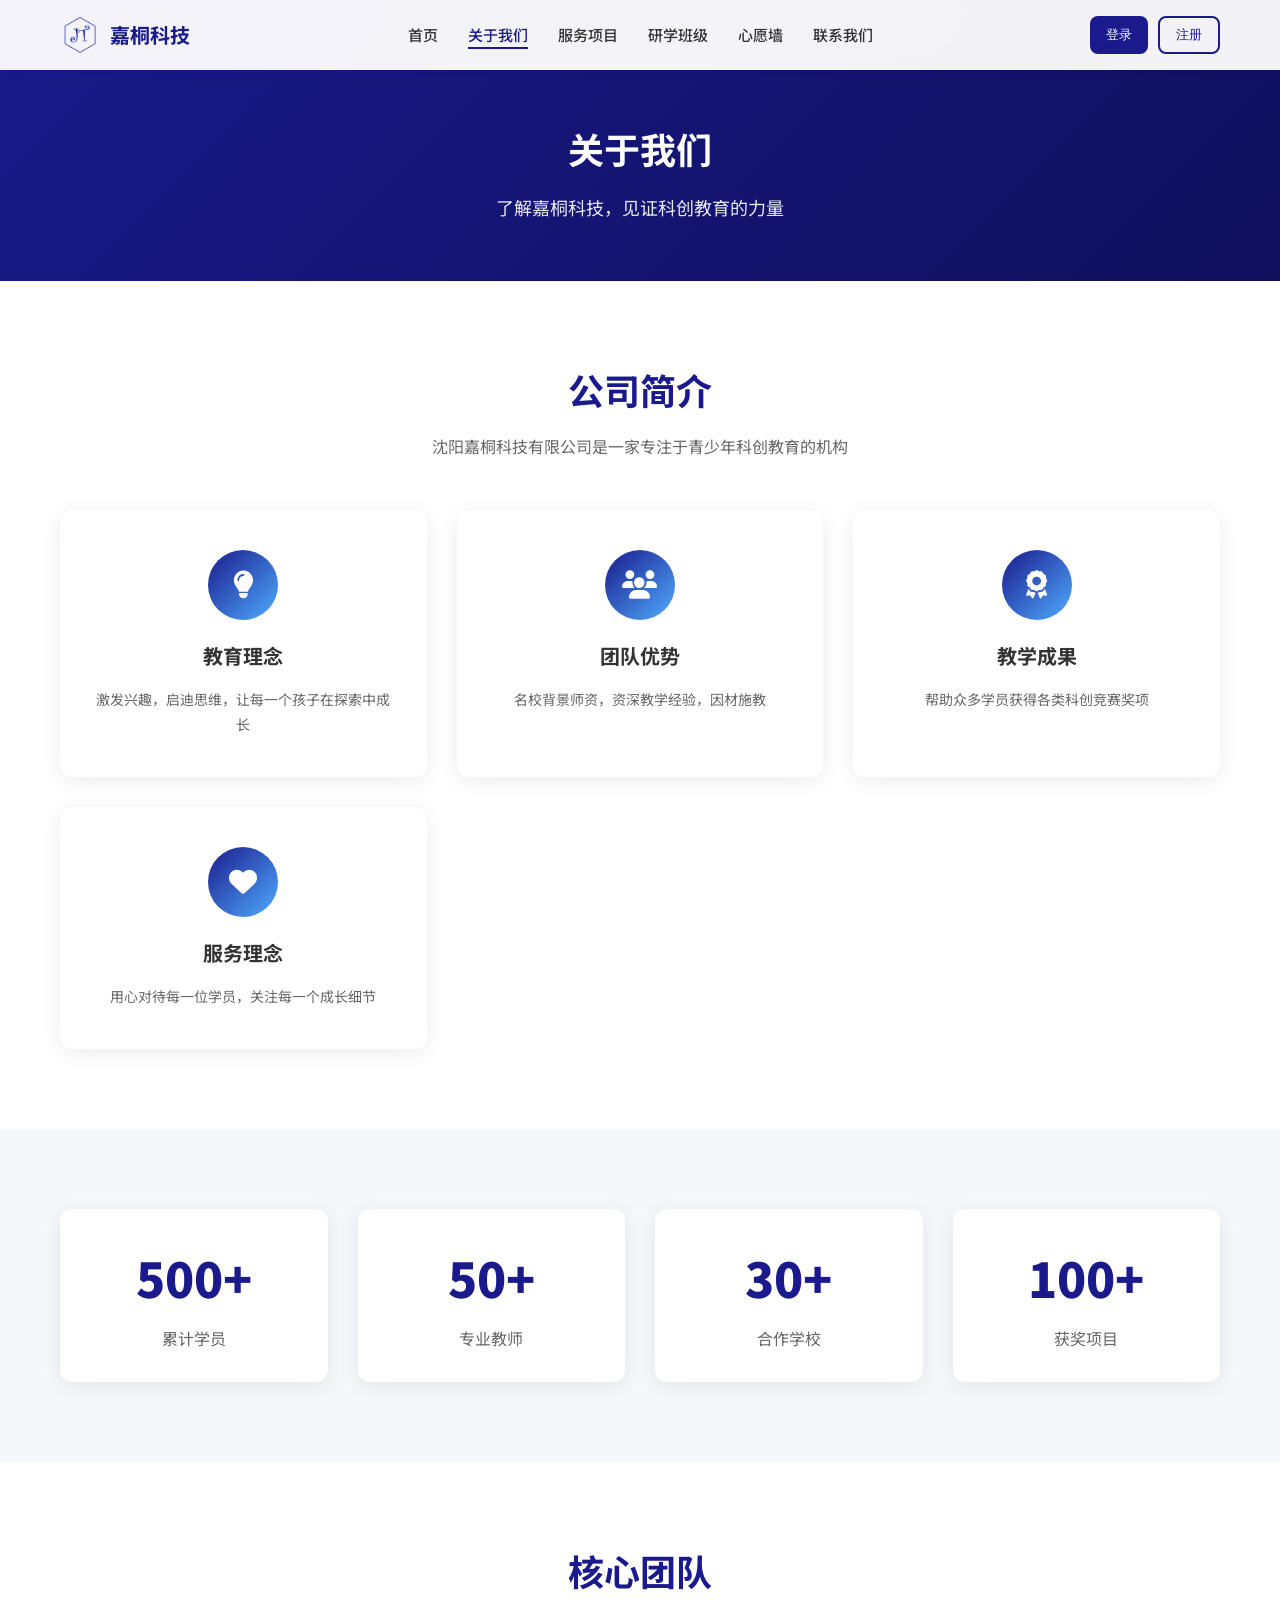
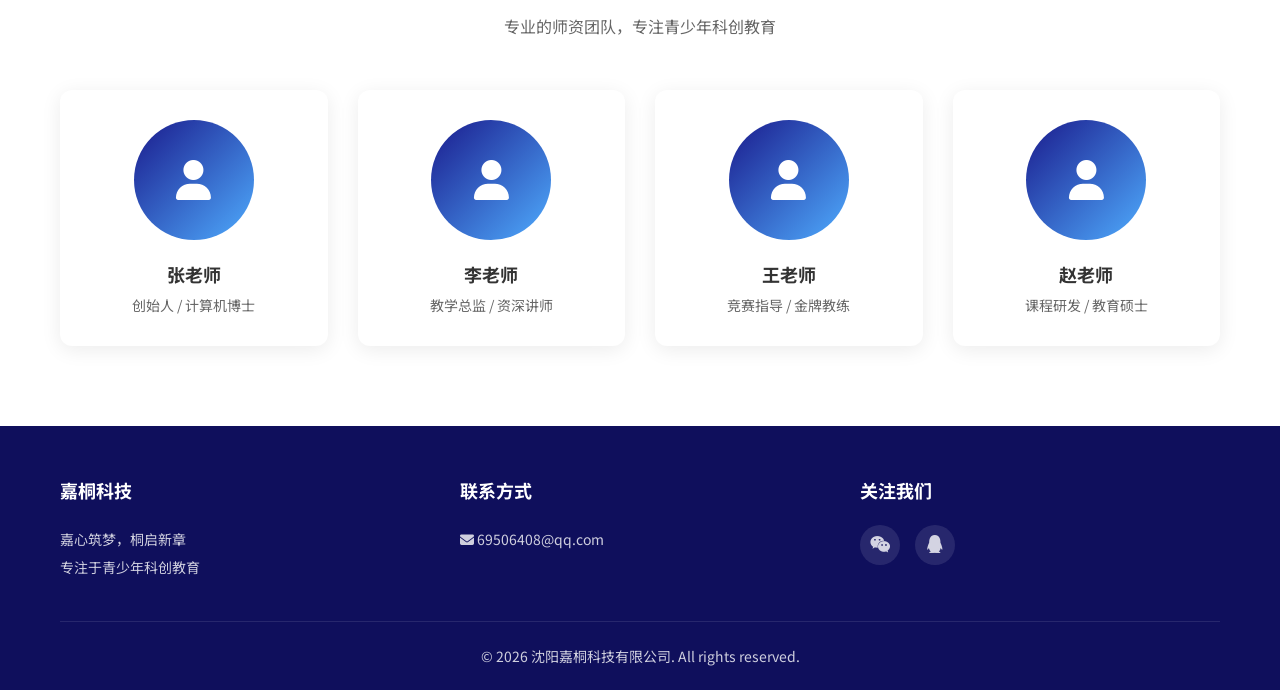
==== commit bbc5a7bb: "2" ====
--- a/about.html
+++ b/about.html
@@ -1,298 +1,180 @@
-<!DOCTYPE html>
-<html lang="zh-CN">
-<head>
-    <meta charset="UTF-8">
-    <meta name="viewport" content="width=device-width, initial-scale=1.0">
-    <title>关于我们 - 沈阳嘉桐科技有限公司</title>
-    <meta name="description" content="了解沈阳嘉桐科技的发展历程、团队和理念">
-    <link rel="stylesheet" href="style.css">
-    <link rel="stylesheet" href="https://cdnjs.cloudflare.com/ajax/libs/font-awesome/6.4.0/css/all.min.css">
-    <link href="https://fonts.googleapis.com/css2?family=Noto+Sans+SC:wght@300;400;500;700;900&display=swap" rel="stylesheet">
-    <script src="https://imgcache.qq.com/qcloud/tcbjs/1.10.0/tcb.js"></script>
-</head>
-<body>
-
-<!-- 导航栏 -->
-<nav class="navbar" id="navbar">
-    <div class="container">
-        <a href="index.html" class="nav-brand">
-            <img src="logo.png" alt="嘉桐科技" class="nav-logo">
-            <span>嘉桐科技</span>
-        </a>
-        <ul class="nav-menu" id="navMenu">
-            <li><a href="index.html">首页</a></li>
-            <li><a href="about.html" class="active">关于我们</a></li>
-            <li><a href="services.html">产品服务</a></li>
-            <li><a href="wishwall.html">科创心愿墙</a></li>
-            <li><a href="classes.html">研学班级</a></li>
-            <li><a href="contact.html">联系我们</a></li>
-        </ul>
-        <div class="nav-actions">
-            <button class="btn btn-primary btn-sm" onclick="showLoginModal()">
-                <i class="fas fa-sign-in-alt"></i> 登录
-            </button>
-            <button class="btn btn-secondary btn-sm" onclick="showRegisterModal()">注册</button>
-            <div class="nav-toggle" id="navToggle">
-                <i class="fas fa-bars"></i>
-            </div>
-        </div>
-    </div>
-</nav>
-
-<!-- 页面头部 -->
-<header class="page-header">
-    <div class="container">
-        <h1>关于我们</h1>
-        <p>嘉心筑梦，桐启新章 —— 致力于青少年科创教育</p>
-    </div>
-</header>
-
-<!-- 企业简介 -->
-<section class="section">
-    <div class="container">
-        <div class="card" style="max-width: 900px; margin: 0 auto; text-align: center;">
-            <h2 style="margin-bottom: 1.5rem;">沈阳嘉桐科技有限公司</h2>
-            <p style="font-size: 1.125rem; color: var(--text-light); line-height: 1.8;">
-                沈阳嘉桐科技有限公司是一家专注于青少年科创教育的综合服务机构。我们秉持"嘉心筑梦，桐启新章"的教育理念，为青少年提供优质的科创研学、海外留学、科教仪器和师资培训等服务。
-            </p>
-            <p style="font-size: 1.125rem; color: var(--text-light); line-height: 1.8; margin-top: 1rem;">
-                多年来，我们与国内外众多学校和教育机构建立了紧密的合作关系，累计服务学员超过5000人，获得家长和社会的广泛认可。
-            </p>
-        </div>
-    </div>
-</section>
-
-<!-- 统计数据 -->
-<section class="section" style="background: var(--bg);">
-    <div class="container">
-        <div class="card-grid" style="max-width: 900px; margin: 0 auto;">
-            <div class="card" style="text-align: center; padding: 3rem 2rem;">
-                <div class="feature-icon" style="margin: 0 auto 1rem;">
-                    <i class="fas fa-calendar-alt"></i>
-                </div>
-                <h3 style="font-size: 2.5rem; margin-bottom: 0.5rem;">5+</h3>
-                <p style="color: var(--text-muted);">年教育经验</p>
-            </div>
-            <div class="card" style="text-align: center; padding: 3rem 2rem;">
-                <div class="feature-icon" style="margin: 0 auto 1rem;">
-                    <i class="fas fa-school"></i>
-                </div>
-                <h3 style="font-size: 2.5rem; margin-bottom: 0.5rem;">50+</h3>
-                <p style="color: var(--text-muted);">合作学校</p>
-            </div>
-            <div class="card" style="text-align: center; padding: 3rem 2rem;">
-                <div class="feature-icon" style="margin: 0 auto 1rem;">
-                    <i class="fas fa-users"></i>
-                </div>
-                <h3 style="font-size: 2.5rem; margin-bottom: 0.5rem;">5000+</h3>
-                <p style="color: var(--text-muted);">服务学员</p>
-            </div>
-        </div>
-    </div>
-</section>
-
-<!-- 企业文化 -->
-<section class="section">
-    <div class="container">
-        <div class="section-header">
-            <span class="section-label">企业文化</span>
-            <h2>我们的理念</h2>
-        </div>
-        <div class="card-grid">
-            <div class="card">
-                <div class="feature-icon">
-                    <i class="fas fa-bullseye"></i>
-                </div>
-                <h3>使命</h3>
-                <p style="color: var(--text-light); margin-top: 1rem;">
-                    用科技创新引领教育，让每一个孩子都能发现自己的潜能， 实现自己的梦想。
-                </p>
-            </div>
-            <div class="card">
-                <div class="feature-icon">
-                    <i class="fas fa-eye"></i>
-                </div>
-                <h3>愿景</h3>
-                <p style="color: var(--text-light); margin-top: 1rem;">
-                    成为国内领先的青少年科创教育服务品牌，为国家培养更多具有创新精神和实践能力的优秀人才。
-                </p>
-            </div>
-            <div class="card">
-                <div class="feature-icon">
-                    <i class="fas fa-heart"></i>
-                </div>
-                <h3>价值观</h3>
-                <p style="color: var(--text-light); margin-top: 1rem;">
-                    客户至上、诚信为本、创新驱动、协作共赢。我们始终坚持以学生为中心，用心做好每一项教育服务。
-                </p>
-            </div>
-        </div>
-    </div>
-</section>
-
-<!-- 发展历程 -->
-<section class="section" style="background: var(--bg);">
-    <div class="container">
-        <div class="section-header">
-            <span class="section-label">发展历程</span>
-            <h2>大事记</h2>
-        </div>
-        <div class="card" style="max-width: 800px; margin: 0 auto;">
-            <div style="border-left: 3px solid var(--primary); padding-left: 2rem;">
-                <div style="margin-bottom: 2rem;">
-                    <span style="display: inline-block; background: var(--primary); color: white; padding: 0.25rem 0.75rem; border-radius: var(--radius); font-size: 0.875rem; font-weight: 600;">2021</span>
-                    <h4 style="margin-top: 0.75rem;">公司成立</h4>
-                    <p style="color: var(--text-light);">沈阳嘉桐科技有限公司正式成立，开启科创教育之旅</p>
-                </div>
-                <div style="margin-bottom: 2rem;">
-                    <span style="display: inline-block; background: var(--primary); color: white; padding: 0.25rem 0.75rem; border-radius: var(--radius); font-size: 0.875rem; font-weight: 600;">2022</span>
-                    <h4 style="margin-top: 0.75rem;">业务拓展</h4>
-                    <p style="color: var(--text-light);">与50+所学校建立合作关系，服务学员突破1000人</p>
-                </div>
-                <div style="margin-bottom: 2rem;">
-                    <span style="display: inline-block; background: var(--primary); color: white; padding: 0.25rem 0.75rem; border-radius: var(--radius); font-size: 0.875rem; font-weight: 600;">2023</span>
-                    <h4 style="margin-top: 0.75rem;">品牌升级</h4>
-                    <p style="color: var(--text-light);">推出海外留学服务，品牌影响力进一步扩大</p>
-                </div>
-                <div>
-                    <span style="display: inline-block; background: var(--primary); color: white; padding: 0.25rem 0.75rem; border-radius: var(--radius); font-size: 0.875rem; font-weight: 600;">2024-2025</span>
-                    <h4 style="margin-top: 0.75rem;">持续增长</h4>
-                    <p style="color: var(--text-light);">服务学员超过5000人，成为区域知名教育品牌</p>
-                </div>
-            </div>
-        </div>
-    </div>
-</section>
-
-<!-- CTA -->
-<section class="cta">
-    <div class="container">
-        <div class="cta-content">
-            <h2>加入我们</h2>
-            <p>与嘉桐科技一起，为青少年的未来创造更多可能</p>
-            <a href="contact.html" class="btn btn-lg">
-                <i class="fas fa-comments"></i> 联系我们
-            </a>
-        </div>
-    </div>
-</section>
-
-<!-- 页脚 -->
-<footer class="footer">
-    <div class="container">
-        <div class="footer-content">
-            <div class="footer-brand">
-                <img src="logo.png" alt="嘉桐科技" class="nav-logo">
-                <p>嘉心筑梦，桐启新章。专注于青少年科创教育，为孩子创造美好未来。</p>
-            </div>
-            <div class="footer-links">
-                <h4>快速链接</h4>
-                <ul>
-                    <li><a href="index.html">首页</a></li>
-                    <li><a href="about.html">关于我们</a></li>
-                    <li><a href="services.html">产品服务</a></li>
-                    <li><a href="contact.html">联系我们</a></li>
-                </ul>
-            </div>
-            <div class="footer-links">
-                <h4>特色功能</h4>
-                <ul>
-                    <li><a href="wishwall.html">科创心愿墙</a></li>
-                    <li><a href="classes.html">研学班级</a></li>
-                </ul>
-            </div>
-            <div class="footer-links">
-                <h4>联系我们</h4>
-                <ul>
-                    <li><i class="fas fa-envelope"></i> 69506408@qq.com</li>
-                </ul>
-            </div>
-        </div>
-        <div class="footer-bottom">
-            <span>&copy; 2026 沈阳嘉桐科技有限公司. All rights reserved.</span>
-            <span>嘉心筑梦，桐启新章</span>
-        </div>
-    </div>
-</footer>
-
-<!-- 登录弹窗 -->
-<div class="modal-overlay" id="loginModal">
-    <div class="modal">
-        <div class="modal-header">
-            <h3>欢迎回来</h3>
-            <button class="modal-close" onclick="closeModal('loginModal')">&times;</button>
-        </div>
-        <div class="modal-body">
-            <div class="modal-tabs">
-                <button class="modal-tab active" onclick="switchTab('login')">登录</button>
-                <button class="modal-tab" onclick="switchTab('register')">注册</button>
-                <button class="modal-tab" onclick="switchTab('teacher')">教师注册</button>
-            </div>
-            
-            <form id="loginForm" onsubmit="handleLogin(event)">
-                <div class="form-group">
-                    <label class="form-label">邮箱</label>
-                    <input type="email" class="form-input" id="loginEmail" placeholder="请输入邮箱" required>
-                </div>
-                <div class="form-group">
-                    <label class="form-label">密码</label>
-                    <input type="password" class="form-input" id="loginPassword" placeholder="请输入密码" required>
-                </div>
-                <button type="submit" class="btn btn-primary" style="width: 100%;">
-                    <i class="fas fa-sign-in-alt"></i> 登录
-                </button>
-            </form>
-            
-            <form id="registerForm" class="hidden" onsubmit="handleRegister(event)">
-                <div class="form-group">
-                    <label class="form-label">昵称</label>
-                    <input type="text" class="form-input" id="registerName" placeholder="请输入昵称" required>
-                </div>
-                <div class="form-group">
-                    <label class="form-label">邮箱</label>
-                    <input type="email" class="form-input" id="registerEmail" placeholder="请输入邮箱" required>
-                </div>
-                <div class="form-group">
-                    <label class="form-label">密码</label>
-                    <input type="password" class="form-input" id="registerPassword" placeholder="请输入密码（至少6位）" required minlength="6">
-                </div>
-                <button type="submit" class="btn btn-primary" style="width: 100%;">
-                    <i class="fas fa-user-plus"></i> 注册
-                </button>
-            </form>
-            
-            <form id="teacherForm" class="hidden" onsubmit="handleTeacherRegister(event)">
-                <div class="form-group">
-                    <label class="form-label">昵称</label>
-                    <input type="text" class="form-input" id="teacherName" placeholder="请输入昵称" required>
-                </div>
-                <div class="form-group">
-                    <label class="form-label">邮箱</label>
-                    <input type="email" class="form-input" id="teacherEmail" placeholder="请输入邮箱" required>
-                </div>
-                <div class="form-group">
-                    <label class="form-label">密码</label>
-                    <input type="password" class="form-input" id="teacherPassword" placeholder="请输入密码（至少6位）" required minlength="6">
-                </div>
-                <div class="form-group">
-                    <label class="form-label">确认密码</label>
-                    <input type="password" class="form-input" id="teacherConfirmPassword" placeholder="请再次输入密码" required>
-                </div>
-                <div class="form-group">
-                    <label class="form-label">教师码</label>
-                    <input type="text" class="form-input" id="teacherCode" placeholder="请输入教师码" required>
-                </div>
-                <button type="submit" class="btn btn-primary" style="width: 100%;">
-                    <i class="fas fa-chalkboard-teacher"></i> 教师注册
-                </button>
-            </form>
-        </div>
-    </div>
-</div>
-
-<div class="toast-container" id="toastContainer"></div>
-
-<script src="cloudbase.js"></script>
-<script src="main.js"></script>
-</body>
-</html>
+<!DOCTYPE html>
+<html lang="zh-CN">
+<head>
+    <meta charset="UTF-8">
+    <meta name="viewport" content="width=device-width, initial-scale=1.0">
+    <title>关于我们 - 沈阳嘉桐科技有限公司</title>
+    <meta name="description" content="了解沈阳嘉桐科技的发展历程、团队和理念">
+    <link rel="stylesheet" href="style.css">
+    <link rel="stylesheet" href="https://cdnjs.cloudflare.com/ajax/libs/font-awesome/6.4.0/css/all.min.css">
+    <link href="https://fonts.googleapis.com/css2?family=Noto+Sans+SC:wght@300;400;500;700;900&display=swap" rel="stylesheet">
+</head>
+<body>
+
+    <!-- 导航栏 -->
+    <nav class="navbar" id="navbar">
+        <div class="nav-container">
+            <a href="index.html" class="nav-brand">
+                <img src="logo.png" alt="嘉桐科技" class="nav-logo">
+                <span class="brand-text">嘉桐科技</span>
+            </a>
+            <ul class="nav-menu" id="navMenu">
+                <li><a href="index.html">首页</a></li>
+                <li><a href="about.html" class="active">关于我们</a></li>
+                <li><a href="services.html">服务项目</a></li>
+                <li><a href="classes.html">研学班级</a></li>
+                <li><a href="wishwall.html">心愿墙</a></li>
+                <li><a href="contact.html">联系我们</a></li>
+            </ul>
+            <div class="nav-actions">
+                <button class="btn btn-primary btn-sm" onclick="showLoginModal()">登录</button>
+                <button class="btn btn-secondary btn-sm" onclick="showRegisterModal()">注册</button>
+            </div>
+            <div class="menu-toggle" onclick="toggleMenu()">
+                <i class="fas fa-bars"></i>
+            </div>
+        </div>
+    </nav>
+
+    <!-- 页面头部 -->
+    <header class="page-header">
+        <div class="container">
+            <h1>关于我们</h1>
+            <p>了解嘉桐科技，见证科创教育的力量</p>
+        </div>
+    </header>
+
+    <!-- 关于内容 -->
+    <section class="section">
+        <div class="container">
+            <div class="section-header">
+                <h2>公司简介</h2>
+                <p>沈阳嘉桐科技有限公司是一家专注于青少年科创教育的机构</p>
+            </div>
+            <div class="features-grid">
+                <div class="feature-card">
+                    <div class="feature-icon">
+                        <i class="fas fa-lightbulb"></i>
+                    </div>
+                    <h3>教育理念</h3>
+                    <p>激发兴趣，启迪思维，让每一个孩子在探索中成长</p>
+                </div>
+                <div class="feature-card">
+                    <div class="feature-icon">
+                        <i class="fas fa-users"></i>
+                    </div>
+                    <h3>团队优势</h3>
+                    <p>名校背景师资，资深教学经验，因材施教</p>
+                </div>
+                <div class="feature-card">
+                    <div class="feature-icon">
+                        <i class="fas fa-award"></i>
+                    </div>
+                    <h3>教学成果</h3>
+                    <p>帮助众多学员获得各类科创竞赛奖项</p>
+                </div>
+                <div class="feature-card">
+                    <div class="feature-icon">
+                        <i class="fas fa-heart"></i>
+                    </div>
+                    <h3>服务理念</h3>
+                    <p>用心对待每一位学员，关注每一个成长细节</p>
+                </div>
+            </div>
+        </div>
+    </section>
+
+    <!-- 统计数据 -->
+    <section class="section section-bg">
+        <div class="container">
+            <div class="stats-grid">
+                <div class="stat-card">
+                    <span class="stat-number">500+</span>
+                    <span class="stat-label">累计学员</span>
+                </div>
+                <div class="stat-card">
+                    <span class="stat-number">50+</span>
+                    <span class="stat-label">专业教师</span>
+                </div>
+                <div class="stat-card">
+                    <span class="stat-number">30+</span>
+                    <span class="stat-label">合作学校</span>
+                </div>
+                <div class="stat-card">
+                    <span class="stat-number">100+</span>
+                    <span class="stat-label">获奖项目</span>
+                </div>
+            </div>
+        </div>
+    </section>
+
+    <!-- 团队成员 -->
+    <section class="section">
+        <div class="container">
+            <div class="section-header">
+                <h2>核心团队</h2>
+                <p>专业的师资团队，专注青少年科创教育</p>
+            </div>
+            <div class="team-grid">
+                <div class="team-card">
+                    <div class="team-avatar">
+                        <i class="fas fa-user"></i>
+                    </div>
+                    <h3>张老师</h3>
+                    <p>创始人 / 计算机博士</p>
+                </div>
+                <div class="team-card">
+                    <div class="team-avatar">
+                        <i class="fas fa-user"></i>
+                    </div>
+                    <h3>李老师</h3>
+                    <p>教学总监 / 资深讲师</p>
+                </div>
+                <div class="team-card">
+                    <div class="team-avatar">
+                        <i class="fas fa-user"></i>
+                    </div>
+                    <h3>王老师</h3>
+                    <p>竞赛指导 / 金牌教练</p>
+                </div>
+                <div class="team-card">
+                    <div class="team-avatar">
+                        <i class="fas fa-user"></i>
+                    </div>
+                    <h3>赵老师</h3>
+                    <p>课程研发 / 教育硕士</p>
+                </div>
+            </div>
+        </div>
+    </section>
+
+    <!-- 页脚 -->
+    <footer class="footer">
+        <div class="container">
+            <div class="footer-content">
+                <div class="footer-section">
+                    <h4>嘉桐科技</h4>
+                    <p>嘉心筑梦，桐启新章</p>
+                    <p>专注于青少年科创教育</p>
+                </div>
+                <div class="footer-section">
+                    <h4>联系方式</h4>
+                    <p><i class="fas fa-envelope"></i> 69506408@qq.com</p>
+                </div>
+                <div class="footer-section">
+                    <h4>关注我们</h4>
+                    <div class="social-links">
+                        <a href="#"><i class="fab fa-weixin"></i></a>
+                        <a href="#"><i class="fab fa-qq"></i></a>
+                    </div>
+                </div>
+            </div>
+            <div class="footer-bottom">
+                <p>&copy; 2026 沈阳嘉桐科技有限公司. All rights reserved.</p>
+            </div>
+        </div>
+    </footer>
+
+    <script src="main.js"></script>
+</body>
+</html>
--- a/style.css
+++ b/style.css
@@ -1,913 +1,1102 @@
-/* ================================================
-   沈阳嘉桐科技 - 全新设计
-   嘉心筑梦，桐启新章
-   ================================================ */
-
-/* ---------- CSS Variables ---------- */
-:root {
-    --primary: #0ea5e9;
-    --primary-dark: #0284c7;
-    --primary-light: #38bdf8;
-    --secondary: #6366f1;
-    --accent: #f43f5e;
-    --success: #22c55e;
-    --warning: #f59e0b;
-    --danger: #ef4444;
-    
-    --text: #0f172a;
-    --text-light: #475569;
-    --text-muted: #94a3b8;
-    
-    --bg: #f8fafc;
-    --bg-dark: #0f172a;
-    --white: #ffffff;
-    --card-bg: #ffffff;
-    
-    --gradient: linear-gradient(135deg, #0ea5e9 0%, #6366f1 100%);
-    --gradient-warm: linear-gradient(135deg, #f43f5e 0%, #f59e0b 100%);
-    
-    --shadow: 0 4px 6px -1px rgba(0, 0, 0, 0.1), 0 2px 4px -1px rgba(0, 0, 0, 0.06);
-    --shadow-lg: 0 25px 50px -12px rgba(0, 0, 0, 0.25);
-    --shadow-card: 0 10px 40px rgba(0, 0, 0, 0.08);
-    
-    --radius: 12px;
-    --radius-lg: 24px;
-    --radius-full: 9999px;
-    
-    --transition: all 0.3s cubic-bezier(0.4, 0, 0.2, 1);
-    --nav-height: 80px;
-}
-
-/* ---------- Reset ---------- */
-*, *::before, *::after {
-    margin: 0;
-    padding: 0;
-    box-sizing: border-box;
-}
-
-html {
-    scroll-behavior: smooth;
-    scroll-padding-top: var(--nav-height);
-}
-
-body {
-    font-family: 'Noto Sans SC', -apple-system, BlinkMacSystemFont, 'Segoe UI', sans-serif;
-    color: var(--text);
-    background: var(--bg);
-    line-height: 1.7;
-    -webkit-font-smoothing: antialiased;
-    -moz-osx-font-smoothing: grayscale;
-    overflow-x: hidden;
-}
-
-a {
-    text-decoration: none;
-    color: inherit;
-    transition: var(--transition);
-}
-
-img {
-    max-width: 100%;
-    height: auto;
-    display: block;
-}
-
-ul {
-    list-style: none;
-}
-
-button, input, textarea, select {
-    font-family: inherit;
-    font-size: inherit;
-}
-
-.container {
-    max-width: 1280px;
-    margin: 0 auto;
-    padding: 0 2rem;
-}
-
-/* ---------- Typography ---------- */
-h1, h2, h3, h4, h5, h6 {
-    font-weight: 700;
-    line-height: 1.2;
-    color: var(--text);
-}
-
-h1 { font-size: 3.5rem; }
-h2 { font-size: 2.5rem; }
-h3 { font-size: 1.75rem; }
-h4 { font-size: 1.5rem; }
-
-.text-gradient {
-    background: var(--gradient);
-    -webkit-background-clip: text;
-    -webkit-text-fill-color: transparent;
-    background-clip: text;
-}
-
-.text-center { text-align: center; }
-.text-muted { color: var(--text-muted); }
-
-/* ---------- Buttons ---------- */
-.btn {
-    display: inline-flex;
-    align-items: center;
-    justify-content: center;
-    gap: 0.5rem;
-    padding: 0.875rem 1.75rem;
-    font-size: 1rem;
-    font-weight: 600;
-    border-radius: var(--radius);
-    border: none;
-    cursor: pointer;
-    transition: var(--transition);
-    white-space: nowrap;
-}
-
-.btn-primary {
-    background: var(--gradient);
-    color: var(--white);
-    box-shadow: 0 4px 14px rgba(14, 165, 233, 0.4);
-}
-
-.btn-primary:hover {
-    transform: translateY(-2px);
-    box-shadow: 0 8px 25px rgba(14, 165, 233, 0.5);
-}
-
-.btn-secondary {
-    background: var(--white);
-    color: var(--text);
-    border: 2px solid var(--border);
-}
-
-.btn-secondary:hover {
-    border-color: var(--primary);
-    color: var(--primary);
-}
-
-.btn-ghost {
-    background: transparent;
-    color: var(--text-light);
-}
-
-.btn-ghost:hover {
-    background: rgba(0, 0, 0, 0.05);
-    color: var(--text);
-}
-
-.btn-lg {
-    padding: 1rem 2.5rem;
-    font-size: 1.125rem;
-}
-
-.btn-sm {
-    padding: 0.5rem 1rem;
-    font-size: 0.875rem;
-}
-
-/* ---------- Navigation ---------- */
-.navbar {
-    position: fixed;
-    top: 0;
-    left: 0;
-    right: 0;
-    height: var(--nav-height);
-    background: rgba(255, 255, 255, 0.85);
-    backdrop-filter: blur(20px);
-    -webkit-backdrop-filter: blur(20px);
-    border-bottom: 1px solid rgba(0, 0, 0, 0.05);
-    z-index: 1000;
-    transition: var(--transition);
-}
-
-.navbar.scrolled {
-    background: rgba(255, 255, 255, 0.95);
-    box-shadow: var(--shadow);
-}
-
-.navbar .container {
-    display: flex;
-    align-items: center;
-    justify-content: space-between;
-    height: 100%;
-}
-
-.nav-brand {
-    display: flex;
-    align-items: center;
-    gap: 0.75rem;
-    font-weight: 700;
-    font-size: 1.25rem;
-}
-
-.nav-logo {
-    height: 40px;
-    width: auto;
-}
-
-.nav-menu {
-    display: flex;
-    align-items: center;
-    gap: 0.5rem;
-}
-
-.nav-menu a {
-    padding: 0.625rem 1rem;
-    font-weight: 500;
-    color: var(--text-light);
-    border-radius: var(--radius);
-    position: relative;
-}
-
-.nav-menu a:hover,
-.nav-menu a.active {
-    color: var(--primary);
-    background: rgba(14, 165, 233, 0.08);
-}
-
-.nav-menu a.active::after {
-    content: '';
-    position: absolute;
-    bottom: 0;
-    left: 50%;
-    transform: translateX(-50%);
-    width: 20px;
-    height: 3px;
-    background: var(--primary);
-    border-radius: var(--full);
-}
-
-.nav-actions {
-    display: flex;
-    align-items: center;
-    gap: 0.75rem;
-}
-
-.nav-toggle {
-    display: none;
-    font-size: 1.5rem;
-    cursor: pointer;
-    color: var(--text);
-}
-
-@media (max-width: 1024px) {
-    .nav-toggle {
-        display: block;
-    }
-    
-    .nav-menu {
-        position: fixed;
-        top: var(--nav-height);
-        left: 0;
-        right: 0;
-        background: var(--white);
-        flex-direction: column;
-        padding: 1rem;
-        gap: 0.5rem;
-        box-shadow: var(--shadow-lg);
-        transform: translateY(-100%);
-        opacity: 0;
-        pointer-events: none;
-        transition: var(--transition);
-    }
-    
-    .nav-menu.active {
-        transform: translateY(0);
-        opacity: 1;
-        pointer-events: all;
-    }
-}
-
-/* ---------- Hero Section ---------- */
-.hero {
-    min-height: 100vh;
-    display: flex;
-    align-items: center;
-    justify-content: center;
-    position: relative;
-    overflow: hidden;
-    background: linear-gradient(135deg, #f8fafc 0%, #e2e8f0 100%);
-}
-
-.hero::before {
-    content: '';
-    position: absolute;
-    top: -50%;
-    right: -20%;
-    width: 80%;
-    height: 150%;
-    background: radial-gradient(circle, rgba(14, 165, 233, 0.15) 0%, transparent 70%);
-    animation: hero-glow 8s ease-in-out infinite;
-}
-
-@keyframes hero-glow {
-    0%, 100% { transform: scale(1); opacity: 0.5; }
-    50% { transform: scale(1.1); opacity: 0.8; }
-}
-
-.hero-content {
-    position: relative;
-    z-index: 1;
-    text-align: center;
-    max-width: 900px;
-    padding: 2rem;
-}
-
-.hero-badge {
-    display: inline-block;
-    padding: 0.5rem 1.25rem;
-    background: rgba(14, 165, 233, 0.1);
-    color: var(--primary);
-    font-weight: 600;
-    font-size: 0.875rem;
-    border-radius: var(--full);
-    margin-bottom: 1.5rem;
-    animation: fadeInUp 0.6s ease-out;
-}
-
-.hero h1 {
-    font-size: 4rem;
-    font-weight: 800;
-    margin-bottom: 1.5rem;
-    animation: fadeInUp 0.6s ease-out 0.1s both;
-}
-
-.hero h1 .highlight {
-    background: var(--gradient);
-    -webkit-background-clip: text;
-    -webkit-text-fill-color: transparent;
-}
-
-.hero-subtitle {
-    font-size: 1.25rem;
-    color: var(--text-light);
-    margin-bottom: 2.5rem;
-    max-width: 600px;
-    margin-left: auto;
-    margin-right: auto;
-    animation: fadeInUp 0.6s ease-out 0.2s both;
-}
-
-.hero-actions {
-    display: flex;
-    gap: 1rem;
-    justify-content: center;
-    animation: fadeInUp 0.6s ease-out 0.3s both;
-}
-
-.hero-stats {
-    display: flex;
-    gap: 3rem;
-    justify-content: center;
-    margin-top: 4rem;
-    animation: fadeInUp 0.6s ease-out 0.4s both;
-}
-
-.stat-item {
-    text-align: center;
-}
-
-.stat-number {
-    font-size: 2.5rem;
-    font-weight: 800;
-    color: var(--text);
-    display: block;
-}
-
-.stat-label {
-    font-size: 0.875rem;
-    color: var(--text-muted);
-}
-
-@keyframes fadeInUp {
-    from {
-        opacity: 0;
-        transform: translateY(30px);
-    }
-    to {
-        opacity: 1;
-        transform: translateY(0);
-    }
-}
-
-@media (max-width: 768px) {
-    .hero h1 {
-        font-size: 2.5rem;
-    }
-    
-    .hero-subtitle {
-        font-size: 1rem;
-    }
-    
-    .hero-actions {
-        flex-direction: column;
-    }
-    
-    .hero-stats {
-        gap: 2rem;
-    }
-}
-
-/* ---------- Cards ---------- */
-.card {
-    background: var(--card-bg);
-    border-radius: var(--radius-lg);
-    padding: 2rem;
-    box-shadow: var(--shadow-card);
-    transition: var(--transition);
-}
-
-.card:hover {
-    transform: translateY(-8px);
-    box-shadow: var(--shadow-lg);
-}
-
-.card-grid {
-    display: grid;
-    grid-template-columns: repeat(auto-fit, minmax(300px, 1fr));
-    gap: 2rem;
-}
-
-/* ---------- Features Section ---------- */
-.section {
-    padding: 6rem 0;
-}
-
-.section-header {
-    text-align: center;
-    max-width: 600px;
-    margin: 0 auto 4rem;
-}
-
-.section-label {
-    display: inline-block;
-    font-size: 0.875rem;
-    font-weight: 600;
-    color: var(--primary);
-    text-transform: uppercase;
-    letter-spacing: 0.1em;
-    margin-bottom: 1rem;
-}
-
-.section h2 {
-    margin-bottom: 1rem;
-}
-
-.section p {
-    color: var(--text-light);
-    font-size: 1.125rem;
-}
-
-.features {
-    background: var(--white);
-}
-
-.feature-card {
-    padding: 2.5rem;
-    text-align: center;
-    background: var(--bg);
-    border-radius: var(--radius-lg);
-    transition: var(--transition);
-}
-
-.feature-card:hover {
-    background: var(--white);
-    box-shadow: var(--shadow-card);
-    transform: translateY(-5px);
-}
-
-.feature-icon {
-    width: 80px;
-    height: 80px;
-    display: flex;
-    align-items: center;
-    justify-content: center;
-    margin: 0 auto 1.5rem;
-    background: var(--gradient);
-    border-radius: var(--radius-lg);
-    font-size: 2rem;
-    color: var(--white);
-}
-
-.feature-card h3 {
-    margin-bottom: 1rem;
-    font-size: 1.25rem;
-}
-
-.feature-card p {
-    color: var(--text-muted);
-    font-size: 0.9375rem;
-}
-
-/* ---------- Services Section ---------- */
-.services-grid {
-    display: grid;
-    grid-template-columns: repeat(4, 1fr);
-    gap: 1.5rem;
-}
-
-.service-card {
-    background: var(--white);
-    padding: 2rem;
-    border-radius: var(--radius-lg);
-    text-align: center;
-    border: 2px solid transparent;
-    transition: var(--transition);
-    cursor: pointer;
-}
-
-.service-card:hover {
-    border-color: var(--primary);
-    transform: translateY(-5px);
-}
-
-.service-icon {
-    width: 64px;
-    height: 64px;
-    display: flex;
-    align-items: center;
-    justify-content: center;
-    margin: 0 auto 1rem;
-    background: linear-gradient(135deg, rgba(14, 165, 233, 0.1) 0%, rgba(99, 102, 241, 0.1) 100%);
-    border-radius: var(--radius);
-    font-size: 1.5rem;
-    color: var(--primary);
-}
-
-.service-card h4 {
-    font-size: 1.125rem;
-    margin-bottom: 0.5rem;
-}
-
-.service-card p {
-    font-size: 0.875rem;
-    color: var(--text-muted);
-}
-
-@media (max-width: 1024px) {
-    .services-grid {
-        grid-template-columns: repeat(2, 1fr);
-    }
-}
-
-@media (max-width: 640px) {
-    .services-grid {
-        grid-template-columns: 1fr;
-    }
-}
-
-/* ---------- CTA Section ---------- */
-.cta {
-    background: var(--gradient);
-    padding: 6rem 0;
-    position: relative;
-    overflow: hidden;
-}
-
-.cta::before {
-    content: '';
-    position: absolute;
-    top: -50%;
-    right: -20%;
-    width: 60%;
-    height: 200%;
-    background: rgba(255, 255, 255, 0.1);
-    transform: rotate(15deg);
-}
-
-.cta-content {
-    position: relative;
-    z-index: 1;
-    text-align: center;
-    color: var(--white);
-}
-
-.cta h2 {
-    color: var(--white);
-    margin-bottom: 1rem;
-}
-
-.cta p {
-    color: rgba(255, 255, 255, 0.85);
-    font-size: 1.125rem;
-    margin-bottom: 2rem;
-}
-
-.cta .btn {
-    background: var(--white);
-    color: var(--primary);
-}
-
-.cta .btn:hover {
-    transform: scale(1.05);
-}
-
-/* ---------- Footer ---------- */
-.footer {
-    background: var(--bg-dark);
-    color: var(--white);
-    padding: 4rem 0 2rem;
-}
-
-.footer-content {
-    display: grid;
-    grid-template-columns: 2fr 1fr 1fr 1fr;
-    gap: 3rem;
-    margin-bottom: 3rem;
-}
-
-.footer-brand {
-    max-width: 300px;
-}
-
-.footer-brand .nav-logo {
-    height: 48px;
-    margin-bottom: 1rem;
-}
-
-.footer-brand p {
-    color: rgba(255, 255, 255, 0.7);
-    font-size: 0.9375rem;
-}
-
-.footer h4 {
-    color: var(--white);
-    font-size: 1rem;
-    margin-bottom: 1.25rem;
-}
-
-.footer ul li {
-    margin-bottom: 0.75rem;
-}
-
-.footer ul a {
-    color: rgba(255, 255, 255, 0.7);
-    font-size: 0.9375rem;
-}
-
-.footer ul a:hover {
-    color: var(--white);
-}
-
-.footer-bottom {
-    padding-top: 2rem;
-    border-top: 1px solid rgba(255, 255, 255, 0.1);
-    display: flex;
-    justify-content: space-between;
-    align-items: center;
-    color: rgba(255, 255, 255, 0.5);
-    font-size: 0.875rem;
-}
-
-@media (max-width: 768px) {
-    .footer-content {
-        grid-template-columns: 1fr 1fr;
-    }
-    
-    .footer-brand {
-        grid-column: 1 / -1;
-    }
-}
-
-/* ---------- Modal ---------- */
-.modal-overlay {
-    position: fixed;
-    inset: 0;
-    background: rgba(0, 0, 0, 0.6);
-    backdrop-filter: blur(4px);
-    display: flex;
-    align-items: center;
-    justify-content: center;
-    z-index: 2000;
-    opacity: 0;
-    visibility: hidden;
-    transition: var(--transition);
-    padding: 1rem;
-}
-
-.modal-overlay.active {
-    opacity: 1;
-    visibility: visible;
-}
-
-.modal {
-    background: var(--white);
-    border-radius: var(--radius-lg);
-    width: 100%;
-    max-width: 440px;
-    max-height: 90vh;
-    overflow-y: auto;
-    transform: scale(0.9);
-    transition: var(--transition);
-}
-
-.modal-overlay.active .modal {
-    transform: scale(1);
-}
-
-.modal-header {
-    padding: 1.5rem 2rem;
-    border-bottom: 1px solid var(--border);
-    display: flex;
-    align-items: center;
-    justify-content: space-between;
-}
-
-.modal-header h3 {
-    font-size: 1.25rem;
-}
-
-.modal-close {
-    width: 36px;
-    height: 36px;
-    display: flex;
-    align-items: center;
-    justify-content: center;
-    background: var(--bg);
-    border: none;
-    border-radius: var(--radius);
-    cursor: pointer;
-    font-size: 1.25rem;
-    color: var(--text-muted);
-    transition: var(--transition);
-}
-
-.modal-close:hover {
-    background: var(--border);
-    color: var(--text);
-}
-
-.modal-body {
-    padding: 2rem;
-}
-
-.modal-tabs {
-    display: flex;
-    gap: 0.5rem;
-    margin-bottom: 1.5rem;
-    background: var(--bg);
-    padding: 0.25rem;
-    border-radius: var(--radius);
-}
-
-.modal-tab {
-    flex: 1;
-    padding: 0.75rem;
-    background: transparent;
-    border: none;
-    border-radius: var(--radius);
-    font-weight: 600;
-    cursor: pointer;
-    color: var(--text-muted);
-    transition: var(--transition);
-}
-
-.modal-tab.active {
-    background: var(--white);
-    color: var(--primary);
-    box-shadow: var(--shadow);
-}
-
-/* ---------- Form ---------- */
-.form-group {
-    margin-bottom: 1.25rem;
-}
-
-.form-label {
-    display: block;
-    font-weight: 600;
-    font-size: 0.875rem;
-    margin-bottom: 0.5rem;
-    color: var(--text);
-}
-
-.form-input {
-    width: 100%;
-    padding: 0.875rem 1rem;
-    background: var(--bg);
-    border: 2px solid transparent;
-    border-radius: var(--radius);
-    font-size: 1rem;
-    transition: var(--transition);
-}
-
-.form-input:focus {
-    outline: none;
-    border-color: var(--primary);
-    background: var(--white);
-}
-
-.form-input::placeholder {
-    color: var(--text-muted);
-}
-
-.form-select {
-    appearance: none;
-    background-image: url("data:image/svg+xml,%3Csvg xmlns='http://www.w3.org/2000/svg' width='24' height='24' viewBox='0 0 24 24' fill='none' stroke='%2364748b' stroke-width='2' stroke-linecap='round' stroke-linejoin='round'%3E%3Cpolyline points='6 9 12 15 18 9'%3E%3C/polyline%3E%3C/svg%3E");
-    background-repeat: no-repeat;
-    background-position: right 1rem center;
-    background-size: 1rem;
-    padding-right: 2.5rem;
-}
-
-/* ---------- Toast ---------- */
-.toast-container {
-    position: fixed;
-    top: calc(var(--nav-height) + 1rem);
-    right: 1rem;
-    z-index: 3000;
-    display: flex;
-    flex-direction: column;
-    gap: 0.75rem;
-}
-
-.toast {
-    background: var(--white);
-    padding: 1rem 1.5rem;
-    border-radius: var(--radius);
-    box-shadow: var(--shadow-lg);
-    display: flex;
-    align-items: center;
-    gap: 0.75rem;
-    min-width: 300px;
-    animation: slideIn 0.3s ease-out;
-}
-
-@keyframes slideIn {
-    from {
-        opacity: 0;
-        transform: translateX(100%);
-    }
-    to {
-        opacity: 1;
-        transform: translateX(0);
-    }
-}
-
-.toast-success { border-left: 4px solid var(--success); }
-.toast-error { border-left: 4px solid var(--danger); }
-.toast-warning { border-left: 4px solid var(--warning); }
-
-.toast-icon {
-    font-size: 1.25rem;
-}
-
-.toast-success .toast-icon { color: var(--success); }
-.toast-error .toast-icon { color: var(--danger); }
-.toast-warning .toast-icon { color: var(--warning); }
-
-/* ---------- Page Header ---------- */
-.page-header {
-    padding: calc(var(--nav-height) + 4rem) 0 4rem;
-    background: var(--bg);
-    text-align: center;
-}
-
-.page-header h1 {
-    font-size: 2.5rem;
-    margin-bottom: 1rem;
-}
-
-.page-header p {
-    color: var(--text-light);
-    font-size: 1.125rem;
-    max-width: 600px;
-    margin: 0 auto;
-}
-
-/* ---------- Loading ---------- */
-.loading {
-    display: flex;
-    align-items: center;
-    justify-content: center;
-    padding: 3rem;
-}
-
-.spinner {
-    width: 40px;
-    height: 40px;
-    border: 3px solid var(--border);
-    border-top-color: var(--primary);
-    border-radius: 50%;
-    animation: spin 0.8s linear infinite;
-}
-
-@keyframes spin {
-    to { transform: rotate(360deg); }
-}
-
-/* ---------- Utilities ---------- */
-.mt-1 { margin-top: 0.5rem; }
-.mt-2 { margin-top: 1rem; }
-.mt-3 { margin-top: 1.5rem; }
-.mt-4 { margin-top: 2rem; }
-
-.mb-1 { margin-bottom: 0.5rem; }
-.mb-2 { margin-bottom: 1rem; }
-.mb-3 { margin-bottom: 1.5rem; }
-.mb-4 { margin-bottom: 2rem; }
-
-.hidden { display: none !important; }
-.visible { display: block !important; }
+/* 嘉桐科技官网 - 现代简洁风格 */
+
+/* ===== CSS 变量 ===== */
+:root {
+    --primary: #1a1a8c;
+    --primary-light: #2d2da8;
+    --primary-dark: #0f0f5c;
+    --accent: #4facfe;
+    --white: #ffffff;
+    --gray-light: #f5f7fa;
+    --gray: #666666;
+    --gray-dark: #333333;
+    --shadow: 0 4px 20px rgba(0,0,0,0.08);
+    --shadow-hover: 0 8px 30px rgba(0,0,0,0.12);
+    --radius: 12px;
+    --radius-sm: 8px;
+    --transition: all 0.3s ease;
+}
+
+/* ===== 全局重置 ===== */
+* {
+    margin: 0;
+    padding: 0;
+    box-sizing: border-box;
+}
+
+html {
+    scroll-behavior: smooth;
+}
+
+body {
+    font-family: 'Noto Sans SC', -apple-system, BlinkMacSystemFont, 'Segoe UI', sans-serif;
+    line-height: 1.6;
+    color: var(--gray-dark);
+    background: var(--white);
+}
+
+a {
+    text-decoration: none;
+    color: inherit;
+}
+
+ul {
+    list-style: none;
+}
+
+img {
+    max-width: 100%;
+    display: block;
+}
+
+.container {
+    max-width: 1200px;
+    margin: 0 auto;
+    padding: 0 20px;
+}
+
+/* ===== 导航栏 ===== */
+.navbar {
+    position: fixed;
+    top: 0;
+    left: 0;
+    right: 0;
+    z-index: 1000;
+    background: rgba(255,255,255,0.95);
+    backdrop-filter: blur(10px);
+    box-shadow: 0 2px 10px rgba(0,0,0,0.05);
+    transition: var(--transition);
+}
+
+.navbar.scrolled {
+    box-shadow: var(--shadow);
+}
+
+.nav-container {
+    max-width: 1200px;
+    margin: 0 auto;
+    padding: 15px 20px;
+    display: flex;
+    align-items: center;
+    justify-content: space-between;
+}
+
+.nav-brand {
+    display: flex;
+    align-items: center;
+    gap: 10px;
+}
+
+.nav-logo {
+    width: 40px;
+    height: 40px;
+    object-fit: contain;
+}
+
+.brand-text {
+    font-size: 20px;
+    font-weight: 700;
+    color: var(--primary);
+}
+
+.nav-menu {
+    display: flex;
+    gap: 30px;
+}
+
+.nav-menu a {
+    font-size: 15px;
+    font-weight: 500;
+    color: var(--gray-dark);
+    transition: var(--transition);
+    position: relative;
+}
+
+.nav-menu a::after {
+    content: '';
+    position: absolute;
+    bottom: -4px;
+    left: 0;
+    width: 0;
+    height: 2px;
+    background: var(--primary);
+    transition: var(--transition);
+}
+
+.nav-menu a:hover::after,
+.nav-menu a.active::after {
+    width: 100%;
+}
+
+.nav-menu a:hover,
+.nav-menu a.active {
+    color: var(--primary);
+}
+
+.nav-actions {
+    display: flex;
+    gap: 10px;
+}
+
+.btn {
+    padding: 10px 20px;
+    border-radius: var(--radius-sm);
+    font-size: 14px;
+    font-weight: 500;
+    cursor: pointer;
+    transition: var(--transition);
+    border: none;
+}
+
+.btn-primary {
+    background: var(--primary);
+    color: var(--white);
+}
+
+.btn-primary:hover {
+    background: var(--primary-light);
+    transform: translateY(-2px);
+}
+
+.btn-secondary {
+    background: transparent;
+    color: var(--primary);
+    border: 2px solid var(--primary);
+}
+
+.btn-secondary:hover {
+    background: var(--primary);
+    color: var(--white);
+}
+
+.btn-sm {
+    padding: 8px 16px;
+    font-size: 13px;
+}
+
+/* 移动端菜单 */
+.menu-toggle {
+    display: none;
+    font-size: 24px;
+    cursor: pointer;
+    color: var(--primary);
+}
+
+/* ===== Hero 区域 ===== */
+.hero {
+    min-height: 100vh;
+    background: linear-gradient(135deg, var(--primary) 0%, var(--primary-dark) 100%);
+    display: flex;
+    align-items: center;
+    justify-content: center;
+    text-align: center;
+    padding: 120px 20px 80px;
+    position: relative;
+    overflow: hidden;
+}
+
+.hero::before {
+    content: '';
+    position: absolute;
+    top: 0;
+    left: 0;
+    right: 0;
+    bottom: 0;
+    background: url("data:image/svg+xml,%3Csvg width='60' height='60' viewBox='0 0 60 60' xmlns='http://www.w3.org/2000/svg'%3E%3Cg fill='none' fill-rule='evenodd'%3E%3Cg fill='%23ffffff' fill-opacity='0.05'%3E%3Cpath d='M36 34v-4h-2v4h-4v2h4v4h2v-4h4v-2h-4zm0-30V0h-2v4h-4v2h4v4h2V6h4V4h-4zM6 34v-4H4v4H0v2h4v4h2v-4h4v-2H6zM6 4V0H4v4H0v2h4v4h2V6h4V4H6z'/%3E%3C/g%3E%3C/g%3E%3C/svg%3E");
+    opacity: 0.5;
+}
+
+.hero-content {
+    position: relative;
+    z-index: 1;
+    max-width: 800px;
+}
+
+.hero-logo {
+    width: 120px;
+    height: 120px;
+    margin: 0 auto 30px;
+    background: rgba(255,255,255,0.1);
+    border-radius: 50%;
+    display: flex;
+    align-items: center;
+    justify-content: center;
+    backdrop-filter: blur(10px);
+}
+
+.hero-logo img {
+    width: 80px;
+    height: 80px;
+    object-fit: contain;
+}
+
+.hero h1 {
+    font-size: 48px;
+    font-weight: 900;
+    color: var(--white);
+    margin-bottom: 20px;
+    letter-spacing: 2px;
+}
+
+.hero-tagline {
+    font-size: 24px;
+    color: rgba(255,255,255,0.9);
+    margin-bottom: 30px;
+    font-weight: 300;
+}
+
+.hero-desc {
+    font-size: 18px;
+    color: rgba(255,255,255,0.8);
+    margin-bottom: 40px;
+    max-width: 600px;
+    margin-left: auto;
+    margin-right: auto;
+}
+
+.hero-buttons {
+    display: flex;
+    gap: 20px;
+    justify-content: center;
+    flex-wrap: wrap;
+}
+
+.hero .btn-primary {
+    background: var(--white);
+    color: var(--primary);
+}
+
+.hero .btn-primary:hover {
+    background: rgba(255,255,255,0.9);
+    transform: translateY(-3px);
+}
+
+.hero .btn-secondary {
+    border-color: var(--white);
+    color: var(--white);
+}
+
+.hero .btn-secondary:hover {
+    background: var(--white);
+    color: var(--primary);
+}
+
+/* ===== 通用区块 ===== */
+.section {
+    padding: 80px 0;
+}
+
+.section-header {
+    text-align: center;
+    margin-bottom: 50px;
+}
+
+.section-header h2 {
+    font-size: 36px;
+    font-weight: 700;
+    color: var(--primary);
+    margin-bottom: 15px;
+}
+
+.section-header p {
+    font-size: 16px;
+    color: var(--gray);
+    max-width: 600px;
+    margin: 0 auto;
+}
+
+.section-bg {
+    background: var(--gray-light);
+}
+
+/* ===== 特性卡片 ===== */
+.features-grid {
+    display: grid;
+    grid-template-columns: repeat(auto-fit, minmax(280px, 1fr));
+    gap: 30px;
+}
+
+.feature-card {
+    background: var(--white);
+    padding: 40px 30px;
+    border-radius: var(--radius);
+    box-shadow: var(--shadow);
+    text-align: center;
+    transition: var(--transition);
+}
+
+.feature-card:hover {
+    transform: translateY(-10px);
+    box-shadow: var(--shadow-hover);
+}
+
+.feature-icon {
+    width: 70px;
+    height: 70px;
+    margin: 0 auto 20px;
+    background: linear-gradient(135deg, var(--primary) 0%, var(--accent) 100%);
+    border-radius: 50%;
+    display: flex;
+    align-items: center;
+    justify-content: center;
+    font-size: 28px;
+    color: var(--white);
+}
+
+.feature-card h3 {
+    font-size: 20px;
+    margin-bottom: 15px;
+    color: var(--gray-dark);
+}
+
+.feature-card p {
+    font-size: 14px;
+    color: var(--gray);
+    line-height: 1.8;
+}
+
+/* ===== 服务卡片 ===== */
+.services-grid {
+    display: grid;
+    grid-template-columns: repeat(auto-fit, minmax(300px, 1fr));
+    gap: 30px;
+}
+
+.service-card {
+    background: var(--white);
+    border-radius: var(--radius);
+    overflow: hidden;
+    box-shadow: var(--shadow);
+    transition: var(--transition);
+}
+
+.service-card:hover {
+    transform: translateY(-10px);
+    box-shadow: var(--shadow-hover);
+}
+
+.service-img {
+    height: 200px;
+    background: linear-gradient(135deg, var(--primary) 0%, var(--accent) 100%);
+    display: flex;
+    align-items: center;
+    justify-content: center;
+    font-size: 60px;
+    color: var(--white);
+}
+
+.service-content {
+    padding: 25px;
+}
+
+.service-content h3 {
+    font-size: 20px;
+    margin-bottom: 10px;
+    color: var(--gray-dark);
+}
+
+.service-content p {
+    font-size: 14px;
+    color: var(--gray);
+    margin-bottom: 15px;
+}
+
+.service-content ul {
+    display: flex;
+    flex-wrap: wrap;
+    gap: 8px;
+}
+
+.service-content li {
+    font-size: 12px;
+    padding: 5px 12px;
+    background: var(--gray-light);
+    border-radius: 20px;
+    color: var(--gray);
+}
+
+/* ===== 统计数字 ===== */
+.stats-grid {
+    display: grid;
+    grid-template-columns: repeat(auto-fit, minmax(200px, 1fr));
+    gap: 30px;
+}
+
+.stat-card {
+    text-align: center;
+    padding: 30px;
+    background: var(--white);
+    border-radius: var(--radius);
+    box-shadow: var(--shadow);
+}
+
+.stat-number {
+    font-size: 48px;
+    font-weight: 900;
+    color: var(--primary);
+    display: block;
+    margin-bottom: 10px;
+}
+
+.stat-label {
+    font-size: 16px;
+    color: var(--gray);
+}
+
+/* ===== 团队成员 ===== */
+.team-grid {
+    display: grid;
+    grid-template-columns: repeat(auto-fit, minmax(250px, 1fr));
+    gap: 30px;
+}
+
+.team-card {
+    background: var(--white);
+    border-radius: var(--radius);
+    overflow: hidden;
+    box-shadow: var(--shadow);
+    text-align: center;
+}
+
+.team-avatar {
+    width: 120px;
+    height: 120px;
+    margin: 30px auto 20px;
+    background: linear-gradient(135deg, var(--primary) 0%, var(--accent) 100%);
+    border-radius: 50%;
+    display: flex;
+    align-items: center;
+    justify-content: center;
+    font-size: 40px;
+    color: var(--white);
+}
+
+.team-card h3 {
+    font-size: 18px;
+    margin-bottom: 5px;
+}
+
+.team-card p {
+    font-size: 14px;
+    color: var(--gray);
+    padding-bottom: 30px;
+}
+
+/* ===== 班级卡片 ===== */
+.classes-grid {
+    display: grid;
+    grid-template-columns: repeat(auto-fit, minmax(350px, 1fr));
+    gap: 30px;
+}
+
+.class-card {
+    background: var(--white);
+    border-radius: var(--radius);
+    padding: 30px;
+    box-shadow: var(--shadow);
+    border-left: 4px solid var(--primary);
+}
+
+.class-header {
+    display: flex;
+    justify-content: space-between;
+    align-items: center;
+    margin-bottom: 20px;
+}
+
+.class-header h3 {
+    font-size: 20px;
+    color: var(--gray-dark);
+}
+
+.badge {
+    padding: 5px 12px;
+    border-radius: 20px;
+    font-size: 12px;
+    font-weight: 500;
+}
+
+.badge-success {
+    background: #e8f5e9;
+    color: #2e7d32;
+}
+
+.badge-warning {
+    background: #fff3e0;
+    color: #f57c00;
+}
+
+.class-info p {
+    display: flex;
+    align-items: center;
+    gap: 10px;
+    font-size: 14px;
+    color: var(--gray);
+    margin-bottom: 10px;
+}
+
+.class-info i {
+    color: var(--primary);
+    width: 20px;
+}
+
+.class-actions {
+    margin-top: 20px;
+    padding-top: 20px;
+    border-top: 1px solid var(--gray-light);
+}
+
+/* ===== 心愿墙 ===== */
+.wishes-grid {
+    display: grid;
+    grid-template-columns: repeat(auto-fit, minmax(300px, 1fr));
+    gap: 25px;
+}
+
+.wish-card {
+    background: var(--white);
+    border-radius: var(--radius);
+    padding: 25px;
+    box-shadow: var(--shadow);
+    transition: var(--transition);
+}
+
+.wish-card:hover {
+    transform: translateY(-5px);
+    box-shadow: var(--shadow-hover);
+}
+
+.wish-card h3 {
+    font-size: 18px;
+    margin-bottom: 10px;
+    color: var(--primary);
+}
+
+.wish-author {
+    font-size: 13px;
+    color: var(--gray);
+    margin-bottom: 15px;
+}
+
+.wish-content {
+    font-size: 14px;
+    color: var(--gray-dark);
+    line-height: 1.8;
+    margin-bottom: 20px;
+}
+
+.wish-footer {
+    display: flex;
+    justify-content: space-between;
+    font-size: 13px;
+    color: var(--gray);
+}
+
+.wish-likes i {
+    color: #e91e63;
+    margin-right: 5px;
+}
+
+/* ===== 联系表单 ===== */
+.contact-wrapper {
+    display: grid;
+    grid-template-columns: 1fr 1fr;
+    gap: 50px;
+}
+
+.contact-info h2 {
+    font-size: 28px;
+    color: var(--primary);
+    margin-bottom: 20px;
+}
+
+.contact-desc {
+    font-size: 16px;
+    color: var(--gray);
+    margin-bottom: 30px;
+}
+
+.contact-item {
+    display: flex;
+    gap: 20px;
+    margin-bottom: 25px;
+}
+
+.contact-icon {
+    width: 50px;
+    height: 50px;
+    background: var(--primary);
+    border-radius: 50%;
+    display: flex;
+    align-items: center;
+    justify-content: center;
+    color: var(--white);
+    font-size: 20px;
+    flex-shrink: 0;
+}
+
+.contact-text h4 {
+    font-size: 16px;
+    margin-bottom: 5px;
+}
+
+.contact-text p {
+    font-size: 14px;
+    color: var(--gray);
+}
+
+.contact-form {
+    background: var(--white);
+    padding: 30px;
+    border-radius: var(--radius);
+    box-shadow: var(--shadow);
+}
+
+.form-group {
+    margin-bottom: 20px;
+}
+
+.form-group label {
+    display: block;
+    font-size: 14px;
+    font-weight: 500;
+    margin-bottom: 8px;
+    color: var(--gray-dark);
+}
+
+.form-group input,
+.form-group textarea {
+    width: 100%;
+    padding: 12px 15px;
+    border: 1px solid #ddd;
+    border-radius: var(--radius-sm);
+    font-size: 14px;
+    transition: var(--transition);
+    font-family: inherit;
+}
+
+.form-group input:focus,
+.form-group textarea:focus {
+    outline: none;
+    border-color: var(--primary);
+    box-shadow: 0 0 0 3px rgba(26,26,140,0.1);
+}
+
+.form-group textarea {
+    resize: vertical;
+    min-height: 120px;
+}
+
+/* ===== 弹窗 ===== */
+.modal-overlay {
+    display: none;
+    position: fixed;
+    top: 0;
+    left: 0;
+    right: 0;
+    bottom: 0;
+    background: rgba(0,0,0,0.5);
+    z-index: 2000;
+    align-items: center;
+    justify-content: center;
+    padding: 20px;
+}
+
+.modal {
+    background: var(--white);
+    border-radius: var(--radius);
+    max-width: 450px;
+    width: 100%;
+    max-height: 90vh;
+    overflow-y: auto;
+    animation: modalIn 0.3s ease;
+}
+
+@keyframes modalIn {
+    from {
+        opacity: 0;
+        transform: scale(0.9);
+    }
+    to {
+        opacity: 1;
+        transform: scale(1);
+    }
+}
+
+.modal-header {
+    display: flex;
+    justify-content: space-between;
+    align-items: center;
+    padding: 25px 25px 0;
+}
+
+.modal-header h3 {
+    font-size: 22px;
+    color: var(--primary);
+}
+
+.modal-close {
+    font-size: 28px;
+    color: var(--gray);
+    cursor: pointer;
+    transition: var(--transition);
+}
+
+.modal-close:hover {
+    color: var(--gray-dark);
+}
+
+.modal-body {
+    padding: 25px;
+}
+
+.modal-tabs {
+    display: flex;
+    gap: 10px;
+    margin-bottom: 25px;
+    border-bottom: 2px solid var(--gray-light);
+}
+
+.modal-tab {
+    padding: 10px 20px;
+    background: none;
+    border: none;
+    font-size: 15px;
+    font-weight: 500;
+    color: var(--gray);
+    cursor: pointer;
+    transition: var(--transition);
+    border-bottom: 2px solid transparent;
+    margin-bottom: -2px;
+}
+
+.modal-tab.active {
+    color: var(--primary);
+    border-bottom-color: var(--primary);
+}
+
+.hidden {
+    display: none !important;
+}
+
+/* ===== 页脚 ===== */
+.footer {
+    background: var(--primary-dark);
+    color: rgba(255,255,255,0.8);
+    padding: 50px 0 20px;
+}
+
+.footer-content {
+    display: grid;
+    grid-template-columns: repeat(auto-fit, minmax(200px, 1fr));
+    gap: 40px;
+    margin-bottom: 40px;
+}
+
+.footer h4 {
+    font-size: 18px;
+    color: var(--white);
+    margin-bottom: 20px;
+}
+
+.footer p {
+    font-size: 14px;
+    line-height: 2;
+}
+
+.footer-bottom {
+    text-align: center;
+    padding-top: 20px;
+    border-top: 1px solid rgba(255,255,255,0.1);
+    font-size: 13px;
+}
+
+.social-links {
+    display: flex;
+    gap: 15px;
+}
+
+.social-links a {
+    width: 40px;
+    height: 40px;
+    background: rgba(255,255,255,0.1);
+    border-radius: 50%;
+    display: flex;
+    align-items: center;
+    justify-content: center;
+    font-size: 18px;
+    transition: var(--transition);
+}
+
+.social-links a:hover {
+    background: var(--white);
+    color: var(--primary);
+}
+
+/* ===== 管理后台 ===== */
+.admin-navbar {
+    background: var(--primary);
+    padding: 0;
+    position: fixed;
+    top: 0;
+    left: 0;
+    right: 0;
+    z-index: 1000;
+}
+
+.admin-nav-container {
+    max-width: 1400px;
+    margin: 0 auto;
+    padding: 0 20px;
+    display: flex;
+    align-items: center;
+    justify-content: space-between;
+    height: 60px;
+}
+
+.admin-logo {
+    display: flex;
+    align-items: center;
+    gap: 10px;
+    color: var(--white);
+    font-size: 18px;
+    font-weight: 600;
+}
+
+.admin-logo img {
+    width: 35px;
+    height: 35px;
+}
+
+.admin-menu {
+    display: flex;
+    gap: 5px;
+}
+
+.admin-menu a {
+    padding: 18px 20px;
+    color: rgba(255,255,255,0.8);
+    font-size: 14px;
+    transition: var(--transition);
+}
+
+.admin-menu a:hover,
+.admin-menu a.active {
+    background: rgba(255,255,255,0.1);
+    color: var(--white);
+}
+
+.admin-user {
+    display: flex;
+    align-items: center;
+    gap: 15px;
+    color: var(--white);
+}
+
+.admin-user button {
+    background: rgba(255,255,255,0.2);
+    border: none;
+    padding: 8px 16px;
+    border-radius: var(--radius-sm);
+    color: var(--white);
+    cursor: pointer;
+    font-size: 13px;
+}
+
+.admin-content {
+    margin-top: 60px;
+    padding: 30px;
+    background: var(--gray-light);
+    min-height: calc(100vh - 60px);
+}
+
+.admin-page {
+    display: none;
+}
+
+.admin-page.active {
+    display: block;
+}
+
+.admin-header {
+    margin-bottom: 30px;
+}
+
+.admin-header h1 {
+    font-size: 28px;
+    color: var(--gray-dark);
+}
+
+.admin-header p {
+    color: var(--gray);
+}
+
+.admin-stats {
+    display: grid;
+    grid-template-columns: repeat(auto-fit, minmax(200px, 1fr));
+    gap: 20px;
+    margin-bottom: 30px;
+}
+
+.admin-stat-card {
+    background: var(--white);
+    padding: 25px;
+    border-radius: var(--radius);
+    box-shadow: var(--shadow);
+}
+
+.admin-stat-card h3 {
+    font-size: 32px;
+    color: var(--primary);
+}
+
+.admin-stat-card p {
+    font-size: 14px;
+    color: var(--gray);
+}
+
+.admin-table {
+    width: 100%;
+    background: var(--white);
+    border-radius: var(--radius);
+    overflow: hidden;
+    box-shadow: var(--shadow);
+}
+
+.admin-table th,
+.admin-table td {
+    padding: 15px 20px;
+    text-align: left;
+}
+
+.admin-table th {
+    background: var(--primary);
+    color: var(--white);
+    font-weight: 500;
+    font-size: 14px;
+}
+
+.admin-table td {
+    border-bottom: 1px solid var(--gray-light);
+    font-size: 14px;
+}
+
+.admin-table tr:hover {
+    background: var(--gray-light);
+}
+
+/* ===== Toast 提示 ===== */
+.toast-container {
+    position: fixed;
+    top: 80px;
+    right: 20px;
+    z-index: 3000;
+}
+
+.toast {
+    background: var(--white);
+    padding: 15px 20px;
+    border-radius: var(--radius-sm);
+    box-shadow: var(--shadow-hover);
+    display: flex;
+    align-items: center;
+    gap: 10px;
+    margin-bottom: 10px;
+    transform: translateX(120%);
+    transition: var(--transition);
+}
+
+.toast.show {
+    transform: translateX(0);
+}
+
+.toast-success {
+    border-left: 4px solid #4caf50;
+}
+
+.toast-error {
+    border-left: 4px solid #f44336;
+}
+
+.toast-info {
+    border-left: 4px solid var(--accent);
+}
+
+/* ===== 响应式 ===== */
+@media (max-width: 768px) {
+    .nav-menu {
+        display: none;
+        position: absolute;
+        top: 100%;
+        left: 0;
+        right: 0;
+        background: var(--white);
+        flex-direction: column;
+        padding: 20px;
+        box-shadow: var(--shadow);
+    }
+    
+    .nav-menu.active {
+        display: flex;
+    }
+    
+    .menu-toggle {
+        display: block;
+    }
+    
+    .hero h1 {
+        font-size: 32px;
+    }
+    
+    .hero-tagline {
+        font-size: 18px;
+    }
+    
+    .hero-desc {
+        font-size: 16px;
+    }
+    
+    .contact-wrapper {
+        grid-template-columns: 1fr;
+    }
+    
+    .section {
+        padding: 60px 0;
+    }
+    
+    .section-header h2 {
+        font-size: 28px;
+    }
+}
+
+/* ===== 页面头部 ===== */
+.page-header {
+    padding: 120px 0 60px;
+    background: linear-gradient(135deg, var(--primary) 0%, var(--primary-dark) 100%);
+    text-align: center;
+    color: var(--white);
+}
+
+.page-header h1 {
+    font-size: 36px;
+    margin-bottom: 15px;
+}
+
+.page-header p {
+    font-size: 18px;
+    opacity: 0.9;
+}
+
+/* ===== 打印样式 ===== */
+@media print {
+    .navbar,
+    .footer,
+    .btn {
+        display: none;
+    }
+    
+    .hero {
+        min-height: auto;
+        padding: 40px 0;
+    }
+}
